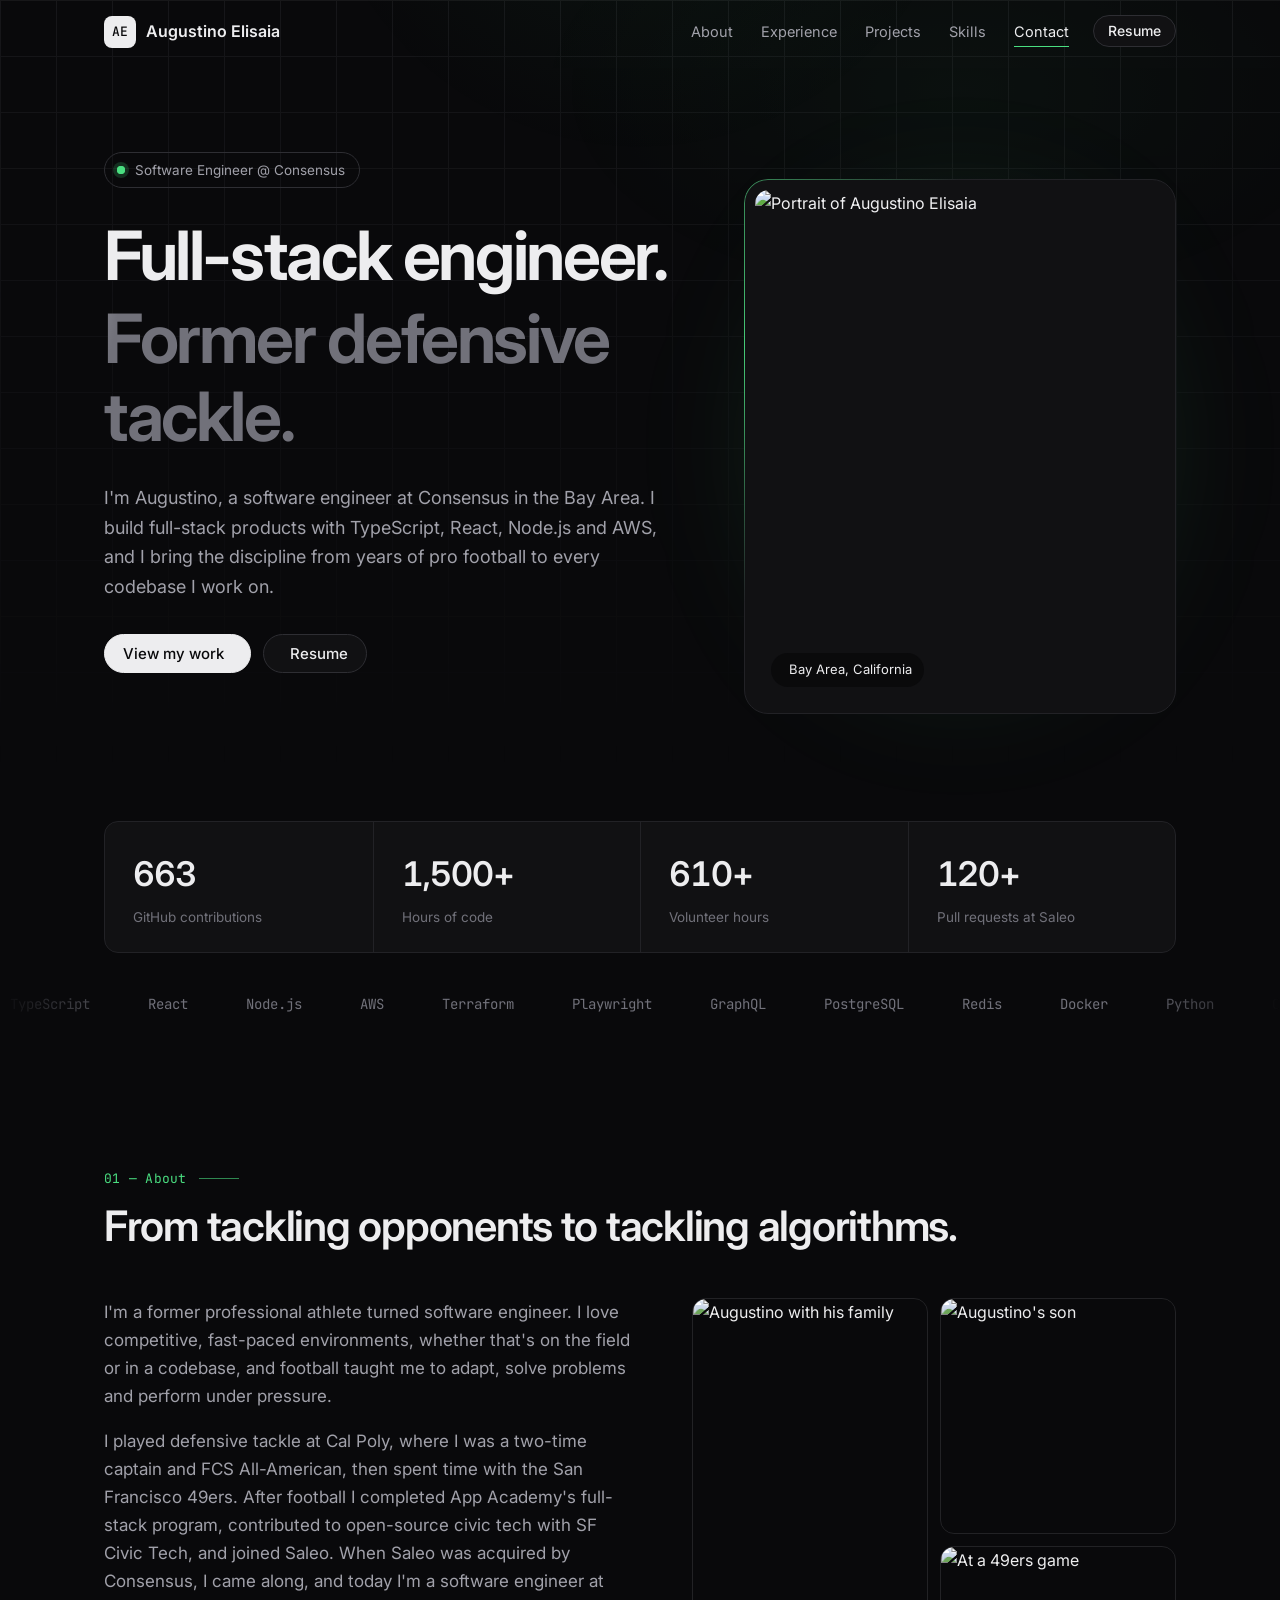
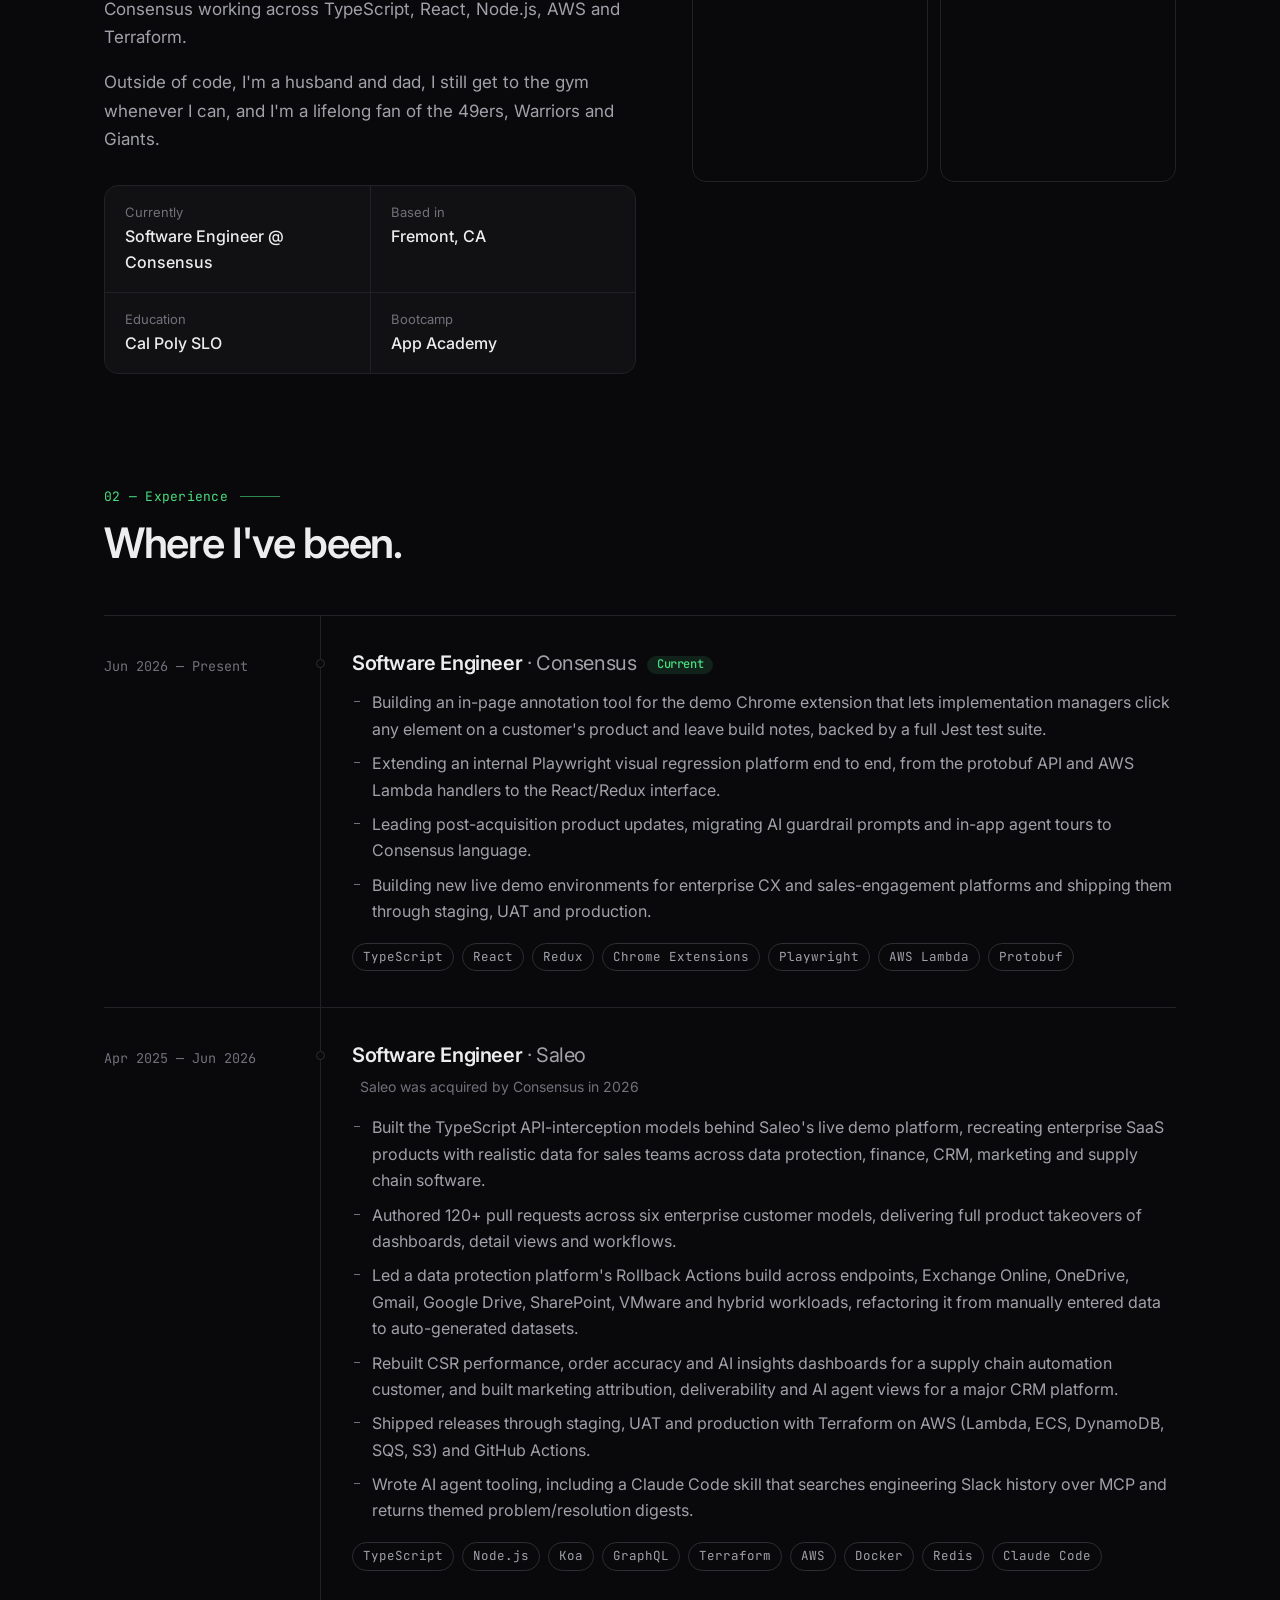
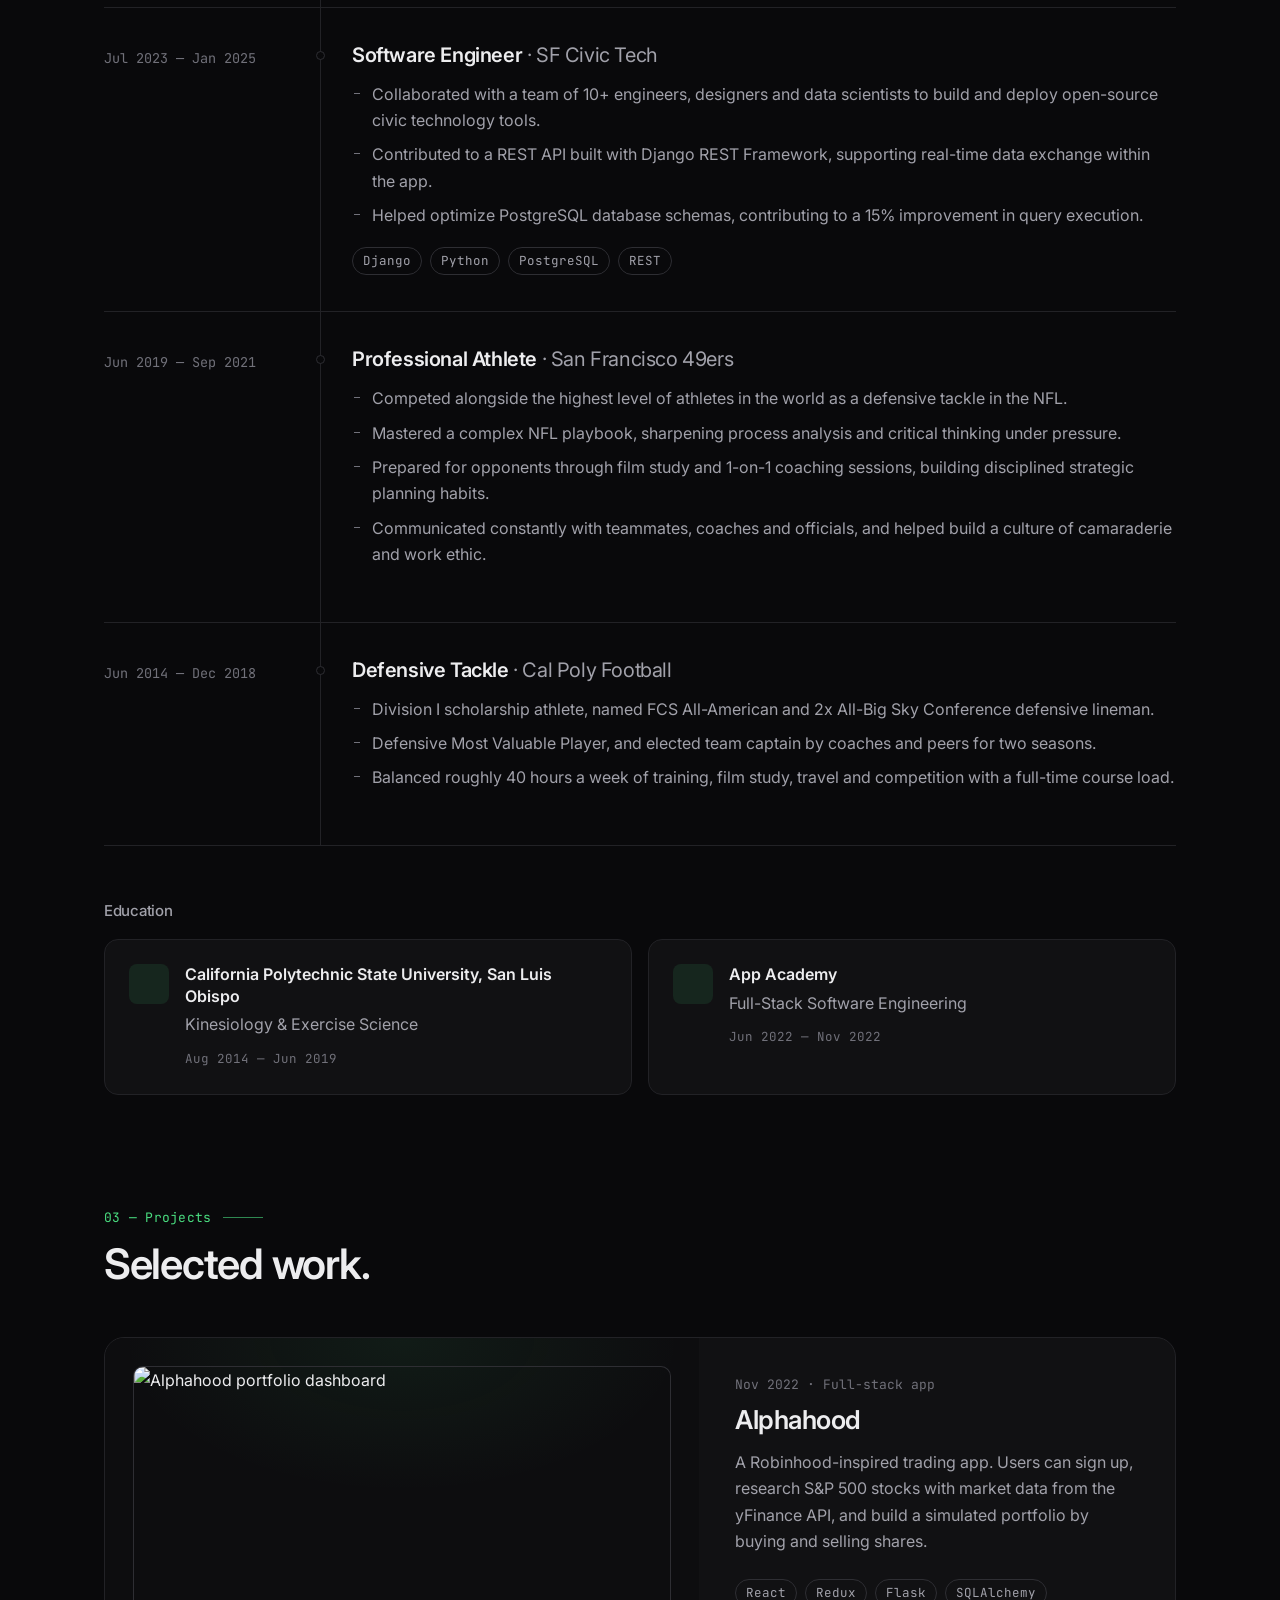
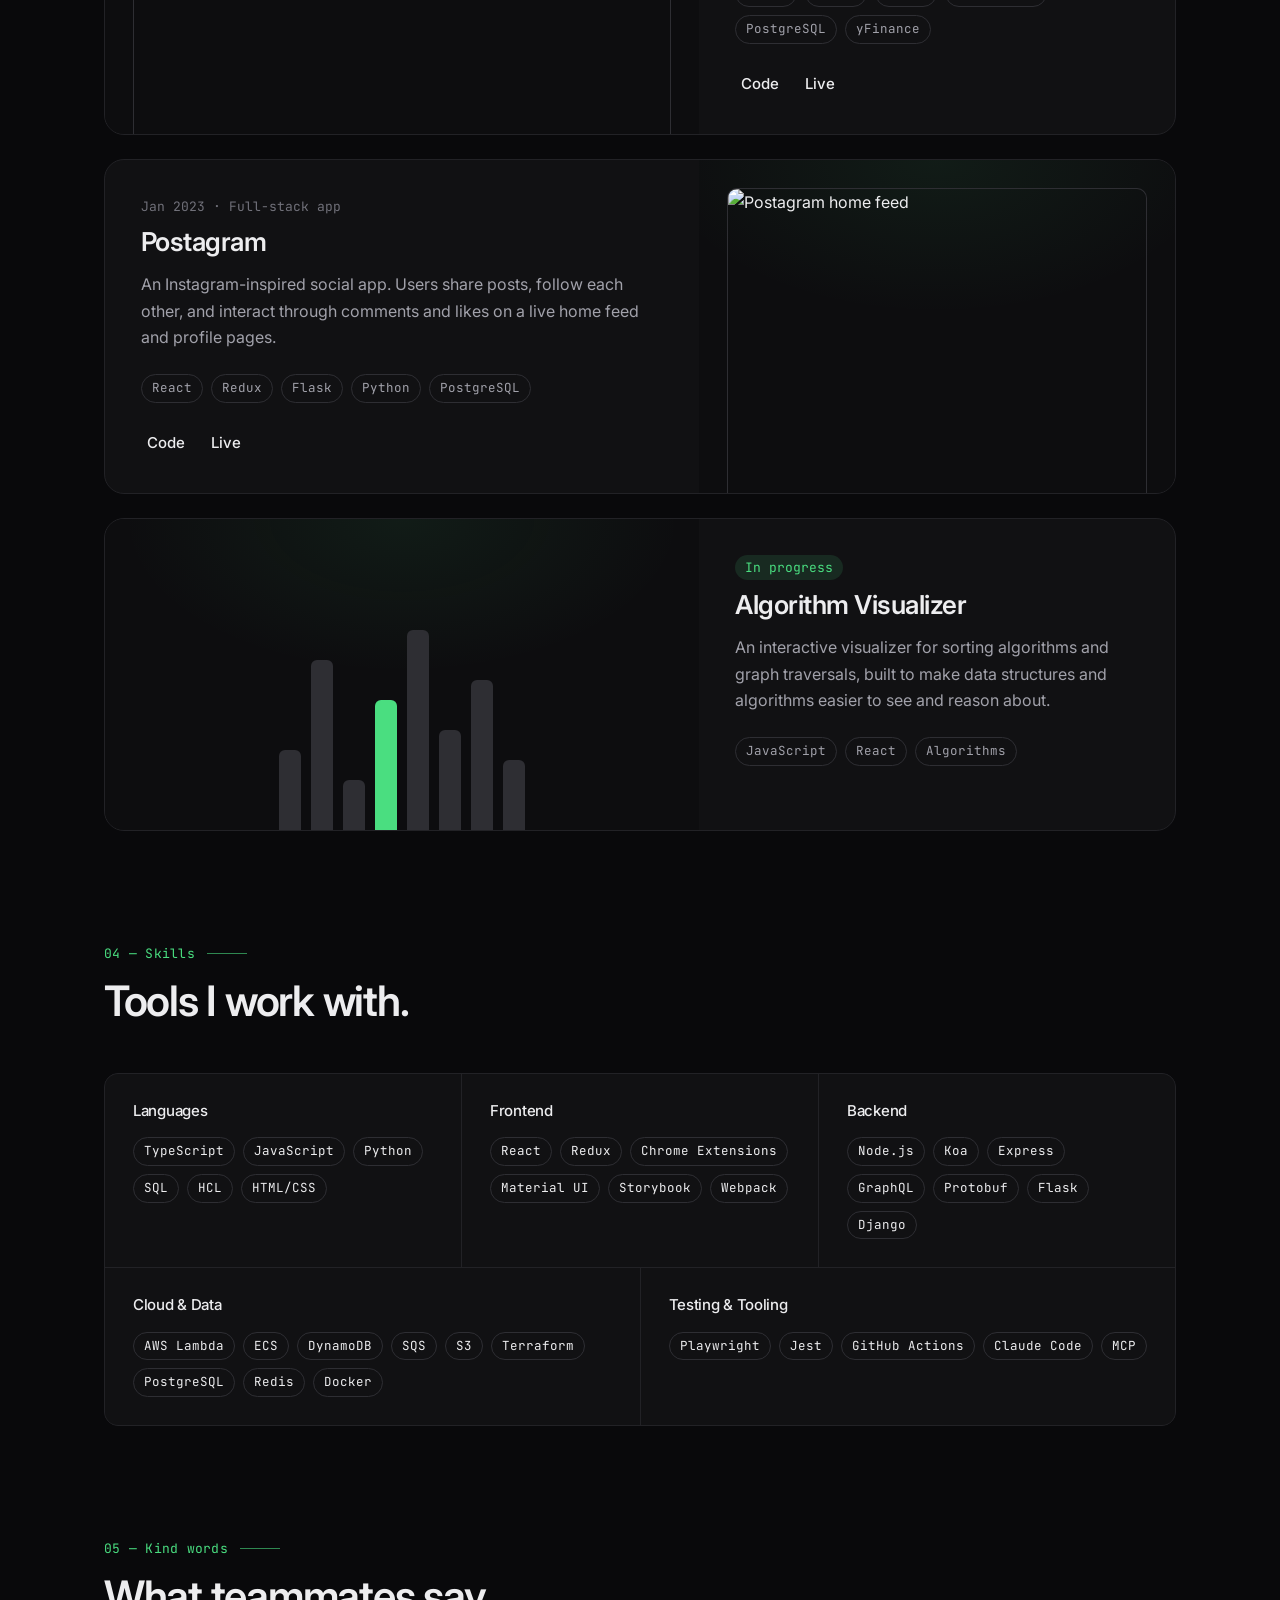
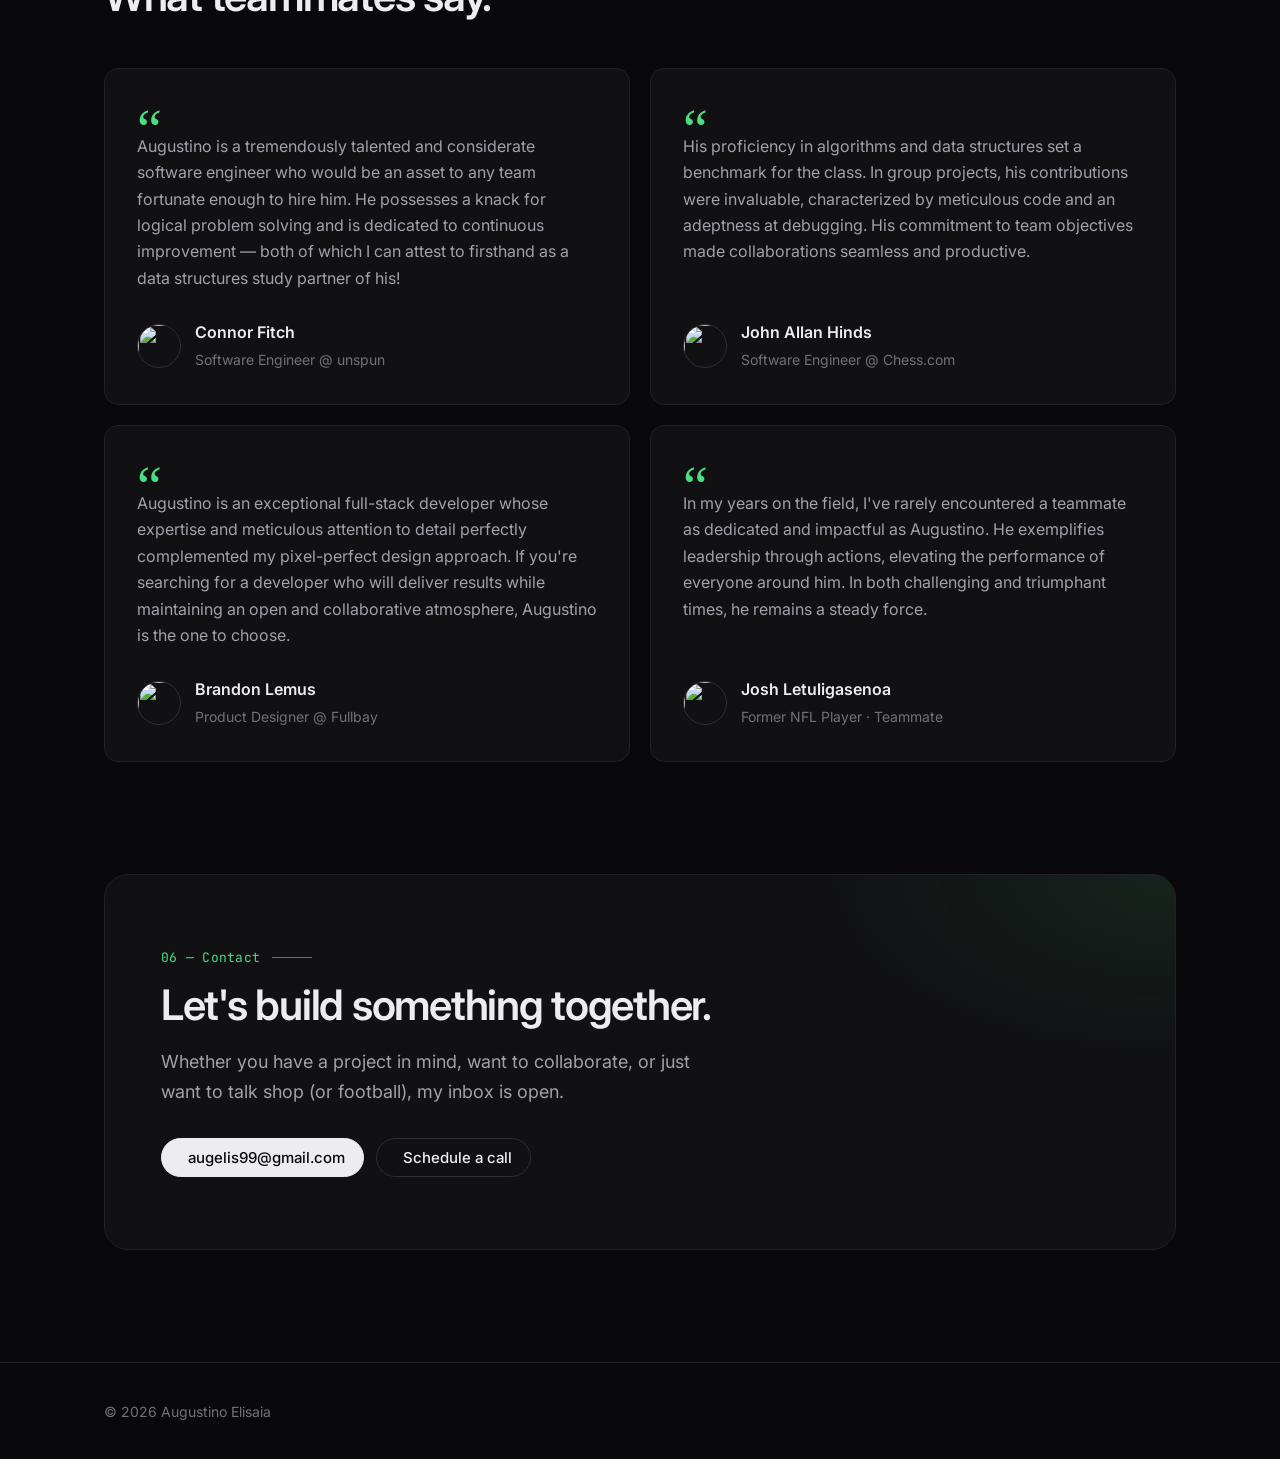
==== index.html @ f039f022 "Redesign portfolio with dark theme, animations and updated experience Rebuilds the single-page site " ====
<!DOCTYPE html>
<html lang="en">

<head>
  <meta charset="utf-8">
  <meta name="viewport" content="width=device-width, initial-scale=1.0">

  <title>Augustino Elisaia — Software Engineer</title>
  <meta name="description" content="Augustino Elisaia is a software engineer at Consensus in the San Francisco Bay Area and a former San Francisco 49ers defensive tackle, building with TypeScript, React, Node.js and AWS.">
  <meta name="theme-color" content="#09090b">

  <meta property="og:title" content="Augustino Elisaia — Software Engineer">
  <meta property="og:description" content="Full-stack software engineer from the Bay Area. Former pro athlete.">
  <meta property="og:image" content="assets/img/about/Headshot.png">
  <meta property="og:type" content="website">

  <!-- Favicons -->
  <link href="assets/img/favicon.png" rel="icon">
  <link href="assets/img/apple-touch-icon.png" rel="apple-touch-icon">

  <!-- Fonts -->
  <link rel="preconnect" href="https://fonts.googleapis.com">
  <link rel="preconnect" href="https://fonts.gstatic.com" crossorigin>
  <link href="https://fonts.googleapis.com/css2?family=Inter:wght@400;500;600;700&family=JetBrains+Mono:wght@400;500&display=swap" rel="stylesheet">

  <!-- Icons -->
  <link href="assets/vendor/bootstrap-icons/bootstrap-icons.min.css" rel="stylesheet">

  <link href="assets/css/site.css" rel="stylesheet">
  <script>document.documentElement.classList.add("js");</script>
</head>

<body>
  <a class="skip-link" href="#main">Skip to content</a>
  <div class="scroll-progress" aria-hidden="true"></div>
  <div class="spotlight" aria-hidden="true"></div>

  <!-- ======= Header ======= -->
  <header class="site-header" id="top">
    <div class="container nav">
      <a href="#top" class="brand" aria-label="Augustino Elisaia, back to top">
        <span class="brand-mark">AE</span>
        <span class="brand-name">Augustino Elisaia</span>
      </a>

      <button class="nav-toggle" aria-expanded="false" aria-controls="nav-links" aria-label="Open menu">
        <i class="bi bi-list"></i>
      </button>

      <nav id="nav-links" class="nav-links" aria-label="Primary">
        <a href="#about">About</a>
        <a href="#experience">Experience</a>
        <a href="#projects">Projects</a>
        <a href="#skills">Skills</a>
        <a href="#contact">Contact</a>
        <a class="btn btn-sm" target="_blank" rel="noopener" href="https://pdfhost.io/v/W.27~f4fs_Augustino_Elisaia_Resume">Resume</a>
      </nav>
    </div>
  </header>

  <main id="main">

    <!-- ======= Hero ======= -->
    <section class="hero">
      <div class="container hero-grid">
        <div class="hero-copy">
          <p class="eyebrow intro" style="--d: 0ms"><span class="status-dot"></span> Software Engineer @ Consensus</p>
          <h1>
            <span class="line"><span style="--d: 120ms">Full-stack engineer.</span></span>
            <span class="line"><span class="shimmer" style="--d: 240ms">Former defensive tackle.</span></span>
          </h1>
          <p class="lead intro" style="--d: 420ms">
            I'm Augustino, a software engineer at Consensus in the Bay Area. I build full-stack products with TypeScript,
            React, Node.js and AWS,
            and I bring the discipline from years of pro football to every codebase I work on.
          </p>
          <div class="hero-actions intro" style="--d: 540ms">
            <a class="btn btn-primary" href="#projects">View my work <i class="bi bi-arrow-down"></i></a>
            <a class="btn" target="_blank" rel="noopener" href="https://pdfhost.io/v/W.27~f4fs_Augustino_Elisaia_Resume">
              <i class="bi bi-file-earmark-text"></i> Resume
            </a>
          </div>
          <ul class="hero-social intro" style="--d: 660ms">
            <li><a target="_blank" rel="noopener" href="https://github.com/elisaia55" aria-label="GitHub"><i class="bi bi-github"></i></a></li>
            <li><a target="_blank" rel="noopener" href="https://www.linkedin.com/in/augustinoelisaia/" aria-label="LinkedIn"><i class="bi bi-linkedin"></i></a></li>
            <li><a href="mailto:augelis99@gmail.com" aria-label="Email"><i class="bi bi-envelope"></i></a></li>
          </ul>
        </div>

        <div class="hero-portrait-wrap intro" style="--d: 300ms">
          <figure class="hero-portrait">
            <img src="assets/img/about/Headshot.png" alt="Portrait of Augustino Elisaia" width="2131" height="1705">
            <figcaption>
              <i class="bi bi-geo-alt"></i> Bay Area, California
            </figcaption>
          </figure>
        </div>
      </div>

      <div class="container">
        <dl class="stats glow intro" style="--d: 780ms">
          <div class="stat">
            <dt>GitHub contributions</dt>
            <dd><span data-count="663">663</span></dd>
          </div>
          <div class="stat">
            <dt>Hours of code</dt>
            <dd><span data-count="1500">1500</span>+</dd>
          </div>
          <div class="stat">
            <dt>Volunteer hours</dt>
            <dd><span data-count="610">610</span>+</dd>
          </div>
          <div class="stat">
            <dt>Pull requests at Saleo</dt>
            <dd><span data-count="120">120</span>+</dd>
          </div>
        </dl>
      </div>

      <div class="marquee intro" style="--d: 900ms" aria-label="Technologies">
        <ul class="marquee-track">
          <li><i class="bi bi-braces"></i> TypeScript</li>
          <li><i class="bi bi-diagram-3"></i> React</li>
          <li><i class="bi bi-hexagon"></i> Node.js</li>
          <li><i class="bi bi-cloud"></i> AWS</li>
          <li><i class="bi bi-boxes"></i> Terraform</li>
          <li><i class="bi bi-play-circle"></i> Playwright</li>
          <li><i class="bi bi-share"></i> GraphQL</li>
          <li><i class="bi bi-database"></i> PostgreSQL</li>
          <li><i class="bi bi-lightning"></i> Redis</li>
          <li><i class="bi bi-box-seam"></i> Docker</li>
          <li><i class="bi bi-filetype-py"></i> Python</li>
          <li><i class="bi bi-stars"></i> Claude Code</li>
        </ul>
      </div>
    </section>

    <!-- ======= About ======= -->
    <section id="about" class="section">
      <div class="container">
        <header class="section-head reveal">
          <p class="kicker">01 — About</p>
          <h2>From tackling opponents to tackling algorithms.</h2>
        </header>

        <div class="about-grid">
          <div class="about-copy reveal">
            <p>
              I'm a former professional athlete turned software engineer. I love competitive, fast-paced environments,
              whether that's on the field or in a codebase, and football taught me to adapt, solve problems and perform
              under pressure.
            </p>
            <p>
              I played defensive tackle at Cal Poly, where I was a two-time captain and FCS All-American, then spent time
              with the San Francisco 49ers. After football I completed App Academy's full-stack program, contributed to
              open-source civic tech with SF Civic Tech, and joined Saleo. When Saleo was acquired by Consensus, I came along, and today I'm a software engineer
              at Consensus working across TypeScript, React, Node.js, AWS and Terraform.
            </p>
            <p>
              Outside of code, I'm a husband and dad, I still get to the gym whenever I can, and I'm a lifelong fan of
              the 49ers, Warriors and Giants.
            </p>

            <ul class="facts" data-stagger>
              <li><span>Currently</span>Software Engineer @ Consensus</li>
              <li><span>Based in</span>Fremont, CA</li>
              <li><span>Education</span>Cal Poly SLO</li>
              <li><span>Bootcamp</span>App Academy</li>
            </ul>
          </div>

          <div class="gallery" data-stagger aria-label="Personal photos">
            <img src="assets/img/about/Fam2.png" alt="Augustino with his family" loading="lazy">
            <img src="assets/img/about/zane.JPG" alt="Augustino's son" loading="lazy">
            <img src="assets/img/about/Niners.jpeg" alt="At a 49ers game" loading="lazy">
          </div>
        </div>
      </div>
    </section>

    <!-- ======= Experience ======= -->
    <section id="experience" class="section">
      <div class="container">
        <header class="section-head reveal">
          <p class="kicker">02 — Experience</p>
          <h2>Where I've been.</h2>
        </header>

        <div class="timeline">
          <div class="timeline-track" aria-hidden="true"><span></span></div>
          <article class="role reveal">
            <div class="role-meta">
              <span class="role-date">Jun 2026 — Present</span>
            </div>
            <div class="role-body">
              <h3>Software Engineer <span class="at">· Consensus</span> <span class="pill">Current</span></h3>
              <ul>
                <li>Building an in-page annotation tool for the demo Chrome extension that lets implementation managers click any element on a customer's product and leave build notes, backed by a full Jest test suite.</li>
                <li>Extending an internal Playwright visual regression platform end to end, from the protobuf API and AWS Lambda handlers to the React/Redux interface.</li>
                <li>Leading post-acquisition product updates, migrating AI guardrail prompts and in-app agent tours to Consensus language.</li>
                <li>Building new live demo environments for enterprise CX and sales-engagement platforms and shipping them through staging, UAT and production.</li>
              </ul>
              <ul class="tags" data-stagger><li>TypeScript</li><li>React</li><li>Redux</li><li>Chrome Extensions</li><li>Playwright</li><li>AWS Lambda</li><li>Protobuf</li></ul>
            </div>
          </article>

          <article class="role reveal">
            <div class="role-meta">
              <span class="role-date">Apr 2025 — Jun 2026</span>
            </div>
            <div class="role-body">
              <h3>Software Engineer <span class="at">· Saleo</span></h3>
              <p class="role-note"><i class="bi bi-arrow-return-right"></i> Saleo was acquired by Consensus in 2026</p>
              <ul>
                <li>Built the TypeScript API-interception models behind Saleo's live demo platform, recreating enterprise SaaS products with realistic data for sales teams across data protection, finance, CRM, marketing and supply chain software.</li>
                <li>Authored 120+ pull requests across six enterprise customer models, delivering full product takeovers of dashboards, detail views and workflows.</li>
                <li>Led a data protection platform's Rollback Actions build across endpoints, Exchange Online, OneDrive, Gmail, Google Drive, SharePoint, VMware and hybrid workloads, refactoring it from manually entered data to auto-generated datasets.</li>
                <li>Rebuilt CSR performance, order accuracy and AI insights dashboards for a supply chain automation customer, and built marketing attribution, deliverability and AI agent views for a major CRM platform.</li>
                <li>Shipped releases through staging, UAT and production with Terraform on AWS (Lambda, ECS, DynamoDB, SQS, S3) and GitHub Actions.</li>
                <li>Wrote AI agent tooling, including a Claude Code skill that searches engineering Slack history over MCP and returns themed problem/resolution digests.</li>
              </ul>
              <ul class="tags" data-stagger><li>TypeScript</li><li>Node.js</li><li>Koa</li><li>GraphQL</li><li>Terraform</li><li>AWS</li><li>Docker</li><li>Redis</li><li>Claude Code</li></ul>
            </div>
          </article>

          <article class="role reveal">
            <div class="role-meta">
              <span class="role-date">Jul 2023 — Jan 2025</span>
            </div>
            <div class="role-body">
              <h3>Software Engineer <span class="at">· SF Civic Tech</span></h3>
              <ul>
                <li>Collaborated with a team of 10+ engineers, designers and data scientists to build and deploy open-source civic technology tools.</li>
                <li>Contributed to a REST API built with Django REST Framework, supporting real-time data exchange within the app.</li>
                <li>Helped optimize PostgreSQL database schemas, contributing to a 15% improvement in query execution.</li>
              </ul>
              <ul class="tags" data-stagger><li>Django</li><li>Python</li><li>PostgreSQL</li><li>REST</li></ul>
            </div>
          </article>

          <article class="role reveal">
            <div class="role-meta">
              <span class="role-date">Jun 2019 — Sep 2021</span>
            </div>
            <div class="role-body">
              <h3>Professional Athlete <span class="at">· San Francisco 49ers</span></h3>
              <ul>
                <li>Competed alongside the highest level of athletes in the world as a defensive tackle in the NFL.</li>
                <li>Mastered a complex NFL playbook, sharpening process analysis and critical thinking under pressure.</li>
                <li>Prepared for opponents through film study and 1-on-1 coaching sessions, building disciplined strategic planning habits.</li>
                <li>Communicated constantly with teammates, coaches and officials, and helped build a culture of camaraderie and work ethic.</li>
              </ul>
            </div>
          </article>

          <article class="role reveal">
            <div class="role-meta">
              <span class="role-date">Jun 2014 — Dec 2018</span>
            </div>
            <div class="role-body">
              <h3>Defensive Tackle <span class="at">· Cal Poly Football</span></h3>
              <ul>
                <li>Division I scholarship athlete, named FCS All-American and 2x All-Big Sky Conference defensive lineman.</li>
                <li>Defensive Most Valuable Player, and elected team captain by coaches and peers for two seasons.</li>
                <li>Balanced roughly 40 hours a week of training, film study, travel and competition with a full-time course load.</li>
              </ul>
            </div>
          </article>
        </div>

        <div class="edu">
          <h3 class="edu-title reveal">Education</h3>
          <div class="edu-grid" data-stagger>
            <div class="edu-item glow">
              <i class="bi bi-mortarboard"></i>
              <div>
                <h4>California Polytechnic State University, San Luis Obispo</h4>
                <p>Kinesiology &amp; Exercise Science</p>
                <span>Aug 2014 — Jun 2019</span>
              </div>
            </div>
            <div class="edu-item glow">
              <i class="bi bi-code-slash"></i>
              <div>
                <h4>App Academy</h4>
                <p>Full-Stack Software Engineering</p>
                <span>Jun 2022 — Nov 2022</span>
              </div>
            </div>
          </div>
        </div>
      </div>
    </section>

    <!-- ======= Projects ======= -->
    <section id="projects" class="section">
      <div class="container">
        <header class="section-head reveal">
          <p class="kicker">03 — Projects</p>
          <h2>Selected work.</h2>
        </header>

        <div class="projects">
          <article class="project glow reveal">
            <a class="project-media" target="_blank" rel="noopener" href="https://github.com/elisaia55/Alphahood">
              <img src="assets/img/Portfolio_Details/Alphahood/AlphahoodSS2.png" alt="Alphahood portfolio dashboard" loading="lazy">
            </a>
            <div class="project-body">
              <p class="project-meta">Nov 2022 · Full-stack app</p>
              <h3>Alphahood</h3>
              <p>
                A Robinhood-inspired trading app. Users can sign up, research S&amp;P 500 stocks with market data from the
                yFinance API, and build a simulated portfolio by buying and selling shares.
              </p>
              <ul class="tags" data-stagger><li>React</li><li>Redux</li><li>Flask</li><li>SQLAlchemy</li><li>PostgreSQL</li><li>yFinance</li></ul>
              <div class="project-links">
                <a target="_blank" rel="noopener" href="https://github.com/elisaia55/Alphahood"><i class="bi bi-github"></i> Code</a>
                <a target="_blank" rel="noopener" href="https://alphahood.herokuapp.com/"><i class="bi bi-arrow-up-right"></i> Live</a>
              </div>
            </div>
          </article>

          <article class="project glow reveal">
            <a class="project-media" target="_blank" rel="noopener" href="https://github.com/elisaia55/capstone_Postagram">
              <img src="assets/img/portfolio/PostagramSS.png" alt="Postagram home feed" loading="lazy">
            </a>
            <div class="project-body">
              <p class="project-meta">Jan 2023 · Full-stack app</p>
              <h3>Postagram</h3>
              <p>
                An Instagram-inspired social app. Users share posts, follow each other, and interact through comments
                and likes on a live home feed and profile pages.
              </p>
              <ul class="tags" data-stagger><li>React</li><li>Redux</li><li>Flask</li><li>Python</li><li>PostgreSQL</li></ul>
              <div class="project-links">
                <a target="_blank" rel="noopener" href="https://github.com/elisaia55/capstone_Postagram"><i class="bi bi-github"></i> Code</a>
                <a target="_blank" rel="noopener" href="https://post-agram.herokuapp.com/login"><i class="bi bi-arrow-up-right"></i> Live</a>
              </div>
            </div>
          </article>

          <article class="project project-wip glow reveal">
            <div class="project-media project-placeholder" aria-hidden="true">
              <div class="bars"><span></span><span></span><span></span><span></span><span></span><span></span><span></span><span></span></div>
            </div>
            <div class="project-body">
              <p class="project-meta"><span class="pill">In progress</span></p>
              <h3>Algorithm Visualizer</h3>
              <p>
                An interactive visualizer for sorting algorithms and graph traversals, built to make data structures and
                algorithms easier to see and reason about.
              </p>
              <ul class="tags" data-stagger><li>JavaScript</li><li>React</li><li>Algorithms</li></ul>
            </div>
          </article>
        </div>
      </div>
    </section>

    <!-- ======= Skills ======= -->
    <section id="skills" class="section">
      <div class="container">
        <header class="section-head reveal">
          <p class="kicker">04 — Skills</p>
          <h2>Tools I work with.</h2>
        </header>

        <div class="skills glow" data-stagger>
          <div class="skill-group">
            <h3>Languages</h3>
            <ul class="tags"><li>TypeScript</li><li>JavaScript</li><li>Python</li><li>SQL</li><li>HCL</li><li>HTML/CSS</li></ul>
          </div>
          <div class="skill-group">
            <h3>Frontend</h3>
            <ul class="tags"><li>React</li><li>Redux</li><li>Chrome Extensions</li><li>Material UI</li><li>Storybook</li><li>Webpack</li></ul>
          </div>
          <div class="skill-group">
            <h3>Backend</h3>
            <ul class="tags"><li>Node.js</li><li>Koa</li><li>Express</li><li>GraphQL</li><li>Protobuf</li><li>Flask</li><li>Django</li></ul>
          </div>
          <div class="skill-group">
            <h3>Cloud &amp; Data</h3>
            <ul class="tags"><li>AWS Lambda</li><li>ECS</li><li>DynamoDB</li><li>SQS</li><li>S3</li><li>Terraform</li><li>PostgreSQL</li><li>Redis</li><li>Docker</li></ul>
          </div>
          <div class="skill-group">
            <h3>Testing &amp; Tooling</h3>
            <ul class="tags"><li>Playwright</li><li>Jest</li><li>GitHub Actions</li><li>Claude Code</li><li>MCP</li></ul>
          </div>
        </div>
      </div>
    </section>

    <!-- ======= Testimonials ======= -->
    <section id="testimonials" class="section">
      <div class="container">
        <header class="section-head reveal">
          <p class="kicker">05 — Kind words</p>
          <h2>What teammates say.</h2>
        </header>

        <div class="quotes">
          <figure class="quote glow reveal">
            <blockquote>
              Augustino is a tremendously talented and considerate software engineer who would be an asset to any team
              fortunate enough to hire him. He possesses a knack for logical problem solving and is dedicated to
              continuous improvement — both of which I can attest to firsthand as a data structures study partner of his!
            </blockquote>
            <figcaption>
              <img src="assets/img/testimonials/Cfitch.jpeg" alt="" loading="lazy">
              <div>
                <a target="_blank" rel="noopener" href="https://www.linkedin.com/in/connor-w-fitch-241678159/">Connor Fitch</a>
                <span>Software Engineer @ unspun</span>
              </div>
            </figcaption>
          </figure>

          <figure class="quote glow reveal">
            <blockquote>
              His proficiency in algorithms and data structures set a benchmark for the class. In group projects, his
              contributions were invaluable, characterized by meticulous code and an adeptness at debugging. His
              commitment to team objectives made collaborations seamless and productive.
            </blockquote>
            <figcaption>
              <img src="assets/img/testimonials/JohnAllan.png" alt="" loading="lazy">
              <div>
                <a target="_blank" rel="noopener" href="https://www.linkedin.com/in/john-allan-hinds-2aba11237/">John Allan Hinds</a>
                <span>Software Engineer @ Chess.com</span>
              </div>
            </figcaption>
          </figure>

          <figure class="quote glow reveal">
            <blockquote>
              Augustino is an exceptional full-stack developer whose expertise and meticulous attention to detail
              perfectly complemented my pixel-perfect design approach. If you're searching for a developer who will
              deliver results while maintaining an open and collaborative atmosphere, Augustino is the one to choose.
            </blockquote>
            <figcaption>
              <img src="assets/img/testimonials/BrandonLemus.png" alt="" loading="lazy">
              <div>
                <a target="_blank" rel="noopener" href="https://www.linkedin.com/in/brandonlemuscd/">Brandon Lemus</a>
                <span>Product Designer @ Fullbay</span>
              </div>
            </figcaption>
          </figure>

          <figure class="quote glow reveal">
            <blockquote>
              In my years on the field, I've rarely encountered a teammate as dedicated and impactful as Augustino. He
              exemplifies leadership through actions, elevating the performance of everyone around him. In both
              challenging and triumphant times, he remains a steady force.
            </blockquote>
            <figcaption>
              <img src="assets/img/testimonials/JoshL.png" alt="" loading="lazy">
              <div>
                <a target="_blank" rel="noopener" href="https://www.espn.com/nfl/player/_/id/2967751/josh-letuligasenoa">Josh Letuligasenoa</a>
                <span>Former NFL Player · Teammate</span>
              </div>
            </figcaption>
          </figure>
        </div>
      </div>
    </section>

    <!-- ======= Contact ======= -->
    <section id="contact" class="section">
      <div class="container">
        <div class="contact-card glow reveal">
          <p class="kicker">06 — Contact</p>
          <h2>Let's build something together.</h2>
          <p class="lead">
            Whether you have a project in mind, want to collaborate, or just want to
            talk shop (or football), my inbox is open.
          </p>
          <div class="hero-actions">
            <a class="btn btn-primary" href="mailto:augelis99@gmail.com"><i class="bi bi-envelope"></i> augelis99@gmail.com</a>
            <a class="btn" target="_blank" rel="noopener" href="https://calendly.com/aelisaia99"><i class="bi bi-calendar-event"></i> Schedule a call</a>
          </div>
        </div>
      </div>
    </section>

  </main>

  <footer class="site-footer">
    <div class="container footer-row">
      <p>© <span id="year">2026</span> Augustino Elisaia</p>
      <ul class="hero-social">
        <li><a target="_blank" rel="noopener" href="https://github.com/elisaia55" aria-label="GitHub"><i class="bi bi-github"></i></a></li>
        <li><a target="_blank" rel="noopener" href="https://www.linkedin.com/in/augustinoelisaia/" aria-label="LinkedIn"><i class="bi bi-linkedin"></i></a></li>
        <li><a href="mailto:augelis99@gmail.com" aria-label="Email"><i class="bi bi-envelope"></i></a></li>
      </ul>
    </div>
  </footer>

  <script src="assets/js/site.js"></script>
</body>

</html>
---- assets/css/site.css ----
/*--------------------------------------------------------------
# Tokens
--------------------------------------------------------------*/
:root {
  --bg: #09090b;
  --bg-raised: #111113;
  --bg-hover: #17171a;
  --line: #222226;
  --line-strong: #2e2e33;
  --text: #ededef;
  --text-muted: #a1a1aa;
  --text-faint: #71717a;
  --accent: #4ade80;
  --accent-ink: #052e16;

  --font-sans: "Inter", system-ui, -apple-system, "Segoe UI", sans-serif;
  --font-mono: "JetBrains Mono", ui-monospace, SFMono-Regular, Menlo, monospace;

  --radius: 14px;
  --radius-sm: 8px;
  --container: 1120px;
  --header-h: 64px;
}

/*--------------------------------------------------------------
# Base
--------------------------------------------------------------*/
*,
*::before,
*::after {
  box-sizing: border-box;
}

html {
  scroll-behavior: smooth;
  scroll-padding-top: calc(var(--header-h) + 16px);
  -webkit-text-size-adjust: 100%;
}

body {
  margin: 0;
  background: var(--bg);
  color: var(--text);
  font-family: var(--font-sans);
  font-size: 16px;
  line-height: 1.65;
  -webkit-font-smoothing: antialiased;
  overflow-x: hidden;
}

/* Faint grid + glow behind the hero */
body::before {
  content: "";
  position: absolute;
  inset: 0 0 auto 0;
  height: 900px;
  background:
    radial-gradient(600px 320px at 75% 10%, rgba(74, 222, 128, 0.08), transparent 70%),
    linear-gradient(var(--line) 1px, transparent 1px) 0 0 / 56px 56px,
    linear-gradient(90deg, var(--line) 1px, transparent 1px) 0 0 / 56px 56px;
  mask-image: linear-gradient(to bottom, rgba(0, 0, 0, 0.55), transparent 85%);
  -webkit-mask-image: linear-gradient(to bottom, rgba(0, 0, 0, 0.55), transparent 85%);
  pointer-events: none;
  z-index: -1;
}

img {
  max-width: 100%;
  display: block;
}

a {
  color: inherit;
  text-decoration: none;
}

h1, h2, h3 {
  margin: 0;
  line-height: 1.15;
  letter-spacing: -0.02em;
  font-weight: 600;
}

p {
  margin: 0 0 1em;
}

ul {
  margin: 0;
  padding: 0;
  list-style: none;
}

::selection {
  background: var(--accent);
  color: var(--accent-ink);
}

:focus-visible {
  outline: 2px solid var(--accent);
  outline-offset: 3px;
  border-radius: 4px;
}

.container {
  width: 100%;
  max-width: var(--container);
  margin: 0 auto;
  padding: 0 24px;
}

.skip-link {
  position: absolute;
  left: 16px;
  top: -48px;
  padding: 8px 14px;
  background: var(--accent);
  color: var(--accent-ink);
  border-radius: var(--radius-sm);
  z-index: 100;
}

.skip-link:focus {
  top: 12px;
}

.muted {
  color: var(--text-faint);
}

/*--------------------------------------------------------------
# Buttons, tags
--------------------------------------------------------------*/
.btn {
  display: inline-flex;
  align-items: center;
  gap: 8px;
  padding: 11px 18px;
  border: 1px solid var(--line-strong);
  border-radius: 999px;
  background: var(--bg-raised);
  color: var(--text);
  font-size: 15px;
  font-weight: 500;
  line-height: 1;
  transition: background 0.2s, border-color 0.2s, transform 0.2s;
}

.btn:hover {
  background: var(--bg-hover);
  border-color: var(--text-faint);
}

.btn-primary {
  background: var(--text);
  border-color: var(--text);
  color: var(--bg);
}

.btn-primary:hover {
  background: #fff;
  border-color: #fff;
  transform: translateY(-1px);
}

.btn-sm {
  padding: 8px 14px;
  font-size: 14px;
}

.tags {
  display: flex;
  flex-wrap: wrap;
  gap: 8px;
}

.tags li {
  padding: 4px 10px;
  border: 1px solid var(--line-strong);
  border-radius: 999px;
  color: var(--text-muted);
  font-family: var(--font-mono);
  font-size: 12.5px;
  line-height: 1.5;
}

.pill {
  display: inline-block;
  padding: 2px 10px;
  border-radius: 999px;
  background: rgba(74, 222, 128, 0.12);
  color: var(--accent);
}

/*--------------------------------------------------------------
# Header
--------------------------------------------------------------*/
.site-header {
  position: sticky;
  top: 0;
  z-index: 50;
  height: var(--header-h);
  border-bottom: 1px solid transparent;
  transition: background 0.25s, border-color 0.25s;
}

.site-header.scrolled {
  background: rgba(9, 9, 11, 0.75);
  backdrop-filter: blur(12px);
  -webkit-backdrop-filter: blur(12px);
  border-bottom-color: var(--line);
}

.nav {
  height: 100%;
  display: flex;
  align-items: center;
  justify-content: space-between;
}

.brand {
  display: flex;
  align-items: center;
  gap: 10px;
  font-weight: 600;
}

.brand-mark {
  display: grid;
  place-items: center;
  width: 32px;
  height: 32px;
  border-radius: var(--radius-sm);
  background: var(--text);
  color: var(--bg);
  font-family: var(--font-mono);
  font-size: 13px;
  font-weight: 500;
}

.nav-links {
  display: flex;
  align-items: center;
  gap: 4px;
}

.nav-links a:not(.btn) {
  padding: 8px 12px;
  border-radius: var(--radius-sm);
  color: var(--text-muted);
  font-size: 14.5px;
  transition: color 0.2s;
}

.nav-links a:not(.btn):hover,
.nav-links a.active {
  color: var(--text);
}

.nav-links .btn {
  margin-left: 8px;
}

.nav-toggle {
  display: none;
  background: none;
  border: 0;
  color: var(--text);
  font-size: 26px;
  cursor: pointer;
  padding: 4px;
}

@media (max-width: 760px) {
  .nav-toggle {
    display: block;
  }

  .nav-links {
    position: absolute;
    top: var(--header-h);
    left: 0;
    right: 0;
    flex-direction: column;
    align-items: stretch;
    gap: 0;
    padding: 8px 16px 20px;
    background: rgba(9, 9, 11, 0.97);
    border-bottom: 1px solid var(--line);
    display: none;
  }

  .nav-links.open {
    display: flex;
  }

  .nav-links a:not(.btn) {
    padding: 14px 4px;
    font-size: 16px;
    border-bottom: 1px solid var(--line);
    border-radius: 0;
  }

  .nav-links .btn {
    margin: 16px 0 0;
    justify-content: center;
  }

  .site-header:has(.nav-links.open) {
    background: rgba(9, 9, 11, 0.97);
  }
}

/*--------------------------------------------------------------
# Hero
--------------------------------------------------------------*/
.hero {
  padding: 88px 0 40px;
}

.hero-grid {
  display: grid;
  grid-template-columns: minmax(0, 1.35fr) minmax(0, 1fr);
  gap: 56px;
  align-items: center;
}

.eyebrow {
  display: inline-flex;
  align-items: center;
  gap: 10px;
  padding: 6px 14px 6px 12px;
  border: 1px solid var(--line-strong);
  border-radius: 999px;
  color: var(--text-muted);
  font-size: 13.5px;
  margin-bottom: 28px;
}

.status-dot {
  width: 8px;
  height: 8px;
  border-radius: 50%;
  background: var(--accent);
  box-shadow: 0 0 0 4px rgba(74, 222, 128, 0.18);
}

.hero h1 {
  font-size: clamp(40px, 6.2vw, 68px);
  font-weight: 650;
  letter-spacing: -0.035em;
  margin-bottom: 24px;
}

.lead {
  max-width: 560px;
  color: var(--text-muted);
  font-size: 18px;
}

.hero-actions {
  display: flex;
  flex-wrap: wrap;
  gap: 12px;
  margin-top: 32px;
}

.hero-social {
  display: flex;
  gap: 6px;
  margin-top: 28px;
}

.hero-social a {
  display: grid;
  place-items: center;
  width: 40px;
  height: 40px;
  border-radius: 50%;
  color: var(--text-muted);
  font-size: 18px;
  transition: color 0.2s, background 0.2s;
}

.hero-social a:hover {
  color: var(--text);
  background: var(--bg-raised);
}

.hero-portrait {
  position: relative;
  margin: 0;
  padding: 10px;
  border: 1px solid var(--line);
  border-radius: calc(var(--radius) + 10px);
  background: var(--bg-raised);
}

.hero-portrait img {
  width: 100%;
  height: auto;
  aspect-ratio: 4 / 5;
  object-fit: cover;
  object-position: center 30%;
  border-radius: var(--radius);
  filter: grayscale(0.15) contrast(1.03);
}

.hero-portrait figcaption {
  position: absolute;
  left: 26px;
  bottom: 26px;
  display: flex;
  align-items: center;
  gap: 6px;
  padding: 6px 12px;
  border-radius: 999px;
  background: rgba(9, 9, 11, 0.8);
  backdrop-filter: blur(8px);
  -webkit-backdrop-filter: blur(8px);
  font-size: 13px;
  color: var(--text);
}

.stats {
  display: grid;
  grid-template-columns: repeat(4, 1fr);
  margin: 80px 0 0;
  border: 1px solid var(--line);
  border-radius: var(--radius);
  background: var(--bg-raised);
}

.stat {
  padding: 24px 28px;
  display: flex;
  flex-direction: column-reverse;
}

.stat + .stat {
  border-left: 1px solid var(--line);
}

.stat dt {
  color: var(--text-faint);
  font-size: 13.5px;
}

.stat dd {
  margin: 0 0 4px;
  font-size: 34px;
  font-weight: 600;
  letter-spacing: -0.03em;
  font-variant-numeric: tabular-nums;
}

@media (max-width: 900px) {
  .hero {
    padding-top: 48px;
  }

  .hero-grid {
    grid-template-columns: minmax(0, 1fr);
    gap: 40px;
  }

  .hero-portrait {
    max-width: 380px;
  }

  .stats {
    grid-template-columns: repeat(2, 1fr);
    margin-top: 56px;
  }

  .stat:nth-child(3) {
    border-left: 0;
  }

  .stat:nth-child(n + 3) {
    border-top: 1px solid var(--line);
  }
}

/*--------------------------------------------------------------
# Sections
--------------------------------------------------------------*/
.section {
  padding: 112px 0 0;
}

.section-head {
  margin-bottom: 48px;
}

.kicker {
  margin-bottom: 12px;
  color: var(--accent);
  font-family: var(--font-mono);
  font-size: 13px;
  letter-spacing: 0.02em;
}

.section-head h2,
.contact-card h2 {
  font-size: clamp(30px, 4vw, 42px);
  letter-spacing: -0.03em;
}

@media (max-width: 760px) {
  .container {
    padding: 0 16px;
  }

  .section {
    padding-top: 88px;
  }
}

/*--------------------------------------------------------------
# About
--------------------------------------------------------------*/
.about-grid {
  display: grid;
  grid-template-columns: 1.1fr 1fr;
  gap: 56px;
  align-items: start;
}

.about-copy p {
  color: var(--text-muted);
  font-size: 17px;
}

.facts {
  display: grid;
  grid-template-columns: repeat(2, 1fr);
  gap: 1px;
  margin-top: 32px;
  border: 1px solid var(--line);
  border-radius: var(--radius);
  background: var(--line);
  overflow: hidden;
}

.facts li {
  padding: 16px 20px;
  background: var(--bg-raised);
  font-weight: 500;
}

.facts span {
  display: block;
  color: var(--text-faint);
  font-size: 13px;
  font-weight: 400;
}

.gallery {
  display: grid;
  grid-template-columns: 1fr 1fr;
  gap: 12px;
}

.gallery img {
  width: 100%;
  aspect-ratio: 1;
  object-fit: cover;
  border-radius: var(--radius);
  border: 1px solid var(--line);
  filter: grayscale(0.35);
  transition: filter 0.4s;
}

.gallery img:hover {
  filter: none;
}

.gallery img:first-child {
  grid-row: span 2;
  aspect-ratio: auto;
  height: 100%;
}

@media (max-width: 900px) {
  .about-grid {
    grid-template-columns: 1fr;
    gap: 40px;
  }
}

/*--------------------------------------------------------------
# Experience
--------------------------------------------------------------*/
.timeline {
  border-top: 1px solid var(--line);
}

.role {
  display: grid;
  grid-template-columns: 200px 1fr;
  gap: 32px;
  padding: 36px 0;
  border-bottom: 1px solid var(--line);
}

.role-date {
  color: var(--text-faint);
  font-family: var(--font-mono);
  font-size: 13.5px;
}

.role h3 {
  font-size: 20px;
  margin-bottom: 14px;
}

.role .at {
  color: var(--text-muted);
  font-weight: 400;
}

.role-body > ul:not(.tags) {
  margin-bottom: 18px;
}

.role-body > ul:not(.tags) li {
  position: relative;
  padding-left: 20px;
  margin-bottom: 8px;
  color: var(--text-muted);
}

.role-body > ul:not(.tags) li::before {
  content: "";
  position: absolute;
  left: 2px;
  top: 0.75em;
  width: 6px;
  height: 1px;
  background: var(--text-faint);
}

@media (max-width: 760px) {
  .role {
    grid-template-columns: 1fr;
    gap: 8px;
    padding: 28px 0;
  }
}

.role h3 .pill {
  margin-left: 6px;
  font-family: var(--font-mono);
  font-size: 12px;
  font-weight: 500;
  vertical-align: middle;
}

.role-note {
  display: flex;
  align-items: center;
  gap: 8px;
  margin: -6px 0 16px;
  color: var(--text-faint);
  font-size: 14px;
}

.edu {
  margin-top: 56px;
}

.edu-title {
  margin-bottom: 20px;
  font-size: 15px;
  font-weight: 500;
  color: var(--text-muted);
}

.edu-grid {
  display: grid;
  grid-template-columns: repeat(2, 1fr);
  gap: 16px;
}

.edu-item {
  display: flex;
  gap: 16px;
  padding: 24px;
  border: 1px solid var(--line);
  border-radius: var(--radius);
  background: var(--bg-raised);
}

.edu-item > i {
  display: grid;
  place-items: center;
  flex: none;
  width: 40px;
  height: 40px;
  border-radius: var(--radius-sm);
  background: rgba(74, 222, 128, 0.1);
  color: var(--accent);
  font-size: 18px;
}

.edu-item h4 {
  margin: 0 0 4px;
  font-size: 16px;
  font-weight: 600;
  line-height: 1.35;
}

.edu-item p {
  margin: 0 0 6px;
  color: var(--text-muted);
}

.edu-item span {
  color: var(--text-faint);
  font-family: var(--font-mono);
  font-size: 12.5px;
}

@media (max-width: 760px) {
  .edu-grid {
    grid-template-columns: 1fr;
  }
}

/*--------------------------------------------------------------
# Projects
--------------------------------------------------------------*/
.projects {
  display: grid;
  gap: 24px;
}

.project {
  display: grid;
  grid-template-columns: 1.25fr 1fr;
  border: 1px solid var(--line);
  border-radius: calc(var(--radius) + 6px);
  background: var(--bg-raised);
  overflow: hidden;
  transition: border-color 0.25s;
}

.project:hover {
  border-color: var(--line-strong);
}

.project:nth-child(even) .project-media {
  order: 2;
}

.project-media {
  display: block;
  position: relative;
  min-height: 300px;
  padding: 28px 28px 0;
  background:
    radial-gradient(400px 220px at 50% 0%, rgba(74, 222, 128, 0.07), transparent 70%),
    #0d0d0f;
  overflow: hidden;
}

.project-media img {
  width: 100%;
  height: 100%;
  object-fit: cover;
  object-position: top left;
  border-radius: 10px 10px 0 0;
  border: 1px solid var(--line-strong);
  border-bottom: 0;
  transition: transform 0.5s ease;
}

.project:hover .project-media img {
  transform: translateY(-6px);
}

.project-body {
  padding: 36px;
  display: flex;
  flex-direction: column;
}

.project-meta {
  margin-bottom: 10px;
  color: var(--text-faint);
  font-family: var(--font-mono);
  font-size: 13px;
}

.project h3 {
  font-size: 26px;
  margin-bottom: 14px;
}

.project-body > p:not(.project-meta) {
  color: var(--text-muted);
}

.project-body .tags {
  margin: 8px 0 28px;
}

.project-links {
  display: flex;
  gap: 20px;
  margin-top: auto;
}

.project-links a {
  display: inline-flex;
  align-items: center;
  gap: 6px;
  font-size: 15px;
  font-weight: 500;
  border-bottom: 1px solid transparent;
  transition: border-color 0.2s;
}

.project-links a:hover {
  border-bottom-color: var(--text);
}

.project-placeholder {
  display: grid;
  place-items: end center;
  padding-bottom: 0;
}

.bars {
  display: flex;
  align-items: flex-end;
  gap: 10px;
  height: 200px;
}

.bars span {
  width: 22px;
  border-radius: 6px 6px 0 0;
  background: var(--line-strong);
  animation: sort 3.2s ease-in-out infinite alternate;
}

.bars span:nth-child(1) { height: 40%; animation-delay: -0.2s; }
.bars span:nth-child(2) { height: 85%; animation-delay: -0.8s; }
.bars span:nth-child(3) { height: 25%; animation-delay: -1.4s; }
.bars span:nth-child(4) { height: 65%; animation-delay: -0.5s; background: var(--accent); }
.bars span:nth-child(5) { height: 100%; animation-delay: -1.1s; }
.bars span:nth-child(6) { height: 50%; animation-delay: -1.7s; }
.bars span:nth-child(7) { height: 75%; animation-delay: -0.3s; }
.bars span:nth-child(8) { height: 35%; animation-delay: -0.9s; }

@keyframes sort {
  to { transform: scaleY(0.55); }
}

.bars span {
  transform-origin: bottom;
}

@media (max-width: 900px) {
  .project {
    grid-template-columns: 1fr;
  }

  .project:nth-child(even) .project-media {
    order: 0;
  }

  .project-media {
    min-height: 0;
    aspect-ratio: 16 / 10;
    padding: 20px 20px 0;
  }

  .project-body {
    padding: 28px 24px;
  }
}

/*--------------------------------------------------------------
# Skills
--------------------------------------------------------------*/
.skills {
  display: grid;
  grid-template-columns: repeat(6, 1fr);
  gap: 1px;
  border: 1px solid var(--line);
  border-radius: var(--radius);
  background: var(--line);
  overflow: hidden;
}

.skill-group {
  grid-column: span 2;
  padding: 28px;
  background: var(--bg-raised);
}

.skill-group:nth-child(n + 4) {
  grid-column: span 3;
}

.skill-group h3 {
  margin-bottom: 18px;
  font-size: 15px;
  font-weight: 500;
  color: var(--text);
}

.skill-group .tags li {
  color: var(--text);
}

@media (max-width: 900px) {
  .skills {
    grid-template-columns: 1fr 1fr;
  }

  .skill-group,
  .skill-group:nth-child(n + 4) {
    grid-column: span 1;
  }

  .skill-group:last-child {
    grid-column: span 2;
  }
}

@media (max-width: 560px) {
  .skills {
    grid-template-columns: 1fr;
  }

  .skill-group:last-child {
    grid-column: span 1;
  }
}

/*--------------------------------------------------------------
# Testimonials
--------------------------------------------------------------*/
.quotes {
  display: grid;
  grid-template-columns: repeat(2, 1fr);
  gap: 20px;
}

.quote {
  margin: 0;
  padding: 32px;
  display: flex;
  flex-direction: column;
  border: 1px solid var(--line);
  border-radius: var(--radius);
  background: var(--bg-raised);
}

.quote blockquote {
  position: relative;
  margin: 0 0 28px;
  color: var(--text-muted);
  font-size: 16px;
}

.quote blockquote::before {
  content: "“";
  display: block;
  height: 32px;
  color: var(--accent);
  font-size: 56px;
  line-height: 1;
  font-family: Georgia, serif;
}

.quote figcaption {
  display: flex;
  align-items: center;
  gap: 14px;
  margin-top: auto;
}

.quote img {
  width: 44px;
  height: 44px;
  border-radius: 50%;
  object-fit: cover;
  border: 1px solid var(--line-strong);
}

.quote figcaption a {
  display: block;
  font-weight: 600;
}

.quote figcaption a:hover {
  text-decoration: underline;
  text-underline-offset: 3px;
}

.quote figcaption span {
  color: var(--text-faint);
  font-size: 14px;
}

@media (max-width: 760px) {
  .quotes {
    grid-template-columns: 1fr;
  }

  .quote {
    padding: 24px;
  }
}

/*--------------------------------------------------------------
# Contact
--------------------------------------------------------------*/
.contact-card {
  padding: 72px 56px;
  border: 1px solid var(--line);
  border-radius: calc(var(--radius) + 10px);
  background:
    radial-gradient(500px 260px at 100% 0%, rgba(74, 222, 128, 0.09), transparent 70%),
    var(--bg-raised);
}

.contact-card h2 {
  margin-bottom: 18px;
}

@media (max-width: 760px) {
  .contact-card {
    padding: 44px 24px;
  }

  .contact-card .btn {
    width: 100%;
    justify-content: center;
  }
}

/*--------------------------------------------------------------
# Footer
--------------------------------------------------------------*/
.site-footer {
  margin-top: 112px;
  padding: 28px 0;
  border-top: 1px solid var(--line);
  color: var(--text-faint);
  font-size: 14px;
}

.footer-row {
  display: flex;
  align-items: center;
  justify-content: space-between;
}

.footer-row p {
  margin: 0;
}

.site-footer .hero-social {
  margin: 0;
}

/*--------------------------------------------------------------
# Motion
--------------------------------------------------------------*/
@property --angle {
  syntax: "<angle>";
  initial-value: 0deg;
  inherits: false;
}

:root {
  --ease-out: cubic-bezier(0.16, 1, 0.3, 1);
}

/* Scroll progress */
.scroll-progress {
  position: fixed;
  top: 0;
  left: 0;
  right: 0;
  height: 2px;
  z-index: 60;
  background: linear-gradient(90deg, transparent, var(--accent));
  transform: scaleX(var(--progress, 0));
  transform-origin: left;
}

/* Soft light that follows the cursor */
.spotlight {
  position: fixed;
  inset: 0;
  z-index: -1;
  pointer-events: none;
  background: radial-gradient(520px circle at var(--x, 50%) var(--y, -20%), rgba(74, 222, 128, 0.06), transparent 65%);
  transition: opacity 0.4s;
}

/* Hero entrance */
.hero h1 .line {
  display: block;
  overflow: hidden;
  padding-bottom: 0.06em;
}

.hero h1 .line > span {
  display: inline-block;
}

.js .hero h1 .line > span {
  transform: translateY(105%);
  animation: rise 1.1s var(--ease-out) forwards;
  animation-delay: var(--d);
}

.js .intro {
  opacity: 0;
  filter: blur(8px);
  transform: translateY(18px);
  animation: intro 1s var(--ease-out) forwards;
  animation-delay: var(--d);
}

@keyframes rise {
  to { transform: none; }
}

@keyframes intro {
  to {
    opacity: 1;
    filter: none;
    transform: none;
  }
}

/* A slow light sweep across the second headline line */
.shimmer {
  color: var(--text-faint);
  background: linear-gradient(100deg, var(--text-faint) 40%, var(--text) 50%, var(--text-faint) 60%) 0 0 / 250% 100%;
  -webkit-background-clip: text;
  background-clip: text;
  -webkit-text-fill-color: transparent;
}

.js .hero h1 .line > .shimmer {
  background-position: 100% 0;
  animation: rise 1.1s var(--ease-out) forwards, sweep 7s ease-in-out 1.6s infinite;
  animation-delay: var(--d), 1.6s;
}

@keyframes sweep {
  0% { background-position: 100% 0; }
  35%, 100% { background-position: -50% 0; }
}

/* Breathing status dot */
.status-dot {
  position: relative;
}

.status-dot::after {
  content: "";
  position: absolute;
  inset: 0;
  border-radius: 50%;
  background: var(--accent);
  animation: ping 2.4s var(--ease-out) infinite;
}

@keyframes ping {
  0% { transform: scale(1); opacity: 0.6; }
  80%, 100% { transform: scale(3); opacity: 0; }
}

/* Portrait: rotating light on the frame + tilt (set in JS) */
.hero-portrait-wrap {
  perspective: 1000px;
}

.hero-portrait {
  transform: rotateX(var(--rx, 0deg)) rotateY(var(--ry, 0deg));
  transition: transform 0.6s var(--ease-out);
  will-change: transform;
}

.hero-portrait::before {
  content: "";
  position: absolute;
  inset: -1px;
  border-radius: inherit;
  padding: 1px;
  background: conic-gradient(from var(--angle), transparent 0 65%, rgba(74, 222, 128, 0.9) 82%, transparent 100%);
  -webkit-mask: linear-gradient(#000 0 0) content-box, linear-gradient(#000 0 0);
  -webkit-mask-composite: xor;
  mask-composite: exclude;
  animation: spin 6s linear infinite;
  pointer-events: none;
}

.hero-portrait-wrap {
  position: relative;
}

.hero-portrait-wrap::before {
  content: "";
  position: absolute;
  inset: 10%;
  z-index: -1;
  border-radius: 50%;
  background: rgba(74, 222, 128, 0.18);
  filter: blur(70px);
}

@keyframes spin {
  to { --angle: 360deg; }
}

/* Tech marquee */
.marquee {
  margin-top: 40px;
  overflow: hidden;
  -webkit-mask-image: linear-gradient(90deg, transparent, #000 12%, #000 88%, transparent);
  mask-image: linear-gradient(90deg, transparent, #000 12%, #000 88%, transparent);
}

.marquee-track {
  display: flex;
  gap: 48px;
  width: max-content;
  padding-right: 48px;
  animation: marquee 38s linear infinite;
}

.marquee:hover .marquee-track {
  animation-play-state: paused;
}

.marquee-track li {
  display: flex;
  align-items: center;
  gap: 10px;
  color: var(--text-faint);
  font-family: var(--font-mono);
  font-size: 14px;
  white-space: nowrap;
  transition: color 0.2s;
}

.marquee-track li:hover {
  color: var(--text);
}

@keyframes marquee {
  to { transform: translateX(-50%); }
}

/* Cards light up where the cursor is */
.glow {
  position: relative;
  isolation: isolate;
}

.glow::before,
.glow::after {
  content: "";
  position: absolute;
  inset: 0;
  border-radius: inherit;
  pointer-events: none;
  opacity: 0;
  transition: opacity 0.4s;
}

.glow::before {
  inset: -1px;
  padding: 1px;
  background: radial-gradient(320px circle at var(--mx, 50%) var(--my, 50%), rgba(74, 222, 128, 0.55), transparent 60%);
  -webkit-mask: linear-gradient(#000 0 0) content-box, linear-gradient(#000 0 0);
  -webkit-mask-composite: xor;
  mask-composite: exclude;
  z-index: 2;
}

.glow::after {
  background: radial-gradient(480px circle at var(--mx, 50%) var(--my, 50%), rgba(255, 255, 255, 0.035), transparent 60%);
  z-index: 1;
}

.glow:hover::before,
.glow:hover::after {
  opacity: 1;
}

/* Section reveals */
.js .reveal {
  opacity: 0;
  filter: blur(6px);
  transform: translateY(24px);
  transition: opacity 0.9s var(--ease-out), transform 0.9s var(--ease-out), filter 0.9s var(--ease-out);
}

.js .reveal.visible {
  opacity: 1;
  filter: none;
  transform: none;
}

.js [data-stagger] > * {
  opacity: 0;
  transform: translateY(12px);
  transition: opacity 0.7s var(--ease-out), transform 0.7s var(--ease-out), filter 0.4s;
  transition-delay: calc(var(--i, 0) * 60ms + 150ms);
}

.js [data-stagger].visible > * {
  opacity: 1;
  transform: none;
}

/* Kicker line draws in */
.kicker {
  display: flex;
  align-items: center;
  gap: 12px;
}

.kicker::after {
  content: "";
  width: 40px;
  height: 1px;
  background: var(--accent);
  opacity: 0.6;
  transform-origin: left;
}

.js .reveal .kicker::after {
  transform: scaleX(0);
  transition: transform 1.2s var(--ease-out) 0.3s;
}

.js .reveal.visible .kicker::after {
  transform: none;
}

/* Timeline progress line */
.timeline {
  position: relative;
}

.timeline-track {
  position: absolute;
  top: 0;
  bottom: 0;
  left: 216px;
  width: 1px;
  background: var(--line);
}

.timeline-track span {
  position: absolute;
  inset: 0;
  background: linear-gradient(to bottom, transparent, var(--accent));
  transform: scaleY(var(--fill, 0));
  transform-origin: top;
}

.role {
  position: relative;
}

.role::before {
  content: "";
  position: absolute;
  top: 43px;
  left: 212px;
  width: 9px;
  height: 9px;
  border-radius: 50%;
  background: var(--bg);
  border: 1px solid var(--line-strong);
  transition: background 0.5s, border-color 0.5s, box-shadow 0.5s;
}

.role.lit::before {
  background: var(--accent);
  border-color: var(--accent);
  box-shadow: 0 0 0 5px rgba(74, 222, 128, 0.15);
}

.role .role-body {
  padding-left: 16px;
}

@media (max-width: 760px) {
  .timeline-track,
  .role::before {
    display: none;
  }

  .role .role-body {
    padding-left: 0;
  }
}

/* Small hover details */
.btn-primary i {
  transition: transform 0.3s var(--ease-out);
}

.btn-primary:hover i {
  transform: translateY(2px);
}

.project-links a i,
.gallery img {
  transition: transform 0.4s var(--ease-out), filter 0.4s;
}

.project-links a:hover i.bi-arrow-up-right {
  transform: translate(2px, -2px);
}

.gallery img:hover {
  transform: scale(1.02);
}

.tags li {
  transition: border-color 0.2s, color 0.2s, opacity 0.7s var(--ease-out), transform 0.7s var(--ease-out);
}

.tags li:hover {
  border-color: var(--accent);
  color: var(--text);
}

.nav-links a:not(.btn) {
  position: relative;
}

.nav-links a:not(.btn)::after {
  content: "";
  position: absolute;
  left: 12px;
  right: 12px;
  bottom: 4px;
  height: 1px;
  background: var(--accent);
  transform: scaleX(0);
  transition: transform 0.35s var(--ease-out);
}

.nav-links a.active::after {
  transform: scaleX(1);
}

@media (max-width: 760px) {
  .nav-links a:not(.btn)::after {
    display: none;
  }
}

@media (hover: none) {
  .spotlight {
    display: none;
  }
}

@media (prefers-reduced-motion: reduce) {
  html {
    scroll-behavior: auto;
  }

  *,
  *::before,
  *::after {
    animation-duration: 0.01ms !important;
    animation-iteration-count: 1 !important;
    animation-delay: 0ms !important;
    transition-duration: 0.01ms !important;
    transition-delay: 0ms !important;
  }

  .marquee-track {
    animation: none;
  }
}
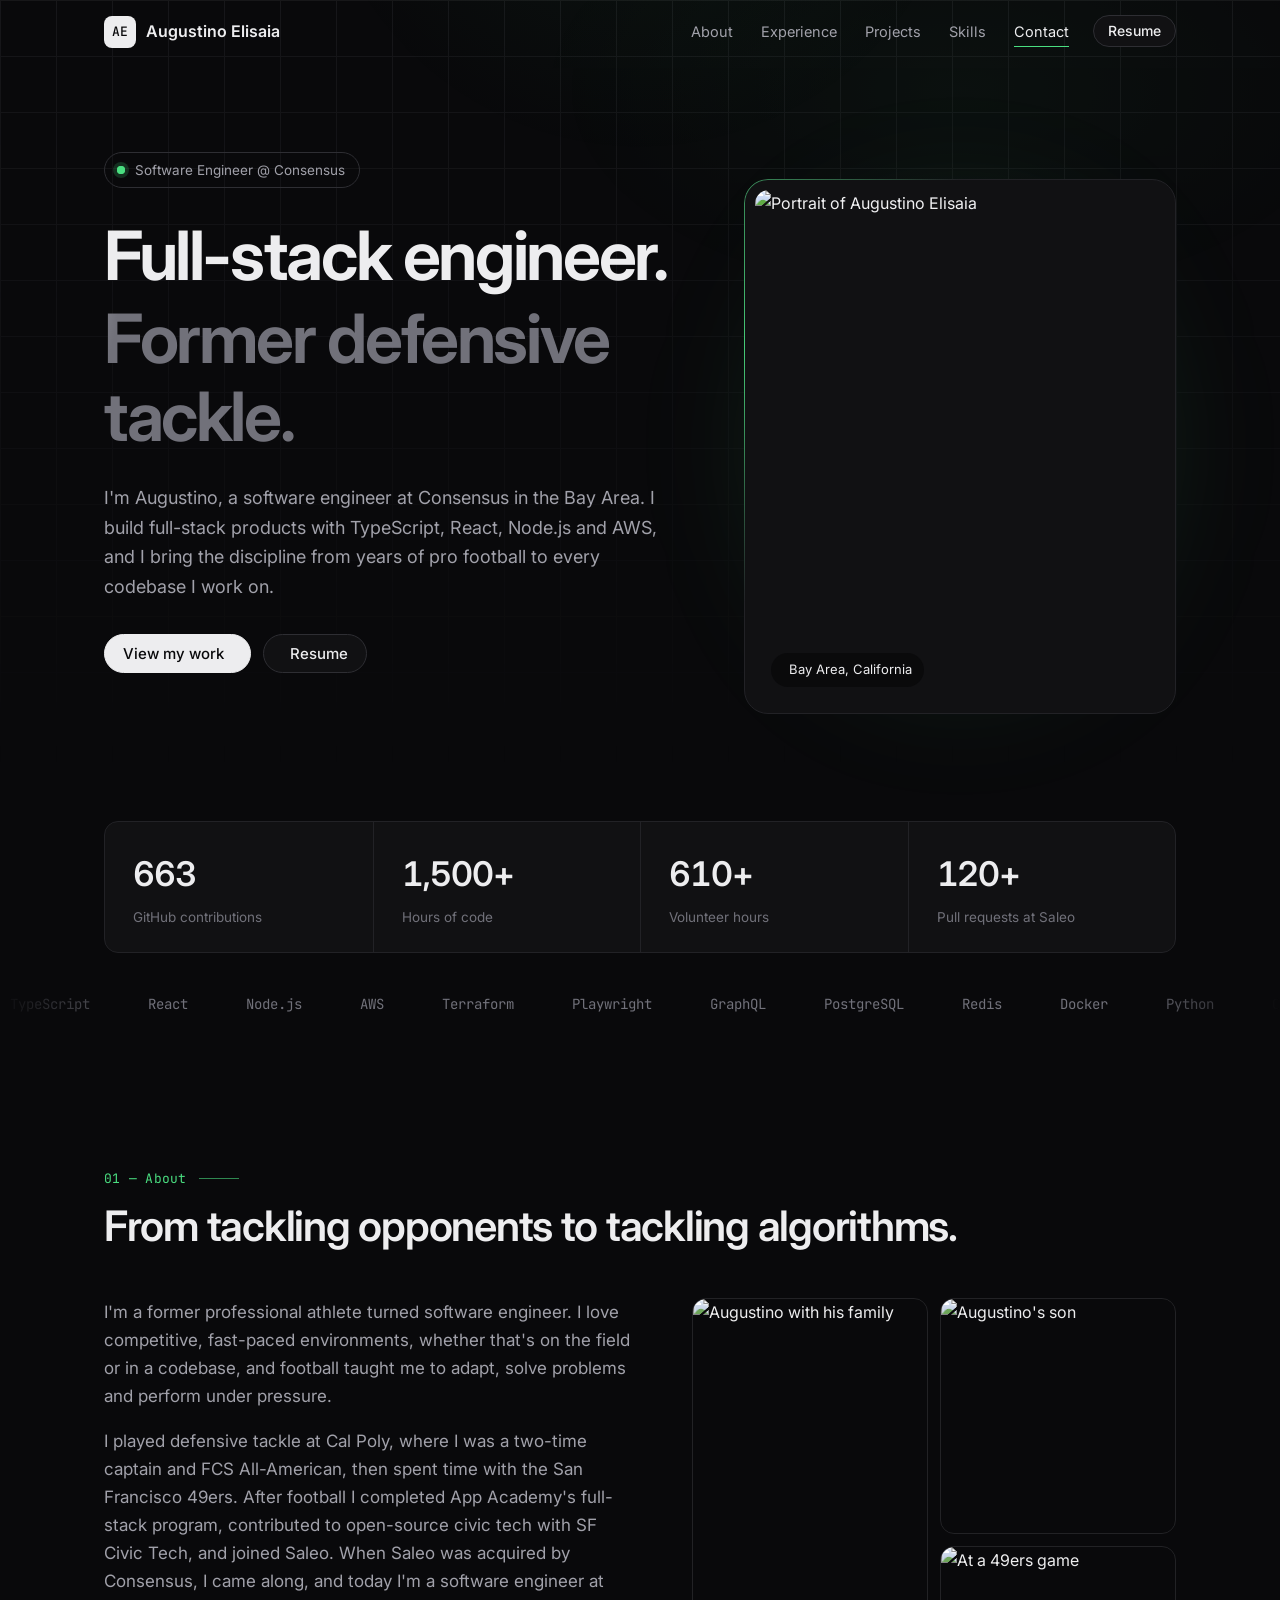
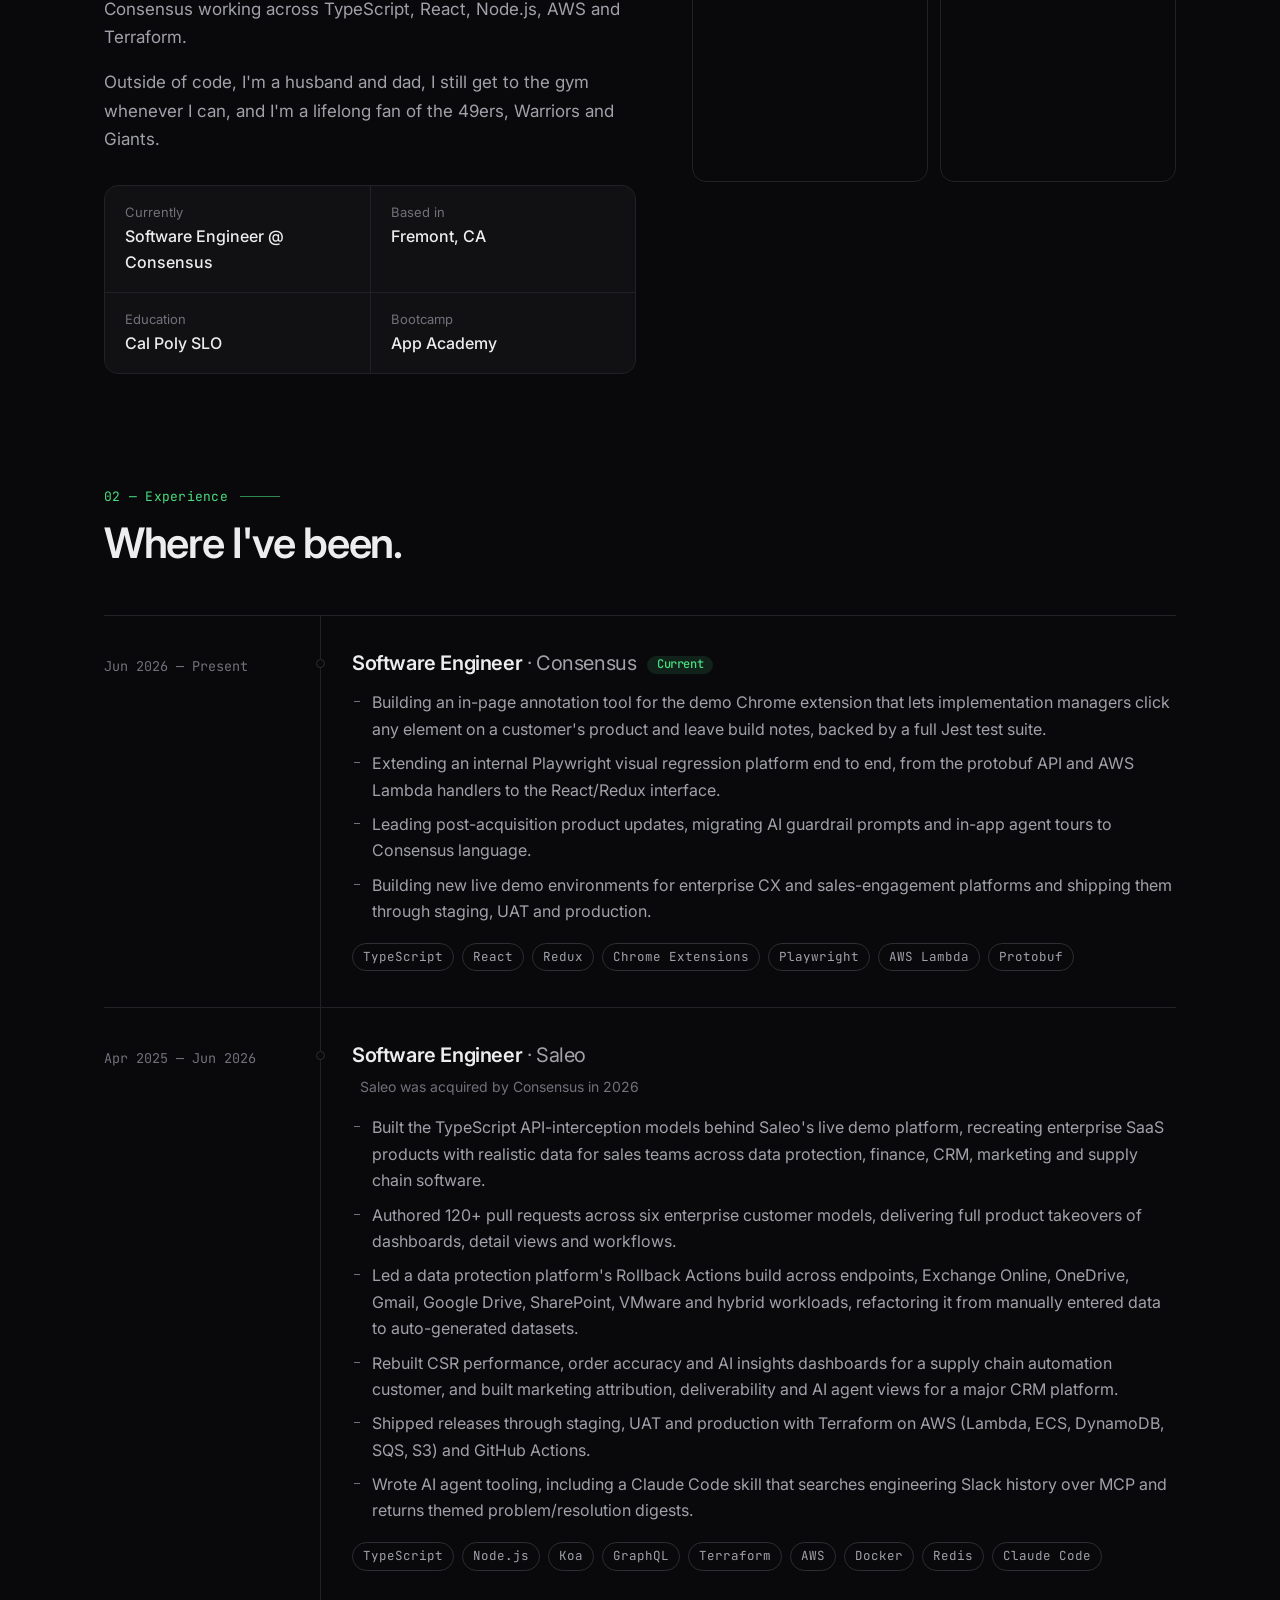
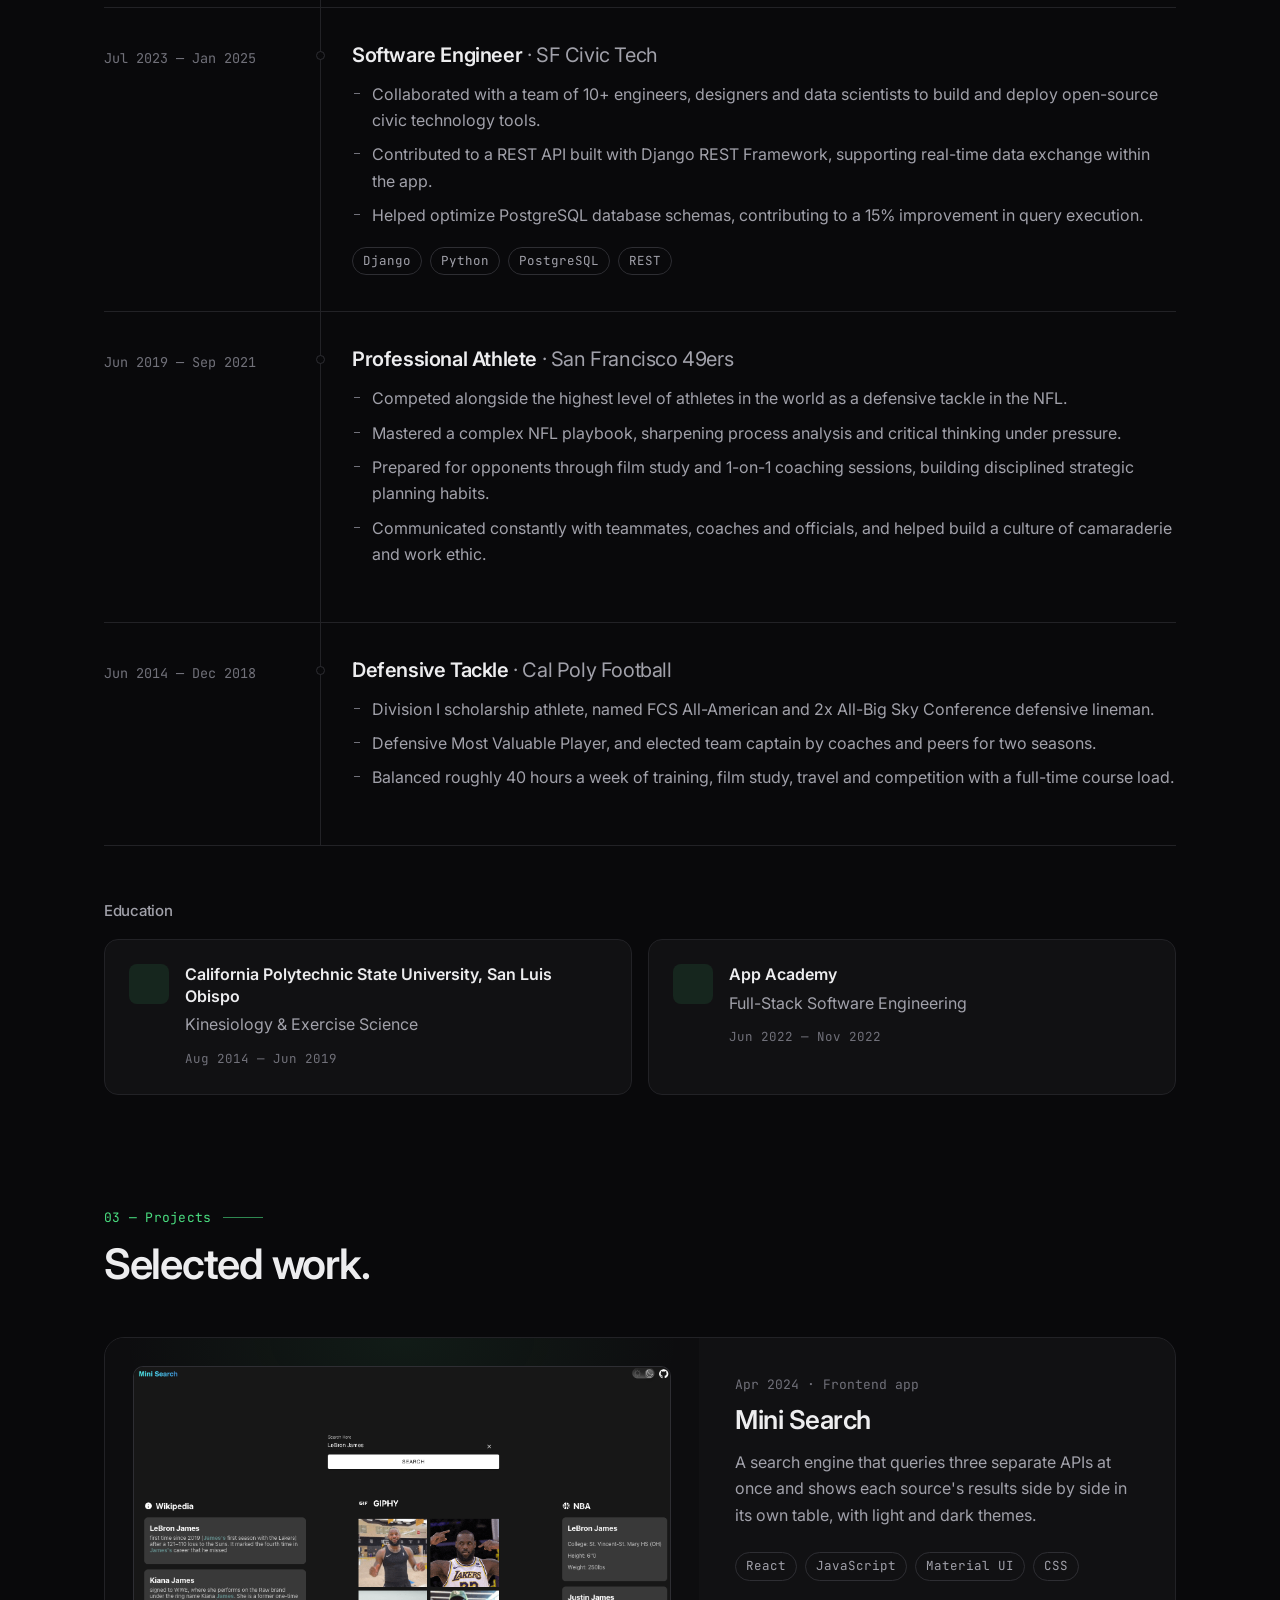
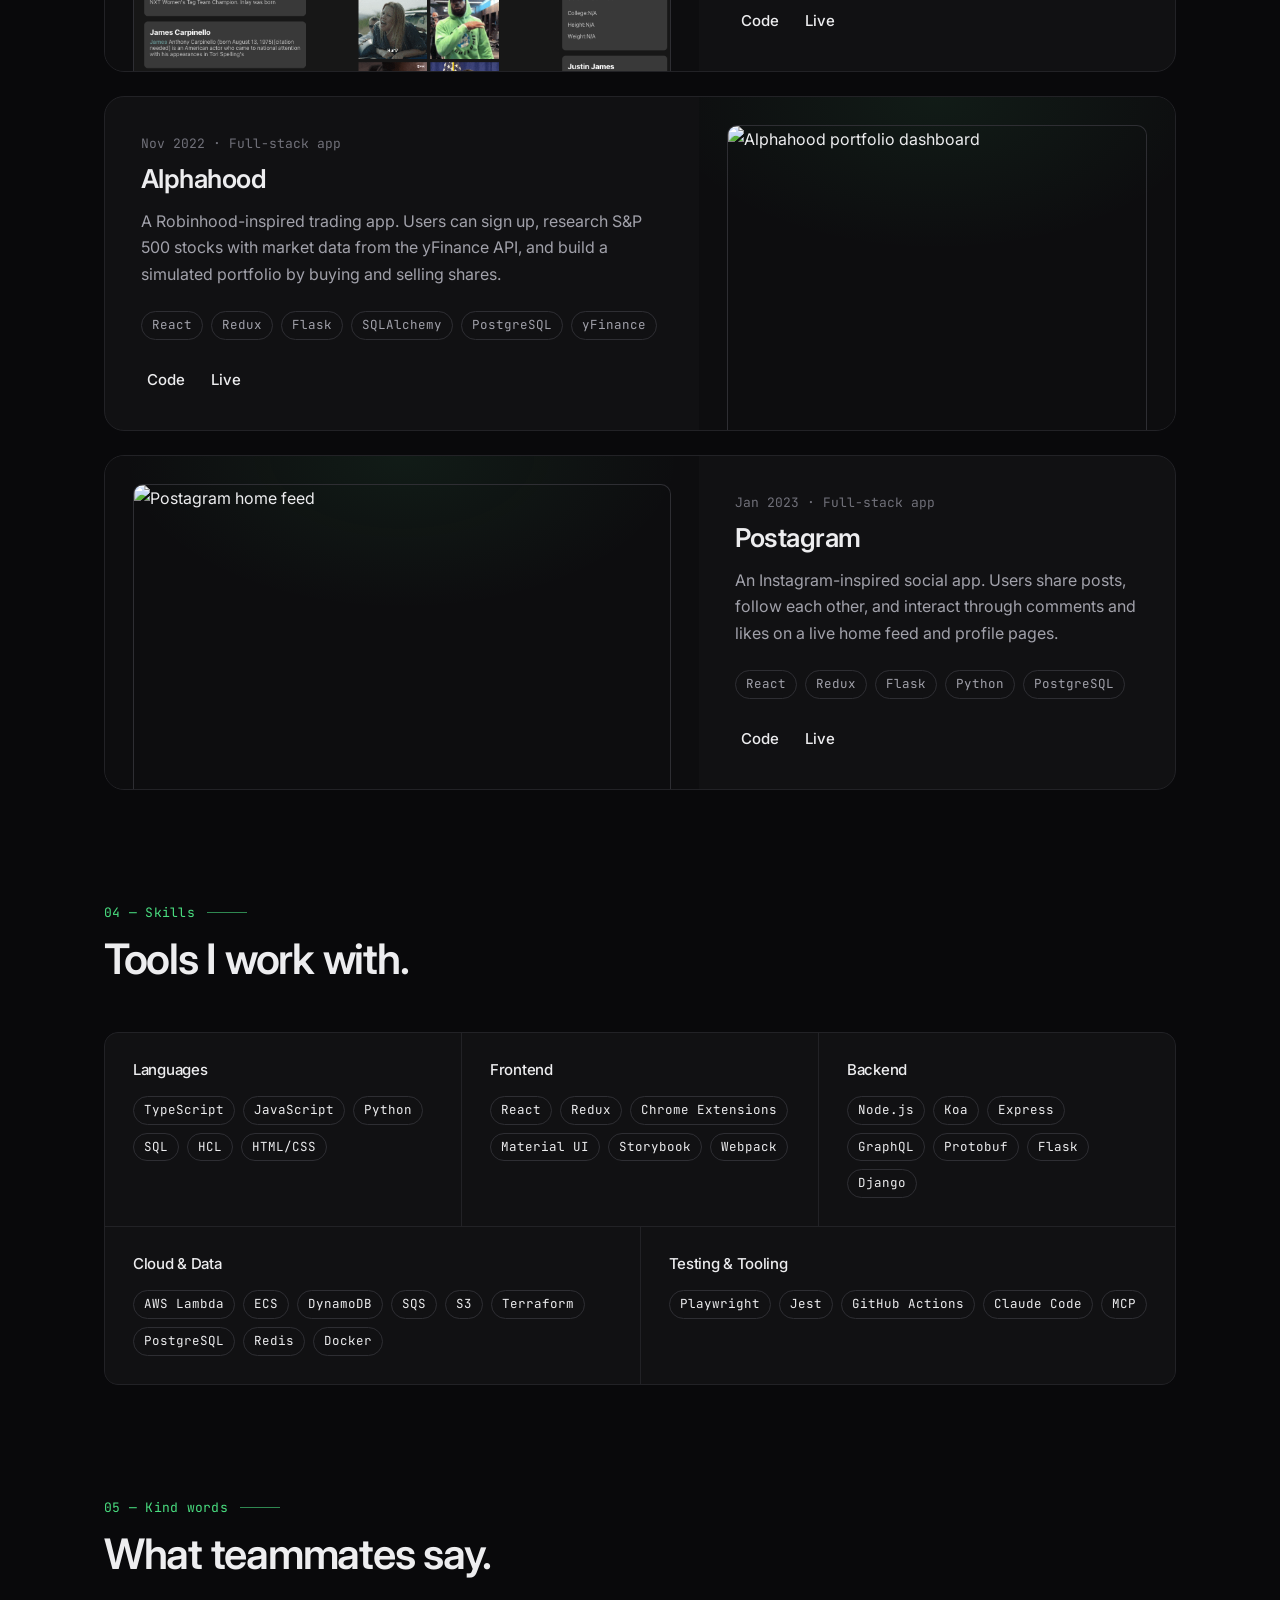
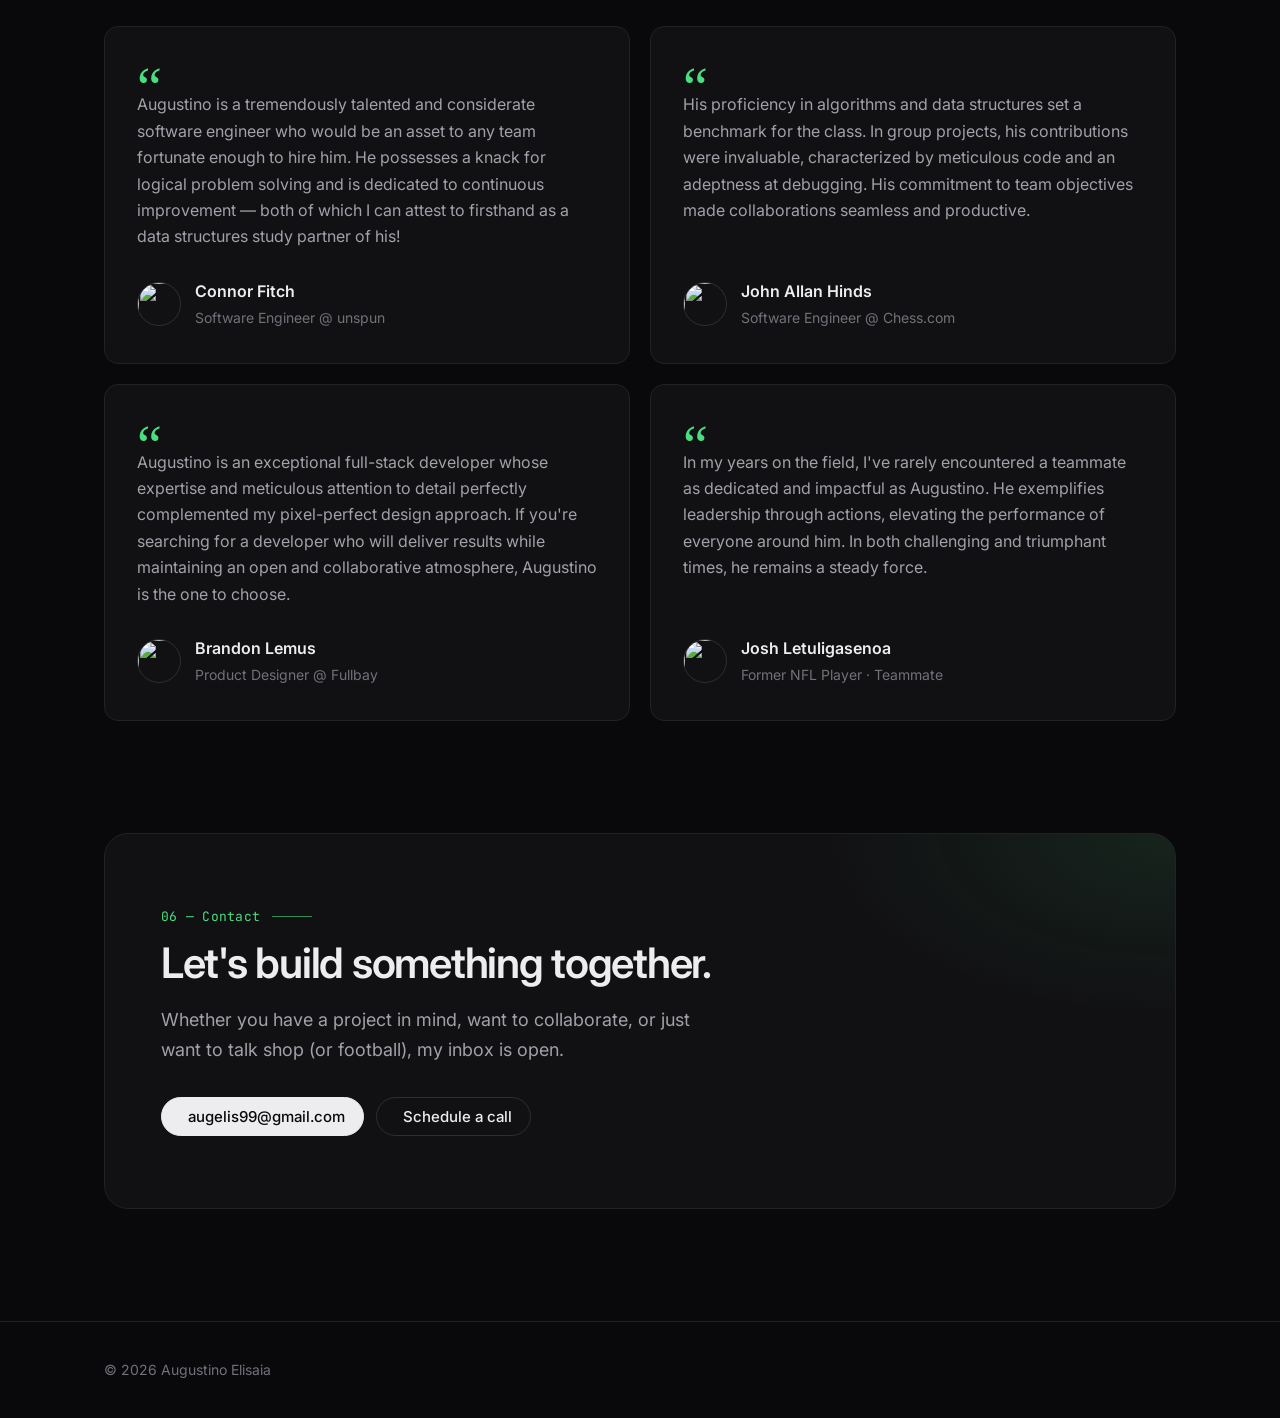
==== commit 48be3765: "Merge gh-pages into main and add Mini Search project Brings in the Mini Search project from the live" ====
--- a/index.html
+++ b/index.html
@@ -303,6 +303,25 @@
 
         <div class="projects">
           <article class="project glow reveal">
+            <a class="project-media" target="_blank" rel="noopener" href="https://search-mini.vercel.app/">
+              <img src="assets/img/Portfolio_Details/MiniSearch/MiniSearch.png" alt="Mini Search results across three APIs" loading="lazy">
+            </a>
+            <div class="project-body">
+              <p class="project-meta">Apr 2024 · Frontend app</p>
+              <h3>Mini Search</h3>
+              <p>
+                A search engine that queries three separate APIs at once and shows each source's results side by side
+                in its own table, with light and dark themes.
+              </p>
+              <ul class="tags" data-stagger><li>React</li><li>JavaScript</li><li>Material UI</li><li>CSS</li></ul>
+              <div class="project-links">
+                <a target="_blank" rel="noopener" href="https://github.com/elisaia55/Mini-Search"><i class="bi bi-github"></i> Code</a>
+                <a target="_blank" rel="noopener" href="https://search-mini.vercel.app/"><i class="bi bi-arrow-up-right"></i> Live</a>
+              </div>
+            </div>
+          </article>
+
+          <article class="project glow reveal">
             <a class="project-media" target="_blank" rel="noopener" href="https://github.com/elisaia55/Alphahood">
               <img src="assets/img/Portfolio_Details/Alphahood/AlphahoodSS2.png" alt="Alphahood portfolio dashboard" loading="lazy">
             </a>
@@ -340,20 +359,7 @@
             </div>
           </article>
 
-          <article class="project project-wip glow reveal">
-            <div class="project-media project-placeholder" aria-hidden="true">
-              <div class="bars"><span></span><span></span><span></span><span></span><span></span><span></span><span></span><span></span></div>
-            </div>
-            <div class="project-body">
-              <p class="project-meta"><span class="pill">In progress</span></p>
-              <h3>Algorithm Visualizer</h3>
-              <p>
-                An interactive visualizer for sorting algorithms and graph traversals, built to make data structures and
-                algorithms easier to see and reason about.
-              </p>
-              <ul class="tags" data-stagger><li>JavaScript</li><li>React</li><li>Algorithms</li></ul>
-            </div>
-          </article>
+
         </div>
       </div>
     </section>
--- a/assets/css/site.css
+++ b/assets/css/site.css
@@ -766,8 +766,11 @@
 }
 
 .project-media img {
-  width: 100%;
-  height: 100%;
+  position: absolute;
+  top: var(--media-pad, 28px);
+  left: var(--media-pad, 28px);
+  width: calc(100% - 2 * var(--media-pad, 28px));
+  height: calc(100% - var(--media-pad, 28px));
   object-fit: cover;
   object-position: top left;
   border-radius: 10px 10px 0 0;
@@ -875,7 +878,7 @@
   .project-media {
     min-height: 0;
     aspect-ratio: 16 / 10;
-    padding: 20px 20px 0;
+    --media-pad: 20px;
   }
 
   .project-body {
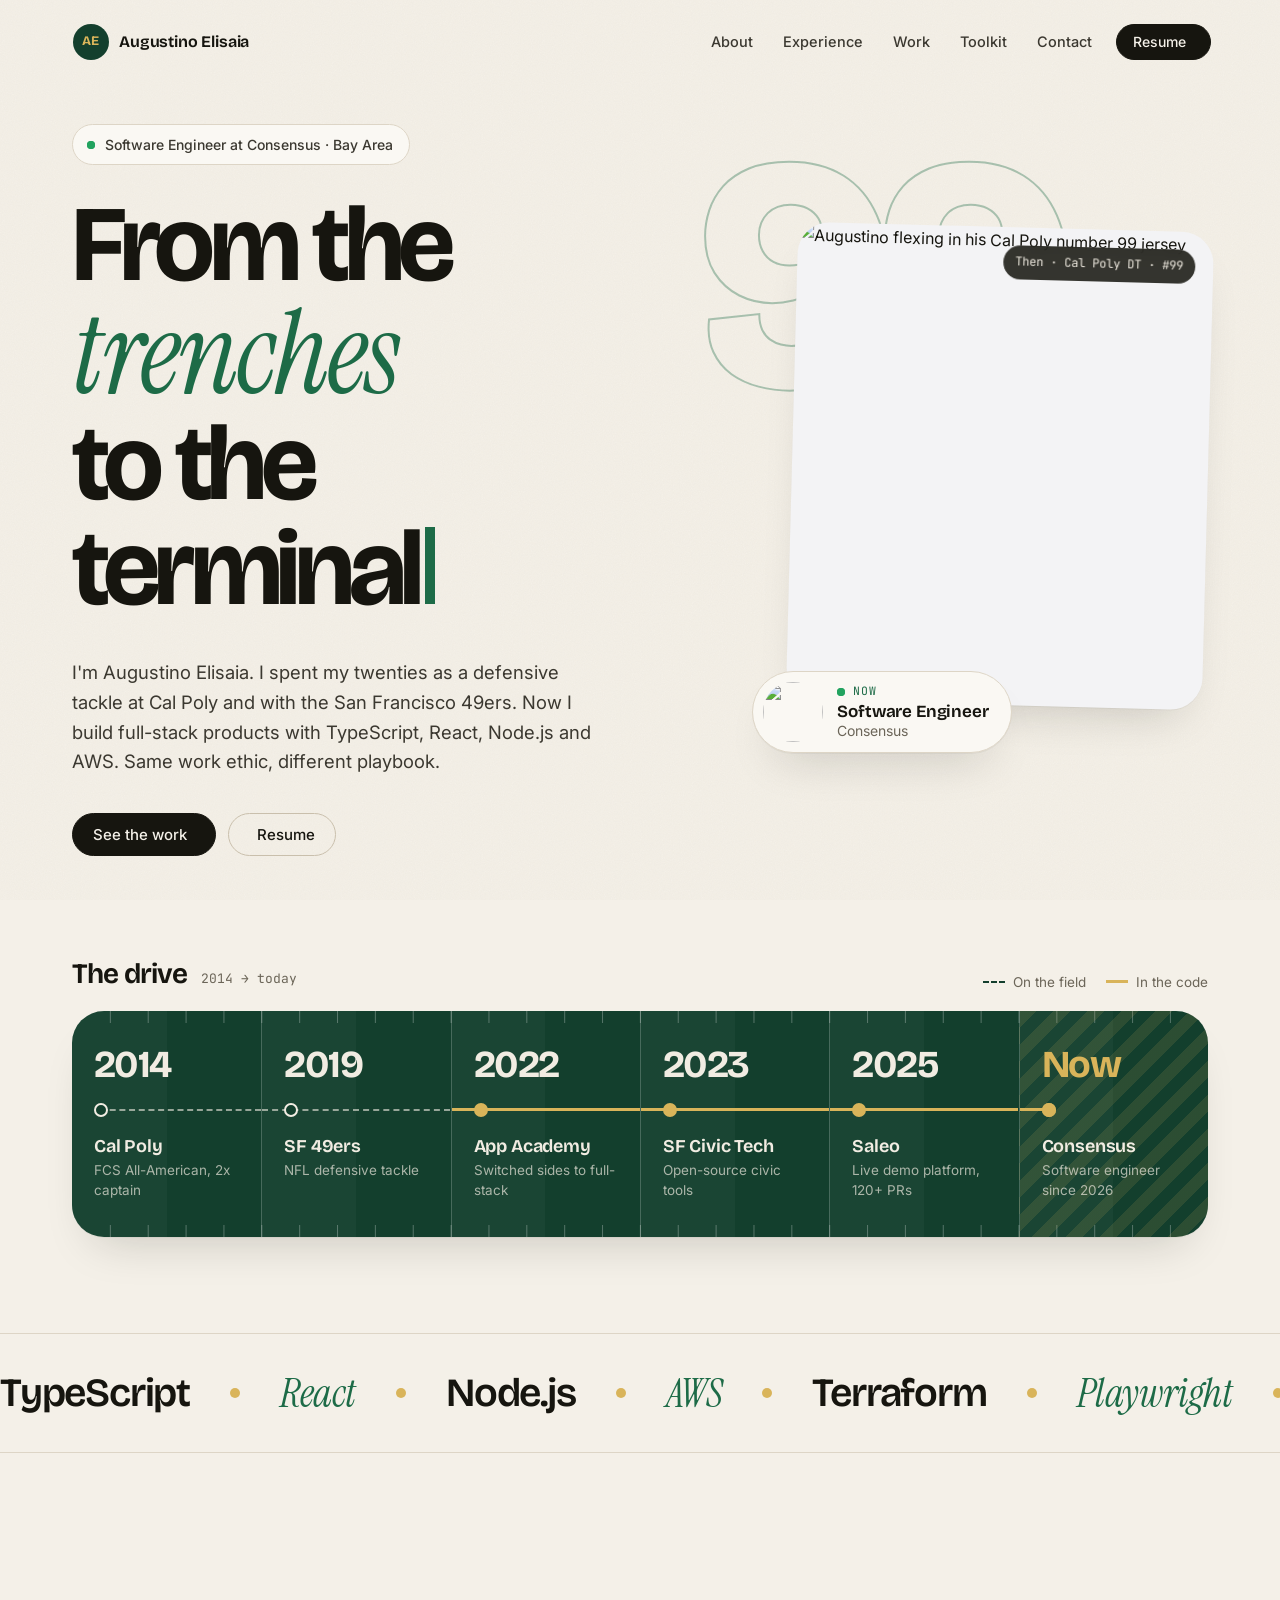
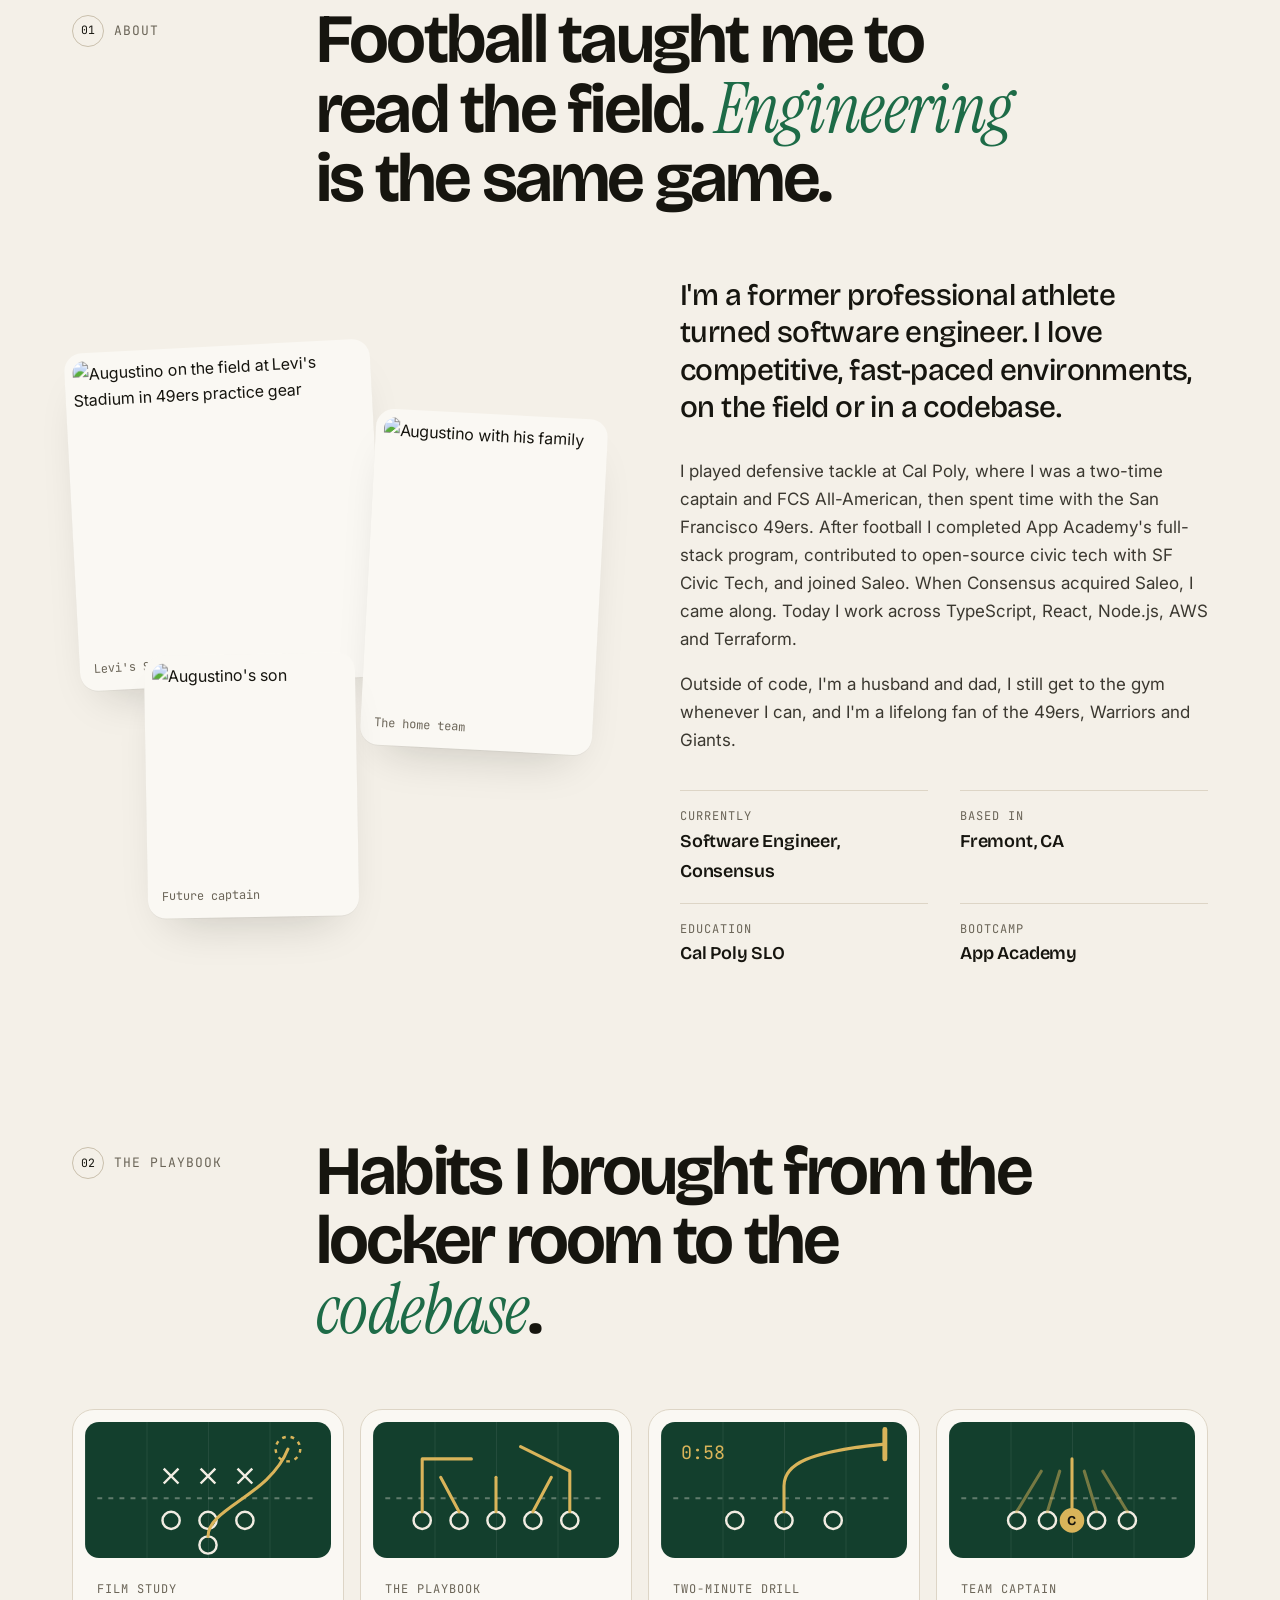
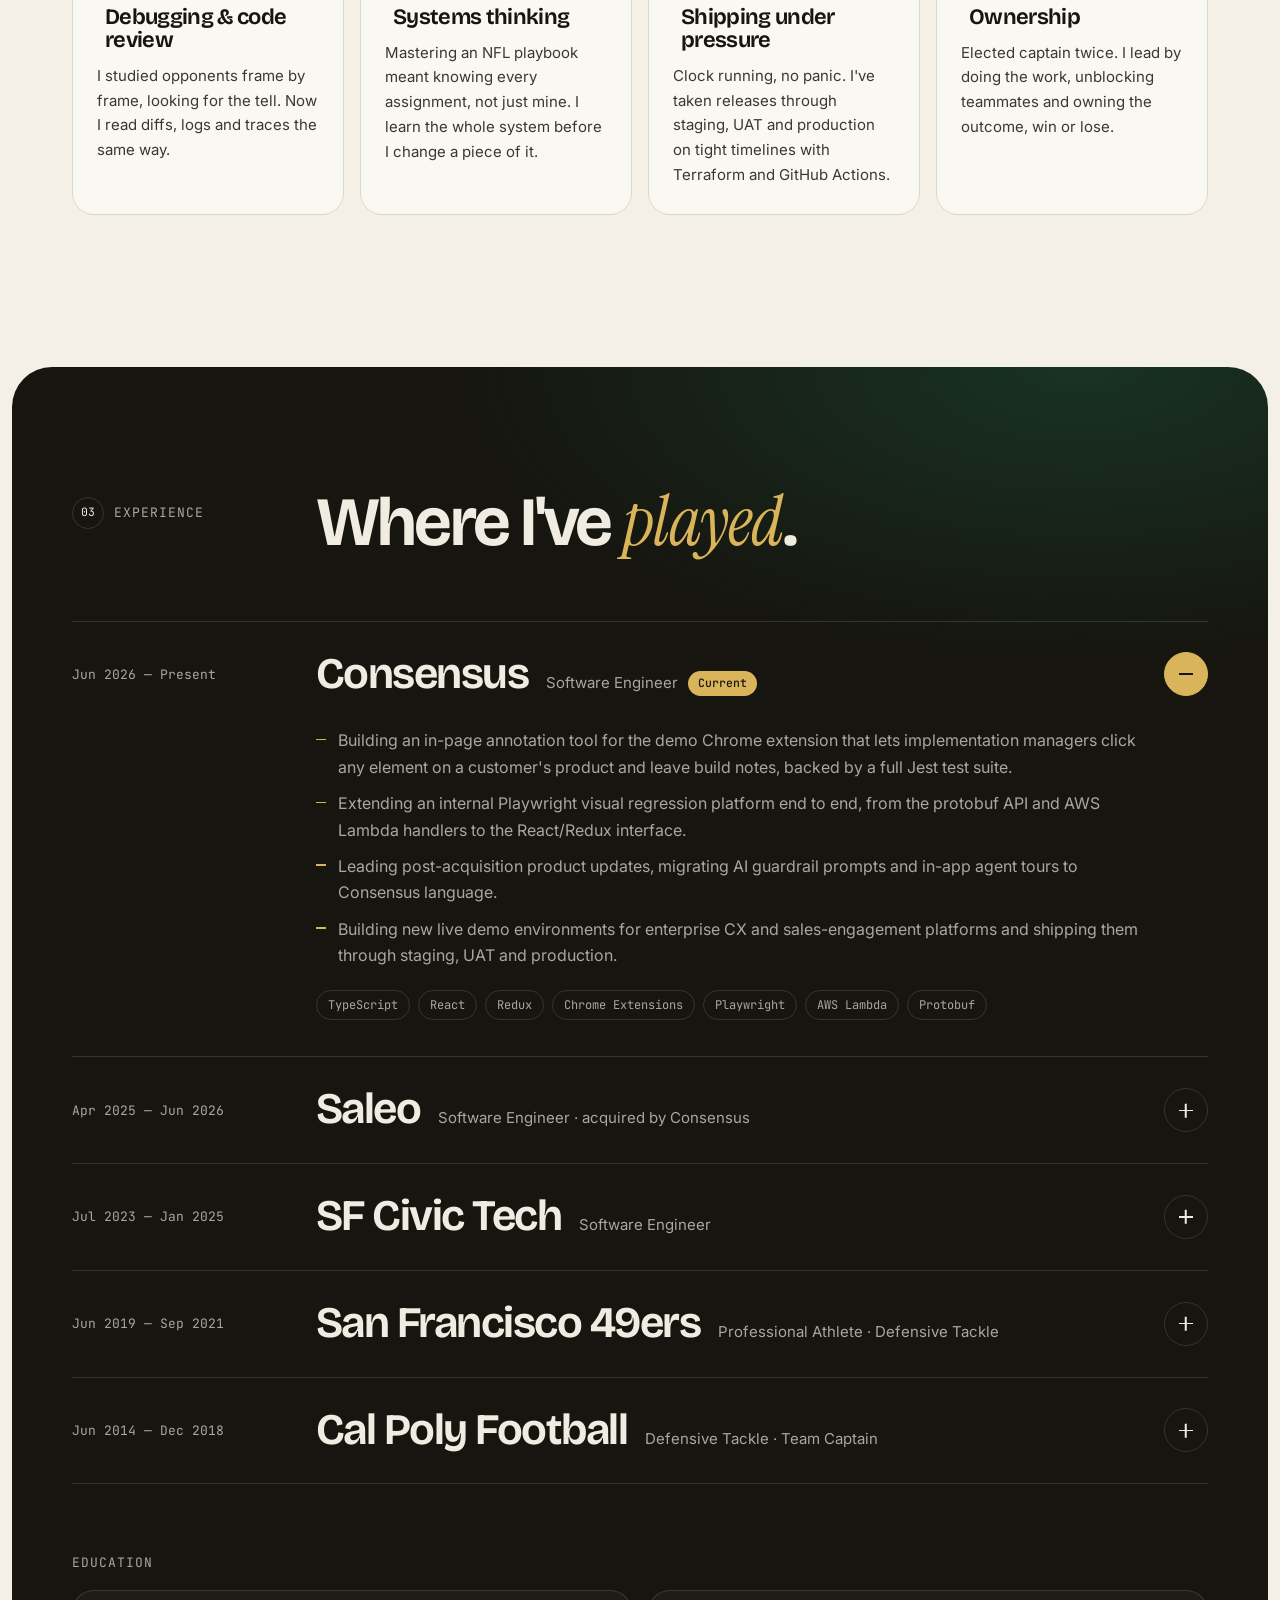
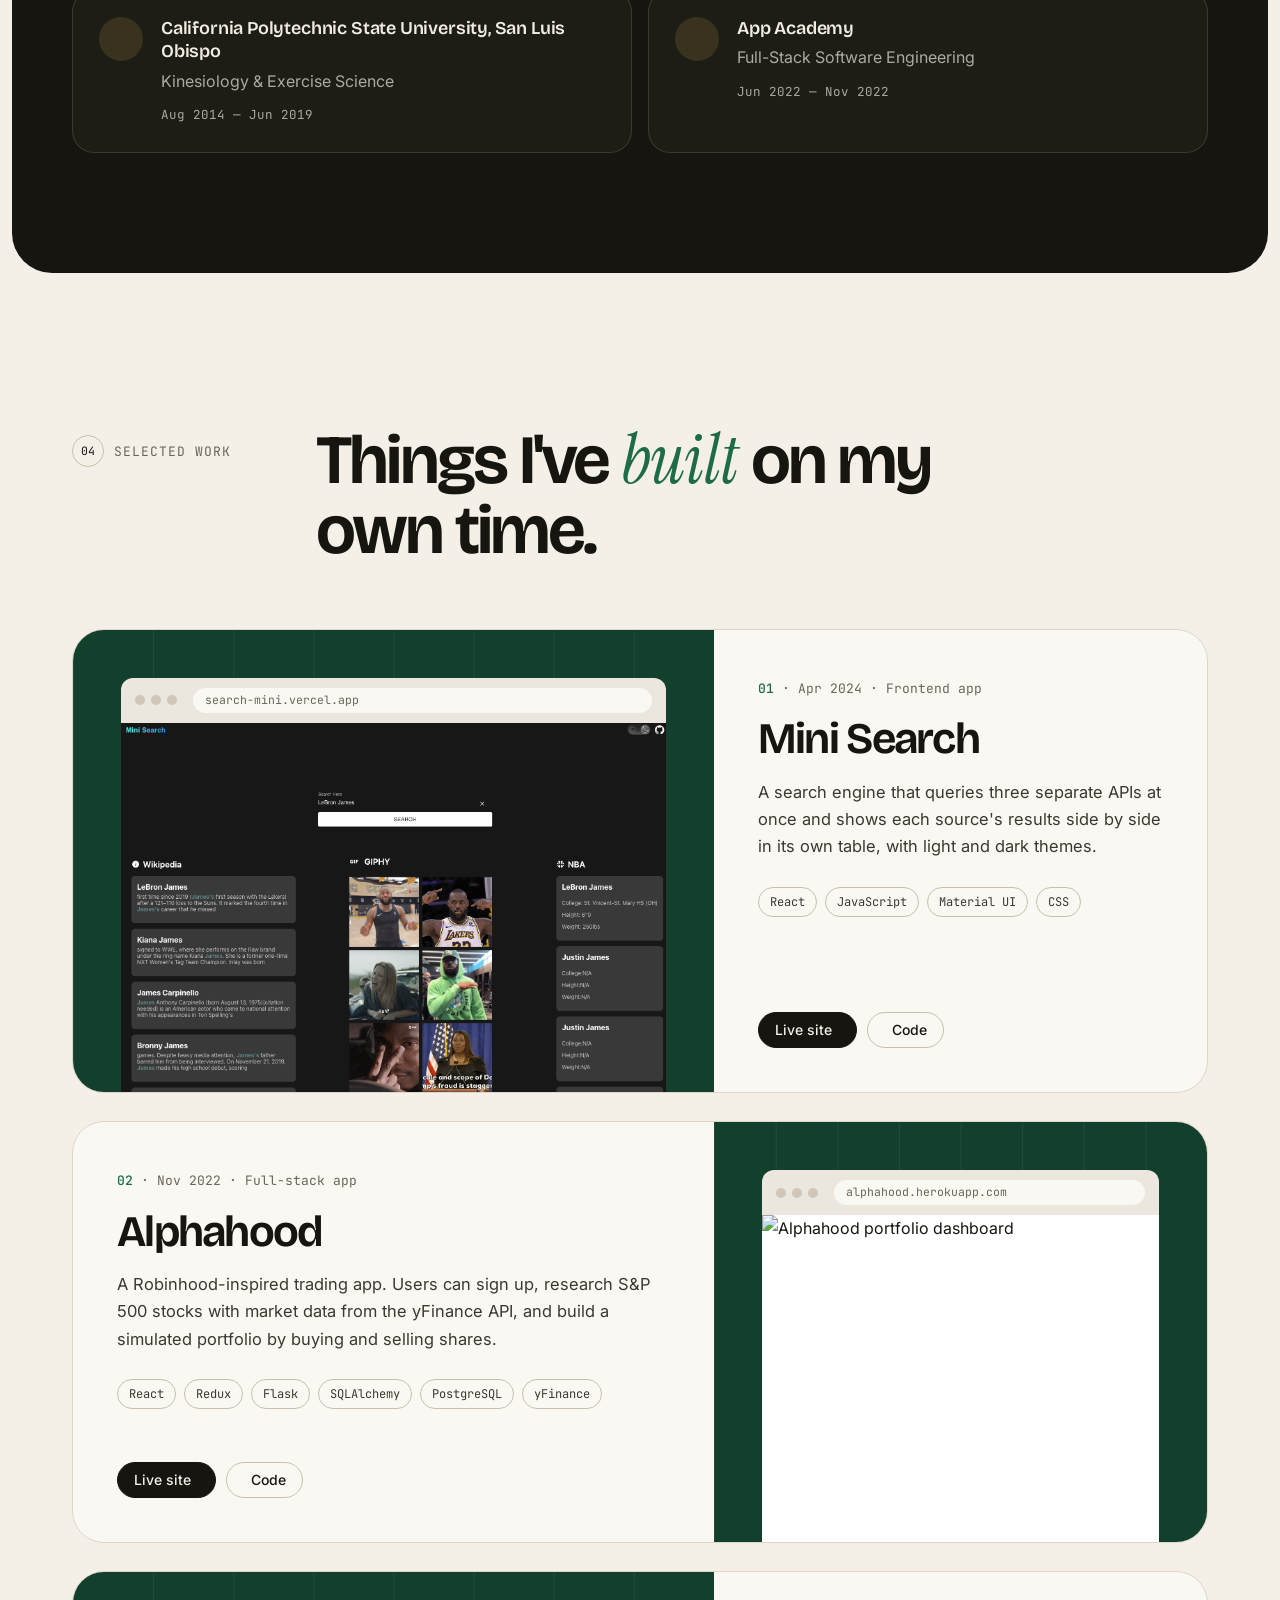
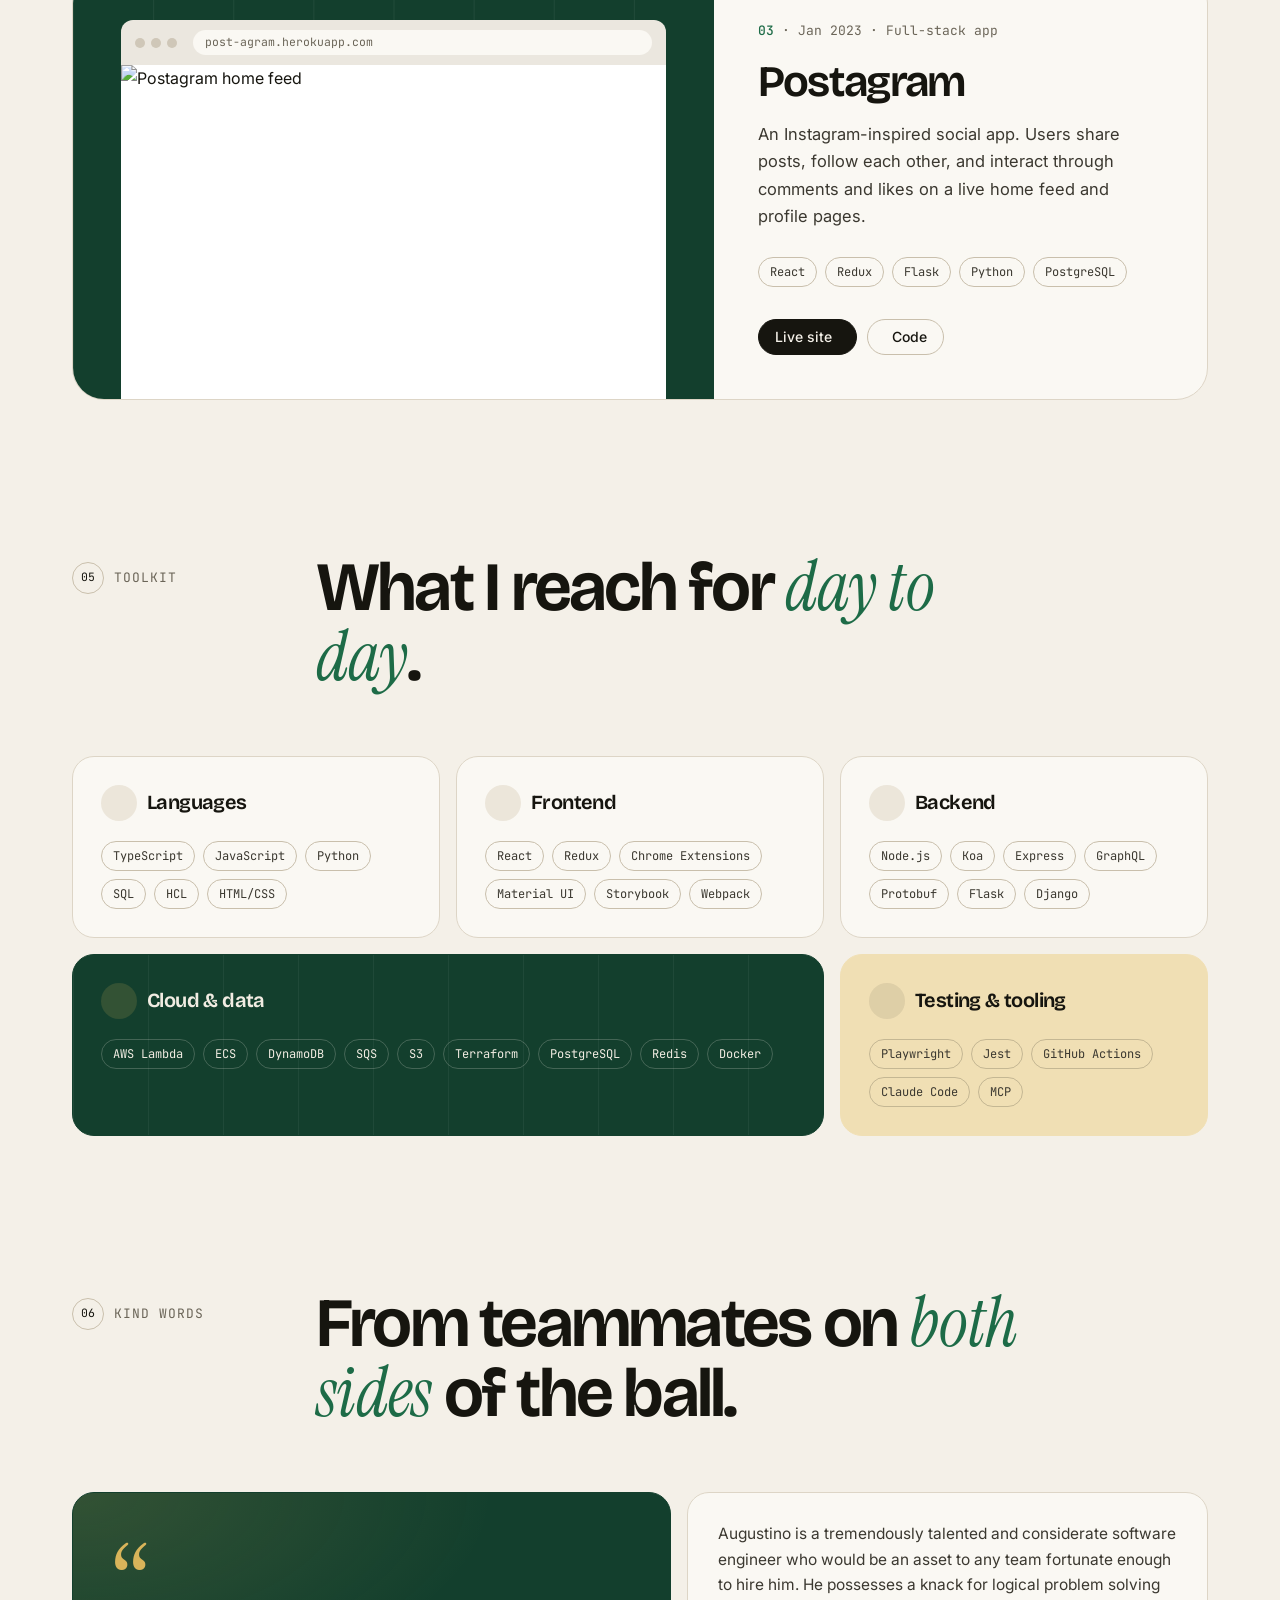
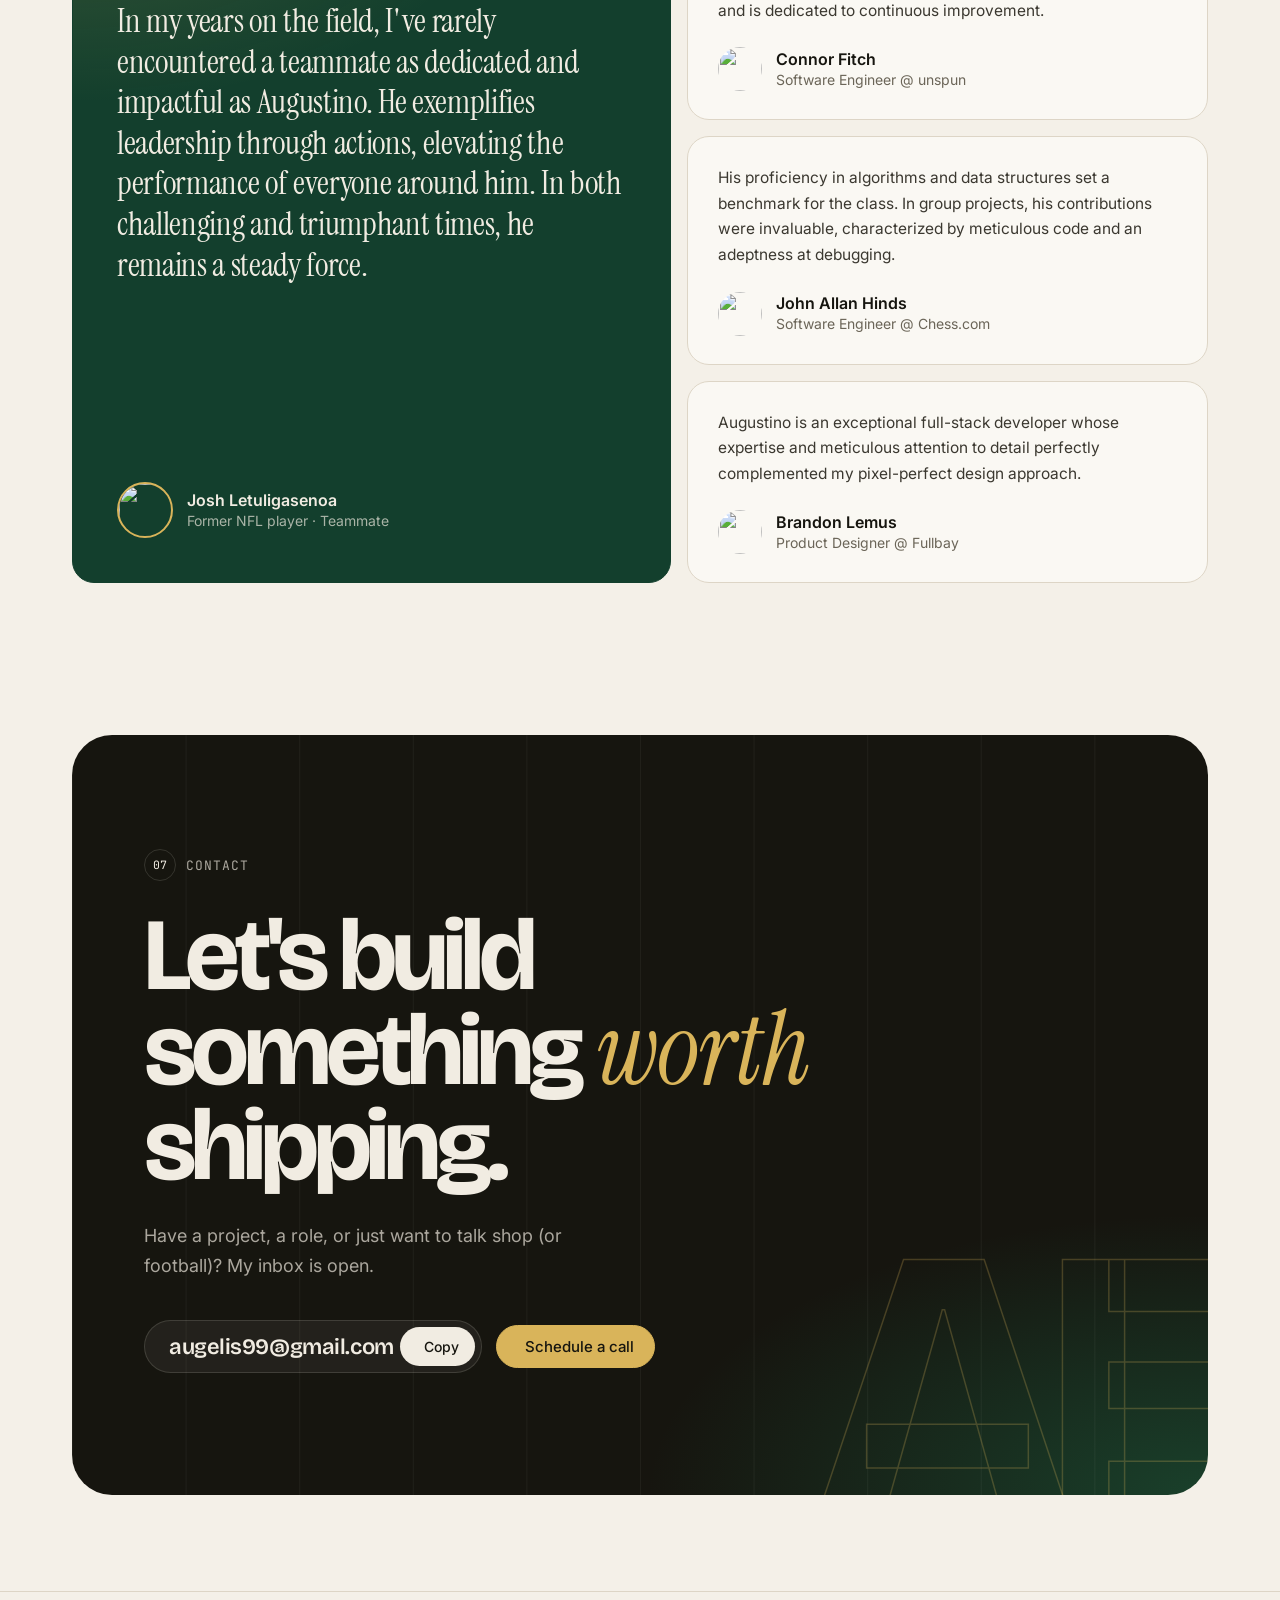
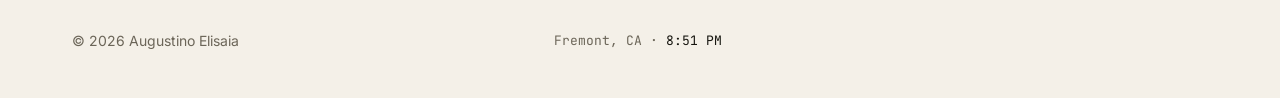
==== commit 80e6bd67: "Redesign portfolio: "From the trenches to the terminal" - New light editorial theme in Cal Poly gree" ====
--- a/index.html
+++ b/index.html
@@ -7,10 +7,10 @@
 
   <title>Augustino Elisaia — Software Engineer</title>
   <meta name="description" content="Augustino Elisaia is a software engineer at Consensus in the San Francisco Bay Area and a former San Francisco 49ers defensive tackle, building with TypeScript, React, Node.js and AWS.">
-  <meta name="theme-color" content="#09090b">
+  <meta name="theme-color" content="#f4f0e8">
 
   <meta property="og:title" content="Augustino Elisaia — Software Engineer">
-  <meta property="og:description" content="Full-stack software engineer from the Bay Area. Former pro athlete.">
+  <meta property="og:description" content="From the trenches to the terminal. Full-stack software engineer from the Bay Area, former NFL defensive tackle.">
   <meta property="og:image" content="assets/img/about/Headshot.png">
   <meta property="og:type" content="website">
 
@@ -21,7 +21,7 @@
   <!-- Fonts -->
   <link rel="preconnect" href="https://fonts.googleapis.com">
   <link rel="preconnect" href="https://fonts.gstatic.com" crossorigin>
-  <link href="https://fonts.googleapis.com/css2?family=Inter:wght@400;500;600;700&family=JetBrains+Mono:wght@400;500&display=swap" rel="stylesheet">
+  <link href="https://fonts.googleapis.com/css2?family=Bricolage+Grotesque:opsz,wght@12..96,400..800&family=Instrument+Serif:ital@0;1&family=Inter:wght@400;500;600&family=JetBrains+Mono:wght@400;500&display=swap" rel="stylesheet">
 
   <!-- Icons -->
   <link href="assets/vendor/bootstrap-icons/bootstrap-icons.min.css" rel="stylesheet">
@@ -33,11 +33,10 @@
 <body>
   <a class="skip-link" href="#main">Skip to content</a>
   <div class="scroll-progress" aria-hidden="true"></div>
-  <div class="spotlight" aria-hidden="true"></div>
 
   <!-- ======= Header ======= -->
-  <header class="site-header" id="top">
-    <div class="container nav">
+  <header class="site-header">
+    <div class="nav">
       <a href="#top" class="brand" aria-label="Augustino Elisaia, back to top">
         <span class="brand-mark">AE</span>
         <span class="brand-name">Augustino Elisaia</span>
@@ -50,10 +49,10 @@
       <nav id="nav-links" class="nav-links" aria-label="Primary">
         <a href="#about">About</a>
         <a href="#experience">Experience</a>
-        <a href="#projects">Projects</a>
-        <a href="#skills">Skills</a>
+        <a href="#projects">Work</a>
+        <a href="#skills">Toolkit</a>
         <a href="#contact">Contact</a>
-        <a class="btn btn-sm" target="_blank" rel="noopener" href="https://pdfhost.io/v/W.27~f4fs_Augustino_Elisaia_Resume">Resume</a>
+        <a class="btn btn-ink btn-sm" target="_blank" rel="noopener" href="https://pdfhost.io/v/W.27~f4fs_Augustino_Elisaia_Resume">Resume <i class="bi bi-arrow-up-right"></i></a>
       </nav>
     </div>
   </header>
@@ -61,77 +60,122 @@
   <main id="main">
 
     <!-- ======= Hero ======= -->
-    <section class="hero">
+    <section class="hero" id="top">
       <div class="container hero-grid">
         <div class="hero-copy">
-          <p class="eyebrow intro" style="--d: 0ms"><span class="status-dot"></span> Software Engineer @ Consensus</p>
-          <h1>
-            <span class="line"><span style="--d: 120ms">Full-stack engineer.</span></span>
-            <span class="line"><span class="shimmer" style="--d: 240ms">Former defensive tackle.</span></span>
+          <p class="status intro" style="--d: 0ms">
+            <span class="status-dot"></span> Software Engineer at Consensus · Bay Area
+          </p>
+
+          <h1 class="hero-title">
+            <span class="line"><span style="--d: 100ms">From the</span></span>
+            <span class="line"><span style="--d: 180ms"><em>trenches</em></span></span>
+            <span class="line"><span style="--d: 260ms">to the</span></span>
+            <span class="line"><span style="--d: 340ms">terminal<span class="caret" aria-hidden="true"></span></span></span>
           </h1>
+
           <p class="lead intro" style="--d: 420ms">
-            I'm Augustino, a software engineer at Consensus in the Bay Area. I build full-stack products with TypeScript,
-            React, Node.js and AWS,
-            and I bring the discipline from years of pro football to every codebase I work on.
+            I'm Augustino Elisaia. I spent my twenties as a defensive tackle at Cal Poly and with the
+            San Francisco 49ers. Now I build full-stack products with TypeScript, React, Node.js and AWS.
+            Same work ethic, different playbook.
           </p>
+
           <div class="hero-actions intro" style="--d: 540ms">
-            <a class="btn btn-primary" href="#projects">View my work <i class="bi bi-arrow-down"></i></a>
+            <a class="btn btn-ink" href="#projects">See the work <i class="bi bi-arrow-down"></i></a>
             <a class="btn" target="_blank" rel="noopener" href="https://pdfhost.io/v/W.27~f4fs_Augustino_Elisaia_Resume">
               <i class="bi bi-file-earmark-text"></i> Resume
             </a>
-          </div>
-          <ul class="hero-social intro" style="--d: 660ms">
-            <li><a target="_blank" rel="noopener" href="https://github.com/elisaia55" aria-label="GitHub"><i class="bi bi-github"></i></a></li>
-            <li><a target="_blank" rel="noopener" href="https://www.linkedin.com/in/augustinoelisaia/" aria-label="LinkedIn"><i class="bi bi-linkedin"></i></a></li>
-            <li><a href="mailto:augelis99@gmail.com" aria-label="Email"><i class="bi bi-envelope"></i></a></li>
-          </ul>
-        </div>
-
-        <div class="hero-portrait-wrap intro" style="--d: 300ms">
-          <figure class="hero-portrait">
-            <img src="assets/img/about/Headshot.png" alt="Portrait of Augustino Elisaia" width="2131" height="1705">
-            <figcaption>
-              <i class="bi bi-geo-alt"></i> Bay Area, California
-            </figcaption>
+            <ul class="social" aria-label="Elsewhere">
+              <li><a target="_blank" rel="noopener" href="https://github.com/elisaia55" aria-label="GitHub"><i class="bi bi-github"></i></a></li>
+              <li><a target="_blank" rel="noopener" href="https://www.linkedin.com/in/augustinoelisaia/" aria-label="LinkedIn"><i class="bi bi-linkedin"></i></a></li>
+              <li><a href="mailto:augelis99@gmail.com" aria-label="Email"><i class="bi bi-envelope"></i></a></li>
+            </ul>
+          </div>
+        </div>
+
+        <div class="hero-visual intro" style="--d: 260ms">
+          <span class="jersey" aria-hidden="true">99</span>
+          <figure class="hero-photo">
+            <img src="assets/img/about/Splash-img.jpeg" alt="Augustino flexing in his Cal Poly number 99 jersey" width="1298" height="1594">
+            <figcaption class="chip chip-then">Then · Cal Poly DT · #99</figcaption>
           </figure>
-        </div>
-      </div>
-
-      <div class="container">
-        <dl class="stats glow intro" style="--d: 780ms">
-          <div class="stat">
-            <dt>GitHub contributions</dt>
-            <dd><span data-count="663">663</span></dd>
-          </div>
-          <div class="stat">
-            <dt>Hours of code</dt>
-            <dd><span data-count="1500">1500</span>+</dd>
-          </div>
-          <div class="stat">
-            <dt>Volunteer hours</dt>
-            <dd><span data-count="610">610</span>+</dd>
-          </div>
-          <div class="stat">
-            <dt>Pull requests at Saleo</dt>
-            <dd><span data-count="120">120</span>+</dd>
-          </div>
-        </dl>
-      </div>
-
-      <div class="marquee intro" style="--d: 900ms" aria-label="Technologies">
+          <div class="now-card">
+            <img src="assets/img/about/Headshot.png" alt="" width="2131" height="1705">
+            <div>
+              <span class="now-label"><span class="status-dot"></span> Now</span>
+              <strong>Software Engineer</strong>
+              <span>Consensus</span>
+            </div>
+          </div>
+        </div>
+      </div>
+
+      <!-- The drive: career at a glance -->
+      <div class="container">
+        <section class="drive intro" style="--d: 760ms" aria-labelledby="drive-title">
+          <div class="drive-head">
+            <h2 class="drive-title" id="drive-title">The drive <span>2014 → today</span></h2>
+            <p class="drive-legend">
+              <span><i class="key key-field"></i>On the field</span>
+              <span><i class="key key-code"></i>In the code</span>
+            </p>
+          </div>
+
+          <ol class="field" data-stagger>
+            <li class="stop is-field">
+              <span class="stop-year">2014</span>
+              <span class="stop-node" aria-hidden="true"></span>
+              <strong>Cal Poly</strong>
+              <span class="stop-role">FCS All-American, 2x captain</span>
+            </li>
+            <li class="stop is-field">
+              <span class="stop-year">2019</span>
+              <span class="stop-node" aria-hidden="true"></span>
+              <strong>SF 49ers</strong>
+              <span class="stop-role">NFL defensive tackle</span>
+            </li>
+            <li class="stop is-code">
+              <span class="stop-year">2022</span>
+              <span class="stop-node" aria-hidden="true"></span>
+              <strong>App Academy</strong>
+              <span class="stop-role">Switched sides to full-stack</span>
+            </li>
+            <li class="stop is-code">
+              <span class="stop-year">2023</span>
+              <span class="stop-node" aria-hidden="true"></span>
+              <strong>SF Civic Tech</strong>
+              <span class="stop-role">Open-source civic tools</span>
+            </li>
+            <li class="stop is-code">
+              <span class="stop-year">2025</span>
+              <span class="stop-node" aria-hidden="true"></span>
+              <strong>Saleo</strong>
+              <span class="stop-role">Live demo platform, 120+ PRs</span>
+            </li>
+            <li class="stop is-code is-now">
+              <span class="stop-year">Now</span>
+              <span class="stop-node" aria-hidden="true"></span>
+              <strong>Consensus</strong>
+              <span class="stop-role">Software engineer since 2026</span>
+            </li>
+          </ol>
+        </section>
+      </div>
+
+      <div class="marquee" aria-label="Technologies I use">
         <ul class="marquee-track">
-          <li><i class="bi bi-braces"></i> TypeScript</li>
-          <li><i class="bi bi-diagram-3"></i> React</li>
-          <li><i class="bi bi-hexagon"></i> Node.js</li>
-          <li><i class="bi bi-cloud"></i> AWS</li>
-          <li><i class="bi bi-boxes"></i> Terraform</li>
-          <li><i class="bi bi-play-circle"></i> Playwright</li>
-          <li><i class="bi bi-share"></i> GraphQL</li>
-          <li><i class="bi bi-database"></i> PostgreSQL</li>
-          <li><i class="bi bi-lightning"></i> Redis</li>
-          <li><i class="bi bi-box-seam"></i> Docker</li>
-          <li><i class="bi bi-filetype-py"></i> Python</li>
-          <li><i class="bi bi-stars"></i> Claude Code</li>
+          <li>TypeScript</li>
+          <li>React</li>
+          <li>Node.js</li>
+          <li>AWS</li>
+          <li>Terraform</li>
+          <li>Playwright</li>
+          <li>GraphQL</li>
+          <li>PostgreSQL</li>
+          <li>Redis</li>
+          <li>Docker</li>
+          <li>Python</li>
+          <li>Claude Code</li>
         </ul>
       </div>
     </section>
@@ -140,79 +184,161 @@
     <section id="about" class="section">
       <div class="container">
         <header class="section-head reveal">
-          <p class="kicker">01 — About</p>
-          <h2>From tackling opponents to tackling algorithms.</h2>
+          <p class="kicker"><span>01</span> About</p>
+          <h2>Football taught me to read the field. <em>Engineering</em> is the same game.</h2>
         </header>
 
         <div class="about-grid">
+          <div class="about-photos" data-stagger aria-label="Personal photos">
+            <figure class="photo photo-a">
+              <img src="assets/img/about/Niners.jpeg" alt="Augustino on the field at Levi's Stadium in 49ers practice gear" loading="lazy">
+              <figcaption>Levi's Stadium, 2019</figcaption>
+            </figure>
+            <figure class="photo photo-b">
+              <img src="assets/img/about/Fam2.png" alt="Augustino with his family" loading="lazy">
+              <figcaption>The home team</figcaption>
+            </figure>
+            <figure class="photo photo-c">
+              <img src="assets/img/about/zane.JPG" alt="Augustino's son" loading="lazy">
+              <figcaption>Future captain</figcaption>
+            </figure>
+          </div>
+
           <div class="about-copy reveal">
-            <p>
+            <p class="about-lede">
               I'm a former professional athlete turned software engineer. I love competitive, fast-paced environments,
-              whether that's on the field or in a codebase, and football taught me to adapt, solve problems and perform
-              under pressure.
+              on the field or in a codebase.
             </p>
             <p>
               I played defensive tackle at Cal Poly, where I was a two-time captain and FCS All-American, then spent time
               with the San Francisco 49ers. After football I completed App Academy's full-stack program, contributed to
-              open-source civic tech with SF Civic Tech, and joined Saleo. When Saleo was acquired by Consensus, I came along, and today I'm a software engineer
-              at Consensus working across TypeScript, React, Node.js, AWS and Terraform.
+              open-source civic tech with SF Civic Tech, and joined Saleo. When Consensus acquired Saleo, I came along.
+              Today I work across TypeScript, React, Node.js, AWS and Terraform.
             </p>
             <p>
               Outside of code, I'm a husband and dad, I still get to the gym whenever I can, and I'm a lifelong fan of
               the 49ers, Warriors and Giants.
             </p>
 
-            <ul class="facts" data-stagger>
-              <li><span>Currently</span>Software Engineer @ Consensus</li>
-              <li><span>Based in</span>Fremont, CA</li>
-              <li><span>Education</span>Cal Poly SLO</li>
-              <li><span>Bootcamp</span>App Academy</li>
-            </ul>
-          </div>
-
-          <div class="gallery" data-stagger aria-label="Personal photos">
-            <img src="assets/img/about/Fam2.png" alt="Augustino with his family" loading="lazy">
-            <img src="assets/img/about/zane.JPG" alt="Augustino's son" loading="lazy">
-            <img src="assets/img/about/Niners.jpeg" alt="At a 49ers game" loading="lazy">
-          </div>
+            <dl class="facts">
+              <div><dt>Currently</dt><dd>Software Engineer, Consensus</dd></div>
+              <div><dt>Based in</dt><dd>Fremont, CA</dd></div>
+              <div><dt>Education</dt><dd>Cal Poly SLO</dd></div>
+              <div><dt>Bootcamp</dt><dd>App Academy</dd></div>
+            </dl>
+          </div>
+        </div>
+      </div>
+    </section>
+
+    <!-- ======= Playbook ======= -->
+    <section id="playbook" class="section">
+      <div class="container">
+        <header class="section-head reveal">
+          <p class="kicker"><span>02</span> The playbook</p>
+          <h2>Habits I brought from the locker room to the <em>codebase</em>.</h2>
+        </header>
+
+        <div class="plays" data-stagger>
+          <article class="play">
+            <svg class="play-diagram" viewBox="0 0 200 110" aria-hidden="true">
+              <line class="los" x1="10" y1="62" x2="190" y2="62" />
+              <circle cx="70" cy="80" r="7" /><circle cx="100" cy="80" r="7" /><circle cx="130" cy="80" r="7" />
+              <circle cx="100" cy="100" r="7" />
+              <path class="x" d="M64 38l12 12M76 38l-12 12M94 38l12 12M106 38l-12 12M124 38l12 12M136 38l-12 12" />
+              <path class="route" d="M100 93 C 100 70, 150 60, 165 22" />
+              <circle class="focus" cx="165" cy="22" r="10" />
+            </svg>
+            <p class="play-from">Film study</p>
+            <h3><i class="bi bi-arrow-right"></i> Debugging &amp; code review</h3>
+            <p>I studied opponents frame by frame, looking for the tell. Now I read diffs, logs and traces the same way.</p>
+          </article>
+
+          <article class="play">
+            <svg class="play-diagram" viewBox="0 0 200 110" aria-hidden="true">
+              <line class="los" x1="10" y1="62" x2="190" y2="62" />
+              <circle cx="40" cy="80" r="7" /><circle cx="70" cy="80" r="7" /><circle cx="100" cy="80" r="7" /><circle cx="130" cy="80" r="7" /><circle cx="160" cy="80" r="7" />
+              <path class="route" d="M40 73 V 30 H 80" />
+              <path class="route" d="M160 73 V 40 L 120 20" />
+              <path class="route" d="M100 73 V 45" />
+              <path class="route" d="M70 73 L 55 45" />
+              <path class="route" d="M130 73 L 145 45" />
+            </svg>
+            <p class="play-from">The playbook</p>
+            <h3><i class="bi bi-arrow-right"></i> Systems thinking</h3>
+            <p>Mastering an NFL playbook meant knowing every assignment, not just mine. I learn the whole system before I change a piece of it.</p>
+          </article>
+
+          <article class="play">
+            <svg class="play-diagram" viewBox="0 0 200 110" aria-hidden="true">
+              <line class="los" x1="10" y1="62" x2="190" y2="62" />
+              <circle cx="60" cy="80" r="7" /><circle cx="100" cy="80" r="7" /><circle cx="140" cy="80" r="7" />
+              <path class="route" d="M100 73 V 52 C 100 34, 120 24, 182 18" />
+              <path class="goal" d="M182 6 V 30" />
+              <text class="clock" x="16" y="30">0:58</text>
+            </svg>
+            <p class="play-from">Two-minute drill</p>
+            <h3><i class="bi bi-arrow-right"></i> Shipping under pressure</h3>
+            <p>Clock running, no panic. I've taken releases through staging, UAT and production on tight timelines with Terraform and GitHub Actions.</p>
+          </article>
+
+          <article class="play">
+            <svg class="play-diagram" viewBox="0 0 200 110" aria-hidden="true">
+              <line class="los" x1="10" y1="62" x2="190" y2="62" />
+              <circle cx="55" cy="80" r="7" /><circle cx="80" cy="80" r="7" /><circle cx="120" cy="80" r="7" /><circle cx="145" cy="80" r="7" />
+              <circle class="captain" cx="100" cy="80" r="9" />
+              <text class="c" x="100" y="84">C</text>
+              <path class="route" d="M100 71 V 30" />
+              <path class="route faint" d="M55 73 L 75 40 M80 73 L 90 40 M120 73 L 110 40 M145 73 L 125 40" />
+            </svg>
+            <p class="play-from">Team captain</p>
+            <h3><i class="bi bi-arrow-right"></i> Ownership</h3>
+            <p>Elected captain twice. I lead by doing the work, unblocking teammates and owning the outcome, win or lose.</p>
+          </article>
         </div>
       </div>
     </section>
 
     <!-- ======= Experience ======= -->
-    <section id="experience" class="section">
+    <section id="experience" class="section section-dark">
       <div class="container">
         <header class="section-head reveal">
-          <p class="kicker">02 — Experience</p>
-          <h2>Where I've been.</h2>
+          <p class="kicker"><span>03</span> Experience</p>
+          <h2>Where I've <em>played</em>.</h2>
         </header>
 
-        <div class="timeline">
-          <div class="timeline-track" aria-hidden="true"><span></span></div>
-          <article class="role reveal">
-            <div class="role-meta">
-              <span class="role-date">Jun 2026 — Present</span>
-            </div>
-            <div class="role-body">
-              <h3>Software Engineer <span class="at">· Consensus</span> <span class="pill">Current</span></h3>
-              <ul>
+        <div class="jobs">
+          <details class="job reveal" open>
+            <summary>
+              <span class="job-date">Jun 2026 — Present</span>
+              <span class="job-title">
+                <strong>Consensus</strong>
+                <span>Software Engineer <span class="pill">Current</span></span>
+              </span>
+              <span class="job-toggle" aria-hidden="true"></span>
+            </summary>
+            <div class="job-body">
+              <ul class="bullets">
                 <li>Building an in-page annotation tool for the demo Chrome extension that lets implementation managers click any element on a customer's product and leave build notes, backed by a full Jest test suite.</li>
                 <li>Extending an internal Playwright visual regression platform end to end, from the protobuf API and AWS Lambda handlers to the React/Redux interface.</li>
                 <li>Leading post-acquisition product updates, migrating AI guardrail prompts and in-app agent tours to Consensus language.</li>
                 <li>Building new live demo environments for enterprise CX and sales-engagement platforms and shipping them through staging, UAT and production.</li>
               </ul>
-              <ul class="tags" data-stagger><li>TypeScript</li><li>React</li><li>Redux</li><li>Chrome Extensions</li><li>Playwright</li><li>AWS Lambda</li><li>Protobuf</li></ul>
-            </div>
-          </article>
-
-          <article class="role reveal">
-            <div class="role-meta">
-              <span class="role-date">Apr 2025 — Jun 2026</span>
-            </div>
-            <div class="role-body">
-              <h3>Software Engineer <span class="at">· Saleo</span></h3>
-              <p class="role-note"><i class="bi bi-arrow-return-right"></i> Saleo was acquired by Consensus in 2026</p>
-              <ul>
+              <ul class="tags"><li>TypeScript</li><li>React</li><li>Redux</li><li>Chrome Extensions</li><li>Playwright</li><li>AWS Lambda</li><li>Protobuf</li></ul>
+            </div>
+          </details>
+
+          <details class="job reveal">
+            <summary>
+              <span class="job-date">Apr 2025 — Jun 2026</span>
+              <span class="job-title">
+                <strong>Saleo</strong>
+                <span>Software Engineer · acquired by Consensus</span>
+              </span>
+              <span class="job-toggle" aria-hidden="true"></span>
+            </summary>
+            <div class="job-body">
+              <ul class="bullets">
                 <li>Built the TypeScript API-interception models behind Saleo's live demo platform, recreating enterprise SaaS products with realistic data for sales teams across data protection, finance, CRM, marketing and supply chain software.</li>
                 <li>Authored 120+ pull requests across six enterprise customer models, delivering full product takeovers of dashboards, detail views and workflows.</li>
                 <li>Led a data protection platform's Rollback Actions build across endpoints, Exchange Online, OneDrive, Gmail, Google Drive, SharePoint, VMware and hybrid workloads, refactoring it from manually entered data to auto-generated datasets.</li>
@@ -220,68 +346,80 @@
                 <li>Shipped releases through staging, UAT and production with Terraform on AWS (Lambda, ECS, DynamoDB, SQS, S3) and GitHub Actions.</li>
                 <li>Wrote AI agent tooling, including a Claude Code skill that searches engineering Slack history over MCP and returns themed problem/resolution digests.</li>
               </ul>
-              <ul class="tags" data-stagger><li>TypeScript</li><li>Node.js</li><li>Koa</li><li>GraphQL</li><li>Terraform</li><li>AWS</li><li>Docker</li><li>Redis</li><li>Claude Code</li></ul>
-            </div>
-          </article>
-
-          <article class="role reveal">
-            <div class="role-meta">
-              <span class="role-date">Jul 2023 — Jan 2025</span>
-            </div>
-            <div class="role-body">
-              <h3>Software Engineer <span class="at">· SF Civic Tech</span></h3>
-              <ul>
+              <ul class="tags"><li>TypeScript</li><li>Node.js</li><li>Koa</li><li>GraphQL</li><li>Terraform</li><li>AWS</li><li>Docker</li><li>Redis</li><li>Claude Code</li></ul>
+            </div>
+          </details>
+
+          <details class="job reveal">
+            <summary>
+              <span class="job-date">Jul 2023 — Jan 2025</span>
+              <span class="job-title">
+                <strong>SF Civic Tech</strong>
+                <span>Software Engineer</span>
+              </span>
+              <span class="job-toggle" aria-hidden="true"></span>
+            </summary>
+            <div class="job-body">
+              <ul class="bullets">
                 <li>Collaborated with a team of 10+ engineers, designers and data scientists to build and deploy open-source civic technology tools.</li>
                 <li>Contributed to a REST API built with Django REST Framework, supporting real-time data exchange within the app.</li>
                 <li>Helped optimize PostgreSQL database schemas, contributing to a 15% improvement in query execution.</li>
               </ul>
-              <ul class="tags" data-stagger><li>Django</li><li>Python</li><li>PostgreSQL</li><li>REST</li></ul>
-            </div>
-          </article>
-
-          <article class="role reveal">
-            <div class="role-meta">
-              <span class="role-date">Jun 2019 — Sep 2021</span>
-            </div>
-            <div class="role-body">
-              <h3>Professional Athlete <span class="at">· San Francisco 49ers</span></h3>
-              <ul>
+              <ul class="tags"><li>Django</li><li>Python</li><li>PostgreSQL</li><li>REST</li></ul>
+            </div>
+          </details>
+
+          <details class="job reveal">
+            <summary>
+              <span class="job-date">Jun 2019 — Sep 2021</span>
+              <span class="job-title">
+                <strong>San Francisco 49ers</strong>
+                <span>Professional Athlete · Defensive Tackle</span>
+              </span>
+              <span class="job-toggle" aria-hidden="true"></span>
+            </summary>
+            <div class="job-body">
+              <ul class="bullets">
                 <li>Competed alongside the highest level of athletes in the world as a defensive tackle in the NFL.</li>
                 <li>Mastered a complex NFL playbook, sharpening process analysis and critical thinking under pressure.</li>
                 <li>Prepared for opponents through film study and 1-on-1 coaching sessions, building disciplined strategic planning habits.</li>
                 <li>Communicated constantly with teammates, coaches and officials, and helped build a culture of camaraderie and work ethic.</li>
               </ul>
             </div>
-          </article>
-
-          <article class="role reveal">
-            <div class="role-meta">
-              <span class="role-date">Jun 2014 — Dec 2018</span>
-            </div>
-            <div class="role-body">
-              <h3>Defensive Tackle <span class="at">· Cal Poly Football</span></h3>
-              <ul>
+          </details>
+
+          <details class="job reveal">
+            <summary>
+              <span class="job-date">Jun 2014 — Dec 2018</span>
+              <span class="job-title">
+                <strong>Cal Poly Football</strong>
+                <span>Defensive Tackle · Team Captain</span>
+              </span>
+              <span class="job-toggle" aria-hidden="true"></span>
+            </summary>
+            <div class="job-body">
+              <ul class="bullets">
                 <li>Division I scholarship athlete, named FCS All-American and 2x All-Big Sky Conference defensive lineman.</li>
                 <li>Defensive Most Valuable Player, and elected team captain by coaches and peers for two seasons.</li>
                 <li>Balanced roughly 40 hours a week of training, film study, travel and competition with a full-time course load.</li>
               </ul>
             </div>
-          </article>
-        </div>
-
-        <div class="edu">
-          <h3 class="edu-title reveal">Education</h3>
-          <div class="edu-grid" data-stagger>
-            <div class="edu-item glow">
-              <i class="bi bi-mortarboard"></i>
+          </details>
+        </div>
+
+        <div class="edu reveal">
+          <h3 class="edu-title">Education</h3>
+          <div class="edu-grid">
+            <div class="edu-item">
+              <span class="edu-icon"><i class="bi bi-mortarboard"></i></span>
               <div>
                 <h4>California Polytechnic State University, San Luis Obispo</h4>
                 <p>Kinesiology &amp; Exercise Science</p>
                 <span>Aug 2014 — Jun 2019</span>
               </div>
             </div>
-            <div class="edu-item glow">
-              <i class="bi bi-code-slash"></i>
+            <div class="edu-item">
+              <span class="edu-icon"><i class="bi bi-code-slash"></i></span>
               <div>
                 <h4>App Academy</h4>
                 <p>Full-Stack Software Engineering</p>
@@ -297,69 +435,70 @@
     <section id="projects" class="section">
       <div class="container">
         <header class="section-head reveal">
-          <p class="kicker">03 — Projects</p>
-          <h2>Selected work.</h2>
+          <p class="kicker"><span>04</span> Selected work</p>
+          <h2>Things I've <em>built</em> on my own time.</h2>
         </header>
 
         <div class="projects">
-          <article class="project glow reveal">
-            <a class="project-media" target="_blank" rel="noopener" href="https://search-mini.vercel.app/">
+          <article class="project reveal">
+            <a class="project-media" target="_blank" rel="noopener" href="https://search-mini.vercel.app/" aria-label="Open Mini Search live">
+              <span class="browser" aria-hidden="true"><i></i><i></i><i></i><span>search-mini.vercel.app</span></span>
               <img src="assets/img/Portfolio_Details/MiniSearch/MiniSearch.png" alt="Mini Search results across three APIs" loading="lazy">
             </a>
             <div class="project-body">
-              <p class="project-meta">Apr 2024 · Frontend app</p>
+              <p class="project-num">01 <span>· Apr 2024 · Frontend app</span></p>
               <h3>Mini Search</h3>
               <p>
                 A search engine that queries three separate APIs at once and shows each source's results side by side
                 in its own table, with light and dark themes.
               </p>
-              <ul class="tags" data-stagger><li>React</li><li>JavaScript</li><li>Material UI</li><li>CSS</li></ul>
+              <ul class="tags"><li>React</li><li>JavaScript</li><li>Material UI</li><li>CSS</li></ul>
               <div class="project-links">
-                <a target="_blank" rel="noopener" href="https://github.com/elisaia55/Mini-Search"><i class="bi bi-github"></i> Code</a>
-                <a target="_blank" rel="noopener" href="https://search-mini.vercel.app/"><i class="bi bi-arrow-up-right"></i> Live</a>
+                <a class="btn btn-ink btn-sm" target="_blank" rel="noopener" href="https://search-mini.vercel.app/">Live site <i class="bi bi-arrow-up-right"></i></a>
+                <a class="btn btn-sm" target="_blank" rel="noopener" href="https://github.com/elisaia55/Mini-Search"><i class="bi bi-github"></i> Code</a>
               </div>
             </div>
           </article>
 
-          <article class="project glow reveal">
-            <a class="project-media" target="_blank" rel="noopener" href="https://github.com/elisaia55/Alphahood">
+          <article class="project reveal">
+            <a class="project-media" target="_blank" rel="noopener" href="https://github.com/elisaia55/Alphahood" aria-label="Open Alphahood on GitHub">
+              <span class="browser" aria-hidden="true"><i></i><i></i><i></i><span>alphahood.herokuapp.com</span></span>
               <img src="assets/img/Portfolio_Details/Alphahood/AlphahoodSS2.png" alt="Alphahood portfolio dashboard" loading="lazy">
             </a>
             <div class="project-body">
-              <p class="project-meta">Nov 2022 · Full-stack app</p>
+              <p class="project-num">02 <span>· Nov 2022 · Full-stack app</span></p>
               <h3>Alphahood</h3>
               <p>
                 A Robinhood-inspired trading app. Users can sign up, research S&amp;P 500 stocks with market data from the
                 yFinance API, and build a simulated portfolio by buying and selling shares.
               </p>
-              <ul class="tags" data-stagger><li>React</li><li>Redux</li><li>Flask</li><li>SQLAlchemy</li><li>PostgreSQL</li><li>yFinance</li></ul>
+              <ul class="tags"><li>React</li><li>Redux</li><li>Flask</li><li>SQLAlchemy</li><li>PostgreSQL</li><li>yFinance</li></ul>
               <div class="project-links">
-                <a target="_blank" rel="noopener" href="https://github.com/elisaia55/Alphahood"><i class="bi bi-github"></i> Code</a>
-                <a target="_blank" rel="noopener" href="https://alphahood.herokuapp.com/"><i class="bi bi-arrow-up-right"></i> Live</a>
+                <a class="btn btn-ink btn-sm" target="_blank" rel="noopener" href="https://alphahood.herokuapp.com/">Live site <i class="bi bi-arrow-up-right"></i></a>
+                <a class="btn btn-sm" target="_blank" rel="noopener" href="https://github.com/elisaia55/Alphahood"><i class="bi bi-github"></i> Code</a>
               </div>
             </div>
           </article>
 
-          <article class="project glow reveal">
-            <a class="project-media" target="_blank" rel="noopener" href="https://github.com/elisaia55/capstone_Postagram">
+          <article class="project reveal">
+            <a class="project-media" target="_blank" rel="noopener" href="https://github.com/elisaia55/capstone_Postagram" aria-label="Open Postagram on GitHub">
+              <span class="browser" aria-hidden="true"><i></i><i></i><i></i><span>post-agram.herokuapp.com</span></span>
               <img src="assets/img/portfolio/PostagramSS.png" alt="Postagram home feed" loading="lazy">
             </a>
             <div class="project-body">
-              <p class="project-meta">Jan 2023 · Full-stack app</p>
+              <p class="project-num">03 <span>· Jan 2023 · Full-stack app</span></p>
               <h3>Postagram</h3>
               <p>
                 An Instagram-inspired social app. Users share posts, follow each other, and interact through comments
                 and likes on a live home feed and profile pages.
               </p>
-              <ul class="tags" data-stagger><li>React</li><li>Redux</li><li>Flask</li><li>Python</li><li>PostgreSQL</li></ul>
+              <ul class="tags"><li>React</li><li>Redux</li><li>Flask</li><li>Python</li><li>PostgreSQL</li></ul>
               <div class="project-links">
-                <a target="_blank" rel="noopener" href="https://github.com/elisaia55/capstone_Postagram"><i class="bi bi-github"></i> Code</a>
-                <a target="_blank" rel="noopener" href="https://post-agram.herokuapp.com/login"><i class="bi bi-arrow-up-right"></i> Live</a>
+                <a class="btn btn-ink btn-sm" target="_blank" rel="noopener" href="https://post-agram.herokuapp.com/login">Live site <i class="bi bi-arrow-up-right"></i></a>
+                <a class="btn btn-sm" target="_blank" rel="noopener" href="https://github.com/elisaia55/capstone_Postagram"><i class="bi bi-github"></i> Code</a>
               </div>
             </div>
           </article>
-
-
         </div>
       </div>
     </section>
@@ -368,29 +507,29 @@
     <section id="skills" class="section">
       <div class="container">
         <header class="section-head reveal">
-          <p class="kicker">04 — Skills</p>
-          <h2>Tools I work with.</h2>
+          <p class="kicker"><span>05</span> Toolkit</p>
+          <h2>What I reach for <em>day to day</em>.</h2>
         </header>
 
-        <div class="skills glow" data-stagger>
-          <div class="skill-group">
-            <h3>Languages</h3>
+        <div class="bento" data-stagger>
+          <div class="bento-card bento-lang">
+            <h3><i class="bi bi-braces"></i> Languages</h3>
             <ul class="tags"><li>TypeScript</li><li>JavaScript</li><li>Python</li><li>SQL</li><li>HCL</li><li>HTML/CSS</li></ul>
           </div>
-          <div class="skill-group">
-            <h3>Frontend</h3>
+          <div class="bento-card bento-front">
+            <h3><i class="bi bi-window"></i> Frontend</h3>
             <ul class="tags"><li>React</li><li>Redux</li><li>Chrome Extensions</li><li>Material UI</li><li>Storybook</li><li>Webpack</li></ul>
           </div>
-          <div class="skill-group">
-            <h3>Backend</h3>
+          <div class="bento-card bento-back">
+            <h3><i class="bi bi-hdd-network"></i> Backend</h3>
             <ul class="tags"><li>Node.js</li><li>Koa</li><li>Express</li><li>GraphQL</li><li>Protobuf</li><li>Flask</li><li>Django</li></ul>
           </div>
-          <div class="skill-group">
-            <h3>Cloud &amp; Data</h3>
+          <div class="bento-card bento-cloud">
+            <h3><i class="bi bi-cloud"></i> Cloud &amp; data</h3>
             <ul class="tags"><li>AWS Lambda</li><li>ECS</li><li>DynamoDB</li><li>SQS</li><li>S3</li><li>Terraform</li><li>PostgreSQL</li><li>Redis</li><li>Docker</li></ul>
           </div>
-          <div class="skill-group">
-            <h3>Testing &amp; Tooling</h3>
+          <div class="bento-card bento-test">
+            <h3><i class="bi bi-check2-circle"></i> Testing &amp; tooling</h3>
             <ul class="tags"><li>Playwright</li><li>Jest</li><li>GitHub Actions</li><li>Claude Code</li><li>MCP</li></ul>
           </div>
         </div>
@@ -401,57 +540,12 @@
     <section id="testimonials" class="section">
       <div class="container">
         <header class="section-head reveal">
-          <p class="kicker">05 — Kind words</p>
-          <h2>What teammates say.</h2>
+          <p class="kicker"><span>06</span> Kind words</p>
+          <h2>From teammates on <em>both sides</em> of the ball.</h2>
         </header>
 
         <div class="quotes">
-          <figure class="quote glow reveal">
-            <blockquote>
-              Augustino is a tremendously talented and considerate software engineer who would be an asset to any team
-              fortunate enough to hire him. He possesses a knack for logical problem solving and is dedicated to
-              continuous improvement — both of which I can attest to firsthand as a data structures study partner of his!
-            </blockquote>
-            <figcaption>
-              <img src="assets/img/testimonials/Cfitch.jpeg" alt="" loading="lazy">
-              <div>
-                <a target="_blank" rel="noopener" href="https://www.linkedin.com/in/connor-w-fitch-241678159/">Connor Fitch</a>
-                <span>Software Engineer @ unspun</span>
-              </div>
-            </figcaption>
-          </figure>
-
-          <figure class="quote glow reveal">
-            <blockquote>
-              His proficiency in algorithms and data structures set a benchmark for the class. In group projects, his
-              contributions were invaluable, characterized by meticulous code and an adeptness at debugging. His
-              commitment to team objectives made collaborations seamless and productive.
-            </blockquote>
-            <figcaption>
-              <img src="assets/img/testimonials/JohnAllan.png" alt="" loading="lazy">
-              <div>
-                <a target="_blank" rel="noopener" href="https://www.linkedin.com/in/john-allan-hinds-2aba11237/">John Allan Hinds</a>
-                <span>Software Engineer @ Chess.com</span>
-              </div>
-            </figcaption>
-          </figure>
-
-          <figure class="quote glow reveal">
-            <blockquote>
-              Augustino is an exceptional full-stack developer whose expertise and meticulous attention to detail
-              perfectly complemented my pixel-perfect design approach. If you're searching for a developer who will
-              deliver results while maintaining an open and collaborative atmosphere, Augustino is the one to choose.
-            </blockquote>
-            <figcaption>
-              <img src="assets/img/testimonials/BrandonLemus.png" alt="" loading="lazy">
-              <div>
-                <a target="_blank" rel="noopener" href="https://www.linkedin.com/in/brandonlemuscd/">Brandon Lemus</a>
-                <span>Product Designer @ Fullbay</span>
-              </div>
-            </figcaption>
-          </figure>
-
-          <figure class="quote glow reveal">
+          <figure class="quote quote-feature reveal">
             <blockquote>
               In my years on the field, I've rarely encountered a teammate as dedicated and impactful as Augustino. He
               exemplifies leadership through actions, elevating the performance of everyone around him. In both
@@ -461,10 +555,53 @@
               <img src="assets/img/testimonials/JoshL.png" alt="" loading="lazy">
               <div>
                 <a target="_blank" rel="noopener" href="https://www.espn.com/nfl/player/_/id/2967751/josh-letuligasenoa">Josh Letuligasenoa</a>
-                <span>Former NFL Player · Teammate</span>
+                <span>Former NFL player · Teammate</span>
               </div>
             </figcaption>
           </figure>
+
+          <figure class="quote reveal">
+            <blockquote>
+              Augustino is a tremendously talented and considerate software engineer who would be an asset to any team
+              fortunate enough to hire him. He possesses a knack for logical problem solving and is dedicated to
+              continuous improvement.
+            </blockquote>
+            <figcaption>
+              <img src="assets/img/testimonials/Cfitch.jpeg" alt="" loading="lazy">
+              <div>
+                <a target="_blank" rel="noopener" href="https://www.linkedin.com/in/connor-w-fitch-241678159/">Connor Fitch</a>
+                <span>Software Engineer @ unspun</span>
+              </div>
+            </figcaption>
+          </figure>
+
+          <figure class="quote reveal">
+            <blockquote>
+              His proficiency in algorithms and data structures set a benchmark for the class. In group projects, his
+              contributions were invaluable, characterized by meticulous code and an adeptness at debugging.
+            </blockquote>
+            <figcaption>
+              <img src="assets/img/testimonials/JohnAllan.png" alt="" loading="lazy">
+              <div>
+                <a target="_blank" rel="noopener" href="https://www.linkedin.com/in/john-allan-hinds-2aba11237/">John Allan Hinds</a>
+                <span>Software Engineer @ Chess.com</span>
+              </div>
+            </figcaption>
+          </figure>
+
+          <figure class="quote reveal">
+            <blockquote>
+              Augustino is an exceptional full-stack developer whose expertise and meticulous attention to detail
+              perfectly complemented my pixel-perfect design approach.
+            </blockquote>
+            <figcaption>
+              <img src="assets/img/testimonials/BrandonLemus.png" alt="" loading="lazy">
+              <div>
+                <a target="_blank" rel="noopener" href="https://www.linkedin.com/in/brandonlemuscd/">Brandon Lemus</a>
+                <span>Product Designer @ Fullbay</span>
+              </div>
+            </figcaption>
+          </figure>
         </div>
       </div>
     </section>
@@ -472,17 +609,23 @@
     <!-- ======= Contact ======= -->
     <section id="contact" class="section">
       <div class="container">
-        <div class="contact-card glow reveal">
-          <p class="kicker">06 — Contact</p>
-          <h2>Let's build something together.</h2>
-          <p class="lead">
-            Whether you have a project in mind, want to collaborate, or just want to
-            talk shop (or football), my inbox is open.
+        <div class="contact reveal">
+          <p class="kicker"><span>07</span> Contact</p>
+          <h2>Let's build something <em>worth</em> shipping.</h2>
+          <p class="contact-lead">
+            Have a project, a role, or just want to talk shop (or football)? My inbox is open.
           </p>
-          <div class="hero-actions">
-            <a class="btn btn-primary" href="mailto:augelis99@gmail.com"><i class="bi bi-envelope"></i> augelis99@gmail.com</a>
-            <a class="btn" target="_blank" rel="noopener" href="https://calendly.com/aelisaia99"><i class="bi bi-calendar-event"></i> Schedule a call</a>
-          </div>
+
+          <div class="contact-actions">
+            <div class="email-copy">
+              <a class="email-link" href="mailto:augelis99@gmail.com">augelis99@gmail.com</a>
+              <button class="copy-btn" type="button" data-copy="augelis99@gmail.com" aria-label="Copy email address">
+                <i class="bi bi-clipboard"></i><span>Copy</span>
+              </button>
+            </div>
+            <a class="btn btn-gold" target="_blank" rel="noopener" href="https://calendly.com/aelisaia99"><i class="bi bi-calendar-event"></i> Schedule a call</a>
+          </div>
+          <p class="copy-status" role="status" aria-live="polite"></p>
         </div>
       </div>
     </section>
@@ -492,10 +635,12 @@
   <footer class="site-footer">
     <div class="container footer-row">
       <p>© <span id="year">2026</span> Augustino Elisaia</p>
-      <ul class="hero-social">
+      <p class="clock"><i class="bi bi-geo-alt"></i> Fremont, CA · <time id="local-time">--:--</time></p>
+      <ul class="social">
         <li><a target="_blank" rel="noopener" href="https://github.com/elisaia55" aria-label="GitHub"><i class="bi bi-github"></i></a></li>
         <li><a target="_blank" rel="noopener" href="https://www.linkedin.com/in/augustinoelisaia/" aria-label="LinkedIn"><i class="bi bi-linkedin"></i></a></li>
         <li><a href="mailto:augelis99@gmail.com" aria-label="Email"><i class="bi bi-envelope"></i></a></li>
+        <li><a href="#top" aria-label="Back to top"><i class="bi bi-arrow-up"></i></a></li>
       </ul>
     </div>
   </footer>
--- a/assets/css/site.css
+++ b/assets/css/site.css
@@ -2,24 +2,39 @@
 # Tokens
 --------------------------------------------------------------*/
 :root {
-  --bg: #09090b;
-  --bg-raised: #111113;
-  --bg-hover: #17171a;
-  --line: #222226;
-  --line-strong: #2e2e33;
-  --text: #ededef;
-  --text-muted: #a1a1aa;
-  --text-faint: #71717a;
-  --accent: #4ade80;
-  --accent-ink: #052e16;
-
+  --paper: #f4f0e8;
+  --paper-2: #ece6da;
+  --card: #faf8f3;
+  --ink: #16150f;
+  --ink-2: #3b3830;
+  --muted: #6b6558;
+  --line: #ddd5c6;
+  --line-strong: #c9bfac;
+
+  --turf: #133f2d;
+  --turf-2: #1b5139;
+  --green: #1d6b47;
+  --gold: #d9b45a;
+  --gold-soft: #f0dfb4;
+
+  --on-dark: #f1ece2;
+  --on-dark-muted: rgba(241, 236, 226, 0.68);
+  --on-dark-line: rgba(241, 236, 226, 0.14);
+
+  --font-display: "Bricolage Grotesque", "Inter", system-ui, sans-serif;
+  --font-serif: "Instrument Serif", Georgia, serif;
   --font-sans: "Inter", system-ui, -apple-system, "Segoe UI", sans-serif;
   --font-mono: "JetBrains Mono", ui-monospace, SFMono-Regular, Menlo, monospace;
 
-  --radius: 14px;
-  --radius-sm: 8px;
-  --container: 1120px;
-  --header-h: 64px;
+  --radius: 22px;
+  --radius-lg: 32px;
+  --radius-sm: 12px;
+  --container: 1200px;
+  --gutter: 32px;
+  --header-h: 84px;
+
+  --ease-out: cubic-bezier(0.16, 1, 0.3, 1);
+  --shadow: 0 1px 0 rgba(22, 21, 15, 0.04), 0 24px 48px -24px rgba(22, 21, 15, 0.22);
 }
 
 /*--------------------------------------------------------------
@@ -33,14 +48,14 @@
 
 html {
   scroll-behavior: smooth;
-  scroll-padding-top: calc(var(--header-h) + 16px);
+  scroll-padding-top: var(--header-h);
   -webkit-text-size-adjust: 100%;
 }
 
 body {
   margin: 0;
-  background: var(--bg);
-  color: var(--text);
+  background: var(--paper);
+  color: var(--ink);
   font-family: var(--font-sans);
   font-size: 16px;
   line-height: 1.65;
@@ -48,20 +63,15 @@
   overflow-x: hidden;
 }
 
-/* Faint grid + glow behind the hero */
+/* Paper grain */
 body::before {
   content: "";
-  position: absolute;
-  inset: 0 0 auto 0;
-  height: 900px;
-  background:
-    radial-gradient(600px 320px at 75% 10%, rgba(74, 222, 128, 0.08), transparent 70%),
-    linear-gradient(var(--line) 1px, transparent 1px) 0 0 / 56px 56px,
-    linear-gradient(90deg, var(--line) 1px, transparent 1px) 0 0 / 56px 56px;
-  mask-image: linear-gradient(to bottom, rgba(0, 0, 0, 0.55), transparent 85%);
-  -webkit-mask-image: linear-gradient(to bottom, rgba(0, 0, 0, 0.55), transparent 85%);
+  position: fixed;
+  inset: 0;
+  z-index: -1;
   pointer-events: none;
-  z-index: -1;
+  opacity: 0.5;
+  background-image: url("data:image/svg+xml,%3Csvg xmlns='http://www.w3.org/2000/svg' width='180' height='180'%3E%3Cfilter id='n'%3E%3CfeTurbulence type='fractalNoise' baseFrequency='0.9' numOctaves='2' stitchTiles='stitch'/%3E%3CfeColorMatrix values='0 0 0 0 0.35 0 0 0 0 0.3 0 0 0 0 0.2 0 0 0 0.09 0'/%3E%3C/filter%3E%3Crect width='100%25' height='100%25' filter='url(%23n)'/%3E%3C/svg%3E");
 }
 
 img {
@@ -74,98 +84,131 @@
   text-decoration: none;
 }
 
-h1, h2, h3 {
+h1, h2, h3, h4 {
   margin: 0;
-  line-height: 1.15;
-  letter-spacing: -0.02em;
-  font-weight: 600;
+  font-family: var(--font-display);
+  font-weight: 650;
+  line-height: 1.05;
+  letter-spacing: -0.03em;
+}
+
+h1 em, h2 em {
+  font-family: var(--font-serif);
+  font-style: italic;
+  font-weight: 400;
+  letter-spacing: -0.01em;
+  color: var(--green);
 }
 
 p {
   margin: 0 0 1em;
 }
 
-ul {
+ul, ol, dl, dd, figure {
   margin: 0;
   padding: 0;
+}
+
+ul, ol {
   list-style: none;
 }
 
 ::selection {
-  background: var(--accent);
-  color: var(--accent-ink);
+  background: var(--turf);
+  color: var(--on-dark);
 }
 
 :focus-visible {
-  outline: 2px solid var(--accent);
+  outline: 2px solid var(--green);
   outline-offset: 3px;
-  border-radius: 4px;
+  border-radius: 6px;
 }
 
 .container {
   width: 100%;
   max-width: var(--container);
   margin: 0 auto;
-  padding: 0 24px;
+  padding: 0 var(--gutter);
 }
 
 .skip-link {
   position: absolute;
   left: 16px;
-  top: -48px;
-  padding: 8px 14px;
-  background: var(--accent);
-  color: var(--accent-ink);
-  border-radius: var(--radius-sm);
+  top: -60px;
   z-index: 100;
+  padding: 10px 16px;
+  border-radius: 999px;
+  background: var(--ink);
+  color: var(--paper);
 }
 
 .skip-link:focus {
   top: 12px;
 }
 
-.muted {
-  color: var(--text-faint);
-}
-
 /*--------------------------------------------------------------
-# Buttons, tags
+# Buttons, chips, tags
 --------------------------------------------------------------*/
 .btn {
   display: inline-flex;
   align-items: center;
   gap: 8px;
-  padding: 11px 18px;
+  padding: 13px 20px;
   border: 1px solid var(--line-strong);
   border-radius: 999px;
-  background: var(--bg-raised);
-  color: var(--text);
+  background: transparent;
+  color: var(--ink);
+  font-family: var(--font-sans);
   font-size: 15px;
   font-weight: 500;
   line-height: 1;
-  transition: background 0.2s, border-color 0.2s, transform 0.2s;
+  white-space: nowrap;
+  cursor: pointer;
+  transition: background 0.25s, border-color 0.25s, color 0.25s, transform 0.35s var(--ease-out);
 }
 
 .btn:hover {
-  background: var(--bg-hover);
-  border-color: var(--text-faint);
-}
-
-.btn-primary {
-  background: var(--text);
-  border-color: var(--text);
-  color: var(--bg);
-}
-
-.btn-primary:hover {
-  background: #fff;
-  border-color: #fff;
+  border-color: var(--ink);
   transform: translateY(-1px);
 }
 
+.btn-ink {
+  background: var(--ink);
+  border-color: var(--ink);
+  color: var(--paper);
+}
+
+.btn-ink:hover {
+  background: var(--turf);
+  border-color: var(--turf);
+}
+
+.btn-gold {
+  background: var(--gold);
+  border-color: var(--gold);
+  color: var(--ink);
+}
+
+.btn-gold:hover {
+  background: var(--gold-soft);
+  border-color: var(--gold-soft);
+}
+
 .btn-sm {
-  padding: 8px 14px;
+  padding: 10px 16px;
   font-size: 14px;
+}
+
+.btn i {
+  transition: transform 0.35s var(--ease-out);
+}
+
+.btn:hover .bi-arrow-up-right {
+  transform: translate(2px, -2px);
+}
+
+.btn:hover .bi-arrow-down {
+  transform: translateY(2px);
 }
 
 .tags {
@@ -175,345 +218,839 @@
 }
 
 .tags li {
-  padding: 4px 10px;
+  padding: 5px 11px;
   border: 1px solid var(--line-strong);
   border-radius: 999px;
-  color: var(--text-muted);
+  color: var(--ink-2);
   font-family: var(--font-mono);
-  font-size: 12.5px;
+  font-size: 12px;
   line-height: 1.5;
 }
 
-.pill {
-  display: inline-block;
-  padding: 2px 10px;
-  border-radius: 999px;
-  background: rgba(74, 222, 128, 0.12);
-  color: var(--accent);
+.status-dot {
+  position: relative;
+  flex: none;
+  width: 8px;
+  height: 8px;
+  border-radius: 50%;
+  background: #22a35f;
+}
+
+.status-dot::after {
+  content: "";
+  position: absolute;
+  inset: 0;
+  border-radius: 50%;
+  background: inherit;
+  animation: ping 2.4s var(--ease-out) infinite;
+}
+
+@keyframes ping {
+  0% { transform: scale(1); opacity: 0.6; }
+  80%, 100% { transform: scale(3); opacity: 0; }
+}
+
+.social {
+  display: flex;
+  gap: 4px;
+}
+
+.social a {
+  display: grid;
+  place-items: center;
+  width: 42px;
+  height: 42px;
+  border-radius: 50%;
+  color: var(--ink-2);
+  font-size: 18px;
+  transition: background 0.25s, color 0.25s;
+}
+
+.social a:hover {
+  background: var(--paper-2);
+  color: var(--ink);
 }
 
 /*--------------------------------------------------------------
 # Header
 --------------------------------------------------------------*/
+.scroll-progress {
+  position: fixed;
+  top: 0;
+  left: 0;
+  right: 0;
+  z-index: 60;
+  height: 3px;
+  background: linear-gradient(90deg, var(--turf), var(--gold));
+  transform: scaleX(var(--progress, 0));
+  transform-origin: left;
+}
+
 .site-header {
   position: sticky;
   top: 0;
   z-index: 50;
-  height: var(--header-h);
-  border-bottom: 1px solid transparent;
-  transition: background 0.25s, border-color 0.25s;
-}
-
-.site-header.scrolled {
-  background: rgba(9, 9, 11, 0.75);
-  backdrop-filter: blur(12px);
-  -webkit-backdrop-filter: blur(12px);
-  border-bottom-color: var(--line);
+  padding: 14px 16px;
 }
 
 .nav {
-  height: 100%;
+  position: relative;
   display: flex;
   align-items: center;
   justify-content: space-between;
+  max-width: calc(var(--container) - 2 * var(--gutter) + 24px);
+  height: 56px;
+  margin: 0 auto;
+  padding: 0 8px 0 12px;
+  border: 1px solid transparent;
+  border-radius: 999px;
+  transition: max-width 0.6s var(--ease-out), background 0.4s, border-color 0.4s, box-shadow 0.4s;
+}
+
+.site-header.scrolled .nav {
+  max-width: 880px;
+  background: rgba(250, 248, 243, 0.82);
+  border-color: var(--line);
+  box-shadow: 0 12px 32px -16px rgba(22, 21, 15, 0.25);
+  backdrop-filter: blur(14px) saturate(1.4);
+  -webkit-backdrop-filter: blur(14px) saturate(1.4);
 }
 
 .brand {
   display: flex;
   align-items: center;
   gap: 10px;
+  font-family: var(--font-display);
+  font-size: 16px;
+  font-weight: 650;
+  letter-spacing: -0.01em;
+}
+
+.brand-mark {
+  display: grid;
+  place-items: center;
+  width: 36px;
+  height: 36px;
+  border-radius: 50%;
+  background: var(--turf);
+  color: var(--gold);
+  font-size: 13px;
+  font-weight: 700;
+  letter-spacing: 0.02em;
+}
+
+.nav-links {
+  display: flex;
+  align-items: center;
+  gap: 2px;
+}
+
+.nav-links a:not(.btn) {
+  position: relative;
+  padding: 8px 14px;
+  border-radius: 999px;
+  color: var(--ink-2);
+  font-size: 14.5px;
+  font-weight: 500;
+  transition: color 0.2s, background 0.2s;
+}
+
+.nav-links a:not(.btn):hover {
+  color: var(--ink);
+  background: var(--paper-2);
+}
+
+.nav-links a.active {
+  color: var(--ink);
+  background: var(--paper-2);
+}
+
+.nav-links .btn {
+  margin-left: 8px;
+}
+
+.nav-toggle {
+  display: none;
+  width: 44px;
+  height: 44px;
+  border: 0;
+  border-radius: 50%;
+  background: var(--ink);
+  color: var(--paper);
+  font-size: 20px;
+  cursor: pointer;
+}
+
+@media (max-width: 820px) {
+  .brand-name {
+    display: none;
+  }
+
+  .nav-toggle {
+    display: grid;
+    place-items: center;
+  }
+
+  .site-header.scrolled .nav {
+    max-width: 100%;
+  }
+
+  .nav-links {
+    position: absolute;
+    top: calc(100% + 8px);
+    left: 0;
+    right: 0;
+    display: none;
+    flex-direction: column;
+    align-items: stretch;
+    gap: 0;
+    padding: 10px;
+    border: 1px solid var(--line);
+    border-radius: var(--radius);
+    background: var(--card);
+    box-shadow: var(--shadow);
+  }
+
+  .nav-links.open {
+    display: flex;
+  }
+
+  .nav-links a:not(.btn) {
+    padding: 14px 16px;
+    border-radius: var(--radius-sm);
+    font-size: 17px;
+  }
+
+  .nav-links .btn {
+    justify-content: center;
+    margin: 8px 0 0;
+    padding: 15px;
+  }
+}
+
+/*--------------------------------------------------------------
+# Hero
+--------------------------------------------------------------*/
+.hero {
+  padding: 40px 0 0;
+  overflow-x: clip;
+}
+
+.hero-grid {
+  display: grid;
+  grid-template-columns: minmax(0, 1.15fr) minmax(0, 0.85fr);
+  gap: 64px;
+  align-items: center;
+}
+
+.status {
+  display: inline-flex;
+  align-items: center;
+  gap: 10px;
+  margin-bottom: 32px;
+  padding: 8px 16px 8px 14px;
+  border: 1px solid var(--line);
+  border-radius: 999px;
+  background: var(--card);
+  color: var(--ink-2);
+  font-size: 14px;
+  font-weight: 500;
+}
+
+.hero-title {
+  margin-bottom: 32px;
+  font-size: clamp(56px, 8.4vw, 116px);
+  font-weight: 700;
+  line-height: 0.9;
+  letter-spacing: -0.05em;
+}
+
+.hero-title em {
+  padding-right: 0.06em;
+  font-size: 1.08em;
+  letter-spacing: -0.02em;
+}
+
+.hero-title .line {
+  display: block;
+  overflow: hidden;
+  padding-bottom: 0.08em;
+}
+
+.hero-title .line > span {
+  display: inline-block;
+}
+
+.caret {
+  display: inline-block;
+  width: 0.09em;
+  height: 0.72em;
+  margin-left: 0.06em;
+  background: var(--green);
+  vertical-align: baseline;
+  animation: blink 1.1s steps(1) infinite;
+}
+
+@keyframes blink {
+  50% { opacity: 0; }
+}
+
+.lead {
+  max-width: 520px;
+  color: var(--ink-2);
+  font-size: 18.5px;
+  line-height: 1.6;
+}
+
+.hero-actions {
+  display: flex;
+  flex-wrap: wrap;
+  align-items: center;
+  gap: 12px;
+  margin-top: 36px;
+}
+
+.hero-actions .social {
+  margin-left: 6px;
+}
+
+/* Then / now composition */
+.hero-visual {
+  position: relative;
+  padding: 0 0 48px 40px;
+}
+
+.jersey {
+  position: absolute;
+  top: -84px;
+  left: -56px;
+  z-index: 0;
+  color: transparent;
+  -webkit-text-stroke: 2px var(--green);
+  font-family: var(--font-display);
+  font-size: clamp(200px, 26vw, 360px);
+  font-weight: 800;
+  line-height: 0.8;
+  letter-spacing: -0.06em;
+  opacity: 0.35;
+  user-select: none;
+}
+
+.hero-photo {
+  position: relative;
+  z-index: 1;
+  overflow: hidden;
+  border-radius: var(--radius-lg);
+  background: #f3f3f5;
+  box-shadow: var(--shadow);
+  transform: rotate(1.5deg);
+}
+
+.hero-photo img {
+  width: 100%;
+  height: auto;
+  aspect-ratio: 4 / 4.6;
+  object-fit: cover;
+  object-position: center 18%;
+}
+
+.chip {
+  position: absolute;
+  padding: 7px 12px;
+  border-radius: 999px;
+  background: rgba(22, 21, 15, 0.86);
+  color: var(--on-dark);
+  font-family: var(--font-mono);
+  font-size: 12px;
+  backdrop-filter: blur(8px);
+  -webkit-backdrop-filter: blur(8px);
+}
+
+.chip-then {
+  top: 18px;
+  right: 18px;
+}
+
+.now-card {
+  position: absolute;
+  left: 0;
+  bottom: 0;
+  z-index: 2;
+  display: flex;
+  align-items: center;
+  gap: 14px;
+  padding: 10px 22px 10px 10px;
+  border: 1px solid var(--line);
+  border-radius: 999px;
+  background: var(--card);
+  box-shadow: var(--shadow);
+  animation: bob 6s ease-in-out infinite;
+}
+
+.now-card img {
+  width: 60px;
+  height: 60px;
+  border-radius: 50%;
+  object-fit: cover;
+  object-position: 50% 28%;
+}
+
+.now-card div {
+  display: flex;
+  flex-direction: column;
+  line-height: 1.25;
+}
+
+.now-label {
+  display: inline-flex;
+  align-items: center;
+  gap: 8px;
+  margin-bottom: 2px;
+  color: var(--green);
+  font-family: var(--font-mono);
+  font-size: 11.5px;
+  text-transform: uppercase;
+  letter-spacing: 0.08em;
+}
+
+.now-card strong {
+  font-family: var(--font-display);
+  font-size: 17px;
+  font-weight: 650;
+  letter-spacing: -0.01em;
+}
+
+.now-card div > span:last-child {
+  color: var(--muted);
+  font-size: 14px;
+}
+
+@keyframes bob {
+  0%, 100% { transform: translateY(0) rotate(-2deg); }
+  50% { transform: translateY(-8px) rotate(-2deg); }
+}
+
+@media (max-width: 960px) {
+  .hero-grid {
+    grid-template-columns: minmax(0, 1fr);
+    gap: 56px;
+  }
+
+  .hero-visual {
+    max-width: 460px;
+    margin-left: 24px;
+  }
+}
+
+/*--------------------------------------------------------------
+# The drive (career on a football field)
+--------------------------------------------------------------*/
+.drive {
+  margin-top: 104px;
+}
+
+.drive-head {
+  display: flex;
+  flex-wrap: wrap;
+  align-items: baseline;
+  justify-content: space-between;
+  gap: 12px 24px;
+  margin-bottom: 18px;
+}
+
+.drive-title {
+  font-size: 28px;
+  font-weight: 650;
+}
+
+.drive-title span {
+  margin-left: 8px;
+  color: var(--muted);
+  font-family: var(--font-mono);
+  font-size: 13px;
+  font-weight: 400;
+  letter-spacing: 0;
+}
+
+.drive-legend {
+  display: flex;
+  gap: 20px;
+  margin: 0;
+  color: var(--muted);
+  font-size: 13.5px;
+}
+
+.drive-legend span {
+  display: inline-flex;
+  align-items: center;
+  gap: 8px;
+}
+
+.key {
+  width: 22px;
+  height: 0;
+  border-top: 2px dashed var(--turf);
+}
+
+.key-code {
+  border-top: 3px solid var(--gold);
+}
+
+.field {
+  position: relative;
+  display: grid;
+  grid-template-columns: repeat(6, minmax(0, 1fr));
+  overflow: hidden;
+  border-radius: var(--radius-lg);
+  color: var(--on-dark);
+  background:
+    linear-gradient(90deg, rgba(255, 255, 255, 0.28) 1px, transparent 1px) 0 0 / calc(100% / 30) 12px repeat-x,
+    linear-gradient(90deg, rgba(255, 255, 255, 0.28) 1px, transparent 1px) 0 100% / calc(100% / 30) 12px repeat-x,
+    repeating-linear-gradient(90deg, rgba(255, 255, 255, 0.03) 0 calc(100% / 12), transparent calc(100% / 12) calc(100% / 6)),
+    var(--turf);
+  box-shadow: var(--shadow);
+}
+
+.stop {
+  position: relative;
+  display: flex;
+  flex-direction: column;
+  padding: 34px 22px 36px;
+}
+
+/* Yard lines */
+.stop + .stop {
+  border-left: 1px solid rgba(255, 255, 255, 0.2);
+}
+
+/* End zone */
+.stop.is-now {
+  background: repeating-linear-gradient(135deg, rgba(217, 180, 90, 0.13) 0 12px, transparent 12px 24px);
+}
+
+.stop-year {
+  margin-bottom: 18px;
+  font-family: var(--font-display);
+  font-size: 38px;
+  font-weight: 700;
+  line-height: 40px;
+  letter-spacing: -0.04em;
+}
+
+.is-now .stop-year {
+  color: var(--gold);
+}
+
+.stop-node {
+  position: relative;
+  z-index: 1;
+  width: 14px;
+  height: 14px;
+  margin-bottom: 18px;
+  border: 2px solid var(--on-dark);
+  border-radius: 50%;
+  background: var(--turf);
+}
+
+.is-code .stop-node {
+  border-color: var(--gold);
+  background: var(--gold);
+}
+
+.is-now .stop-node::after {
+  content: "";
+  position: absolute;
+  inset: -2px;
+  border-radius: 50%;
+  background: var(--gold);
+  animation: ping 2.4s var(--ease-out) infinite;
+}
+
+/* The line of the drive, from this stop's node toward the next */
+.stop::after {
+  content: "";
+  position: absolute;
+  top: 98px;
+  left: 0;
+  right: 0;
+  height: 0;
+  border-top: 2px dashed rgba(241, 236, 226, 0.6);
+  transform-origin: left;
+}
+
+.stop:first-child::after {
+  left: 28px;
+}
+
+.stop.is-code::after {
+  border-top: 3px solid var(--gold);
+  top: 97px;
+}
+
+.stop:last-child::after {
+  right: auto;
+  width: 28px;
+}
+
+.stop strong {
+  font-family: var(--font-display);
+  font-size: 18px;
+  font-weight: 650;
+  line-height: 1.25;
+  letter-spacing: -0.01em;
+}
+
+.stop-role {
+  margin-top: 4px;
+  color: var(--on-dark-muted);
+  font-size: 13.5px;
+  line-height: 1.45;
+}
+
+.js .stop::after {
+  transform: scaleX(0);
+  animation: draw 0.7s var(--ease-out) forwards;
+  animation-delay: calc(1100ms + var(--i, 0) * 160ms);
+}
+
+@keyframes draw {
+  to { transform: none; }
+}
+
+@media (max-width: 1000px) {
+  .field {
+    grid-template-columns: repeat(3, minmax(0, 1fr));
+  }
+
+  .stop:nth-child(4) {
+    border-left: 0;
+  }
+
+  .stop:nth-child(n + 4) {
+    border-top: 1px solid rgba(255, 255, 255, 0.2);
+  }
+}
+
+@media (max-width: 640px) {
+  .field {
+    grid-template-columns: minmax(0, 1fr);
+    background:
+      repeating-linear-gradient(180deg, rgba(255, 255, 255, 0.03) 0 60px, transparent 60px 120px),
+      var(--turf);
+  }
+
+  .stop {
+    display: grid;
+    grid-template-columns: 14px minmax(0, 1fr);
+    column-gap: 18px;
+    padding: 20px 22px;
+  }
+
+  .stop + .stop,
+  .stop:nth-child(n + 4) {
+    border-left: 0;
+    border-top: 1px solid rgba(255, 255, 255, 0.16);
+  }
+
+  .stop > :not(.stop-node) {
+    grid-column: 2;
+  }
+
+  .stop-node {
+    grid-column: 1;
+    grid-row: 1;
+    align-self: center;
+    margin: 0;
+  }
+
+  .stop-year {
+    margin-bottom: 2px;
+    font-size: 24px;
+    line-height: 32px;
+  }
+
+  .stop::after,
+  .stop.is-code::after,
+  .stop:first-child::after,
+  .stop:last-child::after {
+    top: 0;
+    bottom: 0;
+    left: 28px;
+    right: auto;
+    width: 0;
+    height: auto;
+    border-top: 0;
+    border-left: 2px dashed rgba(241, 236, 226, 0.6);
+    transform-origin: top;
+  }
+
+  .stop.is-code::after,
+  .stop.is-code:first-child::after,
+  .stop.is-code:last-child::after {
+    border-left: 3px solid var(--gold);
+    left: 27.5px;
+  }
+
+  .stop:first-child::after {
+    top: 36px;
+  }
+
+  .stop:last-child::after {
+    bottom: auto;
+    height: 36px;
+  }
+
+  .js .stop::after {
+    transform: scaleY(0);
+  }
+}
+
+/* Tech marquee */
+.marquee {
+  margin-top: 96px;
+  padding: 26px 0;
+  overflow: hidden;
+  border-block: 1px solid var(--line);
+}
+
+.marquee-track {
+  display: flex;
+  width: max-content;
+  animation: marquee 50s linear infinite;
+}
+
+.marquee-track li {
+  display: flex;
+  align-items: center;
+  gap: 40px;
+  padding-right: 40px;
+  font-family: var(--font-display);
+  font-size: clamp(26px, 3.4vw, 40px);
   font-weight: 600;
-}
-
-.brand-mark {
+  letter-spacing: -0.03em;
+  white-space: nowrap;
+}
+
+.marquee-track li:nth-child(even) {
+  font-family: var(--font-serif);
+  font-style: italic;
+  font-weight: 400;
+  letter-spacing: -0.01em;
+  color: var(--green);
+}
+
+.marquee-track li::after {
+  content: "";
+  width: 10px;
+  height: 10px;
+  border-radius: 50%;
+  background: var(--gold);
+}
+
+@keyframes marquee {
+  to { transform: translateX(-50%); }
+}
+
+/*--------------------------------------------------------------
+# Sections
+--------------------------------------------------------------*/
+.section {
+  padding: 152px 0 0;
+}
+
+.section-head {
+  display: grid;
+  grid-template-columns: 220px minmax(0, 1fr);
+  gap: 24px;
+  align-items: start;
+  margin-bottom: 64px;
+}
+
+.section-head h2 {
+  max-width: 17ch;
+  font-size: clamp(38px, 5.4vw, 72px);
+  line-height: 1;
+  letter-spacing: -0.04em;
+}
+
+.kicker {
+  display: flex;
+  align-items: center;
+  gap: 10px;
+  margin: 10px 0 0;
+  color: var(--muted);
+  font-family: var(--font-mono);
+  font-size: 13px;
+  text-transform: uppercase;
+  letter-spacing: 0.08em;
+}
+
+.kicker span {
   display: grid;
   place-items: center;
   width: 32px;
   height: 32px;
-  border-radius: var(--radius-sm);
-  background: var(--text);
-  color: var(--bg);
-  font-family: var(--font-mono);
-  font-size: 13px;
-  font-weight: 500;
-}
-
-.nav-links {
-  display: flex;
-  align-items: center;
-  gap: 4px;
-}
-
-.nav-links a:not(.btn) {
-  padding: 8px 12px;
-  border-radius: var(--radius-sm);
-  color: var(--text-muted);
-  font-size: 14.5px;
-  transition: color 0.2s;
-}
-
-.nav-links a:not(.btn):hover,
-.nav-links a.active {
-  color: var(--text);
-}
-
-.nav-links .btn {
-  margin-left: 8px;
-}
-
-.nav-toggle {
-  display: none;
-  background: none;
-  border: 0;
-  color: var(--text);
-  font-size: 26px;
-  cursor: pointer;
-  padding: 4px;
+  border: 1px solid var(--line-strong);
+  border-radius: 50%;
+  color: var(--ink);
+  font-size: 11.5px;
+  letter-spacing: 0;
 }
 
 @media (max-width: 760px) {
-  .nav-toggle {
-    display: block;
-  }
-
-  .nav-links {
-    position: absolute;
-    top: var(--header-h);
-    left: 0;
-    right: 0;
-    flex-direction: column;
-    align-items: stretch;
-    gap: 0;
-    padding: 8px 16px 20px;
-    background: rgba(9, 9, 11, 0.97);
-    border-bottom: 1px solid var(--line);
-    display: none;
-  }
-
-  .nav-links.open {
-    display: flex;
-  }
-
-  .nav-links a:not(.btn) {
-    padding: 14px 4px;
-    font-size: 16px;
-    border-bottom: 1px solid var(--line);
-    border-radius: 0;
-  }
-
-  .nav-links .btn {
-    margin: 16px 0 0;
-    justify-content: center;
-  }
-
-  .site-header:has(.nav-links.open) {
-    background: rgba(9, 9, 11, 0.97);
-  }
-}
-
-/*--------------------------------------------------------------
-# Hero
---------------------------------------------------------------*/
-.hero {
-  padding: 88px 0 40px;
-}
-
-.hero-grid {
-  display: grid;
-  grid-template-columns: minmax(0, 1.35fr) minmax(0, 1fr);
-  gap: 56px;
-  align-items: center;
-}
-
-.eyebrow {
-  display: inline-flex;
-  align-items: center;
-  gap: 10px;
-  padding: 6px 14px 6px 12px;
-  border: 1px solid var(--line-strong);
-  border-radius: 999px;
-  color: var(--text-muted);
-  font-size: 13.5px;
-  margin-bottom: 28px;
-}
-
-.status-dot {
-  width: 8px;
-  height: 8px;
-  border-radius: 50%;
-  background: var(--accent);
-  box-shadow: 0 0 0 4px rgba(74, 222, 128, 0.18);
-}
-
-.hero h1 {
-  font-size: clamp(40px, 6.2vw, 68px);
-  font-weight: 650;
-  letter-spacing: -0.035em;
-  margin-bottom: 24px;
-}
-
-.lead {
-  max-width: 560px;
-  color: var(--text-muted);
-  font-size: 18px;
-}
-
-.hero-actions {
-  display: flex;
-  flex-wrap: wrap;
-  gap: 12px;
-  margin-top: 32px;
-}
-
-.hero-social {
-  display: flex;
-  gap: 6px;
-  margin-top: 28px;
-}
-
-.hero-social a {
-  display: grid;
-  place-items: center;
-  width: 40px;
-  height: 40px;
-  border-radius: 50%;
-  color: var(--text-muted);
-  font-size: 18px;
-  transition: color 0.2s, background 0.2s;
-}
-
-.hero-social a:hover {
-  color: var(--text);
-  background: var(--bg-raised);
-}
-
-.hero-portrait {
-  position: relative;
-  margin: 0;
-  padding: 10px;
-  border: 1px solid var(--line);
-  border-radius: calc(var(--radius) + 10px);
-  background: var(--bg-raised);
-}
-
-.hero-portrait img {
-  width: 100%;
-  height: auto;
-  aspect-ratio: 4 / 5;
-  object-fit: cover;
-  object-position: center 30%;
-  border-radius: var(--radius);
-  filter: grayscale(0.15) contrast(1.03);
-}
-
-.hero-portrait figcaption {
-  position: absolute;
-  left: 26px;
-  bottom: 26px;
-  display: flex;
-  align-items: center;
-  gap: 6px;
-  padding: 6px 12px;
-  border-radius: 999px;
-  background: rgba(9, 9, 11, 0.8);
-  backdrop-filter: blur(8px);
-  -webkit-backdrop-filter: blur(8px);
-  font-size: 13px;
-  color: var(--text);
-}
-
-.stats {
-  display: grid;
-  grid-template-columns: repeat(4, 1fr);
-  margin: 80px 0 0;
-  border: 1px solid var(--line);
-  border-radius: var(--radius);
-  background: var(--bg-raised);
-}
-
-.stat {
-  padding: 24px 28px;
-  display: flex;
-  flex-direction: column-reverse;
-}
-
-.stat + .stat {
-  border-left: 1px solid var(--line);
-}
-
-.stat dt {
-  color: var(--text-faint);
-  font-size: 13.5px;
-}
-
-.stat dd {
-  margin: 0 0 4px;
-  font-size: 34px;
-  font-weight: 600;
-  letter-spacing: -0.03em;
-  font-variant-numeric: tabular-nums;
-}
-
-@media (max-width: 900px) {
-  .hero {
-    padding-top: 48px;
-  }
-
-  .hero-grid {
+  :root {
+    --gutter: 16px;
+  }
+
+  .section {
+    padding-top: 112px;
+  }
+
+  .section-head {
     grid-template-columns: minmax(0, 1fr);
-    gap: 40px;
-  }
-
-  .hero-portrait {
-    max-width: 380px;
-  }
-
-  .stats {
-    grid-template-columns: repeat(2, 1fr);
-    margin-top: 56px;
-  }
-
-  .stat:nth-child(3) {
-    border-left: 0;
-  }
-
-  .stat:nth-child(n + 3) {
-    border-top: 1px solid var(--line);
-  }
-}
-
-/*--------------------------------------------------------------
-# Sections
---------------------------------------------------------------*/
-.section {
-  padding: 112px 0 0;
-}
-
-.section-head {
-  margin-bottom: 48px;
-}
-
-.kicker {
-  margin-bottom: 12px;
-  color: var(--accent);
-  font-family: var(--font-mono);
-  font-size: 13px;
-  letter-spacing: 0.02em;
-}
-
-.section-head h2,
-.contact-card h2 {
-  font-size: clamp(30px, 4vw, 42px);
-  letter-spacing: -0.03em;
+    gap: 18px;
+    margin-bottom: 44px;
+  }
+
+  .kicker {
+    margin: 0;
+  }
+}
+
+/* Dark "night game" section */
+.section-dark {
+  margin: 152px 12px 0;
+  padding: 120px 0;
+  border-radius: 40px;
+  background:
+    radial-gradient(900px 420px at 85% 0%, rgba(29, 107, 71, 0.35), transparent 70%),
+    var(--ink);
+  color: var(--on-dark);
+}
+
+.section-dark h2 em {
+  color: var(--gold);
+}
+
+.section-dark .kicker {
+  color: var(--on-dark-muted);
+}
+
+.section-dark .kicker span {
+  border-color: var(--on-dark-line);
+  color: var(--on-dark);
+}
+
+.section-dark .tags li {
+  border-color: var(--on-dark-line);
+  color: var(--on-dark-muted);
 }
 
 @media (max-width: 760px) {
-  .container {
-    padding: 0 16px;
-  }
-
-  .section {
-    padding-top: 88px;
+  .section-dark {
+    margin: 112px 6px 0;
+    padding: 88px 0;
+    border-radius: 28px;
   }
 }
 
@@ -522,209 +1059,517 @@
 --------------------------------------------------------------*/
 .about-grid {
   display: grid;
-  grid-template-columns: 1.1fr 1fr;
-  gap: 56px;
-  align-items: start;
-}
-
-.about-copy p {
-  color: var(--text-muted);
+  grid-template-columns: minmax(0, 1fr) minmax(0, 1fr);
+  gap: 80px;
+  align-items: center;
+}
+
+.about-photos {
+  position: relative;
+  aspect-ratio: 1 / 1.08;
+}
+
+.photo {
+  position: absolute;
+  padding: 8px 8px 0;
+  border-radius: 18px;
+  background: var(--card);
+  box-shadow: var(--shadow);
+  transition: transform 0.6s var(--ease-out), opacity 0.7s var(--ease-out);
+}
+
+.photo img {
+  width: 100%;
+  border-radius: 12px;
+  object-fit: cover;
+}
+
+.photo figcaption {
+  padding: 9px 6px 11px;
+  color: var(--muted);
+  font-family: var(--font-mono);
+  font-size: 12px;
+}
+
+.photo-a {
+  top: 0;
+  left: 0;
+  width: 58%;
+  transform: rotate(-3deg);
+}
+
+.photo-a img {
+  aspect-ratio: 1;
+}
+
+.photo-b {
+  top: 12%;
+  right: 0;
+  width: 44%;
+  transform: rotate(3deg);
+}
+
+.photo-b img {
+  aspect-ratio: 3 / 4;
+}
+
+.photo-c {
+  bottom: 0;
+  left: 14%;
+  width: 40%;
+  z-index: 2;
+  transform: rotate(-1deg);
+}
+
+.photo-c img {
+  aspect-ratio: 4 / 4.4;
+}
+
+.photo:hover {
+  z-index: 3;
+  transform: rotate(0deg) scale(1.03);
+}
+
+.about-lede {
+  font-family: var(--font-display);
+  font-size: clamp(24px, 2.4vw, 30px);
+  font-weight: 500;
+  line-height: 1.25;
+  letter-spacing: -0.02em;
+}
+
+.about-copy p:not(.about-lede) {
+  color: var(--ink-2);
   font-size: 17px;
 }
 
 .facts {
   display: grid;
-  grid-template-columns: repeat(2, 1fr);
-  gap: 1px;
-  margin-top: 32px;
+  grid-template-columns: repeat(2, minmax(0, 1fr));
+  gap: 0 32px;
+  margin-top: 36px;
+}
+
+.facts div {
+  padding: 16px 0;
+  border-top: 1px solid var(--line);
+}
+
+.facts dt {
+  color: var(--muted);
+  font-family: var(--font-mono);
+  font-size: 12px;
+  text-transform: uppercase;
+  letter-spacing: 0.08em;
+}
+
+.facts dd {
+  font-family: var(--font-display);
+  font-size: 18px;
+  font-weight: 600;
+  letter-spacing: -0.01em;
+}
+
+@media (max-width: 900px) {
+  .about-grid {
+    grid-template-columns: minmax(0, 1fr);
+    gap: 56px;
+  }
+
+  .about-photos {
+    max-width: 560px;
+    width: 100%;
+    margin: 0 auto;
+  }
+}
+
+/*--------------------------------------------------------------
+# Playbook
+--------------------------------------------------------------*/
+.plays {
+  display: grid;
+  grid-template-columns: repeat(4, minmax(0, 1fr));
+  gap: 16px;
+}
+
+.play {
+  padding: 12px 12px 26px;
   border: 1px solid var(--line);
   border-radius: var(--radius);
-  background: var(--line);
-  overflow: hidden;
-}
-
-.facts li {
-  padding: 16px 20px;
-  background: var(--bg-raised);
-  font-weight: 500;
-}
-
-.facts span {
+  background: var(--card);
+  transition: transform 0.5s var(--ease-out), box-shadow 0.5s var(--ease-out), opacity 0.7s var(--ease-out);
+}
+
+.play:hover {
+  transform: translateY(-4px);
+  box-shadow: var(--shadow);
+}
+
+.play > :not(svg) {
+  padding: 0 12px;
+}
+
+.play-diagram {
   display: block;
-  color: var(--text-faint);
-  font-size: 13px;
-  font-weight: 400;
-}
-
-.gallery {
-  display: grid;
-  grid-template-columns: 1fr 1fr;
-  gap: 12px;
-}
-
-.gallery img {
   width: 100%;
-  aspect-ratio: 1;
-  object-fit: cover;
-  border-radius: var(--radius);
-  border: 1px solid var(--line);
-  filter: grayscale(0.35);
-  transition: filter 0.4s;
-}
-
-.gallery img:hover {
-  filter: none;
-}
-
-.gallery img:first-child {
-  grid-row: span 2;
-  aspect-ratio: auto;
-  height: 100%;
-}
-
-@media (max-width: 900px) {
-  .about-grid {
-    grid-template-columns: 1fr;
-    gap: 40px;
+  height: auto;
+  margin-bottom: 22px;
+  border-radius: 14px;
+  background:
+    linear-gradient(90deg, rgba(255, 255, 255, 0.07) 1px, transparent 1px) 0 0 / 25% 100%,
+    var(--turf);
+}
+
+.play-diagram circle,
+.play-diagram .x {
+  fill: none;
+  stroke: var(--on-dark);
+  stroke-width: 2;
+}
+
+.play-diagram .los {
+  stroke: rgba(241, 236, 226, 0.35);
+  stroke-width: 1.5;
+  stroke-dasharray: 4 5;
+}
+
+.play-diagram .route {
+  fill: none;
+  stroke: var(--gold);
+  stroke-width: 2.5;
+  stroke-linecap: round;
+  stroke-linejoin: round;
+  stroke-dasharray: 260;
+  stroke-dashoffset: 260;
+}
+
+.play-diagram .route.faint {
+  opacity: 0.5;
+}
+
+.play-diagram .focus {
+  stroke: var(--gold);
+  stroke-dasharray: 3 4;
+}
+
+.play-diagram .goal {
+  stroke: var(--gold);
+  stroke-width: 4;
+  stroke-linecap: round;
+}
+
+.play-diagram .clock {
+  fill: var(--gold);
+  font-family: var(--font-mono);
+  font-size: 15px;
+}
+
+.play-diagram .captain {
+  fill: var(--gold);
+  stroke: var(--gold);
+}
+
+.play-diagram .c {
+  fill: var(--ink);
+  font-family: var(--font-display);
+  font-size: 11px;
+  font-weight: 700;
+  text-anchor: middle;
+}
+
+.plays.visible .route {
+  animation: route 1.6s var(--ease-out) forwards;
+  animation-delay: calc(var(--i, 0) * 120ms + 400ms);
+}
+
+.play:nth-child(1) { --i: 0; }
+.play:nth-child(2) { --i: 1; }
+.play:nth-child(3) { --i: 2; }
+.play:nth-child(4) { --i: 3; }
+
+@keyframes route {
+  to { stroke-dashoffset: 0; }
+}
+
+.play-from {
+  margin-bottom: 6px;
+  color: var(--muted);
+  font-family: var(--font-mono);
+  font-size: 12px;
+  text-transform: uppercase;
+  letter-spacing: 0.08em;
+}
+
+.play h3 {
+  display: flex;
+  align-items: baseline;
+  gap: 8px;
+  margin-bottom: 12px;
+  font-size: 22px;
+}
+
+.play h3 i {
+  color: var(--green);
+  font-size: 17px;
+}
+
+.play p:last-child {
+  margin: 0;
+  color: var(--ink-2);
+  font-size: 15px;
+}
+
+@media (max-width: 1040px) {
+  .plays {
+    grid-template-columns: repeat(2, minmax(0, 1fr));
+  }
+}
+
+@media (max-width: 560px) {
+  .plays {
+    grid-template-columns: minmax(0, 1fr);
   }
 }
 
 /*--------------------------------------------------------------
 # Experience
 --------------------------------------------------------------*/
-.timeline {
-  border-top: 1px solid var(--line);
-}
-
-.role {
+.jobs {
+  border-bottom: 1px solid var(--on-dark-line);
+}
+
+.job {
+  border-top: 1px solid var(--on-dark-line);
+}
+
+.job summary {
   display: grid;
-  grid-template-columns: 200px 1fr;
-  gap: 32px;
-  padding: 36px 0;
-  border-bottom: 1px solid var(--line);
-}
-
-.role-date {
-  color: var(--text-faint);
+  grid-template-columns: 220px minmax(0, 1fr) 44px;
+  gap: 24px;
+  align-items: center;
+  padding: 30px 0;
+  cursor: pointer;
+  list-style: none;
+}
+
+.job summary::-webkit-details-marker {
+  display: none;
+}
+
+.job-date {
+  color: var(--on-dark-muted);
   font-family: var(--font-mono);
-  font-size: 13.5px;
-}
-
-.role h3 {
-  font-size: 20px;
-  margin-bottom: 14px;
-}
-
-.role .at {
-  color: var(--text-muted);
-  font-weight: 400;
-}
-
-.role-body > ul:not(.tags) {
-  margin-bottom: 18px;
-}
-
-.role-body > ul:not(.tags) li {
+  font-size: 13px;
+}
+
+.job-title {
+  display: flex;
+  flex-wrap: wrap;
+  align-items: baseline;
+  gap: 4px 18px;
+}
+
+.job-title strong {
+  font-family: var(--font-display);
+  font-size: clamp(28px, 3.4vw, 44px);
+  font-weight: 650;
+  line-height: 1.05;
+  letter-spacing: -0.035em;
+  transition: color 0.3s;
+}
+
+.job-title > span {
+  display: inline-flex;
+  align-items: center;
+  gap: 10px;
+  color: var(--on-dark-muted);
+  font-size: 15px;
+}
+
+.job summary:hover strong {
+  color: var(--gold);
+}
+
+.pill {
+  padding: 3px 10px;
+  border-radius: 999px;
+  background: var(--gold);
+  color: var(--ink);
+  font-family: var(--font-mono);
+  font-size: 11.5px;
+  font-weight: 500;
+}
+
+.job-toggle {
   position: relative;
-  padding-left: 20px;
-  margin-bottom: 8px;
-  color: var(--text-muted);
-}
-
-.role-body > ul:not(.tags) li::before {
+  width: 44px;
+  height: 44px;
+  border: 1px solid var(--on-dark-line);
+  border-radius: 50%;
+  transition: background 0.3s, border-color 0.3s, transform 0.5s var(--ease-out);
+}
+
+.job-toggle::before,
+.job-toggle::after {
   content: "";
   position: absolute;
-  left: 2px;
-  top: 0.75em;
-  width: 6px;
-  height: 1px;
-  background: var(--text-faint);
-}
-
-@media (max-width: 760px) {
-  .role {
-    grid-template-columns: 1fr;
-    gap: 8px;
-    padding: 28px 0;
-  }
-}
-
-.role h3 .pill {
-  margin-left: 6px;
-  font-family: var(--font-mono);
-  font-size: 12px;
-  font-weight: 500;
-  vertical-align: middle;
-}
-
-.role-note {
-  display: flex;
-  align-items: center;
-  gap: 8px;
-  margin: -6px 0 16px;
-  color: var(--text-faint);
-  font-size: 14px;
+  top: 50%;
+  left: 50%;
+  width: 14px;
+  height: 1.5px;
+  margin: -0.75px 0 0 -7px;
+  background: var(--on-dark);
+  transition: transform 0.5s var(--ease-out);
+}
+
+.job-toggle::after {
+  transform: rotate(90deg);
+}
+
+.job[open] .job-toggle {
+  background: var(--gold);
+  border-color: var(--gold);
+  transform: rotate(180deg);
+}
+
+.job[open] .job-toggle::before,
+.job[open] .job-toggle::after {
+  background: var(--ink);
+}
+
+.job[open] .job-toggle::after {
+  transform: rotate(0deg);
+}
+
+.job summary:hover .job-toggle {
+  border-color: var(--on-dark-muted);
+}
+
+.job-body {
+  padding: 0 68px 36px 244px;
+}
+
+.job[open] .job-body {
+  animation: open 0.6s var(--ease-out);
+}
+
+@keyframes open {
+  from { opacity: 0; transform: translateY(-8px); }
+}
+
+.bullets {
+  margin-bottom: 22px;
+}
+
+.bullets li {
+  position: relative;
+  margin-bottom: 10px;
+  padding-left: 22px;
+  color: var(--on-dark-muted);
+  font-size: 16px;
+}
+
+.bullets li::before {
+  content: "";
+  position: absolute;
+  left: 0;
+  top: 0.72em;
+  width: 10px;
+  height: 1.5px;
+  background: var(--gold);
 }
 
 .edu {
-  margin-top: 56px;
+  margin-top: 72px;
 }
 
 .edu-title {
   margin-bottom: 20px;
-  font-size: 15px;
-  font-weight: 500;
-  color: var(--text-muted);
+  color: var(--on-dark-muted);
+  font-family: var(--font-mono);
+  font-size: 13px;
+  font-weight: 400;
+  text-transform: uppercase;
+  letter-spacing: 0.08em;
 }
 
 .edu-grid {
   display: grid;
-  grid-template-columns: repeat(2, 1fr);
+  grid-template-columns: repeat(2, minmax(0, 1fr));
   gap: 16px;
 }
 
 .edu-item {
   display: flex;
-  gap: 16px;
-  padding: 24px;
-  border: 1px solid var(--line);
+  gap: 18px;
+  padding: 26px;
+  border: 1px solid var(--on-dark-line);
   border-radius: var(--radius);
-  background: var(--bg-raised);
-}
-
-.edu-item > i {
+  background: rgba(241, 236, 226, 0.03);
+}
+
+.edu-icon {
   display: grid;
   place-items: center;
   flex: none;
-  width: 40px;
-  height: 40px;
-  border-radius: var(--radius-sm);
-  background: rgba(74, 222, 128, 0.1);
-  color: var(--accent);
+  width: 44px;
+  height: 44px;
+  border-radius: 50%;
+  background: rgba(217, 180, 90, 0.14);
+  color: var(--gold);
   font-size: 18px;
 }
 
 .edu-item h4 {
-  margin: 0 0 4px;
-  font-size: 16px;
+  margin-bottom: 4px;
+  font-size: 18px;
   font-weight: 600;
-  line-height: 1.35;
+  line-height: 1.3;
+  letter-spacing: -0.01em;
 }
 
 .edu-item p {
   margin: 0 0 6px;
-  color: var(--text-muted);
+  color: var(--on-dark-muted);
 }
 
 .edu-item span {
-  color: var(--text-faint);
+  color: var(--on-dark-muted);
   font-family: var(--font-mono);
   font-size: 12.5px;
 }
 
 @media (max-width: 760px) {
+  .job summary {
+    grid-template-columns: minmax(0, 1fr) 40px;
+    gap: 6px 16px;
+    padding: 24px 0;
+  }
+
+  .job-date {
+    grid-column: 1;
+    grid-row: 1;
+  }
+
+  .job-title {
+    grid-column: 1;
+    grid-row: 2;
+    flex-direction: column;
+  }
+
+  .job-toggle {
+    grid-column: 2;
+    grid-row: 1 / 3;
+    width: 40px;
+    height: 40px;
+  }
+
+  .job-body {
+    padding: 0 0 28px;
+  }
+
   .edu-grid {
-    grid-template-columns: 1fr;
+    grid-template-columns: minmax(0, 1fr);
   }
 }
 
@@ -733,21 +1578,16 @@
 --------------------------------------------------------------*/
 .projects {
   display: grid;
-  gap: 24px;
+  gap: 28px;
 }
 
 .project {
   display: grid;
-  grid-template-columns: 1.25fr 1fr;
+  grid-template-columns: minmax(0, 1.3fr) minmax(0, 1fr);
+  overflow: hidden;
   border: 1px solid var(--line);
-  border-radius: calc(var(--radius) + 6px);
-  background: var(--bg-raised);
-  overflow: hidden;
-  transition: border-color 0.25s;
-}
-
-.project:hover {
-  border-color: var(--line-strong);
+  border-radius: var(--radius-lg);
+  background: var(--card);
 }
 
 .project:nth-child(even) .project-media {
@@ -755,120 +1595,110 @@
 }
 
 .project-media {
-  display: block;
   position: relative;
-  min-height: 300px;
-  padding: 28px 28px 0;
+  display: flex;
+  flex-direction: column;
+  min-height: 420px;
+  padding: 48px 48px 0;
+  overflow: hidden;
   background:
-    radial-gradient(400px 220px at 50% 0%, rgba(74, 222, 128, 0.07), transparent 70%),
-    #0d0d0f;
+    linear-gradient(90deg, rgba(255, 255, 255, 0.06) 1px, transparent 1px) 0 0 / 12.5% 100%,
+    var(--turf);
+}
+
+.browser,
+.project-media img {
+  transition: transform 0.7s var(--ease-out);
+}
+
+.browser {
+  display: flex;
+  align-items: center;
+  gap: 6px;
+  padding: 10px 14px;
+  border-radius: 12px 12px 0 0;
+  background: #ebe7df;
+}
+
+.browser i {
+  width: 10px;
+  height: 10px;
+  border-radius: 50%;
+  background: #cfc7b8;
+}
+
+.browser span {
+  flex: 1;
+  margin-left: 10px;
+  padding: 3px 12px;
+  border-radius: 999px;
+  background: var(--card);
+  color: var(--muted);
+  font-family: var(--font-mono);
+  font-size: 11.5px;
   overflow: hidden;
+  text-overflow: ellipsis;
+  white-space: nowrap;
 }
 
 .project-media img {
-  position: absolute;
-  top: var(--media-pad, 28px);
-  left: var(--media-pad, 28px);
-  width: calc(100% - 2 * var(--media-pad, 28px));
-  height: calc(100% - var(--media-pad, 28px));
+  flex: 1;
+  width: 100%;
+  min-height: 0;
   object-fit: cover;
   object-position: top left;
-  border-radius: 10px 10px 0 0;
-  border: 1px solid var(--line-strong);
-  border-bottom: 0;
-  transition: transform 0.5s ease;
-}
-
+  background: #fff;
+}
+
+.project:hover .browser,
 .project:hover .project-media img {
-  transform: translateY(-6px);
+  transform: translateY(-10px);
 }
 
 .project-body {
-  padding: 36px;
   display: flex;
   flex-direction: column;
-}
-
-.project-meta {
-  margin-bottom: 10px;
-  color: var(--text-faint);
+  padding: 48px 44px 44px;
+}
+
+.project-num {
+  margin-bottom: 18px;
+  color: var(--green);
   font-family: var(--font-mono);
   font-size: 13px;
+  font-weight: 500;
+}
+
+.project-num span {
+  color: var(--muted);
+  font-weight: 400;
 }
 
 .project h3 {
-  font-size: 26px;
-  margin-bottom: 14px;
-}
-
-.project-body > p:not(.project-meta) {
-  color: var(--text-muted);
+  margin-bottom: 16px;
+  font-size: clamp(32px, 3.4vw, 44px);
+  letter-spacing: -0.04em;
+}
+
+.project-body > p:not(.project-num) {
+  color: var(--ink-2);
+  font-size: 16.5px;
 }
 
 .project-body .tags {
-  margin: 8px 0 28px;
+  margin: 10px 0 32px;
 }
 
 .project-links {
   display: flex;
-  gap: 20px;
+  flex-wrap: wrap;
+  gap: 10px;
   margin-top: auto;
-}
-
-.project-links a {
-  display: inline-flex;
-  align-items: center;
-  gap: 6px;
-  font-size: 15px;
-  font-weight: 500;
-  border-bottom: 1px solid transparent;
-  transition: border-color 0.2s;
-}
-
-.project-links a:hover {
-  border-bottom-color: var(--text);
-}
-
-.project-placeholder {
-  display: grid;
-  place-items: end center;
-  padding-bottom: 0;
-}
-
-.bars {
-  display: flex;
-  align-items: flex-end;
-  gap: 10px;
-  height: 200px;
-}
-
-.bars span {
-  width: 22px;
-  border-radius: 6px 6px 0 0;
-  background: var(--line-strong);
-  animation: sort 3.2s ease-in-out infinite alternate;
-}
-
-.bars span:nth-child(1) { height: 40%; animation-delay: -0.2s; }
-.bars span:nth-child(2) { height: 85%; animation-delay: -0.8s; }
-.bars span:nth-child(3) { height: 25%; animation-delay: -1.4s; }
-.bars span:nth-child(4) { height: 65%; animation-delay: -0.5s; background: var(--accent); }
-.bars span:nth-child(5) { height: 100%; animation-delay: -1.1s; }
-.bars span:nth-child(6) { height: 50%; animation-delay: -1.7s; }
-.bars span:nth-child(7) { height: 75%; animation-delay: -0.3s; }
-.bars span:nth-child(8) { height: 35%; animation-delay: -0.9s; }
-
-@keyframes sort {
-  to { transform: scaleY(0.55); }
-}
-
-.bars span {
-  transform-origin: bottom;
 }
 
 @media (max-width: 900px) {
   .project {
-    grid-template-columns: 1fr;
+    grid-template-columns: minmax(0, 1fr);
   }
 
   .project:nth-child(even) .project-media {
@@ -877,70 +1707,105 @@
 
   .project-media {
     min-height: 0;
-    aspect-ratio: 16 / 10;
-    --media-pad: 20px;
+    aspect-ratio: 16 / 11;
+    padding: 28px 24px 0;
   }
 
   .project-body {
-    padding: 28px 24px;
+    padding: 32px 24px 28px;
   }
 }
 
 /*--------------------------------------------------------------
-# Skills
+# Toolkit
 --------------------------------------------------------------*/
-.skills {
+.bento {
   display: grid;
-  grid-template-columns: repeat(6, 1fr);
-  gap: 1px;
+  grid-template-columns: repeat(6, minmax(0, 1fr));
+  gap: 16px;
+}
+
+.bento-card {
+  grid-column: span 2;
+  padding: 28px;
   border: 1px solid var(--line);
   border-radius: var(--radius);
-  background: var(--line);
-  overflow: hidden;
-}
-
-.skill-group {
-  grid-column: span 2;
-  padding: 28px;
-  background: var(--bg-raised);
-}
-
-.skill-group:nth-child(n + 4) {
-  grid-column: span 3;
-}
-
-.skill-group h3 {
-  margin-bottom: 18px;
-  font-size: 15px;
-  font-weight: 500;
-  color: var(--text);
-}
-
-.skill-group .tags li {
-  color: var(--text);
-}
-
-@media (max-width: 900px) {
-  .skills {
-    grid-template-columns: 1fr 1fr;
-  }
-
-  .skill-group,
-  .skill-group:nth-child(n + 4) {
+  background: var(--card);
+}
+
+.bento-card h3 {
+  display: flex;
+  align-items: center;
+  gap: 10px;
+  margin-bottom: 20px;
+  font-size: 20px;
+}
+
+.bento-card h3 i {
+  display: grid;
+  place-items: center;
+  width: 36px;
+  height: 36px;
+  border-radius: 50%;
+  background: var(--paper-2);
+  color: var(--green);
+  font-size: 16px;
+}
+
+.bento-cloud {
+  grid-column: span 4;
+  border-color: var(--turf);
+  background:
+    linear-gradient(90deg, rgba(255, 255, 255, 0.05) 1px, transparent 1px) 0 0 / 10% 100%,
+    var(--turf);
+  color: var(--on-dark);
+}
+
+.bento-cloud h3 i {
+  background: rgba(217, 180, 90, 0.16);
+  color: var(--gold);
+}
+
+.bento-cloud .tags li {
+  border-color: rgba(241, 236, 226, 0.22);
+  color: var(--on-dark);
+}
+
+.bento-test {
+  border-color: var(--gold-soft);
+  background: var(--gold-soft);
+}
+
+.bento-test h3 i {
+  background: rgba(22, 21, 15, 0.08);
+  color: var(--ink);
+}
+
+.bento-test .tags li {
+  border-color: rgba(22, 21, 15, 0.2);
+}
+
+@media (max-width: 960px) {
+  .bento {
+    grid-template-columns: repeat(2, minmax(0, 1fr));
+  }
+
+  .bento-card,
+  .bento-cloud {
     grid-column: span 1;
   }
 
-  .skill-group:last-child {
+  .bento-cloud {
     grid-column: span 2;
   }
 }
 
 @media (max-width: 560px) {
-  .skills {
-    grid-template-columns: 1fr;
-  }
-
-  .skill-group:last-child {
+  .bento {
+    grid-template-columns: minmax(0, 1fr);
+  }
+
+  .bento-cloud {
     grid-column: span 1;
   }
 }
@@ -950,35 +1815,24 @@
 --------------------------------------------------------------*/
 .quotes {
   display: grid;
-  grid-template-columns: repeat(2, 1fr);
-  gap: 20px;
+  grid-template-columns: minmax(0, 1.15fr) minmax(0, 1fr);
+  grid-template-rows: repeat(3, auto);
+  gap: 16px;
 }
 
 .quote {
-  margin: 0;
-  padding: 32px;
   display: flex;
   flex-direction: column;
+  padding: 28px 30px;
   border: 1px solid var(--line);
   border-radius: var(--radius);
-  background: var(--bg-raised);
+  background: var(--card);
 }
 
 .quote blockquote {
-  position: relative;
-  margin: 0 0 28px;
-  color: var(--text-muted);
-  font-size: 16px;
-}
-
-.quote blockquote::before {
-  content: "“";
-  display: block;
-  height: 32px;
-  color: var(--accent);
-  font-size: 56px;
-  line-height: 1;
-  font-family: Georgia, serif;
+  margin: 0 0 24px;
+  color: var(--ink-2);
+  font-size: 15.5px;
 }
 
 .quote figcaption {
@@ -993,56 +1847,237 @@
   height: 44px;
   border-radius: 50%;
   object-fit: cover;
-  border: 1px solid var(--line-strong);
+}
+
+.quote figcaption div {
+  display: flex;
+  flex-direction: column;
+  line-height: 1.35;
 }
 
 .quote figcaption a {
+  font-weight: 600;
+  text-decoration: underline;
+  text-decoration-color: transparent;
+  text-underline-offset: 3px;
+  transition: text-decoration-color 0.25s;
+}
+
+.quote figcaption a:hover {
+  text-decoration-color: currentColor;
+}
+
+.quote figcaption span {
+  color: var(--muted);
+  font-size: 14px;
+}
+
+.quote-feature {
+  grid-row: 1 / -1;
+  justify-content: space-between;
+  padding: 44px;
+  border-color: var(--turf);
+  background:
+    radial-gradient(600px 300px at 0% 0%, rgba(217, 180, 90, 0.16), transparent 70%),
+    var(--turf);
+  color: var(--on-dark);
+}
+
+.quote-feature blockquote {
+  position: relative;
+  color: var(--on-dark);
+  font-family: var(--font-serif);
+  font-size: clamp(26px, 2.6vw, 34px);
+  line-height: 1.22;
+  letter-spacing: -0.01em;
+}
+
+.quote-feature blockquote::before {
+  content: "“";
   display: block;
-  font-weight: 600;
-}
-
-.quote figcaption a:hover {
-  text-decoration: underline;
-  text-underline-offset: 3px;
-}
-
-.quote figcaption span {
-  color: var(--text-faint);
-  font-size: 14px;
-}
-
-@media (max-width: 760px) {
+  height: 64px;
+  color: var(--gold);
+  font-size: 120px;
+  line-height: 1;
+}
+
+.quote-feature img {
+  width: 56px;
+  height: 56px;
+  border: 2px solid var(--gold);
+}
+
+.quote-feature figcaption span {
+  color: var(--on-dark-muted);
+}
+
+@media (max-width: 900px) {
   .quotes {
-    grid-template-columns: 1fr;
-  }
-
-  .quote {
-    padding: 24px;
+    grid-template-columns: minmax(0, 1fr);
+    grid-template-rows: none;
+  }
+
+  .quote-feature {
+    grid-row: auto;
+    padding: 32px 26px;
   }
 }
 
 /*--------------------------------------------------------------
 # Contact
 --------------------------------------------------------------*/
-.contact-card {
-  padding: 72px 56px;
-  border: 1px solid var(--line);
-  border-radius: calc(var(--radius) + 10px);
+.contact {
+  position: relative;
+  overflow: hidden;
+  padding: 104px 72px 88px;
+  border-radius: 40px;
   background:
-    radial-gradient(500px 260px at 100% 0%, rgba(74, 222, 128, 0.09), transparent 70%),
-    var(--bg-raised);
-}
-
-.contact-card h2 {
-  margin-bottom: 18px;
+    linear-gradient(90deg, rgba(241, 236, 226, 0.05) 1px, transparent 1px) 0 0 / 10% 100%,
+    radial-gradient(800px 400px at 100% 100%, rgba(29, 107, 71, 0.5), transparent 70%),
+    var(--ink);
+  color: var(--on-dark);
+}
+
+.contact::after {
+  content: "AE";
+  position: absolute;
+  right: -0.06em;
+  bottom: -0.22em;
+  color: transparent;
+  -webkit-text-stroke: 1.5px rgba(217, 180, 90, 0.25);
+  font-family: var(--font-display);
+  font-size: clamp(200px, 30vw, 420px);
+  font-weight: 800;
+  line-height: 1;
+  letter-spacing: -0.06em;
+  pointer-events: none;
+}
+
+.contact .kicker {
+  margin-bottom: 28px;
+  color: var(--on-dark-muted);
+}
+
+.contact .kicker span {
+  border-color: var(--on-dark-line);
+  color: var(--on-dark);
+}
+
+.contact h2 {
+  position: relative;
+  z-index: 1;
+  max-width: 12ch;
+  margin-bottom: 28px;
+  font-size: clamp(48px, 8vw, 112px);
+  font-weight: 700;
+  line-height: 0.92;
+  letter-spacing: -0.05em;
+}
+
+.contact h2 em {
+  color: var(--gold);
+}
+
+.contact-lead {
+  position: relative;
+  z-index: 1;
+  max-width: 480px;
+  color: var(--on-dark-muted);
+  font-size: 18px;
+}
+
+.contact-actions {
+  position: relative;
+  z-index: 1;
+  display: flex;
+  flex-wrap: wrap;
+  align-items: center;
+  gap: 14px;
+  margin-top: 40px;
+}
+
+.email-copy {
+  display: flex;
+  align-items: center;
+  gap: 6px;
+  padding: 6px 6px 6px 24px;
+  border: 1px solid var(--on-dark-line);
+  border-radius: 999px;
+  background: rgba(241, 236, 226, 0.06);
+}
+
+.email-link {
+  font-family: var(--font-display);
+  font-size: clamp(17px, 2vw, 22px);
+  font-weight: 600;
+  letter-spacing: -0.02em;
+  text-decoration: underline;
+  text-decoration-color: transparent;
+  text-underline-offset: 4px;
+  transition: text-decoration-color 0.25s;
+}
+
+.email-link:hover {
+  text-decoration-color: var(--gold);
+}
+
+.copy-btn {
+  display: inline-flex;
+  align-items: center;
+  gap: 8px;
+  padding: 11px 16px;
+  border: 0;
+  border-radius: 999px;
+  background: var(--on-dark);
+  color: var(--ink);
+  font-family: var(--font-sans);
+  font-size: 14px;
+  font-weight: 500;
+  cursor: pointer;
+  transition: background 0.25s;
+}
+
+.copy-btn:hover {
+  background: #fff;
+}
+
+.copy-btn.copied {
+  background: var(--gold);
+}
+
+.copy-status {
+  position: relative;
+  z-index: 1;
+  min-height: 1.5em;
+  margin: 14px 0 0 24px;
+  color: var(--gold);
+  font-family: var(--font-mono);
+  font-size: 13px;
 }
 
 @media (max-width: 760px) {
-  .contact-card {
-    padding: 44px 24px;
-  }
-
-  .contact-card .btn {
+  .contact {
+    padding: 64px 24px 56px;
+    border-radius: 28px;
+  }
+
+  .contact-actions,
+  .email-copy {
+    width: 100%;
+  }
+
+  .email-copy {
+    justify-content: space-between;
+    padding-left: 18px;
+  }
+
+  .email-link {
+    min-width: 0;
+    overflow: hidden;
+    text-overflow: ellipsis;
+  }
+
+  .contact-actions .btn {
     width: 100%;
     justify-content: center;
   }
@@ -1052,75 +2087,42 @@
 # Footer
 --------------------------------------------------------------*/
 .site-footer {
-  margin-top: 112px;
-  padding: 28px 0;
+  margin-top: 96px;
+  padding: 28px 0 36px;
   border-top: 1px solid var(--line);
-  color: var(--text-faint);
+  color: var(--muted);
   font-size: 14px;
 }
 
 .footer-row {
   display: flex;
+  flex-wrap: wrap;
   align-items: center;
   justify-content: space-between;
+  gap: 12px 24px;
 }
 
 .footer-row p {
   margin: 0;
 }
 
-.site-footer .hero-social {
-  margin: 0;
+.clock {
+  display: inline-flex;
+  align-items: center;
+  gap: 8px;
+  font-family: var(--font-mono);
+  font-size: 13px;
+}
+
+.clock time {
+  color: var(--ink);
+  font-variant-numeric: tabular-nums;
 }
 
 /*--------------------------------------------------------------
 # Motion
 --------------------------------------------------------------*/
-@property --angle {
-  syntax: "<angle>";
-  initial-value: 0deg;
-  inherits: false;
-}
-
-:root {
-  --ease-out: cubic-bezier(0.16, 1, 0.3, 1);
-}
-
-/* Scroll progress */
-.scroll-progress {
-  position: fixed;
-  top: 0;
-  left: 0;
-  right: 0;
-  height: 2px;
-  z-index: 60;
-  background: linear-gradient(90deg, transparent, var(--accent));
-  transform: scaleX(var(--progress, 0));
-  transform-origin: left;
-}
-
-/* Soft light that follows the cursor */
-.spotlight {
-  position: fixed;
-  inset: 0;
-  z-index: -1;
-  pointer-events: none;
-  background: radial-gradient(520px circle at var(--x, 50%) var(--y, -20%), rgba(74, 222, 128, 0.06), transparent 65%);
-  transition: opacity 0.4s;
-}
-
-/* Hero entrance */
-.hero h1 .line {
-  display: block;
-  overflow: hidden;
-  padding-bottom: 0.06em;
-}
-
-.hero h1 .line > span {
-  display: inline-block;
-}
-
-.js .hero h1 .line > span {
+.js .hero-title .line > span {
   transform: translateY(105%);
   animation: rise 1.1s var(--ease-out) forwards;
   animation-delay: var(--d);
@@ -1128,9 +2130,8 @@
 
 .js .intro {
   opacity: 0;
-  filter: blur(8px);
-  transform: translateY(18px);
-  animation: intro 1s var(--ease-out) forwards;
+  transform: translateY(20px);
+  animation: intro 1.1s var(--ease-out) forwards;
   animation-delay: var(--d);
 }
 
@@ -1141,341 +2142,31 @@
 @keyframes intro {
   to {
     opacity: 1;
-    filter: none;
     transform: none;
   }
 }
 
-/* A slow light sweep across the second headline line */
-.shimmer {
-  color: var(--text-faint);
-  background: linear-gradient(100deg, var(--text-faint) 40%, var(--text) 50%, var(--text-faint) 60%) 0 0 / 250% 100%;
-  -webkit-background-clip: text;
-  background-clip: text;
-  -webkit-text-fill-color: transparent;
-}
-
-.js .hero h1 .line > .shimmer {
-  background-position: 100% 0;
-  animation: rise 1.1s var(--ease-out) forwards, sweep 7s ease-in-out 1.6s infinite;
-  animation-delay: var(--d), 1.6s;
-}
-
-@keyframes sweep {
-  0% { background-position: 100% 0; }
-  35%, 100% { background-position: -50% 0; }
-}
-
-/* Breathing status dot */
-.status-dot {
-  position: relative;
-}
-
-.status-dot::after {
-  content: "";
-  position: absolute;
-  inset: 0;
-  border-radius: 50%;
-  background: var(--accent);
-  animation: ping 2.4s var(--ease-out) infinite;
-}
-
-@keyframes ping {
-  0% { transform: scale(1); opacity: 0.6; }
-  80%, 100% { transform: scale(3); opacity: 0; }
-}
-
-/* Portrait: rotating light on the frame + tilt (set in JS) */
-.hero-portrait-wrap {
-  perspective: 1000px;
-}
-
-.hero-portrait {
-  transform: rotateX(var(--rx, 0deg)) rotateY(var(--ry, 0deg));
-  transition: transform 0.6s var(--ease-out);
-  will-change: transform;
-}
-
-.hero-portrait::before {
-  content: "";
-  position: absolute;
-  inset: -1px;
-  border-radius: inherit;
-  padding: 1px;
-  background: conic-gradient(from var(--angle), transparent 0 65%, rgba(74, 222, 128, 0.9) 82%, transparent 100%);
-  -webkit-mask: linear-gradient(#000 0 0) content-box, linear-gradient(#000 0 0);
-  -webkit-mask-composite: xor;
-  mask-composite: exclude;
-  animation: spin 6s linear infinite;
-  pointer-events: none;
-}
-
-.hero-portrait-wrap {
-  position: relative;
-}
-
-.hero-portrait-wrap::before {
-  content: "";
-  position: absolute;
-  inset: 10%;
-  z-index: -1;
-  border-radius: 50%;
-  background: rgba(74, 222, 128, 0.18);
-  filter: blur(70px);
-}
-
-@keyframes spin {
-  to { --angle: 360deg; }
-}
-
-/* Tech marquee */
-.marquee {
-  margin-top: 40px;
-  overflow: hidden;
-  -webkit-mask-image: linear-gradient(90deg, transparent, #000 12%, #000 88%, transparent);
-  mask-image: linear-gradient(90deg, transparent, #000 12%, #000 88%, transparent);
-}
-
-.marquee-track {
-  display: flex;
-  gap: 48px;
-  width: max-content;
-  padding-right: 48px;
-  animation: marquee 38s linear infinite;
-}
-
-.marquee:hover .marquee-track {
-  animation-play-state: paused;
-}
-
-.marquee-track li {
-  display: flex;
-  align-items: center;
-  gap: 10px;
-  color: var(--text-faint);
-  font-family: var(--font-mono);
-  font-size: 14px;
-  white-space: nowrap;
-  transition: color 0.2s;
-}
-
-.marquee-track li:hover {
-  color: var(--text);
-}
-
-@keyframes marquee {
-  to { transform: translateX(-50%); }
-}
-
-/* Cards light up where the cursor is */
-.glow {
-  position: relative;
-  isolation: isolate;
-}
-
-.glow::before,
-.glow::after {
-  content: "";
-  position: absolute;
-  inset: 0;
-  border-radius: inherit;
-  pointer-events: none;
-  opacity: 0;
-  transition: opacity 0.4s;
-}
-
-.glow::before {
-  inset: -1px;
-  padding: 1px;
-  background: radial-gradient(320px circle at var(--mx, 50%) var(--my, 50%), rgba(74, 222, 128, 0.55), transparent 60%);
-  -webkit-mask: linear-gradient(#000 0 0) content-box, linear-gradient(#000 0 0);
-  -webkit-mask-composite: xor;
-  mask-composite: exclude;
-  z-index: 2;
-}
-
-.glow::after {
-  background: radial-gradient(480px circle at var(--mx, 50%) var(--my, 50%), rgba(255, 255, 255, 0.035), transparent 60%);
-  z-index: 1;
-}
-
-.glow:hover::before,
-.glow:hover::after {
-  opacity: 1;
-}
-
-/* Section reveals */
 .js .reveal {
   opacity: 0;
-  filter: blur(6px);
-  transform: translateY(24px);
-  transition: opacity 0.9s var(--ease-out), transform 0.9s var(--ease-out), filter 0.9s var(--ease-out);
+  transform: translateY(32px);
+  transition: opacity 1s var(--ease-out), transform 1s var(--ease-out);
 }
 
 .js .reveal.visible {
   opacity: 1;
-  filter: none;
   transform: none;
 }
 
 .js [data-stagger] > * {
   opacity: 0;
-  transform: translateY(12px);
-  transition: opacity 0.7s var(--ease-out), transform 0.7s var(--ease-out), filter 0.4s;
-  transition-delay: calc(var(--i, 0) * 60ms + 150ms);
+  translate: 0 18px;
+  transition: opacity 0.8s var(--ease-out), translate 0.8s var(--ease-out), transform 0.6s var(--ease-out), box-shadow 0.5s var(--ease-out);
+  transition-delay: calc(var(--i, 0) * 90ms + 150ms), calc(var(--i, 0) * 90ms + 150ms), 0s, 0s;
 }
 
 .js [data-stagger].visible > * {
   opacity: 1;
-  transform: none;
-}
-
-/* Kicker line draws in */
-.kicker {
-  display: flex;
-  align-items: center;
-  gap: 12px;
-}
-
-.kicker::after {
-  content: "";
-  width: 40px;
-  height: 1px;
-  background: var(--accent);
-  opacity: 0.6;
-  transform-origin: left;
-}
-
-.js .reveal .kicker::after {
-  transform: scaleX(0);
-  transition: transform 1.2s var(--ease-out) 0.3s;
-}
-
-.js .reveal.visible .kicker::after {
-  transform: none;
-}
-
-/* Timeline progress line */
-.timeline {
-  position: relative;
-}
-
-.timeline-track {
-  position: absolute;
-  top: 0;
-  bottom: 0;
-  left: 216px;
-  width: 1px;
-  background: var(--line);
-}
-
-.timeline-track span {
-  position: absolute;
-  inset: 0;
-  background: linear-gradient(to bottom, transparent, var(--accent));
-  transform: scaleY(var(--fill, 0));
-  transform-origin: top;
-}
-
-.role {
-  position: relative;
-}
-
-.role::before {
-  content: "";
-  position: absolute;
-  top: 43px;
-  left: 212px;
-  width: 9px;
-  height: 9px;
-  border-radius: 50%;
-  background: var(--bg);
-  border: 1px solid var(--line-strong);
-  transition: background 0.5s, border-color 0.5s, box-shadow 0.5s;
-}
-
-.role.lit::before {
-  background: var(--accent);
-  border-color: var(--accent);
-  box-shadow: 0 0 0 5px rgba(74, 222, 128, 0.15);
-}
-
-.role .role-body {
-  padding-left: 16px;
-}
-
-@media (max-width: 760px) {
-  .timeline-track,
-  .role::before {
-    display: none;
-  }
-
-  .role .role-body {
-    padding-left: 0;
-  }
-}
-
-/* Small hover details */
-.btn-primary i {
-  transition: transform 0.3s var(--ease-out);
-}
-
-.btn-primary:hover i {
-  transform: translateY(2px);
-}
-
-.project-links a i,
-.gallery img {
-  transition: transform 0.4s var(--ease-out), filter 0.4s;
-}
-
-.project-links a:hover i.bi-arrow-up-right {
-  transform: translate(2px, -2px);
-}
-
-.gallery img:hover {
-  transform: scale(1.02);
-}
-
-.tags li {
-  transition: border-color 0.2s, color 0.2s, opacity 0.7s var(--ease-out), transform 0.7s var(--ease-out);
-}
-
-.tags li:hover {
-  border-color: var(--accent);
-  color: var(--text);
-}
-
-.nav-links a:not(.btn) {
-  position: relative;
-}
-
-.nav-links a:not(.btn)::after {
-  content: "";
-  position: absolute;
-  left: 12px;
-  right: 12px;
-  bottom: 4px;
-  height: 1px;
-  background: var(--accent);
-  transform: scaleX(0);
-  transition: transform 0.35s var(--ease-out);
-}
-
-.nav-links a.active::after {
-  transform: scaleX(1);
-}
-
-@media (max-width: 760px) {
-  .nav-links a:not(.btn)::after {
-    display: none;
-  }
-}
-
-@media (hover: none) {
-  .spotlight {
-    display: none;
-  }
+  translate: none;
 }
 
 @media (prefers-reduced-motion: reduce) {
@@ -1493,7 +2184,9 @@
     transition-delay: 0ms !important;
   }
 
-  .marquee-track {
-    animation: none;
-  }
-}
+  .marquee-track,
+  .caret,
+  .now-card {
+    animation: none !important;
+  }
+}
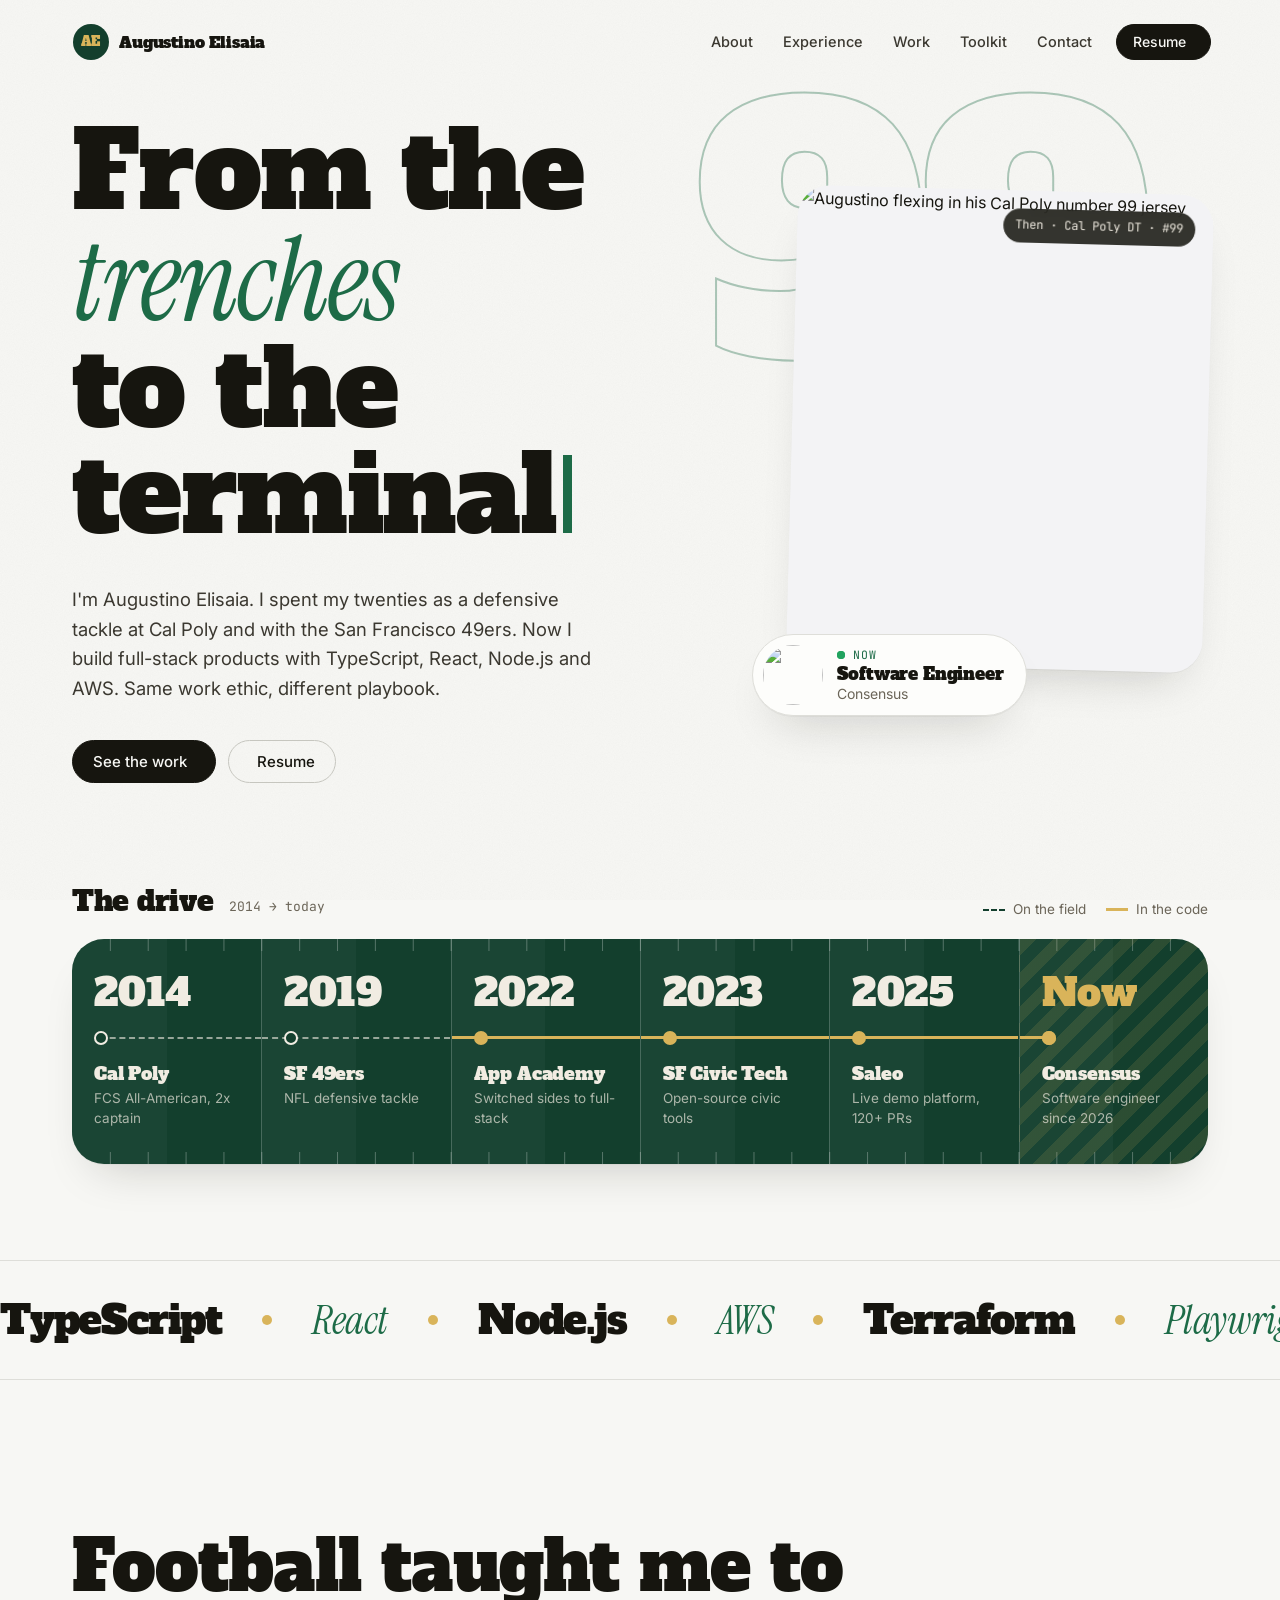
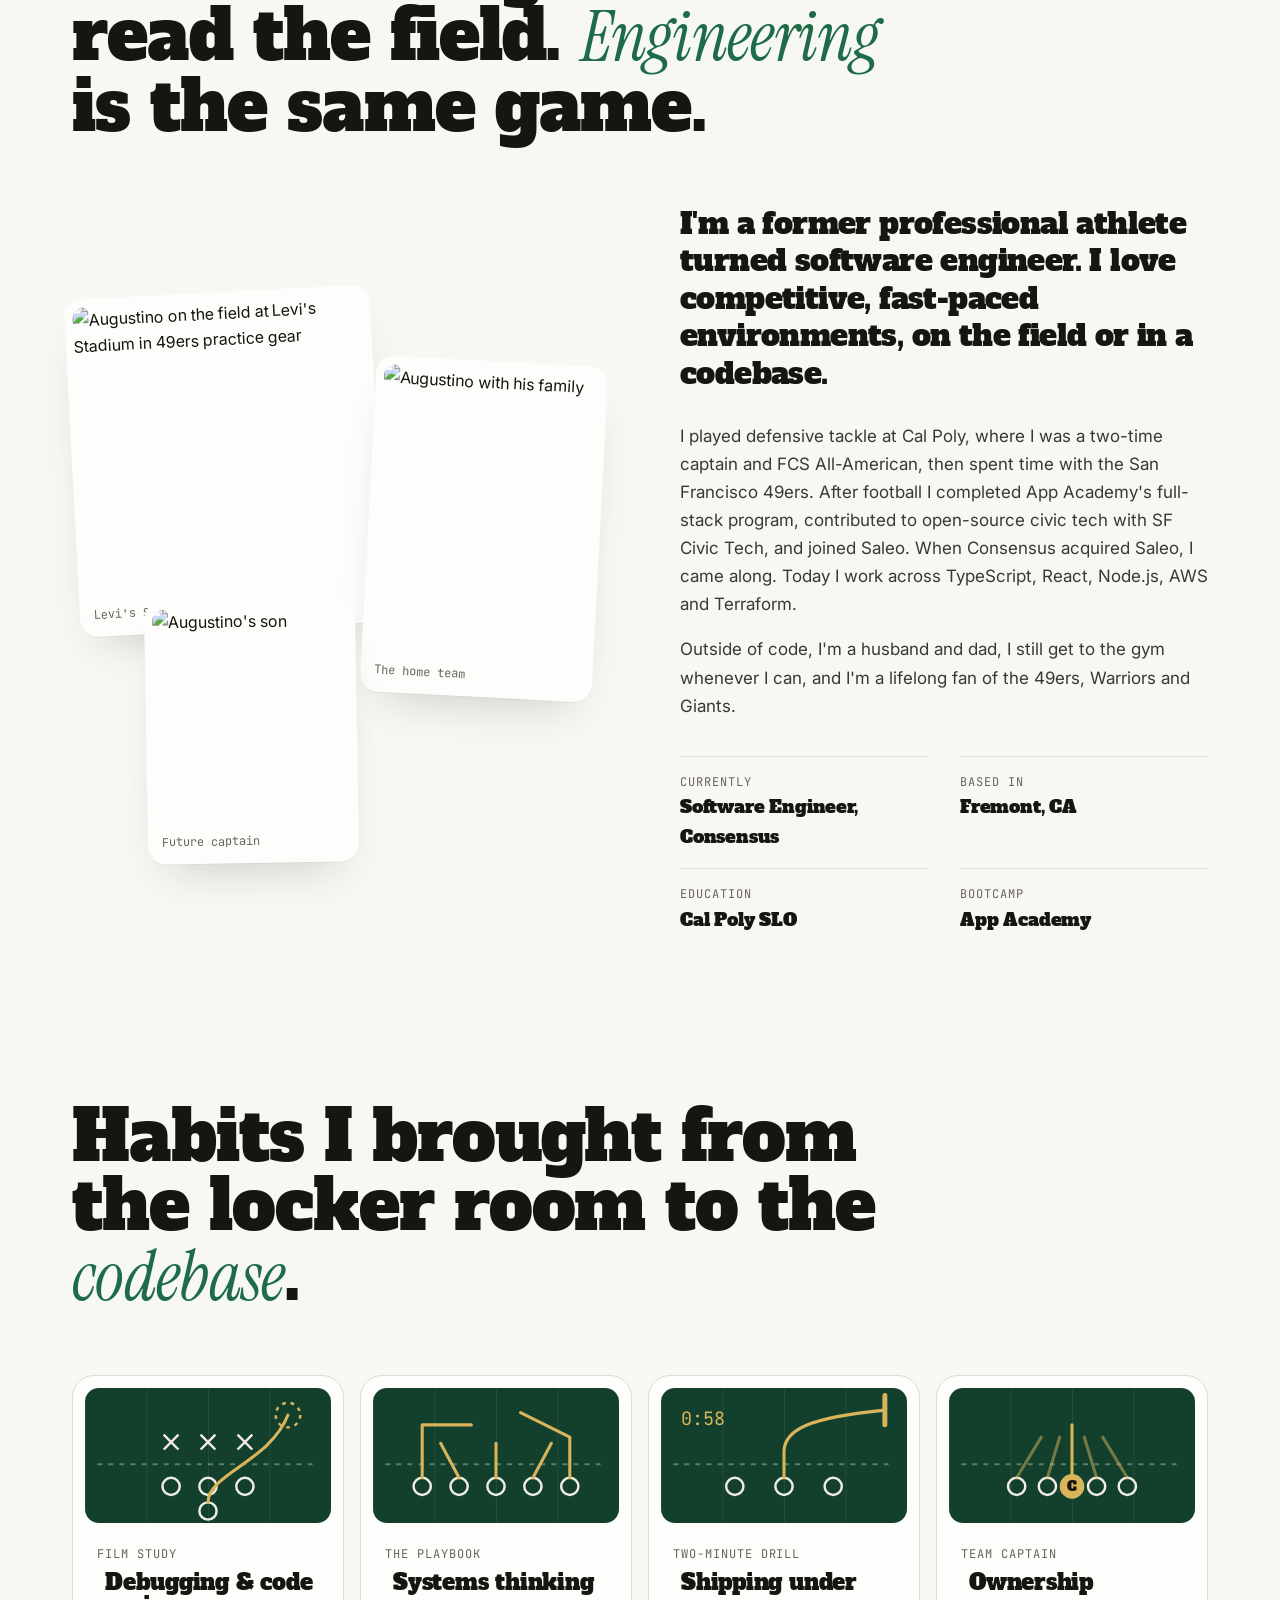
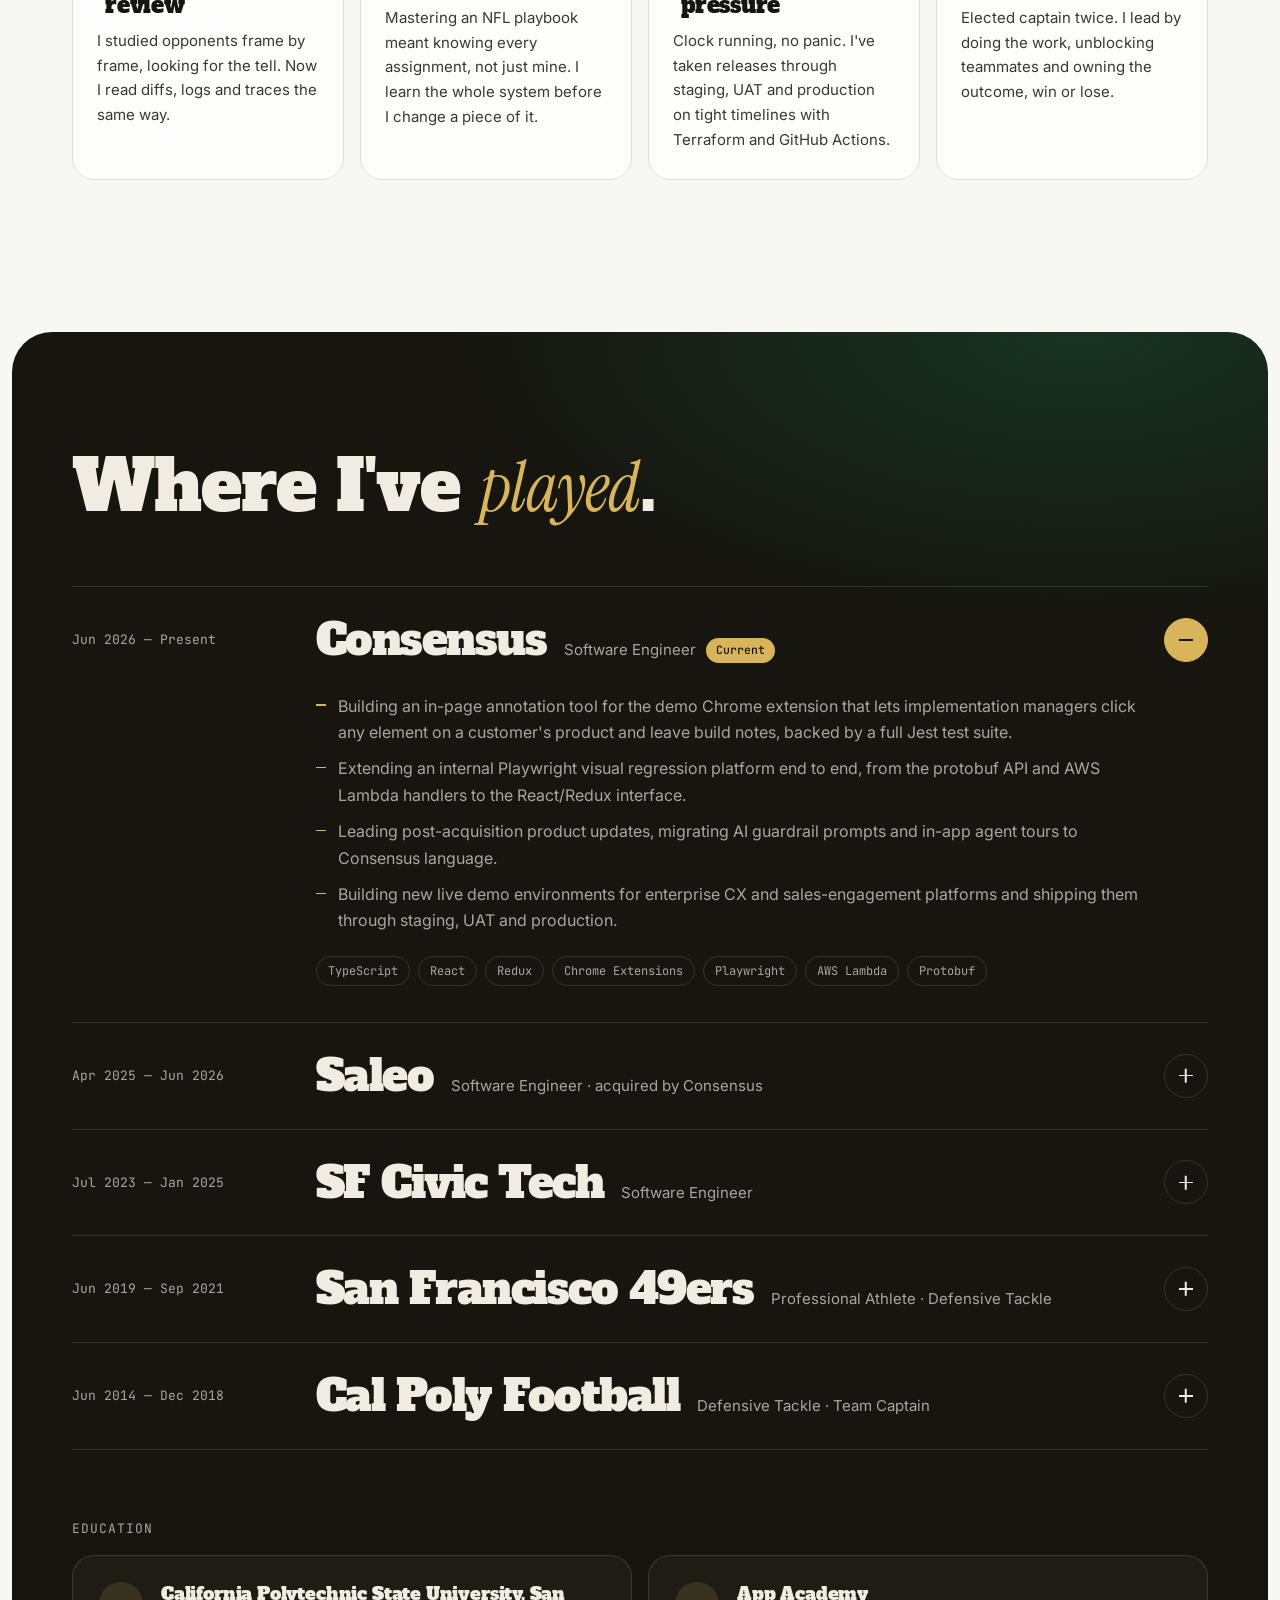
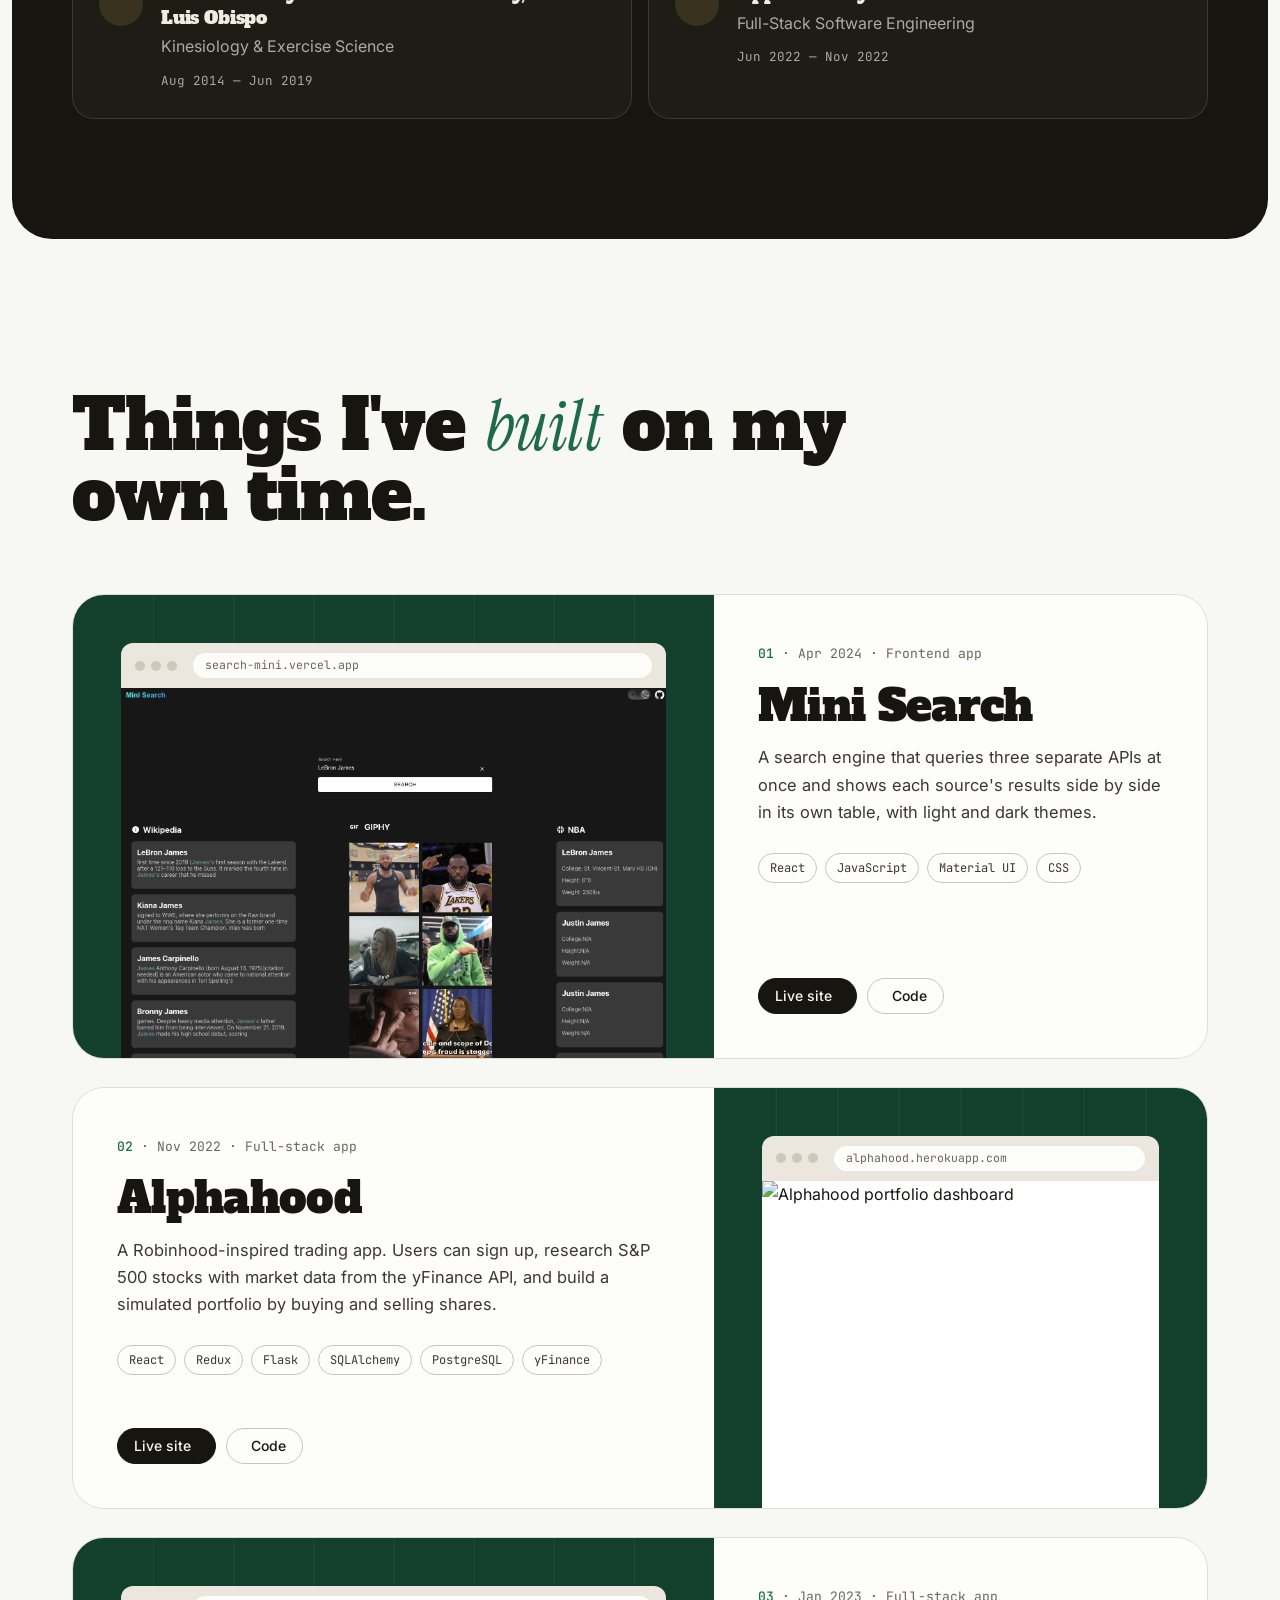
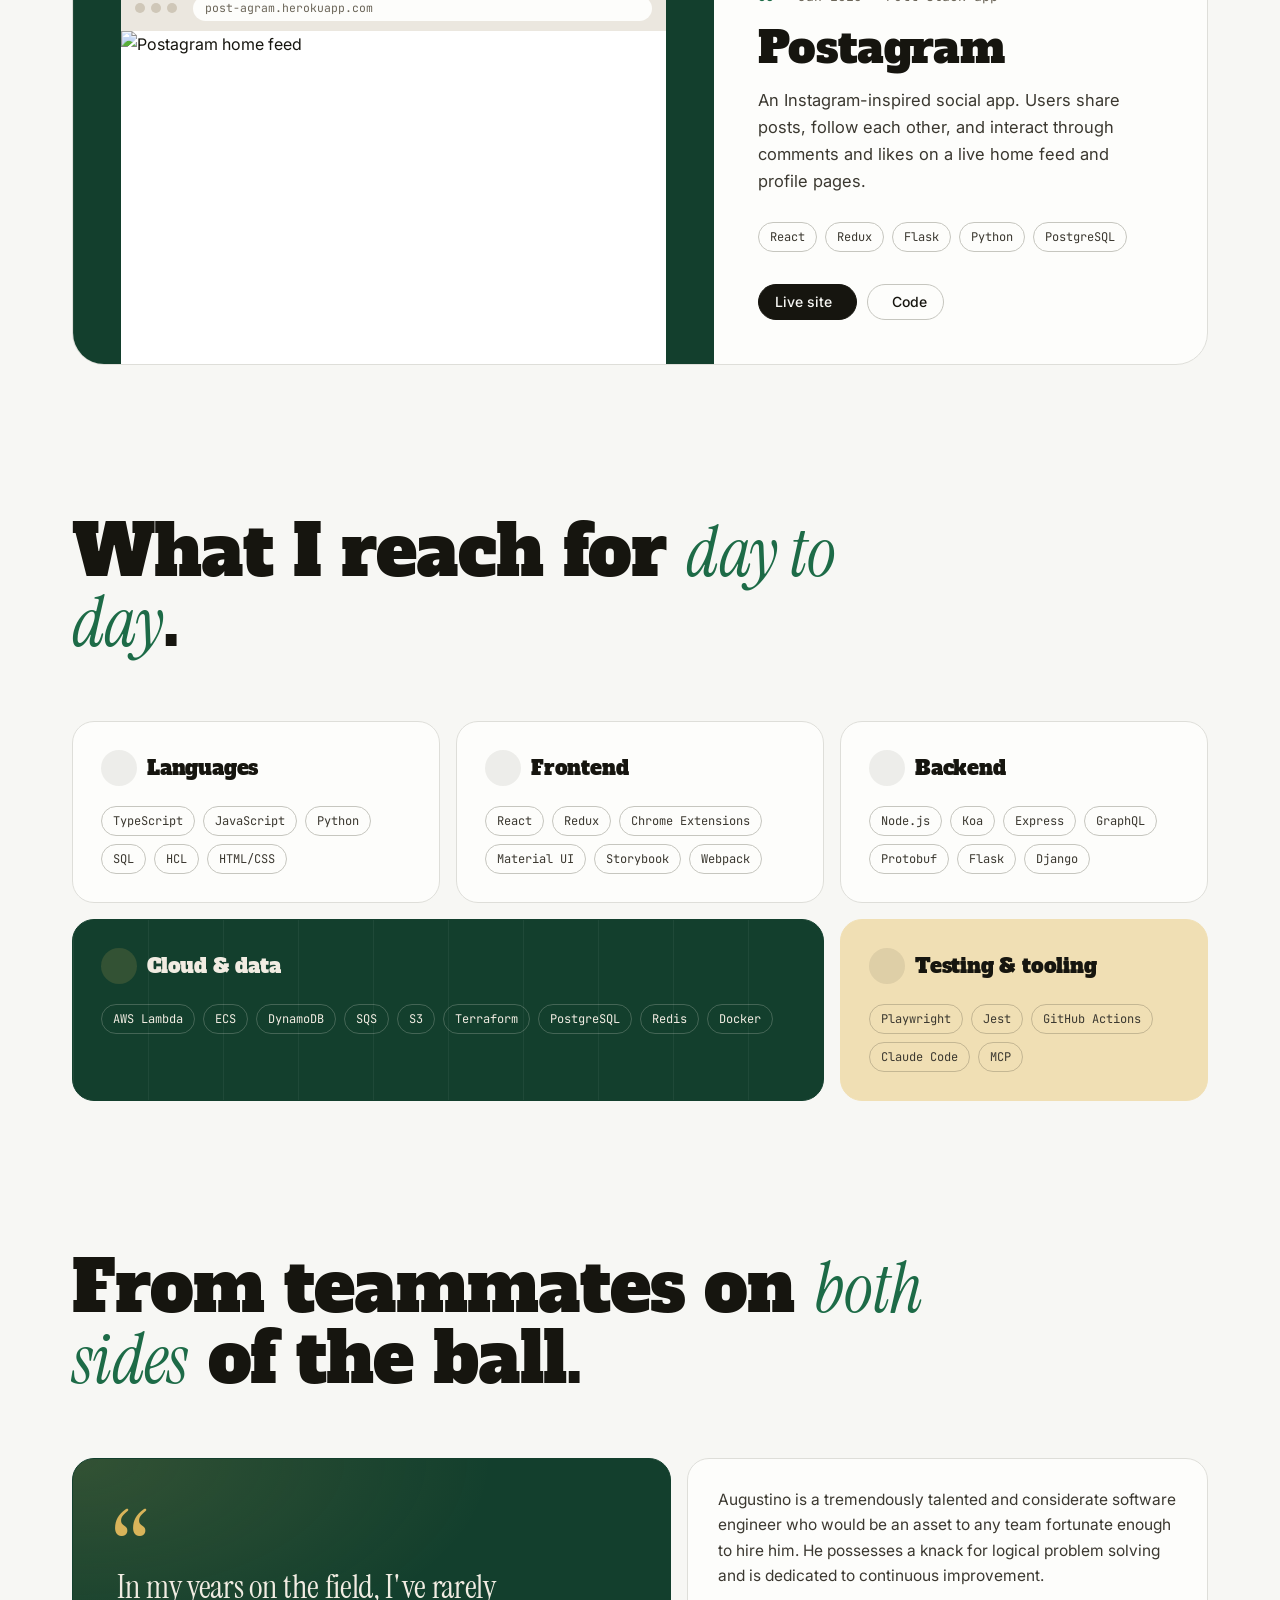
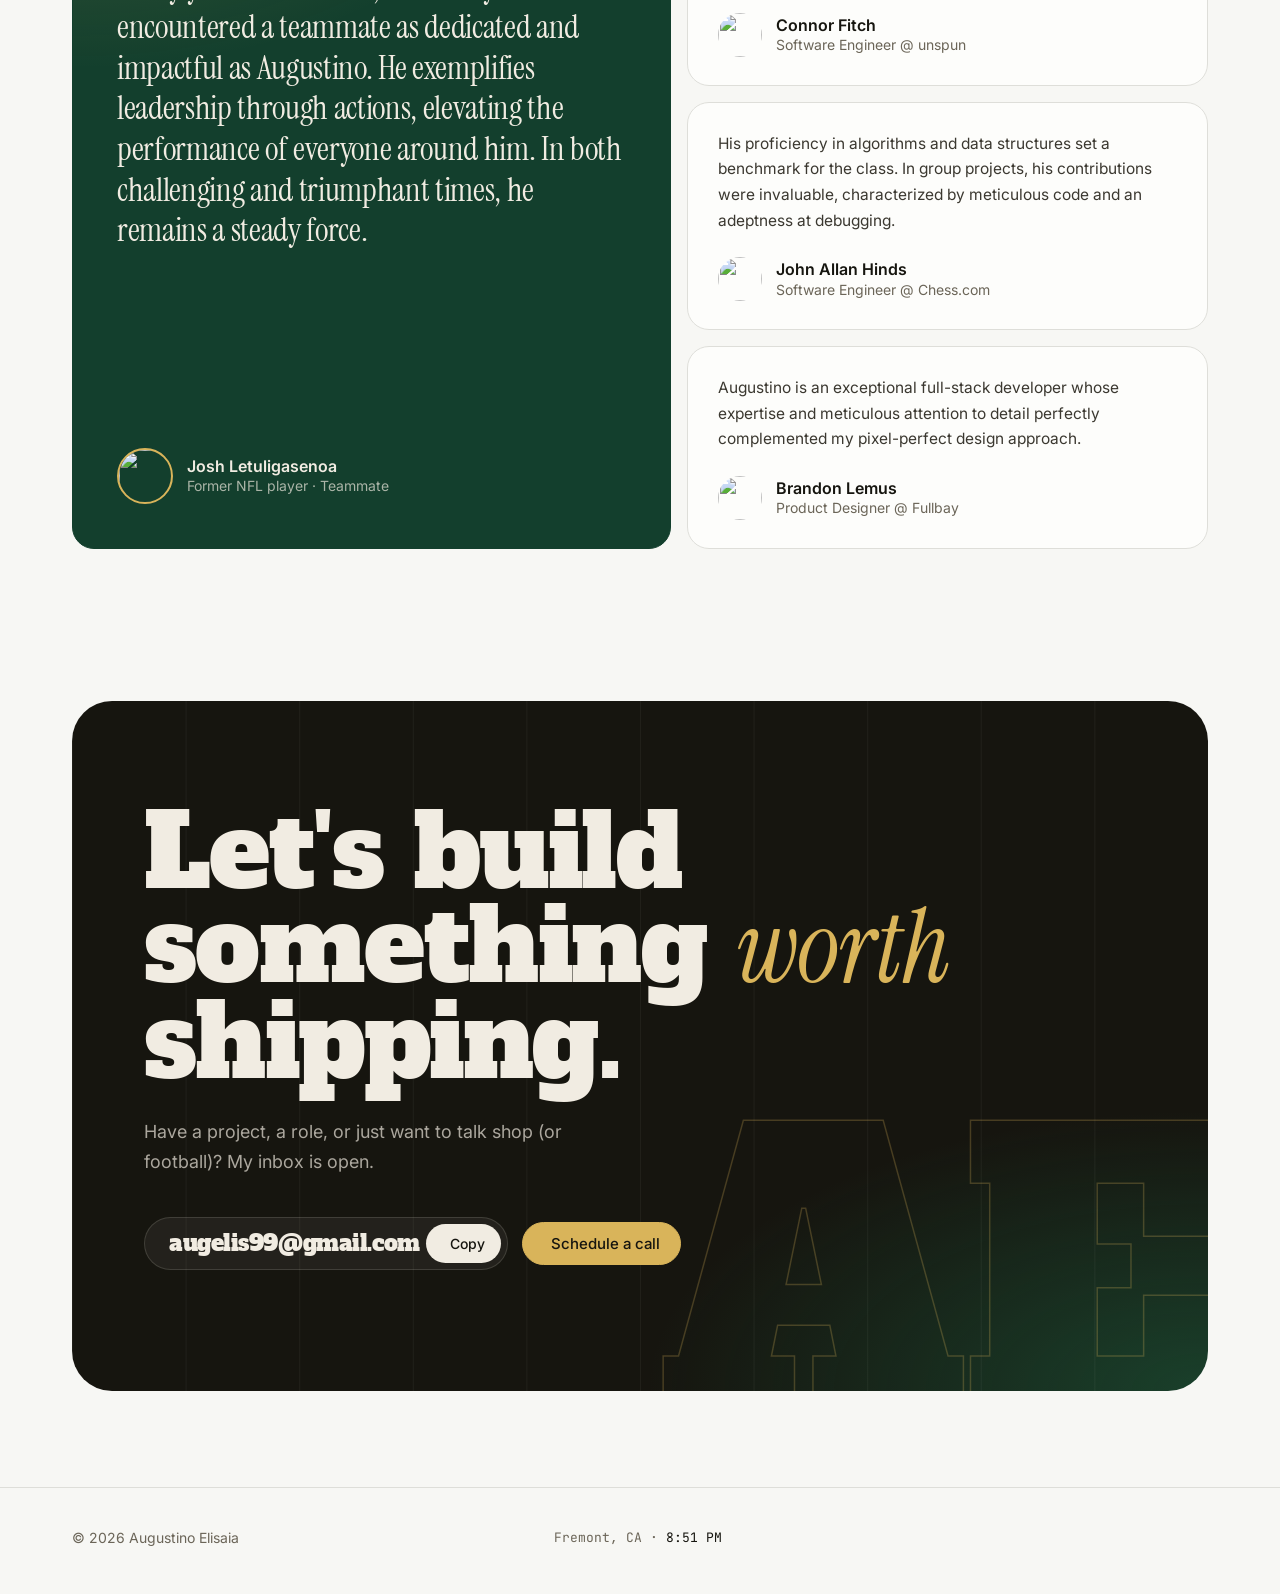
==== commit 1a0c434a: "Simplify hero and section headers, switch to Alfa Slab One Remove the status badge and numbered sect" ====
--- a/index.html
+++ b/index.html
@@ -7,7 +7,7 @@
 
   <title>Augustino Elisaia — Software Engineer</title>
   <meta name="description" content="Augustino Elisaia is a software engineer at Consensus in the San Francisco Bay Area and a former San Francisco 49ers defensive tackle, building with TypeScript, React, Node.js and AWS.">
-  <meta name="theme-color" content="#f4f0e8">
+  <meta name="theme-color" content="#f7f7f4">
 
   <meta property="og:title" content="Augustino Elisaia — Software Engineer">
   <meta property="og:description" content="From the trenches to the terminal. Full-stack software engineer from the Bay Area, former NFL defensive tackle.">
@@ -21,7 +21,7 @@
   <!-- Fonts -->
   <link rel="preconnect" href="https://fonts.googleapis.com">
   <link rel="preconnect" href="https://fonts.gstatic.com" crossorigin>
-  <link href="https://fonts.googleapis.com/css2?family=Bricolage+Grotesque:opsz,wght@12..96,400..800&family=Instrument+Serif:ital@0;1&family=Inter:wght@400;500;600&family=JetBrains+Mono:wght@400;500&display=swap" rel="stylesheet">
+  <link href="https://fonts.googleapis.com/css2?family=Alfa+Slab+One&family=Instrument+Serif:ital@0;1&family=Inter:wght@400;500;600&family=JetBrains+Mono:wght@400;500&display=swap" rel="stylesheet">
 
   <!-- Icons -->
   <link href="assets/vendor/bootstrap-icons/bootstrap-icons.min.css" rel="stylesheet">
@@ -63,10 +63,6 @@
     <section class="hero" id="top">
       <div class="container hero-grid">
         <div class="hero-copy">
-          <p class="status intro" style="--d: 0ms">
-            <span class="status-dot"></span> Software Engineer at Consensus · Bay Area
-          </p>
-
           <h1 class="hero-title">
             <span class="line"><span style="--d: 100ms">From the</span></span>
             <span class="line"><span style="--d: 180ms"><em>trenches</em></span></span>
@@ -184,7 +180,6 @@
     <section id="about" class="section">
       <div class="container">
         <header class="section-head reveal">
-          <p class="kicker"><span>01</span> About</p>
           <h2>Football taught me to read the field. <em>Engineering</em> is the same game.</h2>
         </header>
 
@@ -235,7 +230,6 @@
     <section id="playbook" class="section">
       <div class="container">
         <header class="section-head reveal">
-          <p class="kicker"><span>02</span> The playbook</p>
           <h2>Habits I brought from the locker room to the <em>codebase</em>.</h2>
         </header>
 
@@ -303,7 +297,6 @@
     <section id="experience" class="section section-dark">
       <div class="container">
         <header class="section-head reveal">
-          <p class="kicker"><span>03</span> Experience</p>
           <h2>Where I've <em>played</em>.</h2>
         </header>
 
@@ -435,7 +428,6 @@
     <section id="projects" class="section">
       <div class="container">
         <header class="section-head reveal">
-          <p class="kicker"><span>04</span> Selected work</p>
           <h2>Things I've <em>built</em> on my own time.</h2>
         </header>
 
@@ -507,7 +499,6 @@
     <section id="skills" class="section">
       <div class="container">
         <header class="section-head reveal">
-          <p class="kicker"><span>05</span> Toolkit</p>
           <h2>What I reach for <em>day to day</em>.</h2>
         </header>
 
@@ -540,7 +531,6 @@
     <section id="testimonials" class="section">
       <div class="container">
         <header class="section-head reveal">
-          <p class="kicker"><span>06</span> Kind words</p>
           <h2>From teammates on <em>both sides</em> of the ball.</h2>
         </header>
 
@@ -610,7 +600,6 @@
     <section id="contact" class="section">
       <div class="container">
         <div class="contact reveal">
-          <p class="kicker"><span>07</span> Contact</p>
           <h2>Let's build something <em>worth</em> shipping.</h2>
           <p class="contact-lead">
             Have a project, a role, or just want to talk shop (or football)? My inbox is open.
--- a/assets/css/site.css
+++ b/assets/css/site.css
@@ -2,14 +2,14 @@
 # Tokens
 --------------------------------------------------------------*/
 :root {
-  --paper: #f4f0e8;
-  --paper-2: #ece6da;
-  --card: #faf8f3;
+  --paper: #f7f7f4;
+  --paper-2: #ededea;
+  --card: #fdfdfb;
   --ink: #16150f;
   --ink-2: #3b3830;
   --muted: #6b6558;
-  --line: #ddd5c6;
-  --line-strong: #c9bfac;
+  --line: #deded9;
+  --line-strong: #c6c6bf;
 
   --turf: #133f2d;
   --turf-2: #1b5139;
@@ -21,7 +21,7 @@
   --on-dark-muted: rgba(241, 236, 226, 0.68);
   --on-dark-line: rgba(241, 236, 226, 0.14);
 
-  --font-display: "Bricolage Grotesque", "Inter", system-ui, sans-serif;
+  --font-display: "Alfa Slab One", "Rockwell", Georgia, serif;
   --font-serif: "Instrument Serif", Georgia, serif;
   --font-sans: "Inter", system-ui, -apple-system, "Segoe UI", sans-serif;
   --font-mono: "JetBrains Mono", ui-monospace, SFMono-Regular, Menlo, monospace;
@@ -54,6 +54,7 @@
 
 body {
   margin: 0;
+  font-synthesis: none;
   background: var(--paper);
   color: var(--ink);
   font-family: var(--font-sans);
@@ -71,7 +72,7 @@
   z-index: -1;
   pointer-events: none;
   opacity: 0.5;
-  background-image: url("data:image/svg+xml,%3Csvg xmlns='http://www.w3.org/2000/svg' width='180' height='180'%3E%3Cfilter id='n'%3E%3CfeTurbulence type='fractalNoise' baseFrequency='0.9' numOctaves='2' stitchTiles='stitch'/%3E%3CfeColorMatrix values='0 0 0 0 0.35 0 0 0 0 0.3 0 0 0 0 0.2 0 0 0 0.09 0'/%3E%3C/filter%3E%3Crect width='100%25' height='100%25' filter='url(%23n)'/%3E%3C/svg%3E");
+  background-image: url("data:image/svg+xml,%3Csvg xmlns='http://www.w3.org/2000/svg' width='180' height='180'%3E%3Cfilter id='n'%3E%3CfeTurbulence type='fractalNoise' baseFrequency='0.9' numOctaves='2' stitchTiles='stitch'/%3E%3CfeColorMatrix values='0 0 0 0 0.3 0 0 0 0 0.3 0 0 0 0 0.3 0 0 0 0.09 0'/%3E%3C/filter%3E%3Crect width='100%25' height='100%25' filter='url(%23n)'/%3E%3C/svg%3E");
 }
 
 img {
@@ -87,9 +88,9 @@
 h1, h2, h3, h4 {
   margin: 0;
   font-family: var(--font-display);
-  font-weight: 650;
+  font-weight: 400;
   line-height: 1.05;
-  letter-spacing: -0.03em;
+  letter-spacing: -0.01em;
 }
 
 h1 em, h2 em {
@@ -309,7 +310,7 @@
 
 .site-header.scrolled .nav {
   max-width: 880px;
-  background: rgba(250, 248, 243, 0.82);
+  background: rgba(253, 253, 251, 0.82);
   border-color: var(--line);
   box-shadow: 0 12px 32px -16px rgba(22, 21, 15, 0.25);
   backdrop-filter: blur(14px) saturate(1.4);
@@ -443,26 +444,13 @@
   align-items: center;
 }
 
-.status {
-  display: inline-flex;
-  align-items: center;
-  gap: 10px;
-  margin-bottom: 32px;
-  padding: 8px 16px 8px 14px;
-  border: 1px solid var(--line);
-  border-radius: 999px;
-  background: var(--card);
-  color: var(--ink-2);
-  font-size: 14px;
-  font-weight: 500;
-}
 
 .hero-title {
   margin-bottom: 32px;
   font-size: clamp(56px, 8.4vw, 116px);
   font-weight: 700;
   line-height: 0.9;
-  letter-spacing: -0.05em;
+  letter-spacing: -0.015em;
 }
 
 .hero-title em {
@@ -531,7 +519,7 @@
   font-size: clamp(200px, 26vw, 360px);
   font-weight: 800;
   line-height: 0.8;
-  letter-spacing: -0.06em;
+  letter-spacing: -0.015em;
   opacity: 0.35;
   user-select: none;
 }
@@ -734,7 +722,7 @@
   font-size: 38px;
   font-weight: 700;
   line-height: 40px;
-  letter-spacing: -0.04em;
+  letter-spacing: -0.015em;
 }
 
 .is-now .stop-year {
@@ -960,9 +948,6 @@
 
 .section-head {
   display: grid;
-  grid-template-columns: 220px minmax(0, 1fr);
-  gap: 24px;
-  align-items: start;
   margin-bottom: 64px;
 }
 
@@ -970,32 +955,10 @@
   max-width: 17ch;
   font-size: clamp(38px, 5.4vw, 72px);
   line-height: 1;
-  letter-spacing: -0.04em;
-}
-
-.kicker {
-  display: flex;
-  align-items: center;
-  gap: 10px;
-  margin: 10px 0 0;
-  color: var(--muted);
-  font-family: var(--font-mono);
-  font-size: 13px;
-  text-transform: uppercase;
-  letter-spacing: 0.08em;
-}
-
-.kicker span {
-  display: grid;
-  place-items: center;
-  width: 32px;
-  height: 32px;
-  border: 1px solid var(--line-strong);
-  border-radius: 50%;
-  color: var(--ink);
-  font-size: 11.5px;
-  letter-spacing: 0;
-}
+  letter-spacing: -0.015em;
+}
+
+
 
 @media (max-width: 760px) {
   :root {
@@ -1007,14 +970,9 @@
   }
 
   .section-head {
-    grid-template-columns: minmax(0, 1fr);
-    gap: 18px;
     margin-bottom: 44px;
   }
 
-  .kicker {
-    margin: 0;
-  }
 }
 
 /* Dark "night game" section */
@@ -1032,14 +990,7 @@
   color: var(--gold);
 }
 
-.section-dark .kicker {
-  color: var(--on-dark-muted);
-}
-
-.section-dark .kicker span {
-  border-color: var(--on-dark-line);
-  color: var(--on-dark);
-}
+
 
 .section-dark .tags li {
   border-color: var(--on-dark-line);
@@ -1677,7 +1628,7 @@
 .project h3 {
   margin-bottom: 16px;
   font-size: clamp(32px, 3.4vw, 44px);
-  letter-spacing: -0.04em;
+  letter-spacing: -0.015em;
 }
 
 .project-body > p:not(.project-num) {
@@ -1949,19 +1900,11 @@
   font-size: clamp(200px, 30vw, 420px);
   font-weight: 800;
   line-height: 1;
-  letter-spacing: -0.06em;
+  letter-spacing: -0.015em;
   pointer-events: none;
 }
 
-.contact .kicker {
-  margin-bottom: 28px;
-  color: var(--on-dark-muted);
-}
-
-.contact .kicker span {
-  border-color: var(--on-dark-line);
-  color: var(--on-dark);
-}
+
 
 .contact h2 {
   position: relative;
@@ -1971,7 +1914,7 @@
   font-size: clamp(48px, 8vw, 112px);
   font-weight: 700;
   line-height: 0.92;
-  letter-spacing: -0.05em;
+  letter-spacing: -0.015em;
 }
 
 .contact h2 em {
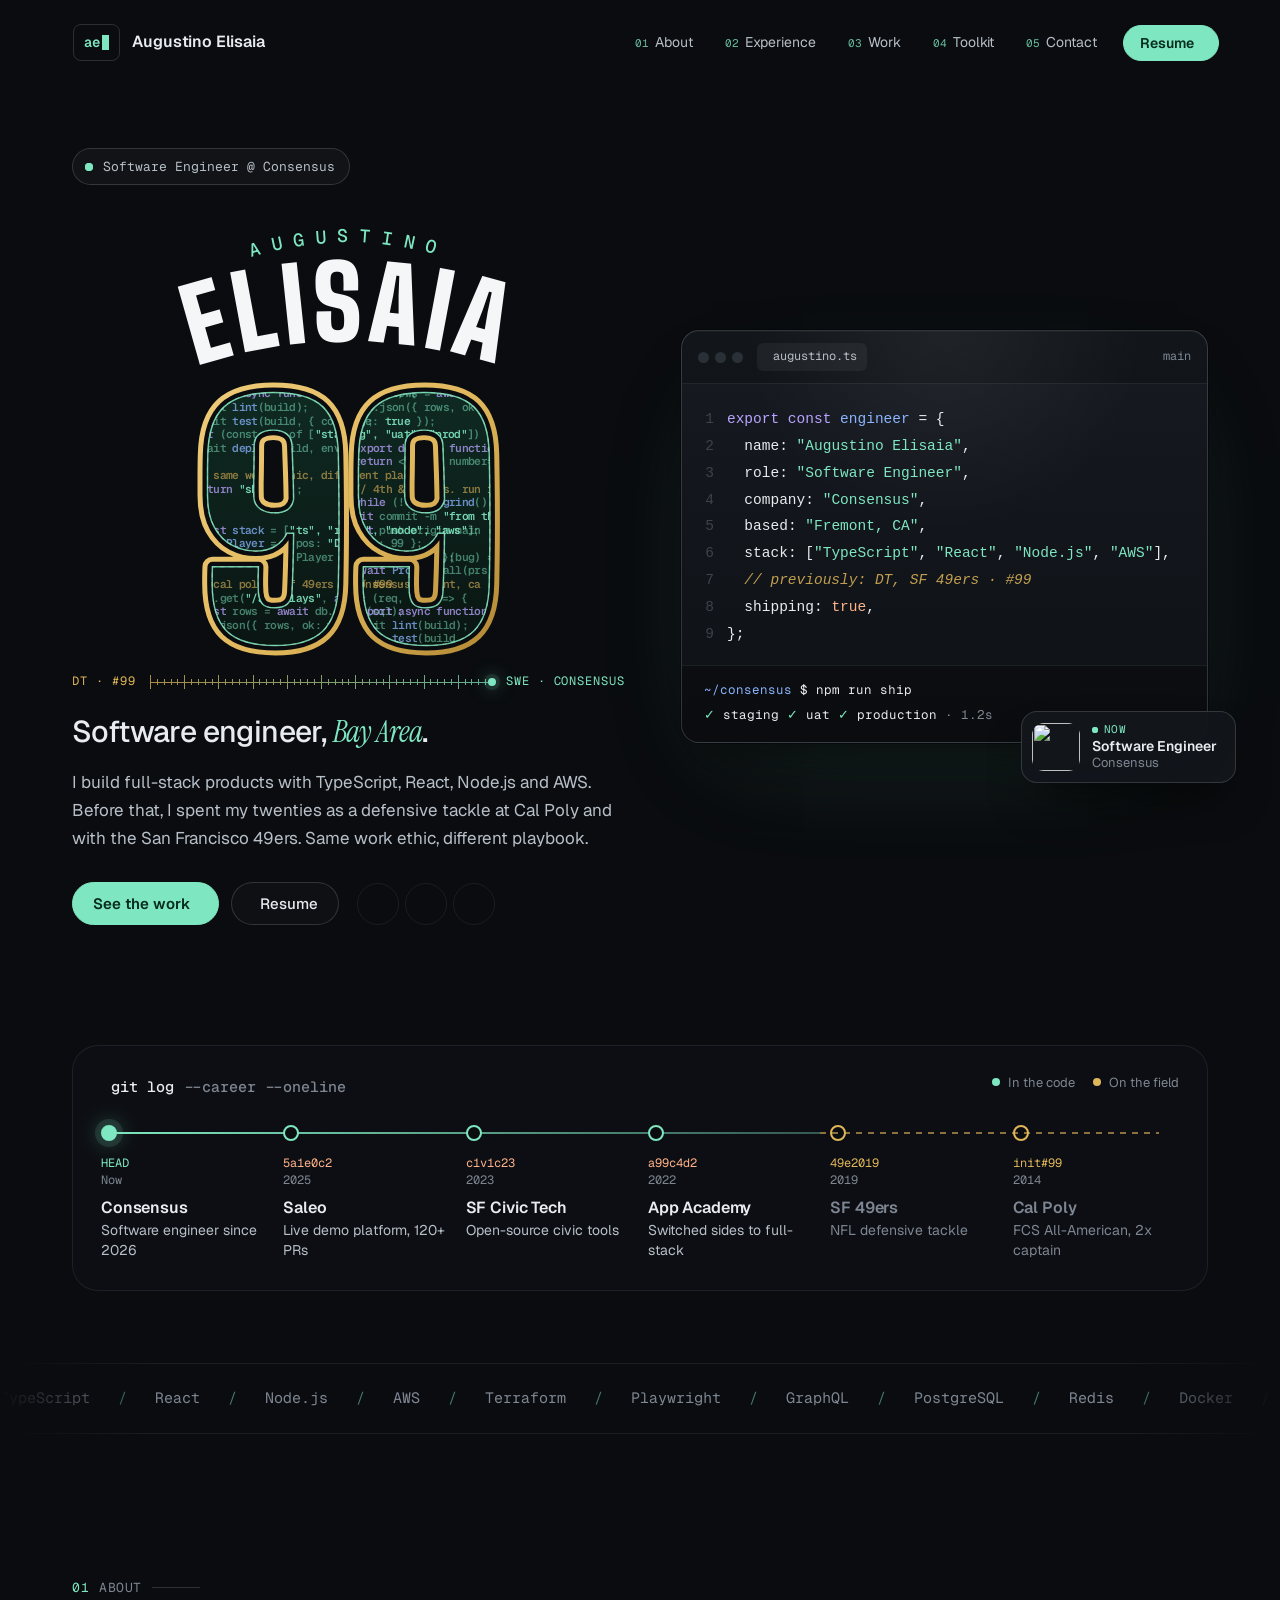
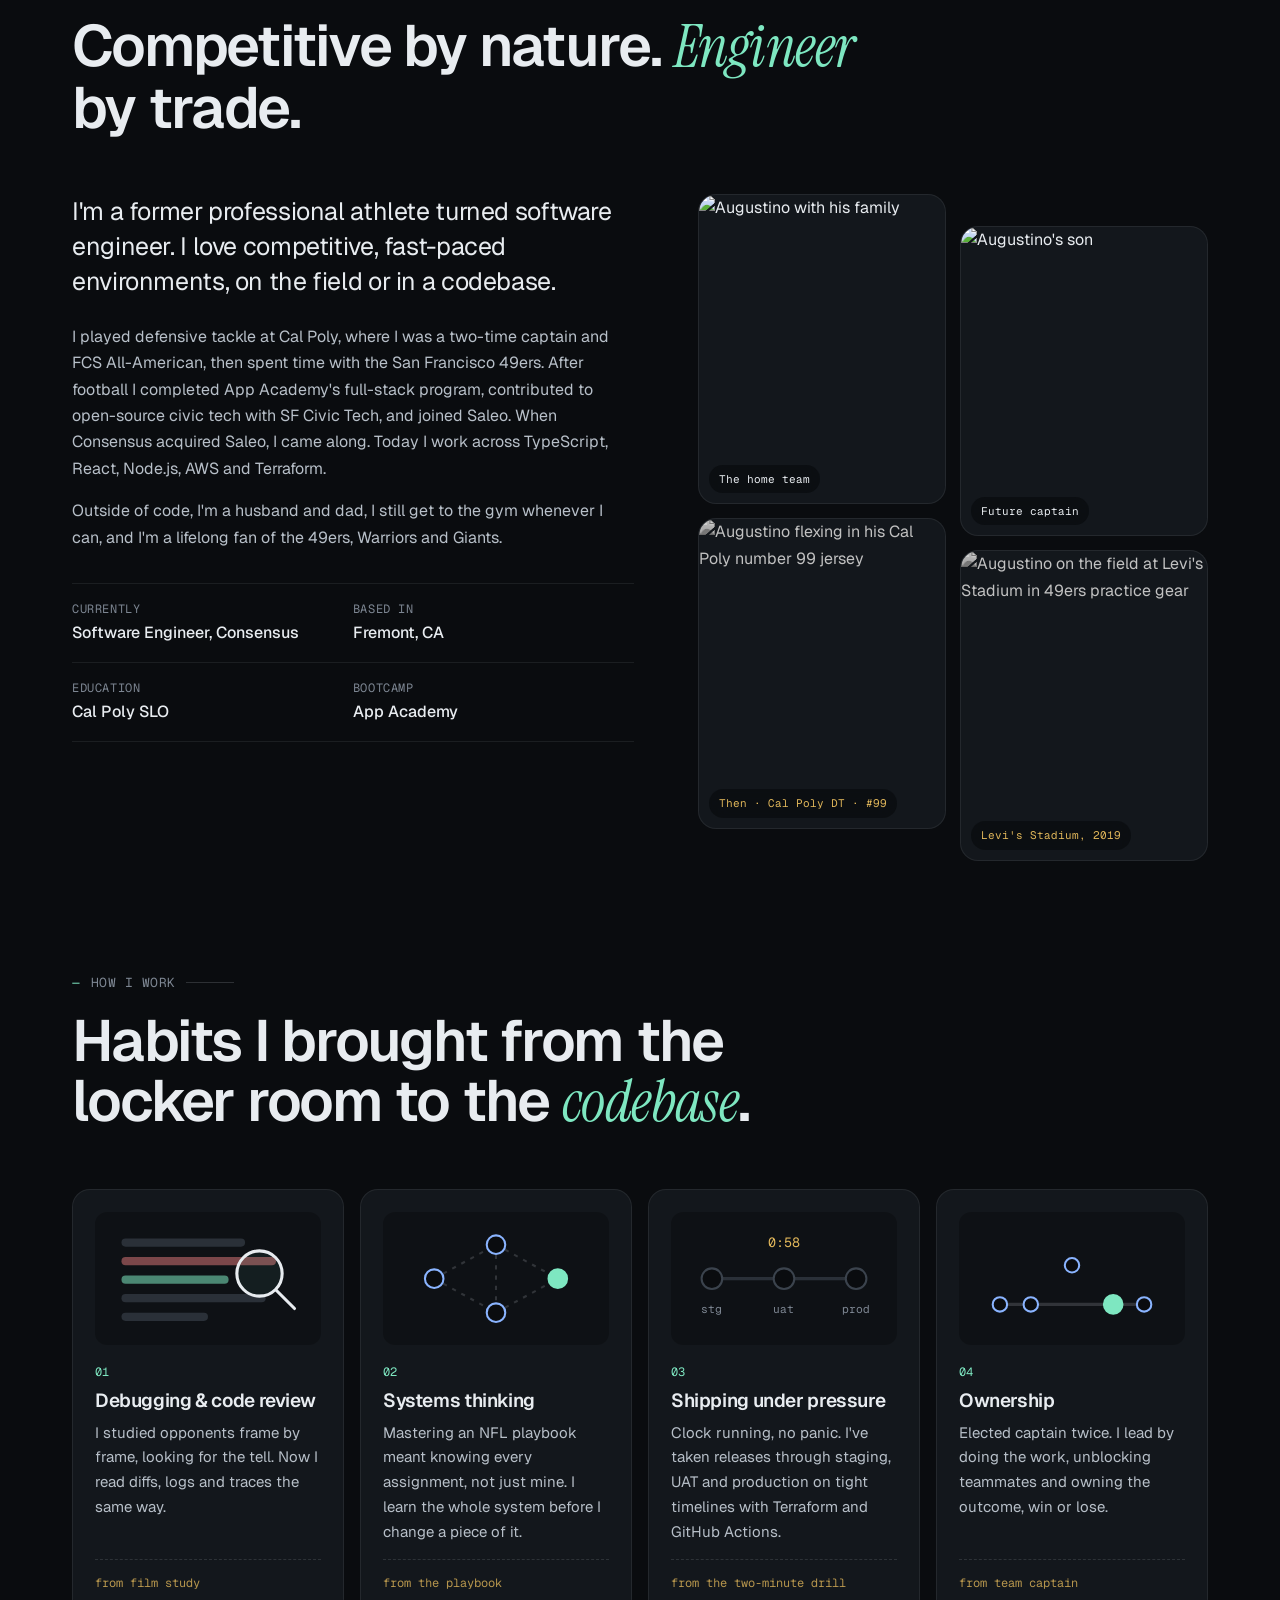
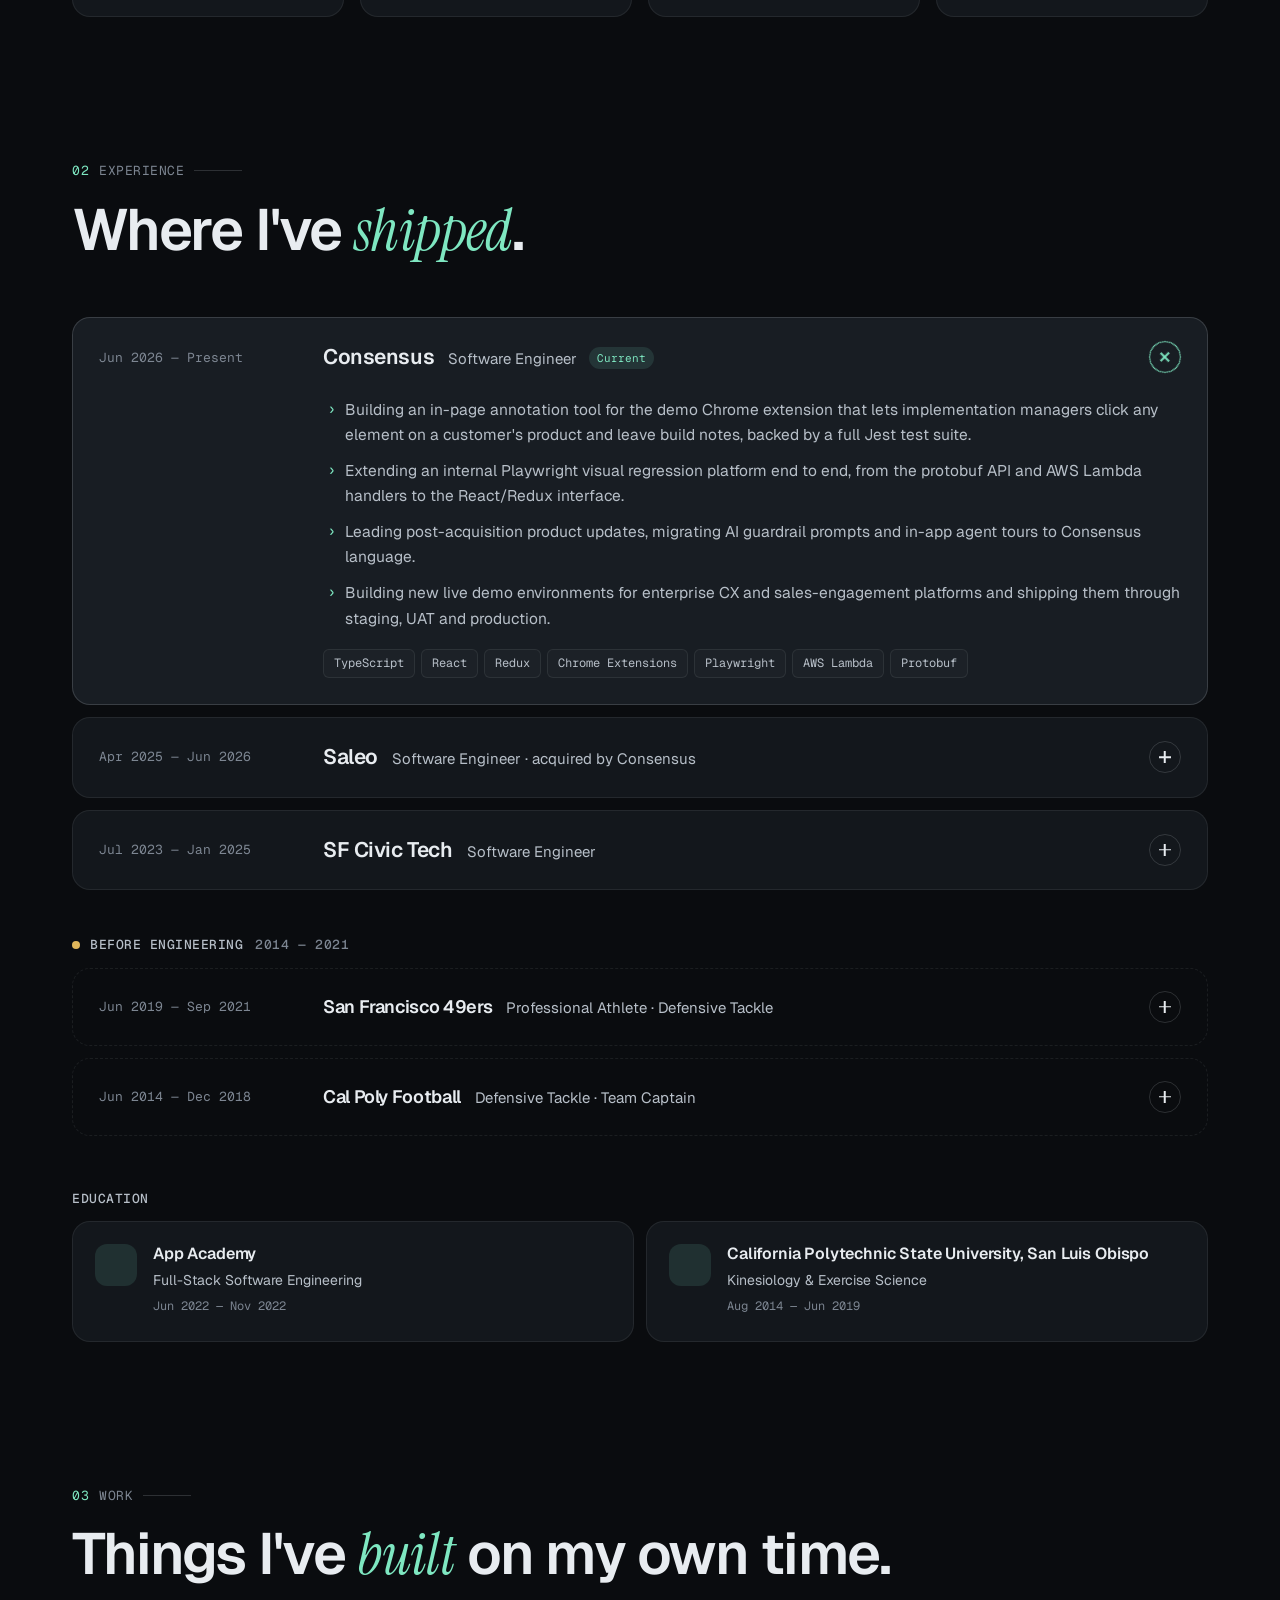
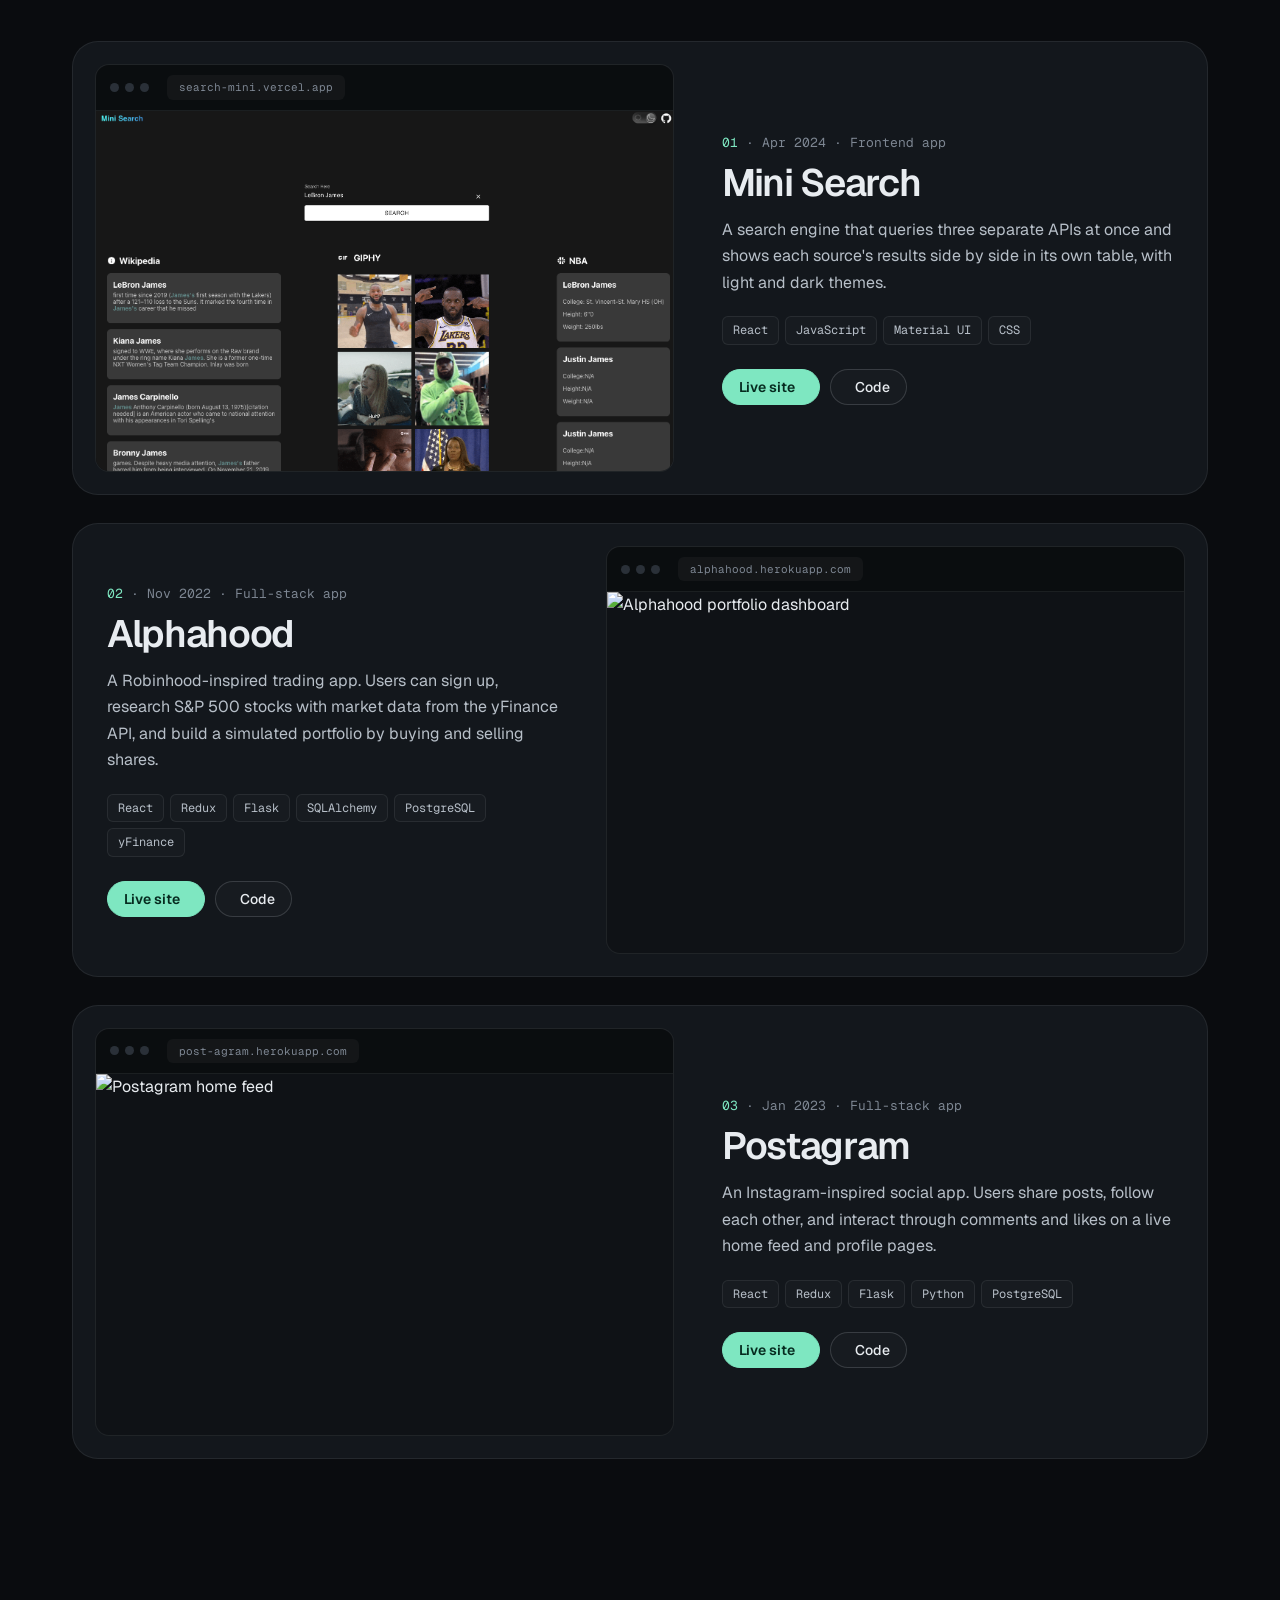
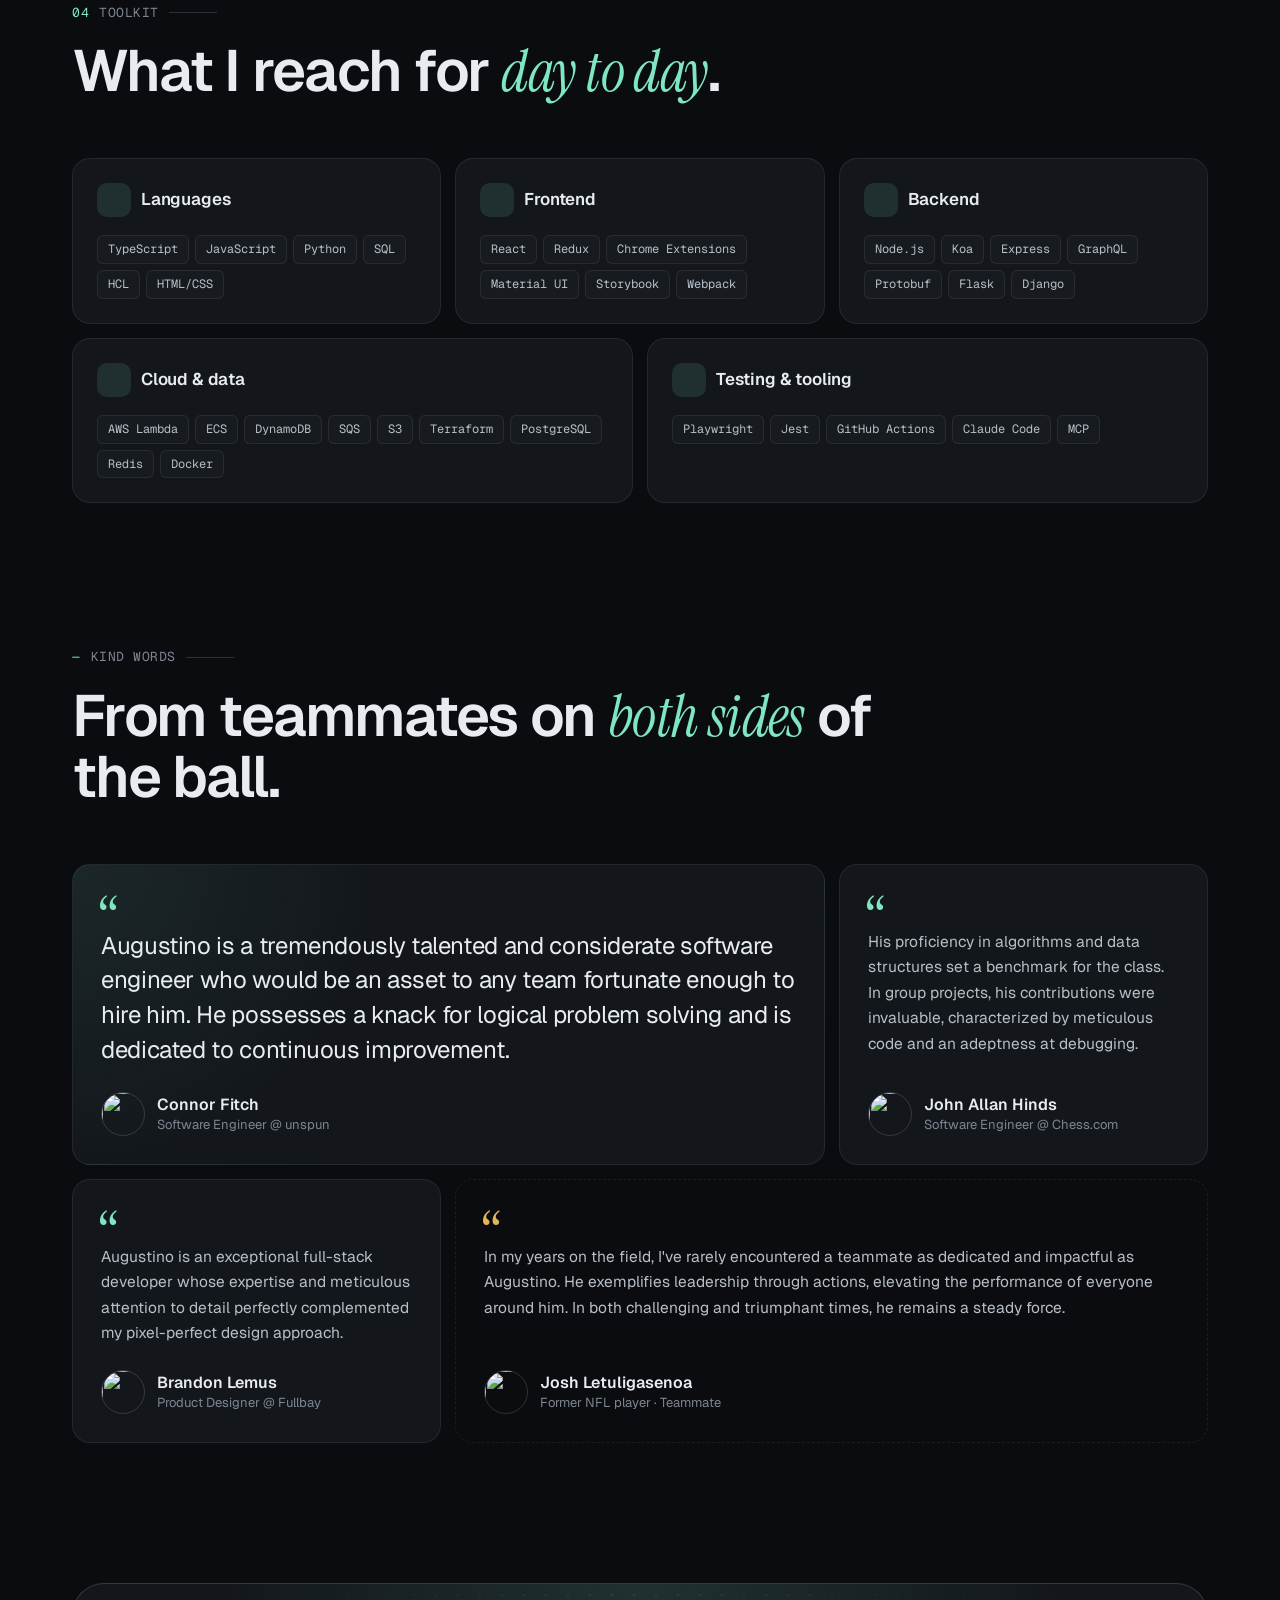
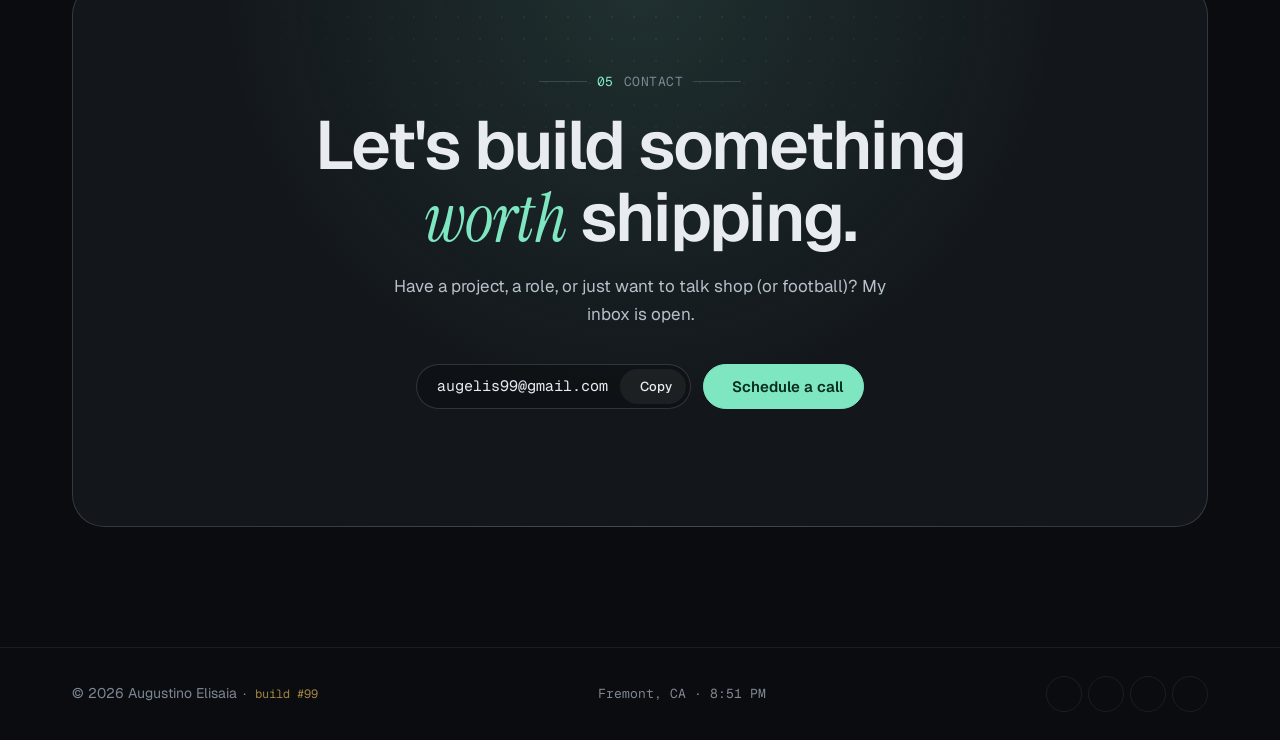
==== commit 152351c6: "Redesign hero name as a jersey nameplate Arched "ELISAIA" nameplate over a twill-stitched "99" whose" ====
--- a/index.html
+++ b/index.html
@@ -7,10 +7,10 @@
 
   <title>Augustino Elisaia — Software Engineer</title>
   <meta name="description" content="Augustino Elisaia is a software engineer at Consensus in the San Francisco Bay Area and a former San Francisco 49ers defensive tackle, building with TypeScript, React, Node.js and AWS.">
-  <meta name="theme-color" content="#f7f7f4">
+  <meta name="theme-color" content="#0a0c0f">
 
   <meta property="og:title" content="Augustino Elisaia — Software Engineer">
-  <meta property="og:description" content="From the trenches to the terminal. Full-stack software engineer from the Bay Area, former NFL defensive tackle.">
+  <meta property="og:description" content="Full-stack software engineer from the Bay Area building with TypeScript, React, Node.js and AWS. Former NFL defensive tackle.">
   <meta property="og:image" content="assets/img/about/Headshot.png">
   <meta property="og:type" content="website">
 
@@ -21,7 +21,7 @@
   <!-- Fonts -->
   <link rel="preconnect" href="https://fonts.googleapis.com">
   <link rel="preconnect" href="https://fonts.gstatic.com" crossorigin>
-  <link href="https://fonts.googleapis.com/css2?family=Alfa+Slab+One&family=Instrument+Serif:ital@0;1&family=Inter:wght@400;500;600&family=JetBrains+Mono:wght@400;500&display=swap" rel="stylesheet">
+  <link href="https://fonts.googleapis.com/css2?family=Big+Shoulders+Display:wght@800;900&family=Geist:wght@400;500;600;700&family=Geist+Mono:wght@400;500&family=Instrument+Serif:ital@1&display=swap" rel="stylesheet">
 
   <!-- Icons -->
   <link href="assets/vendor/bootstrap-icons/bootstrap-icons.min.css" rel="stylesheet">
@@ -33,12 +33,13 @@
 <body>
   <a class="skip-link" href="#main">Skip to content</a>
   <div class="scroll-progress" aria-hidden="true"></div>
+  <div class="backdrop" aria-hidden="true"></div>
 
   <!-- ======= Header ======= -->
   <header class="site-header">
     <div class="nav">
       <a href="#top" class="brand" aria-label="Augustino Elisaia, back to top">
-        <span class="brand-mark">AE</span>
+        <span class="brand-mark">ae<span class="caret"></span></span>
         <span class="brand-name">Augustino Elisaia</span>
       </a>
 
@@ -47,12 +48,12 @@
       </button>
 
       <nav id="nav-links" class="nav-links" aria-label="Primary">
-        <a href="#about">About</a>
-        <a href="#experience">Experience</a>
-        <a href="#projects">Work</a>
-        <a href="#skills">Toolkit</a>
-        <a href="#contact">Contact</a>
-        <a class="btn btn-ink btn-sm" target="_blank" rel="noopener" href="https://pdfhost.io/v/W.27~f4fs_Augustino_Elisaia_Resume">Resume <i class="bi bi-arrow-up-right"></i></a>
+        <a href="#about"><span class="nav-num">01</span>About</a>
+        <a href="#experience"><span class="nav-num">02</span>Experience</a>
+        <a href="#projects"><span class="nav-num">03</span>Work</a>
+        <a href="#skills"><span class="nav-num">04</span>Toolkit</a>
+        <a href="#contact"><span class="nav-num">05</span>Contact</a>
+        <a class="btn btn-primary btn-sm" target="_blank" rel="noopener" href="https://pdfhost.io/v/W.27~f4fs_Augustino_Elisaia_Resume">Resume <i class="bi bi-arrow-up-right"></i></a>
       </nav>
     </div>
   </header>
@@ -63,21 +64,70 @@
     <section class="hero" id="top">
       <div class="container hero-grid">
         <div class="hero-copy">
-          <h1 class="hero-title">
-            <span class="line"><span style="--d: 100ms">From the</span></span>
-            <span class="line"><span style="--d: 180ms"><em>trenches</em></span></span>
-            <span class="line"><span style="--d: 260ms">to the</span></span>
-            <span class="line"><span style="--d: 340ms">terminal<span class="caret" aria-hidden="true"></span></span></span>
+          <p class="status-pill intro" style="--d: 0ms">
+            <span class="status-dot"></span> Software Engineer @ Consensus
+          </p>
+
+          <h1 class="jersey-title">
+            <span class="sr-only">Augustino Elisaia</span>
+            <span class="jersey" data-jersey aria-hidden="true">
+              <svg class="jersey-svg" viewBox="0 0 640 490" focusable="false">
+                <defs>
+                  <path id="arcFirst" d="M150 84 Q320 -2 490 84" />
+                  <path id="arcLast" d="M50 222 Q320 78 590 222" />
+                  <clipPath id="nineClip">
+                    <text class="nine-glyph" x="320" y="482">99</text>
+                  </clipPath>
+                  <linearGradient id="nineBase" x1="0" y1="0" x2="0" y2="1">
+                    <stop offset="0" stop-color="#0f2a22" />
+                    <stop offset="1" stop-color="#0a1512" />
+                  </linearGradient>
+                  <linearGradient id="twill" x1="0" y1="0" x2="1" y2="1">
+                    <stop offset="0" stop-color="#f1cf7e" />
+                    <stop offset="0.55" stop-color="#e0b65a" />
+                    <stop offset="1" stop-color="#a77d2b" />
+                  </linearGradient>
+                </defs>
+
+                <text class="arch arch-first">
+                  <textPath href="#arcFirst" startOffset="50%"><tspan style="--i:0">A</tspan><tspan style="--i:1">U</tspan><tspan style="--i:2">G</tspan><tspan style="--i:3">U</tspan><tspan style="--i:4">S</tspan><tspan style="--i:5">T</tspan><tspan style="--i:6">I</tspan><tspan style="--i:7">N</tspan><tspan style="--i:8">O</tspan></textPath>
+                </text>
+                <text class="arch arch-last">
+                  <textPath href="#arcLast" startOffset="50%"><tspan style="--i:3">E</tspan><tspan style="--i:4">L</tspan><tspan style="--i:5">I</tspan><tspan style="--i:6">S</tspan><tspan style="--i:7">A</tspan><tspan style="--i:8">I</tspan><tspan style="--i:9">A</tspan></textPath>
+                </text>
+
+                <g class="nine">
+                  <text class="nine-glyph nine-twill" x="320" y="482">99</text>
+                  <text class="nine-glyph nine-gap" x="320" y="482">99</text>
+                  <g clip-path="url(#nineClip)">
+                    <rect x="0" y="200" width="640" height="290" fill="url(#nineBase)" />
+                    <g class="nine-code" data-nine-code></g>
+                    <rect class="nine-sheen" x="-200" y="200" width="160" height="290" />
+                  </g>
+                  <text class="nine-glyph nine-stitch" x="320" y="482">99</text>
+                  <text class="nine-glyph nine-edge" x="320" y="482">99</text>
+                </g>
+              </svg>
+            </span>
           </h1>
 
-          <p class="lead intro" style="--d: 420ms">
-            I'm Augustino Elisaia. I spent my twenties as a defensive tackle at Cal Poly and with the
-            San Francisco 49ers. Now I build full-stack products with TypeScript, React, Node.js and AWS.
-            Same work ethic, different playbook.
+          <div class="name-ruler intro" style="--d: 420ms" aria-hidden="true">
+            <span class="ruler-label ruler-field">DT · #99</span>
+            <span class="ruler-track"><span class="ruler-ball"></span></span>
+            <span class="ruler-label ruler-code">SWE · Consensus</span>
+          </div>
+
+          <p class="hero-tagline intro" style="--d: 300ms">
+            Software engineer, <em>Bay Area</em>.
           </p>
 
-          <div class="hero-actions intro" style="--d: 540ms">
-            <a class="btn btn-ink" href="#projects">See the work <i class="bi bi-arrow-down"></i></a>
+          <p class="lead intro" style="--d: 400ms">
+            I build full-stack products with TypeScript, React, Node.js and AWS. Before that, I spent my twenties
+            as a defensive tackle at Cal Poly and with the San Francisco 49ers. Same work ethic, different playbook.
+          </p>
+
+          <div class="hero-actions intro" style="--d: 520ms">
+            <a class="btn btn-primary" href="#projects">See the work <i class="bi bi-arrow-down"></i></a>
             <a class="btn" target="_blank" rel="noopener" href="https://pdfhost.io/v/W.27~f4fs_Augustino_Elisaia_Resume">
               <i class="bi bi-file-earmark-text"></i> Resume
             </a>
@@ -89,12 +139,33 @@
           </div>
         </div>
 
+        <!-- Editor: animated "about me" source file -->
         <div class="hero-visual intro" style="--d: 260ms">
-          <span class="jersey" aria-hidden="true">99</span>
-          <figure class="hero-photo">
-            <img src="assets/img/about/Splash-img.jpeg" alt="Augustino flexing in his Cal Poly number 99 jersey" width="1298" height="1594">
-            <figcaption class="chip chip-then">Then · Cal Poly DT · #99</figcaption>
-          </figure>
+          <div class="editor" data-tilt>
+            <div class="editor-bar">
+              <span class="dots" aria-hidden="true"><i></i><i></i><i></i></span>
+              <span class="editor-tab"><i class="bi bi-filetype-tsx"></i> augustino.ts</span>
+              <span class="editor-branch"><i class="bi bi-git"></i> main</span>
+            </div>
+            <p class="sr-only">
+              Augustino Elisaia, software engineer at Consensus, based in Fremont, CA. Stack: TypeScript, React, Node.js, AWS.
+              Previously a defensive tackle with the SF 49ers, number 99.
+            </p>
+            <pre class="code" aria-hidden="true"><code><span class="cl"><span class="k">export const</span> <span class="v">engineer</span> = {</span>
+<span class="cl">  <span class="p">name</span>: <span class="s">"Augustino Elisaia"</span>,</span>
+<span class="cl">  <span class="p">role</span>: <span class="s">"Software Engineer"</span>,</span>
+<span class="cl">  <span class="p">company</span>: <span class="s">"Consensus"</span>,</span>
+<span class="cl">  <span class="p">based</span>: <span class="s">"Fremont, CA"</span>,</span>
+<span class="cl">  <span class="p">stack</span>: [<span class="s">"TypeScript"</span>, <span class="s">"React"</span>, <span class="s">"Node.js"</span>, <span class="s">"AWS"</span>],</span>
+<span class="cl">  <span class="c">// previously: DT, SF 49ers · #99</span></span>
+<span class="cl">  <span class="p">shipping</span>: <span class="n">true</span>,</span>
+<span class="cl">};</span></code></pre>
+            <div class="terminal" aria-hidden="true">
+              <p class="term-line"><span class="prompt">~/consensus</span> <span class="t-cmd">$ npm run ship</span></p>
+              <p class="term-line term-out"><span class="ok">✓</span> staging <span class="ok">✓</span> uat <span class="ok">✓</span> production <span class="muted">· 1.2s</span></p>
+            </div>
+          </div>
+
           <div class="now-card">
             <img src="assets/img/about/Headshot.png" alt="" width="2131" height="1705">
             <div>
@@ -106,53 +177,59 @@
         </div>
       </div>
 
-      <!-- The drive: career at a glance -->
+      <!-- Career at a glance, as a commit history -->
       <div class="container">
-        <section class="drive intro" style="--d: 760ms" aria-labelledby="drive-title">
-          <div class="drive-head">
-            <h2 class="drive-title" id="drive-title">The drive <span>2014 → today</span></h2>
-            <p class="drive-legend">
+        <section class="gitlog intro" style="--d: 700ms" aria-labelledby="gitlog-title">
+          <div class="gitlog-head">
+            <h2 class="gitlog-title" id="gitlog-title"><i class="bi bi-git"></i> git log <span>--career --oneline</span></h2>
+            <p class="gitlog-legend">
+              <span><i class="key key-code"></i>In the code</span>
               <span><i class="key key-field"></i>On the field</span>
-              <span><i class="key key-code"></i>In the code</span>
             </p>
           </div>
 
-          <ol class="field" data-stagger>
-            <li class="stop is-field">
-              <span class="stop-year">2014</span>
-              <span class="stop-node" aria-hidden="true"></span>
+          <ol class="commits" data-stagger>
+            <li class="commit is-code is-now">
+              <span class="commit-node" aria-hidden="true"></span>
+              <span class="commit-hash">HEAD</span>
+              <span class="commit-year">Now</span>
+              <strong>Consensus</strong>
+              <span class="commit-msg">Software engineer since 2026</span>
+            </li>
+            <li class="commit is-code">
+              <span class="commit-node" aria-hidden="true"></span>
+              <span class="commit-hash">5a1e0c2</span>
+              <span class="commit-year">2025</span>
+              <strong>Saleo</strong>
+              <span class="commit-msg">Live demo platform, 120+ PRs</span>
+            </li>
+            <li class="commit is-code">
+              <span class="commit-node" aria-hidden="true"></span>
+              <span class="commit-hash">c1v1c23</span>
+              <span class="commit-year">2023</span>
+              <strong>SF Civic Tech</strong>
+              <span class="commit-msg">Open-source civic tools</span>
+            </li>
+            <li class="commit is-code">
+              <span class="commit-node" aria-hidden="true"></span>
+              <span class="commit-hash">a99c4d2</span>
+              <span class="commit-year">2022</span>
+              <strong>App Academy</strong>
+              <span class="commit-msg">Switched sides to full-stack</span>
+            </li>
+            <li class="commit is-field">
+              <span class="commit-node" aria-hidden="true"></span>
+              <span class="commit-hash">49e2019</span>
+              <span class="commit-year">2019</span>
+              <strong>SF 49ers</strong>
+              <span class="commit-msg">NFL defensive tackle</span>
+            </li>
+            <li class="commit is-field">
+              <span class="commit-node" aria-hidden="true"></span>
+              <span class="commit-hash">init#99</span>
+              <span class="commit-year">2014</span>
               <strong>Cal Poly</strong>
-              <span class="stop-role">FCS All-American, 2x captain</span>
-            </li>
-            <li class="stop is-field">
-              <span class="stop-year">2019</span>
-              <span class="stop-node" aria-hidden="true"></span>
-              <strong>SF 49ers</strong>
-              <span class="stop-role">NFL defensive tackle</span>
-            </li>
-            <li class="stop is-code">
-              <span class="stop-year">2022</span>
-              <span class="stop-node" aria-hidden="true"></span>
-              <strong>App Academy</strong>
-              <span class="stop-role">Switched sides to full-stack</span>
-            </li>
-            <li class="stop is-code">
-              <span class="stop-year">2023</span>
-              <span class="stop-node" aria-hidden="true"></span>
-              <strong>SF Civic Tech</strong>
-              <span class="stop-role">Open-source civic tools</span>
-            </li>
-            <li class="stop is-code">
-              <span class="stop-year">2025</span>
-              <span class="stop-node" aria-hidden="true"></span>
-              <strong>Saleo</strong>
-              <span class="stop-role">Live demo platform, 120+ PRs</span>
-            </li>
-            <li class="stop is-code is-now">
-              <span class="stop-year">Now</span>
-              <span class="stop-node" aria-hidden="true"></span>
-              <strong>Consensus</strong>
-              <span class="stop-role">Software engineer since 2026</span>
+              <span class="commit-msg">FCS All-American, 2x captain</span>
             </li>
           </ol>
         </section>
@@ -180,25 +257,11 @@
     <section id="about" class="section">
       <div class="container">
         <header class="section-head reveal">
-          <h2>Football taught me to read the field. <em>Engineering</em> is the same game.</h2>
+          <p class="eyebrow"><span>01</span> About</p>
+          <h2>Competitive by nature. <em>Engineer</em> by trade.</h2>
         </header>
 
         <div class="about-grid">
-          <div class="about-photos" data-stagger aria-label="Personal photos">
-            <figure class="photo photo-a">
-              <img src="assets/img/about/Niners.jpeg" alt="Augustino on the field at Levi's Stadium in 49ers practice gear" loading="lazy">
-              <figcaption>Levi's Stadium, 2019</figcaption>
-            </figure>
-            <figure class="photo photo-b">
-              <img src="assets/img/about/Fam2.png" alt="Augustino with his family" loading="lazy">
-              <figcaption>The home team</figcaption>
-            </figure>
-            <figure class="photo photo-c">
-              <img src="assets/img/about/zane.JPG" alt="Augustino's son" loading="lazy">
-              <figcaption>Future captain</figcaption>
-            </figure>
-          </div>
-
           <div class="about-copy reveal">
             <p class="about-lede">
               I'm a former professional athlete turned software engineer. I love competitive, fast-paced environments,
@@ -222,82 +285,108 @@
               <div><dt>Bootcamp</dt><dd>App Academy</dd></div>
             </dl>
           </div>
+
+          <div class="about-photos" data-stagger aria-label="Personal photos">
+            <figure class="photo photo-a">
+              <img src="assets/img/about/Fam2.png" alt="Augustino with his family" loading="lazy">
+              <figcaption>The home team</figcaption>
+            </figure>
+            <figure class="photo photo-b">
+              <img src="assets/img/about/zane.JPG" alt="Augustino's son" loading="lazy">
+              <figcaption>Future captain</figcaption>
+            </figure>
+            <figure class="photo photo-c is-then">
+              <img src="assets/img/about/Splash-img.jpeg" alt="Augustino flexing in his Cal Poly number 99 jersey" loading="lazy">
+              <figcaption>Then · Cal Poly DT · #99</figcaption>
+            </figure>
+            <figure class="photo photo-d is-then">
+              <img src="assets/img/about/Niners.jpeg" alt="Augustino on the field at Levi's Stadium in 49ers practice gear" loading="lazy">
+              <figcaption>Levi's Stadium, 2019</figcaption>
+            </figure>
+          </div>
         </div>
       </div>
     </section>
 
-    <!-- ======= Playbook ======= -->
-    <section id="playbook" class="section">
+    <!-- ======= Principles ======= -->
+    <section id="principles" class="section">
       <div class="container">
         <header class="section-head reveal">
+          <p class="eyebrow"><span>—</span> How I work</p>
           <h2>Habits I brought from the locker room to the <em>codebase</em>.</h2>
         </header>
 
-        <div class="plays" data-stagger>
-          <article class="play">
-            <svg class="play-diagram" viewBox="0 0 200 110" aria-hidden="true">
-              <line class="los" x1="10" y1="62" x2="190" y2="62" />
-              <circle cx="70" cy="80" r="7" /><circle cx="100" cy="80" r="7" /><circle cx="130" cy="80" r="7" />
-              <circle cx="100" cy="100" r="7" />
-              <path class="x" d="M64 38l12 12M76 38l-12 12M94 38l12 12M106 38l-12 12M124 38l12 12M136 38l-12 12" />
-              <path class="route" d="M100 93 C 100 70, 150 60, 165 22" />
-              <circle class="focus" cx="165" cy="22" r="10" />
+        <div class="principles" data-stagger>
+          <article class="principle">
+            <svg class="glyph glyph-diff" viewBox="0 0 200 110" aria-hidden="true">
+              <rect class="g-line" x="16" y="16" width="120" height="8" rx="4" />
+              <rect class="g-line del" x="16" y="34" width="150" height="8" rx="4" />
+              <rect class="g-line add" x="16" y="52" width="104" height="8" rx="4" />
+              <rect class="g-line" x="16" y="70" width="140" height="8" rx="4" />
+              <rect class="g-line" x="16" y="88" width="84" height="8" rx="4" />
+              <g class="lens"><circle cx="150" cy="50" r="22" /><path d="M166 66 L184 84" /></g>
             </svg>
-            <p class="play-from">Film study</p>
-            <h3><i class="bi bi-arrow-right"></i> Debugging &amp; code review</h3>
+            <p class="principle-num">01</p>
+            <h3>Debugging &amp; code review</h3>
             <p>I studied opponents frame by frame, looking for the tell. Now I read diffs, logs and traces the same way.</p>
+            <p class="origin"><i class="bi bi-arrow-return-right"></i> from film study</p>
           </article>
 
-          <article class="play">
-            <svg class="play-diagram" viewBox="0 0 200 110" aria-hidden="true">
-              <line class="los" x1="10" y1="62" x2="190" y2="62" />
-              <circle cx="40" cy="80" r="7" /><circle cx="70" cy="80" r="7" /><circle cx="100" cy="80" r="7" /><circle cx="130" cy="80" r="7" /><circle cx="160" cy="80" r="7" />
-              <path class="route" d="M40 73 V 30 H 80" />
-              <path class="route" d="M160 73 V 40 L 120 20" />
-              <path class="route" d="M100 73 V 45" />
-              <path class="route" d="M70 73 L 55 45" />
-              <path class="route" d="M130 73 L 145 45" />
+          <article class="principle">
+            <svg class="glyph glyph-graph" viewBox="0 0 200 110" aria-hidden="true">
+              <path class="edge" d="M40 55 L100 22 M40 55 L100 88 M100 22 L160 55 M100 88 L160 55 M100 22 L100 88" />
+              <circle class="node" cx="40" cy="55" r="9" />
+              <circle class="node" cx="100" cy="22" r="9" />
+              <circle class="node" cx="100" cy="88" r="9" />
+              <circle class="node hot" cx="160" cy="55" r="9" />
             </svg>
-            <p class="play-from">The playbook</p>
-            <h3><i class="bi bi-arrow-right"></i> Systems thinking</h3>
+            <p class="principle-num">02</p>
+            <h3>Systems thinking</h3>
             <p>Mastering an NFL playbook meant knowing every assignment, not just mine. I learn the whole system before I change a piece of it.</p>
+            <p class="origin"><i class="bi bi-arrow-return-right"></i> from the playbook</p>
           </article>
 
-          <article class="play">
-            <svg class="play-diagram" viewBox="0 0 200 110" aria-hidden="true">
-              <line class="los" x1="10" y1="62" x2="190" y2="62" />
-              <circle cx="60" cy="80" r="7" /><circle cx="100" cy="80" r="7" /><circle cx="140" cy="80" r="7" />
-              <path class="route" d="M100 73 V 52 C 100 34, 120 24, 182 18" />
-              <path class="goal" d="M182 6 V 30" />
-              <text class="clock" x="16" y="30">0:58</text>
+          <article class="principle">
+            <svg class="glyph glyph-pipe" viewBox="0 0 200 110" aria-hidden="true">
+              <path class="track" d="M30 55 H170" />
+              <path class="flow" d="M30 55 H170" />
+              <circle class="stage s1" cx="30" cy="55" r="10" />
+              <circle class="stage s2" cx="100" cy="55" r="10" />
+              <circle class="stage s3" cx="170" cy="55" r="10" />
+              <text x="30" y="88">stg</text><text x="100" y="88">uat</text><text x="170" y="88">prod</text>
+              <text class="clock" x="100" y="24">0:58</text>
             </svg>
-            <p class="play-from">Two-minute drill</p>
-            <h3><i class="bi bi-arrow-right"></i> Shipping under pressure</h3>
+            <p class="principle-num">03</p>
+            <h3>Shipping under pressure</h3>
             <p>Clock running, no panic. I've taken releases through staging, UAT and production on tight timelines with Terraform and GitHub Actions.</p>
+            <p class="origin"><i class="bi bi-arrow-return-right"></i> from the two-minute drill</p>
           </article>
 
-          <article class="play">
-            <svg class="play-diagram" viewBox="0 0 200 110" aria-hidden="true">
-              <line class="los" x1="10" y1="62" x2="190" y2="62" />
-              <circle cx="55" cy="80" r="7" /><circle cx="80" cy="80" r="7" /><circle cx="120" cy="80" r="7" /><circle cx="145" cy="80" r="7" />
-              <circle class="captain" cx="100" cy="80" r="9" />
-              <text class="c" x="100" y="84">C</text>
-              <path class="route" d="M100 71 V 30" />
-              <path class="route faint" d="M55 73 L 75 40 M80 73 L 90 40 M120 73 L 110 40 M145 73 L 125 40" />
+          <article class="principle">
+            <svg class="glyph glyph-merge" viewBox="0 0 200 110" aria-hidden="true">
+              <path class="branch" d="M30 80 H170" />
+              <path class="branch alt" d="M60 80 C 80 30, 120 30, 140 80" />
+              <circle class="node" cx="30" cy="80" r="7" />
+              <circle class="node" cx="60" cy="80" r="7" />
+              <circle class="node" cx="100" cy="42" r="7" />
+              <circle class="node hot" cx="140" cy="80" r="9" />
+              <circle class="node" cx="170" cy="80" r="7" />
             </svg>
-            <p class="play-from">Team captain</p>
-            <h3><i class="bi bi-arrow-right"></i> Ownership</h3>
+            <p class="principle-num">04</p>
+            <h3>Ownership</h3>
             <p>Elected captain twice. I lead by doing the work, unblocking teammates and owning the outcome, win or lose.</p>
+            <p class="origin"><i class="bi bi-arrow-return-right"></i> from team captain</p>
           </article>
         </div>
       </div>
     </section>
 
     <!-- ======= Experience ======= -->
-    <section id="experience" class="section section-dark">
+    <section id="experience" class="section">
       <div class="container">
         <header class="section-head reveal">
-          <h2>Where I've <em>played</em>.</h2>
+          <p class="eyebrow"><span>02</span> Experience</p>
+          <h2>Where I've <em>shipped</em>.</h2>
         </header>
 
         <div class="jobs">
@@ -361,48 +450,62 @@
               <ul class="tags"><li>Django</li><li>Python</li><li>PostgreSQL</li><li>REST</li></ul>
             </div>
           </details>
-
-          <details class="job reveal">
-            <summary>
-              <span class="job-date">Jun 2019 — Sep 2021</span>
-              <span class="job-title">
-                <strong>San Francisco 49ers</strong>
-                <span>Professional Athlete · Defensive Tackle</span>
-              </span>
-              <span class="job-toggle" aria-hidden="true"></span>
-            </summary>
-            <div class="job-body">
-              <ul class="bullets">
-                <li>Competed alongside the highest level of athletes in the world as a defensive tackle in the NFL.</li>
-                <li>Mastered a complex NFL playbook, sharpening process analysis and critical thinking under pressure.</li>
-                <li>Prepared for opponents through film study and 1-on-1 coaching sessions, building disciplined strategic planning habits.</li>
-                <li>Communicated constantly with teammates, coaches and officials, and helped build a culture of camaraderie and work ethic.</li>
-              </ul>
-            </div>
-          </details>
-
-          <details class="job reveal">
-            <summary>
-              <span class="job-date">Jun 2014 — Dec 2018</span>
-              <span class="job-title">
-                <strong>Cal Poly Football</strong>
-                <span>Defensive Tackle · Team Captain</span>
-              </span>
-              <span class="job-toggle" aria-hidden="true"></span>
-            </summary>
-            <div class="job-body">
-              <ul class="bullets">
-                <li>Division I scholarship athlete, named FCS All-American and 2x All-Big Sky Conference defensive lineman.</li>
-                <li>Defensive Most Valuable Player, and elected team captain by coaches and peers for two seasons.</li>
-                <li>Balanced roughly 40 hours a week of training, film study, travel and competition with a full-time course load.</li>
-              </ul>
-            </div>
-          </details>
+        </div>
+
+        <!-- Athletic career: kept, but as the prequel -->
+        <div class="prequel reveal">
+          <h3 class="prequel-title"><span class="key key-field"></span> Before engineering <span>2014 — 2021</span></h3>
+          <div class="jobs jobs-field">
+            <details class="job">
+              <summary>
+                <span class="job-date">Jun 2019 — Sep 2021</span>
+                <span class="job-title">
+                  <strong>San Francisco 49ers</strong>
+                  <span>Professional Athlete · Defensive Tackle</span>
+                </span>
+                <span class="job-toggle" aria-hidden="true"></span>
+              </summary>
+              <div class="job-body">
+                <ul class="bullets">
+                  <li>Competed alongside the highest level of athletes in the world as a defensive tackle in the NFL.</li>
+                  <li>Mastered a complex NFL playbook, sharpening process analysis and critical thinking under pressure.</li>
+                  <li>Prepared for opponents through film study and 1-on-1 coaching sessions, building disciplined strategic planning habits.</li>
+                  <li>Communicated constantly with teammates, coaches and officials, and helped build a culture of camaraderie and work ethic.</li>
+                </ul>
+              </div>
+            </details>
+
+            <details class="job">
+              <summary>
+                <span class="job-date">Jun 2014 — Dec 2018</span>
+                <span class="job-title">
+                  <strong>Cal Poly Football</strong>
+                  <span>Defensive Tackle · Team Captain</span>
+                </span>
+                <span class="job-toggle" aria-hidden="true"></span>
+              </summary>
+              <div class="job-body">
+                <ul class="bullets">
+                  <li>Division I scholarship athlete, named FCS All-American and 2x All-Big Sky Conference defensive lineman.</li>
+                  <li>Defensive Most Valuable Player, and elected team captain by coaches and peers for two seasons.</li>
+                  <li>Balanced roughly 40 hours a week of training, film study, travel and competition with a full-time course load.</li>
+                </ul>
+              </div>
+            </details>
+          </div>
         </div>
 
         <div class="edu reveal">
           <h3 class="edu-title">Education</h3>
           <div class="edu-grid">
+            <div class="edu-item">
+              <span class="edu-icon"><i class="bi bi-code-slash"></i></span>
+              <div>
+                <h4>App Academy</h4>
+                <p>Full-Stack Software Engineering</p>
+                <span>Jun 2022 — Nov 2022</span>
+              </div>
+            </div>
             <div class="edu-item">
               <span class="edu-icon"><i class="bi bi-mortarboard"></i></span>
               <div>
@@ -411,14 +514,6 @@
                 <span>Aug 2014 — Jun 2019</span>
               </div>
             </div>
-            <div class="edu-item">
-              <span class="edu-icon"><i class="bi bi-code-slash"></i></span>
-              <div>
-                <h4>App Academy</h4>
-                <p>Full-Stack Software Engineering</p>
-                <span>Jun 2022 — Nov 2022</span>
-              </div>
-            </div>
           </div>
         </div>
       </div>
@@ -428,6 +523,7 @@
     <section id="projects" class="section">
       <div class="container">
         <header class="section-head reveal">
+          <p class="eyebrow"><span>03</span> Work</p>
           <h2>Things I've <em>built</em> on my own time.</h2>
         </header>
 
@@ -446,7 +542,7 @@
               </p>
               <ul class="tags"><li>React</li><li>JavaScript</li><li>Material UI</li><li>CSS</li></ul>
               <div class="project-links">
-                <a class="btn btn-ink btn-sm" target="_blank" rel="noopener" href="https://search-mini.vercel.app/">Live site <i class="bi bi-arrow-up-right"></i></a>
+                <a class="btn btn-primary btn-sm" target="_blank" rel="noopener" href="https://search-mini.vercel.app/">Live site <i class="bi bi-arrow-up-right"></i></a>
                 <a class="btn btn-sm" target="_blank" rel="noopener" href="https://github.com/elisaia55/Mini-Search"><i class="bi bi-github"></i> Code</a>
               </div>
             </div>
@@ -466,7 +562,7 @@
               </p>
               <ul class="tags"><li>React</li><li>Redux</li><li>Flask</li><li>SQLAlchemy</li><li>PostgreSQL</li><li>yFinance</li></ul>
               <div class="project-links">
-                <a class="btn btn-ink btn-sm" target="_blank" rel="noopener" href="https://alphahood.herokuapp.com/">Live site <i class="bi bi-arrow-up-right"></i></a>
+                <a class="btn btn-primary btn-sm" target="_blank" rel="noopener" href="https://alphahood.herokuapp.com/">Live site <i class="bi bi-arrow-up-right"></i></a>
                 <a class="btn btn-sm" target="_blank" rel="noopener" href="https://github.com/elisaia55/Alphahood"><i class="bi bi-github"></i> Code</a>
               </div>
             </div>
@@ -486,7 +582,7 @@
               </p>
               <ul class="tags"><li>React</li><li>Redux</li><li>Flask</li><li>Python</li><li>PostgreSQL</li></ul>
               <div class="project-links">
-                <a class="btn btn-ink btn-sm" target="_blank" rel="noopener" href="https://post-agram.herokuapp.com/login">Live site <i class="bi bi-arrow-up-right"></i></a>
+                <a class="btn btn-primary btn-sm" target="_blank" rel="noopener" href="https://post-agram.herokuapp.com/login">Live site <i class="bi bi-arrow-up-right"></i></a>
                 <a class="btn btn-sm" target="_blank" rel="noopener" href="https://github.com/elisaia55/capstone_Postagram"><i class="bi bi-github"></i> Code</a>
               </div>
             </div>
@@ -499,6 +595,7 @@
     <section id="skills" class="section">
       <div class="container">
         <header class="section-head reveal">
+          <p class="eyebrow"><span>04</span> Toolkit</p>
           <h2>What I reach for <em>day to day</em>.</h2>
         </header>
 
@@ -531,11 +628,55 @@
     <section id="testimonials" class="section">
       <div class="container">
         <header class="section-head reveal">
+          <p class="eyebrow"><span>—</span> Kind words</p>
           <h2>From teammates on <em>both sides</em> of the ball.</h2>
         </header>
 
         <div class="quotes">
           <figure class="quote quote-feature reveal">
+            <blockquote>
+              Augustino is a tremendously talented and considerate software engineer who would be an asset to any team
+              fortunate enough to hire him. He possesses a knack for logical problem solving and is dedicated to
+              continuous improvement.
+            </blockquote>
+            <figcaption>
+              <img src="assets/img/testimonials/Cfitch.jpeg" alt="" loading="lazy">
+              <div>
+                <a target="_blank" rel="noopener" href="https://www.linkedin.com/in/connor-w-fitch-241678159/">Connor Fitch</a>
+                <span>Software Engineer @ unspun</span>
+              </div>
+            </figcaption>
+          </figure>
+
+          <figure class="quote reveal">
+            <blockquote>
+              His proficiency in algorithms and data structures set a benchmark for the class. In group projects, his
+              contributions were invaluable, characterized by meticulous code and an adeptness at debugging.
+            </blockquote>
+            <figcaption>
+              <img src="assets/img/testimonials/JohnAllan.png" alt="" loading="lazy">
+              <div>
+                <a target="_blank" rel="noopener" href="https://www.linkedin.com/in/john-allan-hinds-2aba11237/">John Allan Hinds</a>
+                <span>Software Engineer @ Chess.com</span>
+              </div>
+            </figcaption>
+          </figure>
+
+          <figure class="quote reveal">
+            <blockquote>
+              Augustino is an exceptional full-stack developer whose expertise and meticulous attention to detail
+              perfectly complemented my pixel-perfect design approach.
+            </blockquote>
+            <figcaption>
+              <img src="assets/img/testimonials/BrandonLemus.png" alt="" loading="lazy">
+              <div>
+                <a target="_blank" rel="noopener" href="https://www.linkedin.com/in/brandonlemuscd/">Brandon Lemus</a>
+                <span>Product Designer @ Fullbay</span>
+              </div>
+            </figcaption>
+          </figure>
+
+          <figure class="quote quote-field reveal">
             <blockquote>
               In my years on the field, I've rarely encountered a teammate as dedicated and impactful as Augustino. He
               exemplifies leadership through actions, elevating the performance of everyone around him. In both
@@ -549,49 +690,6 @@
               </div>
             </figcaption>
           </figure>
-
-          <figure class="quote reveal">
-            <blockquote>
-              Augustino is a tremendously talented and considerate software engineer who would be an asset to any team
-              fortunate enough to hire him. He possesses a knack for logical problem solving and is dedicated to
-              continuous improvement.
-            </blockquote>
-            <figcaption>
-              <img src="assets/img/testimonials/Cfitch.jpeg" alt="" loading="lazy">
-              <div>
-                <a target="_blank" rel="noopener" href="https://www.linkedin.com/in/connor-w-fitch-241678159/">Connor Fitch</a>
-                <span>Software Engineer @ unspun</span>
-              </div>
-            </figcaption>
-          </figure>
-
-          <figure class="quote reveal">
-            <blockquote>
-              His proficiency in algorithms and data structures set a benchmark for the class. In group projects, his
-              contributions were invaluable, characterized by meticulous code and an adeptness at debugging.
-            </blockquote>
-            <figcaption>
-              <img src="assets/img/testimonials/JohnAllan.png" alt="" loading="lazy">
-              <div>
-                <a target="_blank" rel="noopener" href="https://www.linkedin.com/in/john-allan-hinds-2aba11237/">John Allan Hinds</a>
-                <span>Software Engineer @ Chess.com</span>
-              </div>
-            </figcaption>
-          </figure>
-
-          <figure class="quote reveal">
-            <blockquote>
-              Augustino is an exceptional full-stack developer whose expertise and meticulous attention to detail
-              perfectly complemented my pixel-perfect design approach.
-            </blockquote>
-            <figcaption>
-              <img src="assets/img/testimonials/BrandonLemus.png" alt="" loading="lazy">
-              <div>
-                <a target="_blank" rel="noopener" href="https://www.linkedin.com/in/brandonlemuscd/">Brandon Lemus</a>
-                <span>Product Designer @ Fullbay</span>
-              </div>
-            </figcaption>
-          </figure>
         </div>
       </div>
     </section>
@@ -600,6 +698,7 @@
     <section id="contact" class="section">
       <div class="container">
         <div class="contact reveal">
+          <p class="eyebrow"><span>05</span> Contact</p>
           <h2>Let's build something <em>worth</em> shipping.</h2>
           <p class="contact-lead">
             Have a project, a role, or just want to talk shop (or football)? My inbox is open.
@@ -612,7 +711,7 @@
                 <i class="bi bi-clipboard"></i><span>Copy</span>
               </button>
             </div>
-            <a class="btn btn-gold" target="_blank" rel="noopener" href="https://calendly.com/aelisaia99"><i class="bi bi-calendar-event"></i> Schedule a call</a>
+            <a class="btn btn-primary" target="_blank" rel="noopener" href="https://calendly.com/aelisaia99"><i class="bi bi-calendar-event"></i> Schedule a call</a>
           </div>
           <p class="copy-status" role="status" aria-live="polite"></p>
         </div>
@@ -623,7 +722,7 @@
 
   <footer class="site-footer">
     <div class="container footer-row">
-      <p>© <span id="year">2026</span> Augustino Elisaia</p>
+      <p>© <span id="year">2026</span> Augustino Elisaia <span class="footer-build">· build #99</span></p>
       <p class="clock"><i class="bi bi-geo-alt"></i> Fremont, CA · <time id="local-time">--:--</time></p>
       <ul class="social">
         <li><a target="_blank" rel="noopener" href="https://github.com/elisaia55" aria-label="GitHub"><i class="bi bi-github"></i></a></li>
--- a/assets/css/site.css
+++ b/assets/css/site.css
@@ -2,39 +2,43 @@
 # Tokens
 --------------------------------------------------------------*/
 :root {
-  --paper: #f7f7f4;
-  --paper-2: #ededea;
-  --card: #fdfdfb;
-  --ink: #16150f;
-  --ink-2: #3b3830;
-  --muted: #6b6558;
-  --line: #deded9;
-  --line-strong: #c6c6bf;
-
-  --turf: #133f2d;
-  --turf-2: #1b5139;
-  --green: #1d6b47;
-  --gold: #d9b45a;
-  --gold-soft: #f0dfb4;
-
-  --on-dark: #f1ece2;
-  --on-dark-muted: rgba(241, 236, 226, 0.68);
-  --on-dark-line: rgba(241, 236, 226, 0.14);
-
-  --font-display: "Alfa Slab One", "Rockwell", Georgia, serif;
+  --bg: #0a0c0f;
+  --bg-2: #0f1216;
+  --surface: #13171c;
+  --surface-2: #181d23;
+  --line: rgba(230, 237, 243, 0.08);
+  --line-strong: rgba(230, 237, 243, 0.16);
+
+  --text: #e8ecf0;
+  --text-2: #b7bfc8;
+  --muted: #7d8692;
+
+  /* Engineering accent */
+  --accent: #7ee7c1;
+  --accent-ink: #062b1f;
+  --accent-soft: rgba(126, 231, 193, 0.12);
+  --blue: #8ab4ff;
+  --violet: #b9a3ff;
+  --orange: #ffb38a;
+  --red: #ff8a8a;
+
+  /* The football hint: Cal Poly / Niners gold, used sparingly */
+  --field: #e0b65a;
+  --field-soft: rgba(224, 182, 90, 0.12);
+
+  --font-sans: "Geist", system-ui, -apple-system, "Segoe UI", sans-serif;
+  --font-mono: "Geist Mono", ui-monospace, SFMono-Regular, Menlo, monospace;
   --font-serif: "Instrument Serif", Georgia, serif;
-  --font-sans: "Inter", system-ui, -apple-system, "Segoe UI", sans-serif;
-  --font-mono: "JetBrains Mono", ui-monospace, SFMono-Regular, Menlo, monospace;
-
-  --radius: 22px;
-  --radius-lg: 32px;
-  --radius-sm: 12px;
+
+  --radius: 18px;
+  --radius-lg: 26px;
+  --radius-sm: 10px;
   --container: 1200px;
   --gutter: 32px;
-  --header-h: 84px;
+  --header-h: 76px;
 
   --ease-out: cubic-bezier(0.16, 1, 0.3, 1);
-  --shadow: 0 1px 0 rgba(22, 21, 15, 0.04), 0 24px 48px -24px rgba(22, 21, 15, 0.22);
+  --shadow: 0 1px 0 rgba(255, 255, 255, 0.04) inset, 0 30px 60px -30px rgba(0, 0, 0, 0.8);
 }
 
 /*--------------------------------------------------------------
@@ -50,13 +54,15 @@
   scroll-behavior: smooth;
   scroll-padding-top: var(--header-h);
   -webkit-text-size-adjust: 100%;
+  background: var(--bg);
+  color-scheme: dark;
 }
 
 body {
   margin: 0;
   font-synthesis: none;
-  background: var(--paper);
-  color: var(--ink);
+  background: var(--bg);
+  color: var(--text);
   font-family: var(--font-sans);
   font-size: 16px;
   line-height: 1.65;
@@ -64,15 +70,25 @@
   overflow-x: hidden;
 }
 
-/* Paper grain */
-body::before {
-  content: "";
+/* Dot grid + cursor spotlight */
+.backdrop {
   position: fixed;
   inset: 0;
   z-index: -1;
   pointer-events: none;
-  opacity: 0.5;
-  background-image: url("data:image/svg+xml,%3Csvg xmlns='http://www.w3.org/2000/svg' width='180' height='180'%3E%3Cfilter id='n'%3E%3CfeTurbulence type='fractalNoise' baseFrequency='0.9' numOctaves='2' stitchTiles='stitch'/%3E%3CfeColorMatrix values='0 0 0 0 0.3 0 0 0 0 0.3 0 0 0 0 0.3 0 0 0 0.09 0'/%3E%3C/filter%3E%3Crect width='100%25' height='100%25' filter='url(%23n)'/%3E%3C/svg%3E");
+  background:
+    radial-gradient(600px circle at var(--mx, 70%) var(--my, 20%), rgba(126, 231, 193, 0.07), transparent 60%),
+    radial-gradient(900px circle at 10% -10%, rgba(138, 180, 255, 0.06), transparent 60%);
+}
+
+.backdrop::before {
+  content: "";
+  position: absolute;
+  inset: 0;
+  background-image: radial-gradient(rgba(230, 237, 243, 0.09) 1px, transparent 1px);
+  background-size: 28px 28px;
+  -webkit-mask-image: radial-gradient(ellipse 80% 60% at 50% 0%, #000 30%, transparent 75%);
+  mask-image: radial-gradient(ellipse 80% 60% at 50% 0%, #000 30%, transparent 75%);
 }
 
 img {
@@ -87,18 +103,17 @@
 
 h1, h2, h3, h4 {
   margin: 0;
-  font-family: var(--font-display);
-  font-weight: 400;
+  font-weight: 600;
   line-height: 1.05;
-  letter-spacing: -0.01em;
-}
-
-h1 em, h2 em {
+  letter-spacing: -0.03em;
+}
+
+h1 em, h2 em, .hero-tagline em {
   font-family: var(--font-serif);
   font-style: italic;
   font-weight: 400;
   letter-spacing: -0.01em;
-  color: var(--green);
+  color: var(--accent);
 }
 
 p {
@@ -115,12 +130,12 @@
 }
 
 ::selection {
-  background: var(--turf);
-  color: var(--on-dark);
+  background: var(--accent);
+  color: var(--accent-ink);
 }
 
 :focus-visible {
-  outline: 2px solid var(--green);
+  outline: 2px solid var(--accent);
   outline-offset: 3px;
   border-radius: 6px;
 }
@@ -130,6 +145,15 @@
   max-width: var(--container);
   margin: 0 auto;
   padding: 0 var(--gutter);
+}
+
+.sr-only {
+  position: absolute;
+  width: 1px;
+  height: 1px;
+  overflow: hidden;
+  clip: rect(0 0 0 0);
+  white-space: nowrap;
 }
 
 .skip-link {
@@ -139,60 +163,63 @@
   z-index: 100;
   padding: 10px 16px;
   border-radius: 999px;
-  background: var(--ink);
-  color: var(--paper);
+  background: var(--accent);
+  color: var(--accent-ink);
 }
 
 .skip-link:focus {
   top: 12px;
+}
+
+.scroll-progress {
+  position: fixed;
+  inset: 0 0 auto;
+  z-index: 60;
+  height: 2px;
+  background: linear-gradient(90deg, var(--accent), var(--blue));
+  transform-origin: 0 50%;
+  transform: scaleX(var(--progress, 0));
 }
 
 /*--------------------------------------------------------------
 # Buttons, chips, tags
 --------------------------------------------------------------*/
 .btn {
+  position: relative;
   display: inline-flex;
   align-items: center;
   gap: 8px;
   padding: 13px 20px;
   border: 1px solid var(--line-strong);
   border-radius: 999px;
-  background: transparent;
-  color: var(--ink);
+  background: rgba(255, 255, 255, 0.02);
+  color: var(--text);
   font-family: var(--font-sans);
   font-size: 15px;
   font-weight: 500;
   line-height: 1;
   white-space: nowrap;
   cursor: pointer;
-  transition: background 0.25s, border-color 0.25s, color 0.25s, transform 0.35s var(--ease-out);
+  transition: background 0.25s, border-color 0.25s, color 0.25s, box-shadow 0.3s, transform 0.35s var(--ease-out);
 }
 
 .btn:hover {
-  border-color: var(--ink);
+  border-color: var(--text-2);
+  background: rgba(255, 255, 255, 0.05);
   transform: translateY(-1px);
 }
 
-.btn-ink {
-  background: var(--ink);
-  border-color: var(--ink);
-  color: var(--paper);
-}
-
-.btn-ink:hover {
-  background: var(--turf);
-  border-color: var(--turf);
-}
-
-.btn-gold {
-  background: var(--gold);
-  border-color: var(--gold);
-  color: var(--ink);
-}
-
-.btn-gold:hover {
-  background: var(--gold-soft);
-  border-color: var(--gold-soft);
+.btn-primary {
+  background: var(--accent);
+  border-color: var(--accent);
+  color: var(--accent-ink);
+  font-weight: 600;
+}
+
+.btn-primary:hover {
+  background: #a3f0d4;
+  border-color: #a3f0d4;
+  box-shadow: 0 10px 30px -10px rgba(126, 231, 193, 0.6);
 }
 
 .btn-sm {
@@ -200,60 +227,91 @@
   font-size: 14px;
 }
 
-.btn i {
-  transition: transform 0.35s var(--ease-out);
-}
-
-.btn:hover .bi-arrow-up-right {
-  transform: translate(2px, -2px);
-}
-
-.btn:hover .bi-arrow-down {
-  transform: translateY(2px);
-}
-
 .tags {
   display: flex;
   flex-wrap: wrap;
-  gap: 8px;
+  gap: 6px;
 }
 
 .tags li {
-  padding: 5px 11px;
-  border: 1px solid var(--line-strong);
+  padding: 5px 10px;
+  border: 1px solid var(--line);
+  border-radius: 6px;
+  background: rgba(255, 255, 255, 0.02);
+  color: var(--text-2);
+  font-family: var(--font-mono);
+  font-size: 12px;
+  line-height: 1.4;
+  transition: border-color 0.2s, color 0.2s;
+}
+
+.tags li:hover {
+  border-color: rgba(126, 231, 193, 0.4);
+  color: var(--accent);
+}
+
+.pill {
+  display: inline-block;
+  margin-left: 8px;
+  padding: 2px 8px;
   border-radius: 999px;
-  color: var(--ink-2);
-  font-family: var(--font-mono);
-  font-size: 12px;
-  line-height: 1.5;
+  background: var(--accent-soft);
+  color: var(--accent);
+  font-family: var(--font-mono);
+  font-size: 11px;
+  vertical-align: 2px;
 }
 
 .status-dot {
   position: relative;
-  flex: none;
+  display: inline-block;
   width: 8px;
   height: 8px;
   border-radius: 50%;
-  background: #22a35f;
+  background: var(--accent);
+  flex: none;
 }
 
 .status-dot::after {
   content: "";
   position: absolute;
   inset: 0;
-  border-radius: 50%;
+  border-radius: inherit;
   background: inherit;
-  animation: ping 2.4s var(--ease-out) infinite;
+  animation: ping 2s var(--ease-out) infinite;
 }
 
 @keyframes ping {
-  0% { transform: scale(1); opacity: 0.6; }
+  0% { transform: scale(1); opacity: 0.7; }
   80%, 100% { transform: scale(3); opacity: 0; }
 }
 
+.eyebrow {
+  display: inline-flex;
+  align-items: center;
+  gap: 10px;
+  margin-bottom: 18px;
+  color: var(--muted);
+  font-family: var(--font-mono);
+  font-size: 13px;
+  letter-spacing: 0.04em;
+  text-transform: uppercase;
+}
+
+.eyebrow span {
+  color: var(--accent);
+}
+
+.eyebrow::after {
+  content: "";
+  width: 48px;
+  height: 1px;
+  background: var(--line-strong);
+}
+
 .social {
   display: flex;
-  gap: 4px;
+  gap: 6px;
 }
 
 .social a {
@@ -261,109 +319,122 @@
   place-items: center;
   width: 42px;
   height: 42px;
+  border: 1px solid var(--line);
   border-radius: 50%;
-  color: var(--ink-2);
-  font-size: 18px;
-  transition: background 0.25s, color 0.25s;
+  color: var(--text-2);
+  font-size: 17px;
+  transition: color 0.2s, border-color 0.2s, transform 0.3s var(--ease-out);
 }
 
 .social a:hover {
-  background: var(--paper-2);
-  color: var(--ink);
-}
+  color: var(--accent);
+  border-color: rgba(126, 231, 193, 0.4);
+  transform: translateY(-2px);
+}
+
+.key {
+  display: inline-block;
+  width: 8px;
+  height: 8px;
+  margin-right: 8px;
+  border-radius: 50%;
+  vertical-align: 1px;
+}
+
+.key-code { background: var(--accent); }
+.key-field { background: var(--field); }
 
 /*--------------------------------------------------------------
 # Header
 --------------------------------------------------------------*/
-.scroll-progress {
+.site-header {
   position: fixed;
-  top: 0;
-  left: 0;
-  right: 0;
-  z-index: 60;
-  height: 3px;
-  background: linear-gradient(90deg, var(--turf), var(--gold));
-  transform: scaleX(var(--progress, 0));
-  transform-origin: left;
-}
-
-.site-header {
-  position: sticky;
-  top: 0;
+  inset: 0 0 auto;
   z-index: 50;
-  padding: 14px 16px;
+  padding: 14px var(--gutter) 0;
+  pointer-events: none;
 }
 
 .nav {
-  position: relative;
   display: flex;
   align-items: center;
   justify-content: space-between;
-  max-width: calc(var(--container) - 2 * var(--gutter) + 24px);
-  height: 56px;
+  max-width: calc(var(--container) - 2 * var(--gutter) + 40px);
   margin: 0 auto;
-  padding: 0 8px 0 12px;
+  padding: 8px 8px 8px 20px;
   border: 1px solid transparent;
   border-radius: 999px;
-  transition: max-width 0.6s var(--ease-out), background 0.4s, border-color 0.4s, box-shadow 0.4s;
+  pointer-events: auto;
+  transition: background 0.3s, border-color 0.3s, box-shadow 0.3s, backdrop-filter 0.3s;
 }
 
 .site-header.scrolled .nav {
-  max-width: 880px;
-  background: rgba(253, 253, 251, 0.82);
+  background: rgba(15, 18, 22, 0.72);
   border-color: var(--line);
-  box-shadow: 0 12px 32px -16px rgba(22, 21, 15, 0.25);
-  backdrop-filter: blur(14px) saturate(1.4);
-  -webkit-backdrop-filter: blur(14px) saturate(1.4);
+  box-shadow: 0 20px 40px -20px rgba(0, 0, 0, 0.8);
+  -webkit-backdrop-filter: blur(14px) saturate(140%);
+  backdrop-filter: blur(14px) saturate(140%);
 }
 
 .brand {
   display: flex;
   align-items: center;
-  gap: 10px;
-  font-family: var(--font-display);
-  font-size: 16px;
-  font-weight: 650;
+  gap: 12px;
+  font-weight: 600;
   letter-spacing: -0.01em;
 }
 
 .brand-mark {
-  display: grid;
-  place-items: center;
-  width: 36px;
-  height: 36px;
-  border-radius: 50%;
-  background: var(--turf);
-  color: var(--gold);
-  font-size: 13px;
-  font-weight: 700;
-  letter-spacing: 0.02em;
+  display: inline-flex;
+  align-items: center;
+  padding: 6px 10px;
+  border: 1px solid var(--line-strong);
+  border-radius: 8px;
+  font-family: var(--font-mono);
+  font-size: 14px;
+  color: var(--accent);
+}
+
+.caret {
+  display: inline-block;
+  width: 0.55em;
+  height: 1.05em;
+  margin-left: 2px;
+  background: currentColor;
+  vertical-align: -0.15em;
+  animation: blink 1.1s steps(1) infinite;
+}
+
+@keyframes blink {
+  50% { opacity: 0; }
 }
 
 .nav-links {
   display: flex;
   align-items: center;
-  gap: 2px;
+  gap: 4px;
 }
 
 .nav-links a:not(.btn) {
-  position: relative;
   padding: 8px 14px;
   border-radius: 999px;
-  color: var(--ink-2);
-  font-size: 14.5px;
-  font-weight: 500;
+  color: var(--text-2);
+  font-size: 14px;
   transition: color 0.2s, background 0.2s;
 }
 
-.nav-links a:not(.btn):hover {
-  color: var(--ink);
-  background: var(--paper-2);
-}
-
+.nav-links a:not(.btn):hover,
 .nav-links a.active {
-  color: var(--ink);
-  background: var(--paper-2);
+  color: var(--text);
+  background: rgba(255, 255, 255, 0.05);
+}
+
+.nav-num {
+  margin-right: 6px;
+  color: var(--accent);
+  font-family: var(--font-mono);
+  font-size: 11px;
+  opacity: 0.8;
 }
 
 .nav-links .btn {
@@ -374,120 +445,348 @@
   display: none;
   width: 44px;
   height: 44px;
-  border: 0;
+  border: 1px solid var(--line-strong);
   border-radius: 50%;
-  background: var(--ink);
-  color: var(--paper);
+  background: var(--surface);
+  color: var(--text);
   font-size: 20px;
   cursor: pointer;
 }
 
-@media (max-width: 820px) {
-  .brand-name {
-    display: none;
-  }
-
-  .nav-toggle {
-    display: grid;
-    place-items: center;
-  }
-
-  .site-header.scrolled .nav {
-    max-width: 100%;
-  }
+@media (max-width: 900px) {
+  .brand-name { display: none; }
+  .nav-toggle { display: grid; place-items: center; }
 
   .nav-links {
     position: absolute;
-    top: calc(100% + 8px);
-    left: 0;
-    right: 0;
-    display: none;
+    top: calc(100% + 10px);
+    left: var(--gutter);
+    right: var(--gutter);
     flex-direction: column;
     align-items: stretch;
-    gap: 0;
-    padding: 10px;
+    padding: 12px;
     border: 1px solid var(--line);
     border-radius: var(--radius);
-    background: var(--card);
-    box-shadow: var(--shadow);
+    background: rgba(15, 18, 22, 0.96);
+    -webkit-backdrop-filter: blur(14px);
+    backdrop-filter: blur(14px);
+    opacity: 0;
+    visibility: hidden;
+    transform: translateY(-8px);
+    transition: opacity 0.25s, transform 0.3s var(--ease-out), visibility 0.25s;
   }
 
   .nav-links.open {
-    display: flex;
+    opacity: 1;
+    visibility: visible;
+    transform: none;
   }
 
   .nav-links a:not(.btn) {
     padding: 14px 16px;
-    border-radius: var(--radius-sm);
-    font-size: 17px;
+    font-size: 16px;
+    border-radius: 12px;
   }
 
   .nav-links .btn {
+    margin: 8px 0 0;
     justify-content: center;
-    margin: 8px 0 0;
-    padding: 15px;
   }
+}
+
+/*--------------------------------------------------------------
+# Intro animation helpers
+--------------------------------------------------------------*/
+.js .intro {
+  opacity: 0;
+  transform: translateY(16px);
+  animation: rise 0.9s var(--ease-out) var(--d, 0ms) forwards;
+}
+
+@keyframes rise {
+  to { opacity: 1; transform: none; }
+}
+
+.hero-title .line {
+  display: block;
+  overflow: hidden;
+  padding-bottom: 0.04em;
+}
+
+.hero-title .line > span {
+  display: inline-block;
+}
+
+.js .hero-title .line > span {
+  transform: translateY(105%);
+  animation: lineUp 1s var(--ease-out) var(--d, 0ms) forwards;
+}
+
+@keyframes lineUp {
+  to { transform: none; }
 }
 
 /*--------------------------------------------------------------
 # Hero
 --------------------------------------------------------------*/
 .hero {
-  padding: 40px 0 0;
-  overflow-x: clip;
+  position: relative;
+  padding: calc(var(--header-h) + 72px) 0 0;
 }
 
 .hero-grid {
   display: grid;
-  grid-template-columns: minmax(0, 1.15fr) minmax(0, 0.85fr);
-  gap: 64px;
-  align-items: center;
-}
-
-
-.hero-title {
-  margin-bottom: 32px;
-  font-size: clamp(56px, 8.4vw, 116px);
-  font-weight: 700;
-  line-height: 0.9;
-  letter-spacing: -0.015em;
-}
-
-.hero-title em {
-  padding-right: 0.06em;
-  font-size: 1.08em;
+  grid-template-columns: 1.05fr 1fr;
+  gap: 56px;
+  align-items: center;
+}
+
+.status-pill {
+  display: inline-flex;
+  align-items: center;
+  gap: 10px;
+  margin-bottom: 28px;
+  padding: 7px 14px 7px 12px;
+  border: 1px solid var(--line-strong);
+  border-radius: 999px;
+  background: rgba(255, 255, 255, 0.03);
+  color: var(--text-2);
+  font-family: var(--font-mono);
+  font-size: 13px;
+}
+
+.hero-copy { min-width: 0; }
+
+/* Jersey nameplate: arched name over a twill "99" stitched full of code */
+.jersey-title {
+  margin: -8px 0 0 -2.5%;
+  width: 105%;
+  max-width: 640px;
+  line-height: 1;
+}
+
+.jersey {
+  display: block;
+  transform: perspective(1100px) rotateX(var(--rx, 0deg)) rotateY(var(--ry, 0deg));
+  transition: transform 0.5s var(--ease-out);
+}
+
+.jersey-svg {
+  display: block;
+  width: 100%;
+  height: auto;
+  overflow: visible;
+}
+
+.arch {
+  font-family: "Big Shoulders Display", var(--font-sans);
+  font-weight: 900;
+  text-anchor: middle;
+  text-transform: uppercase;
+}
+
+.arch-first {
+  font-family: var(--font-mono);
+  font-size: 20px;
+  font-weight: 500;
+  letter-spacing: 0.6em;
+  fill: var(--accent);
+}
+
+.arch-last {
+  font-size: 112px;
+  letter-spacing: 0.05em;
+  fill: #f4f6f8;
+  stroke: #0a0c0f;
+  stroke-width: 10px;
+  paint-order: stroke;
+}
+
+.js .arch tspan {
+  opacity: 0;
+  animation: archIn 0.7s var(--ease-out) forwards;
+  animation-delay: calc(150ms + var(--i) * 70ms);
+}
+
+@keyframes archIn {
+  to { opacity: 1; }
+}
+
+.nine-glyph {
+  font-family: "Big Shoulders Display", var(--font-sans);
+  font-size: 340px;
+  font-weight: 900;
+  letter-spacing: -0.01em;
+  text-anchor: middle;
+}
+
+.nine-twill {
+  fill: url(#twill);
+  stroke: url(#twill);
+  stroke-width: 22px;
+  stroke-linejoin: round;
+}
+
+.nine-gap {
+  fill: var(--bg);
+  stroke: var(--bg);
+  stroke-width: 11px;
+  stroke-linejoin: round;
+}
+
+.nine-code text {
+  font-family: var(--font-mono);
+  font-size: 12.5px;
+  fill: rgba(126, 231, 193, 0.5);
+}
+
+.nine-code .k { fill: rgba(185, 163, 255, 0.75); }
+.nine-code .s { fill: rgba(126, 231, 193, 0.9); }
+.nine-code .c { fill: rgba(224, 182, 90, 0.6); }
+.nine-code .p { fill: rgba(138, 180, 255, 0.75); }
+
+.nine-code.scrolling {
+  animation: codeScroll var(--scroll-dur, 30s) linear infinite;
+}
+
+@keyframes codeScroll {
+  to { transform: translateY(calc(var(--scroll-h, 480px) * -1)); }
+}
+
+.nine-sheen {
+  fill: rgba(255, 255, 255, 0.07);
+  transform: skewX(-20deg);
+  animation: sheen 6s var(--ease-out) 1.6s infinite;
+}
+
+@keyframes sheen {
+  0% { transform: skewX(-20deg) translateX(0); }
+  35%, 100% { transform: skewX(-20deg) translateX(1100px); }
+}
+
+.nine-stitch {
+  fill: none;
+  stroke: rgba(244, 226, 184, 0.55);
+  stroke-width: 1.2px;
+  stroke-dasharray: 5 5;
+}
+
+.nine-edge {
+  fill: none;
+  stroke: var(--accent);
+  stroke-width: 1.6px;
+  stroke-dasharray: 2400;
+  stroke-dashoffset: 0;
+  opacity: 0.85;
+}
+
+.js .nine-edge {
+  stroke-dashoffset: 2400;
+  animation: edgeDraw 2.4s var(--ease-out) 500ms forwards;
+}
+
+@keyframes edgeDraw {
+  to { stroke-dashoffset: 0; }
+}
+
+.js .nine {
+  opacity: 0;
+  transform-origin: 320px 360px;
+  animation: nineIn 1.1s var(--ease-out) 250ms forwards;
+}
+
+@keyframes nineIn {
+  from { opacity: 0; transform: translateY(24px) scale(0.94); }
+  to { opacity: 1; transform: none; }
+}
+
+/* Yard-line ruler: from the field (gold) to the terminal (mint) */
+.name-ruler {
+  display: flex;
+  align-items: center;
+  gap: 14px;
+  max-width: 560px;
+  margin-top: 22px;
+  font-family: var(--font-mono);
+  font-size: 12px;
+  letter-spacing: 0.08em;
+  text-transform: uppercase;
+  white-space: nowrap;
+}
+
+.ruler-field { color: var(--field); }
+.ruler-code { color: var(--accent); }
+
+.ruler-track {
+  position: relative;
+  flex: 1;
+  height: 14px;
+}
+
+.ruler-track::before {
+  content: "";
+  position: absolute;
+  inset: 0;
+  background: linear-gradient(90deg, var(--field), var(--accent));
+  -webkit-mask:
+    linear-gradient(#000, #000) 0 50% / 100% 1px no-repeat,
+    repeating-linear-gradient(90deg, #000 0 1px, transparent 1px 10%) 0 0 / 100% 100% no-repeat,
+    repeating-linear-gradient(90deg, #000 0 1px, transparent 1px 2%) 0 50% / 100% 6px no-repeat;
+  mask:
+    linear-gradient(#000, #000) 0 50% / 100% 1px no-repeat,
+    repeating-linear-gradient(90deg, #000 0 1px, transparent 1px 10%) 0 0 / 100% 100% no-repeat,
+    repeating-linear-gradient(90deg, #000 0 1px, transparent 1px 2%) 0 50% / 100% 6px no-repeat;
+  opacity: 0.75;
+  transform-origin: 0 50%;
+}
+
+.js .ruler-track::before {
+  transform: scaleX(0);
+  animation: rulerDraw 1.2s var(--ease-out) 600ms forwards;
+}
+
+@keyframes rulerDraw {
+  to { transform: none; }
+}
+
+.ruler-ball {
+  position: absolute;
+  top: 50%;
+  left: 100%;
+  width: 8px;
+  height: 8px;
+  margin: -4px 0 0 -4px;
+  border-radius: 50%;
+  background: var(--accent);
+  box-shadow: 0 0 0 4px var(--accent-soft), 0 0 18px rgba(126, 231, 193, 0.8);
+}
+
+.js .ruler-ball {
+  animation: ballRun 1.6s cubic-bezier(0.65, 0, 0.35, 1) 900ms backwards;
+}
+
+@keyframes ballRun {
+  from { left: 0; background: var(--field); box-shadow: 0 0 0 4px var(--field-soft), 0 0 18px rgba(224, 182, 90, 0.8); }
+  to { left: 100%; }
+}
+
+@media (max-width: 640px) {
+  .name-ruler { gap: 10px; font-size: 10.5px; letter-spacing: 0.05em; }
+  .jersey-title { width: 100%; margin-left: 0; }
+}
+
+.hero-tagline {
+  margin: 22px 0 18px;
+  font-size: clamp(22px, 2.4vw, 30px);
+  font-weight: 500;
   letter-spacing: -0.02em;
-}
-
-.hero-title .line {
-  display: block;
-  overflow: hidden;
-  padding-bottom: 0.08em;
-}
-
-.hero-title .line > span {
-  display: inline-block;
-}
-
-.caret {
-  display: inline-block;
-  width: 0.09em;
-  height: 0.72em;
-  margin-left: 0.06em;
-  background: var(--green);
-  vertical-align: baseline;
-  animation: blink 1.1s steps(1) infinite;
-}
-
-@keyframes blink {
-  50% { opacity: 0; }
+  line-height: 1.2;
 }
 
 .lead {
-  max-width: 520px;
-  color: var(--ink-2);
-  font-size: 18.5px;
-  line-height: 1.6;
+  max-width: 54ch;
+  color: var(--text-2);
+  font-size: 17px;
 }
 
 .hero-actions {
@@ -495,444 +794,411 @@
   flex-wrap: wrap;
   align-items: center;
   gap: 12px;
-  margin-top: 36px;
+  margin-top: 30px;
 }
 
 .hero-actions .social {
   margin-left: 6px;
 }
 
-/* Then / now composition */
+/* Editor */
 .hero-visual {
   position: relative;
-  padding: 0 0 48px 40px;
-}
-
-.jersey {
+  perspective: 1200px;
+}
+
+.editor {
+  position: relative;
+  border: 1px solid var(--line-strong);
+  border-radius: var(--radius);
+  background: linear-gradient(180deg, rgba(24, 29, 35, 0.92), rgba(15, 18, 22, 0.92));
+  box-shadow: var(--shadow), 0 0 0 1px rgba(0, 0, 0, 0.4), 0 40px 120px -40px rgba(126, 231, 193, 0.18);
+  overflow: hidden;
+  transform: rotateX(var(--rx, 0deg)) rotateY(var(--ry, 0deg));
+  transform-style: preserve-3d;
+  transition: transform 0.6s var(--ease-out);
+}
+
+.editor::before {
+  content: "";
   position: absolute;
-  top: -84px;
-  left: -56px;
-  z-index: 0;
-  color: transparent;
-  -webkit-text-stroke: 2px var(--green);
-  font-family: var(--font-display);
-  font-size: clamp(200px, 26vw, 360px);
-  font-weight: 800;
-  line-height: 0.8;
-  letter-spacing: -0.015em;
-  opacity: 0.35;
-  user-select: none;
-}
-
-.hero-photo {
+  inset: 0;
+  border-radius: inherit;
+  pointer-events: none;
+  background: radial-gradient(400px circle at var(--gx, 50%) var(--gy, 0%), rgba(255, 255, 255, 0.06), transparent 50%);
+}
+
+.editor-bar {
+  display: flex;
+  align-items: center;
+  gap: 14px;
+  padding: 12px 16px;
+  border-bottom: 1px solid var(--line);
+  background: rgba(0, 0, 0, 0.2);
+  font-family: var(--font-mono);
+  font-size: 12px;
+  color: var(--muted);
+}
+
+.dots {
+  display: flex;
+  gap: 6px;
+}
+
+.dots i {
+  width: 11px;
+  height: 11px;
+  border-radius: 50%;
+  background: #2a3038;
+}
+
+.editor:hover .dots i:nth-child(1) { background: #ff6b6b; }
+.editor:hover .dots i:nth-child(2) { background: #ffd166; }
+.editor:hover .dots i:nth-child(3) { background: #6ee7a0; }
+
+.editor-tab {
+  display: inline-flex;
+  align-items: center;
+  gap: 6px;
+  padding: 4px 10px;
+  border-radius: 6px;
+  background: rgba(255, 255, 255, 0.05);
+  color: var(--text-2);
+}
+
+.editor-tab i { color: var(--blue); }
+
+.editor-branch {
+  margin-left: auto;
+}
+
+.code {
+  margin: 0;
+  padding: 22px 22px 18px 10px;
+  counter-reset: line;
+  font-family: var(--font-mono);
+  font-size: clamp(12px, 1.15vw, 14.5px);
+  line-height: 1.85;
+  white-space: normal;
+  color: var(--text);
+  overflow-x: auto;
+}
+
+.cl {
   position: relative;
-  z-index: 1;
+  display: block;
+  padding-left: 4ch;
+  white-space: pre;
+  counter-increment: line;
+}
+
+.cl::before {
+  content: counter(line);
+  position: absolute;
+  left: 0;
+  width: 2.5ch;
+  text-align: right;
+  color: #3b434d;
+}
+
+.code .k { color: var(--violet); }
+.code .v { color: var(--blue); }
+.code .s { color: var(--accent); }
+.code .n { color: var(--orange); }
+.code .p { color: var(--text); }
+.code .c { color: var(--field); font-style: italic; opacity: 0.85; }
+
+/* Typing (enabled by JS, which sets --n chars and --t start) */
+.typing .cl {
+  width: 4ch;
   overflow: hidden;
-  border-radius: var(--radius-lg);
-  background: #f3f3f5;
-  box-shadow: var(--shadow);
-  transform: rotate(1.5deg);
-}
-
-.hero-photo img {
-  width: 100%;
-  height: auto;
-  aspect-ratio: 4 / 4.6;
-  object-fit: cover;
-  object-position: center 18%;
-}
-
-.chip {
-  position: absolute;
-  padding: 7px 12px;
-  border-radius: 999px;
-  background: rgba(22, 21, 15, 0.86);
-  color: var(--on-dark);
-  font-family: var(--font-mono);
-  font-size: 12px;
-  backdrop-filter: blur(8px);
-  -webkit-backdrop-filter: blur(8px);
-}
-
-.chip-then {
-  top: 18px;
-  right: 18px;
-}
+  border-right: 2px solid transparent;
+  animation:
+    type calc(var(--n) * 16ms) steps(var(--n), end) var(--t) forwards,
+    typeCaret calc(var(--n) * 16ms) linear var(--t);
+}
+
+@keyframes type {
+  to { width: calc(4ch + var(--n) * 1ch + 2px); }
+}
+
+@keyframes typeCaret {
+  0%, 100% { border-right-color: var(--accent); }
+}
+
+.terminal {
+  padding: 14px 22px 16px;
+  border-top: 1px solid var(--line);
+  background: rgba(0, 0, 0, 0.28);
+  font-family: var(--font-mono);
+  font-size: 12.5px;
+}
+
+.term-line {
+  margin: 0;
+  white-space: nowrap;
+  overflow: hidden;
+  text-overflow: ellipsis;
+}
+
+.term-line + .term-line {
+  margin-top: 4px;
+}
+
+.prompt { color: var(--blue); }
+.t-cmd { color: var(--text); }
+.ok { color: var(--accent); }
+.muted { color: var(--muted); }
+
+.typing .terminal .term-line {
+  opacity: 0;
+  transform: translateY(4px);
+  animation: rise 0.5s var(--ease-out) forwards;
+}
+
+.typing .terminal .term-line:first-child { animation-delay: var(--done); }
+.typing .terminal .term-line:last-child { animation-delay: calc(var(--done) + 700ms); }
 
 .now-card {
   position: absolute;
-  left: 0;
-  bottom: 0;
-  z-index: 2;
-  display: flex;
-  align-items: center;
-  gap: 14px;
-  padding: 10px 22px 10px 10px;
-  border: 1px solid var(--line);
-  border-radius: 999px;
-  background: var(--card);
-  box-shadow: var(--shadow);
-  animation: bob 6s ease-in-out infinite;
+  right: -28px;
+  bottom: -40px;
+  display: flex;
+  align-items: center;
+  gap: 12px;
+  padding: 10px 18px 10px 10px;
+  border: 1px solid var(--line-strong);
+  border-radius: 16px;
+  background: rgba(19, 23, 28, 0.9);
+  -webkit-backdrop-filter: blur(12px);
+  backdrop-filter: blur(12px);
+  box-shadow: 0 24px 50px -20px rgba(0, 0, 0, 0.9);
+  animation: float 6s ease-in-out infinite;
 }
 
 .now-card img {
-  width: 60px;
-  height: 60px;
-  border-radius: 50%;
+  width: 48px;
+  height: 48px;
+  border-radius: 12px;
   object-fit: cover;
-  object-position: 50% 28%;
+  object-position: 50% 25%;
 }
 
 .now-card div {
   display: flex;
   flex-direction: column;
-  line-height: 1.25;
+  line-height: 1.3;
+  font-size: 13px;
+  color: var(--muted);
+}
+
+.now-card strong {
+  color: var(--text);
+  font-size: 14px;
+  font-weight: 600;
 }
 
 .now-label {
   display: inline-flex;
   align-items: center;
-  gap: 8px;
-  margin-bottom: 2px;
-  color: var(--green);
-  font-family: var(--font-mono);
-  font-size: 11.5px;
+  gap: 6px;
+  color: var(--accent);
+  font-family: var(--font-mono);
+  font-size: 11px;
   text-transform: uppercase;
-  letter-spacing: 0.08em;
-}
-
-.now-card strong {
-  font-family: var(--font-display);
-  font-size: 17px;
-  font-weight: 650;
-  letter-spacing: -0.01em;
-}
-
-.now-card div > span:last-child {
-  color: var(--muted);
-  font-size: 14px;
-}
-
-@keyframes bob {
-  0%, 100% { transform: translateY(0) rotate(-2deg); }
-  50% { transform: translateY(-8px) rotate(-2deg); }
-}
-
-@media (max-width: 960px) {
-  .hero-grid {
-    grid-template-columns: minmax(0, 1fr);
-    gap: 56px;
-  }
-
-  .hero-visual {
-    max-width: 460px;
-    margin-left: 24px;
-  }
-}
-
-/*--------------------------------------------------------------
-# The drive (career on a football field)
---------------------------------------------------------------*/
-.drive {
-  margin-top: 104px;
-}
-
-.drive-head {
+  letter-spacing: 0.06em;
+}
+
+.now-label .status-dot {
+  width: 6px;
+  height: 6px;
+}
+
+@keyframes float {
+  50% { transform: translateY(-8px); }
+}
+
+/* Git log */
+.gitlog {
+  margin-top: 120px;
+  padding: 26px 28px 30px;
+  border: 1px solid var(--line);
+  border-radius: var(--radius-lg);
+  background: rgba(15, 18, 22, 0.6);
+}
+
+.gitlog-head {
   display: flex;
   flex-wrap: wrap;
   align-items: baseline;
   justify-content: space-between;
-  gap: 12px 24px;
-  margin-bottom: 18px;
-}
-
-.drive-title {
-  font-size: 28px;
-  font-weight: 650;
-}
-
-.drive-title span {
-  margin-left: 8px;
-  color: var(--muted);
-  font-family: var(--font-mono);
-  font-size: 13px;
-  font-weight: 400;
+  gap: 12px;
+  margin-bottom: 30px;
+}
+
+.gitlog-title {
+  display: flex;
+  align-items: center;
+  gap: 10px;
+  font-family: var(--font-mono);
+  font-size: 15px;
+  font-weight: 500;
   letter-spacing: 0;
 }
 
-.drive-legend {
-  display: flex;
-  gap: 20px;
+.gitlog-title i { color: var(--accent); }
+.gitlog-title span { color: var(--muted); }
+
+.gitlog-legend {
+  display: flex;
+  gap: 18px;
   margin: 0;
   color: var(--muted);
-  font-size: 13.5px;
-}
-
-.drive-legend span {
-  display: inline-flex;
-  align-items: center;
-  gap: 8px;
-}
-
-.key {
-  width: 22px;
-  height: 0;
-  border-top: 2px dashed var(--turf);
-}
-
-.key-code {
-  border-top: 3px solid var(--gold);
-}
-
-.field {
+  font-size: 13px;
+}
+
+.commits {
   position: relative;
   display: grid;
-  grid-template-columns: repeat(6, minmax(0, 1fr));
-  overflow: hidden;
-  border-radius: var(--radius-lg);
-  color: var(--on-dark);
-  background:
-    linear-gradient(90deg, rgba(255, 255, 255, 0.28) 1px, transparent 1px) 0 0 / calc(100% / 30) 12px repeat-x,
-    linear-gradient(90deg, rgba(255, 255, 255, 0.28) 1px, transparent 1px) 0 100% / calc(100% / 30) 12px repeat-x,
-    repeating-linear-gradient(90deg, rgba(255, 255, 255, 0.03) 0 calc(100% / 12), transparent calc(100% / 12) calc(100% / 6)),
-    var(--turf);
-  box-shadow: var(--shadow);
-}
-
-.stop {
-  position: relative;
-  display: flex;
-  flex-direction: column;
-  padding: 34px 22px 36px;
-}
-
-/* Yard lines */
-.stop + .stop {
-  border-left: 1px solid rgba(255, 255, 255, 0.2);
-}
-
-/* End zone */
-.stop.is-now {
-  background: repeating-linear-gradient(135deg, rgba(217, 180, 90, 0.13) 0 12px, transparent 12px 24px);
-}
-
-.stop-year {
-  margin-bottom: 18px;
-  font-family: var(--font-display);
-  font-size: 38px;
-  font-weight: 700;
-  line-height: 40px;
-  letter-spacing: -0.015em;
-}
-
-.is-now .stop-year {
-  color: var(--gold);
-}
-
-.stop-node {
-  position: relative;
-  z-index: 1;
-  width: 14px;
-  height: 14px;
-  margin-bottom: 18px;
-  border: 2px solid var(--on-dark);
-  border-radius: 50%;
-  background: var(--turf);
-}
-
-.is-code .stop-node {
-  border-color: var(--gold);
-  background: var(--gold);
-}
-
-.is-now .stop-node::after {
+  grid-template-columns: repeat(6, 1fr);
+  gap: 16px;
+}
+
+/* The branch line */
+.commits::before,
+.commits::after {
   content: "";
   position: absolute;
-  inset: -2px;
+  top: 7px;
+  height: 2px;
+  transform-origin: 0 50%;
+  transition: transform 1.4s var(--ease-out) 0.2s;
+}
+
+.commits::before {
+  left: 8px;
+  width: calc(66.66% - 8px);
+  background: linear-gradient(90deg, var(--accent), rgba(126, 231, 193, 0.35));
+}
+
+.commits::after {
+  left: 66.66%;
+  right: 20px;
+  background: repeating-linear-gradient(90deg, var(--field) 0 6px, transparent 6px 12px);
+  opacity: 0.6;
+  transition-delay: 0.8s;
+}
+
+.js .commits::before,
+.js .commits::after {
+  transform: scaleX(0);
+}
+
+.commits.visible::before,
+.commits.visible::after {
+  transform: none;
+}
+
+.commit {
+  position: relative;
+  display: flex;
+  flex-direction: column;
+  padding-top: 30px;
+  font-size: 14px;
+  line-height: 1.4;
+}
+
+.commit-node {
+  position: absolute;
+  top: 0;
+  left: 0;
+  width: 16px;
+  height: 16px;
+  border: 2px solid var(--accent);
   border-radius: 50%;
-  background: var(--gold);
-  animation: ping 2.4s var(--ease-out) infinite;
-}
-
-/* The line of the drive, from this stop's node toward the next */
-.stop::after {
-  content: "";
-  position: absolute;
-  top: 98px;
-  left: 0;
-  right: 0;
-  height: 0;
-  border-top: 2px dashed rgba(241, 236, 226, 0.6);
-  transform-origin: left;
-}
-
-.stop:first-child::after {
-  left: 28px;
-}
-
-.stop.is-code::after {
-  border-top: 3px solid var(--gold);
-  top: 97px;
-}
-
-.stop:last-child::after {
-  right: auto;
-  width: 28px;
-}
-
-.stop strong {
-  font-family: var(--font-display);
-  font-size: 18px;
-  font-weight: 650;
-  line-height: 1.25;
+  background: var(--bg);
+}
+
+.commit.is-field .commit-node {
+  border-color: var(--field);
+}
+
+.commit.is-now .commit-node {
+  background: var(--accent);
+  box-shadow: 0 0 0 6px var(--accent-soft), 0 0 24px rgba(126, 231, 193, 0.6);
+}
+
+.commit-hash {
+  color: var(--orange);
+  font-family: var(--font-mono);
+  font-size: 12px;
+}
+
+.commit.is-now .commit-hash {
+  color: var(--accent);
+}
+
+.commit.is-field .commit-hash {
+  color: var(--field);
+}
+
+.commit-year {
+  margin-bottom: 8px;
+  color: var(--muted);
+  font-family: var(--font-mono);
+  font-size: 12px;
+}
+
+.commit strong {
+  font-size: 16px;
+  font-weight: 600;
   letter-spacing: -0.01em;
 }
 
-.stop-role {
-  margin-top: 4px;
-  color: var(--on-dark-muted);
-  font-size: 13.5px;
-  line-height: 1.45;
-}
-
-.js .stop::after {
-  transform: scaleX(0);
-  animation: draw 0.7s var(--ease-out) forwards;
-  animation-delay: calc(1100ms + var(--i, 0) * 160ms);
-}
-
-@keyframes draw {
-  to { transform: none; }
-}
-
-@media (max-width: 1000px) {
-  .field {
-    grid-template-columns: repeat(3, minmax(0, 1fr));
-  }
-
-  .stop:nth-child(4) {
-    border-left: 0;
-  }
-
-  .stop:nth-child(n + 4) {
-    border-top: 1px solid rgba(255, 255, 255, 0.2);
-  }
-}
-
-@media (max-width: 640px) {
-  .field {
-    grid-template-columns: minmax(0, 1fr);
-    background:
-      repeating-linear-gradient(180deg, rgba(255, 255, 255, 0.03) 0 60px, transparent 60px 120px),
-      var(--turf);
-  }
-
-  .stop {
-    display: grid;
-    grid-template-columns: 14px minmax(0, 1fr);
-    column-gap: 18px;
-    padding: 20px 22px;
-  }
-
-  .stop + .stop,
-  .stop:nth-child(n + 4) {
-    border-left: 0;
-    border-top: 1px solid rgba(255, 255, 255, 0.16);
-  }
-
-  .stop > :not(.stop-node) {
-    grid-column: 2;
-  }
-
-  .stop-node {
-    grid-column: 1;
-    grid-row: 1;
-    align-self: center;
-    margin: 0;
-  }
-
-  .stop-year {
-    margin-bottom: 2px;
-    font-size: 24px;
-    line-height: 32px;
-  }
-
-  .stop::after,
-  .stop.is-code::after,
-  .stop:first-child::after,
-  .stop:last-child::after {
-    top: 0;
-    bottom: 0;
-    left: 28px;
-    right: auto;
-    width: 0;
-    height: auto;
-    border-top: 0;
-    border-left: 2px dashed rgba(241, 236, 226, 0.6);
-    transform-origin: top;
-  }
-
-  .stop.is-code::after,
-  .stop.is-code:first-child::after,
-  .stop.is-code:last-child::after {
-    border-left: 3px solid var(--gold);
-    left: 27.5px;
-  }
-
-  .stop:first-child::after {
-    top: 36px;
-  }
-
-  .stop:last-child::after {
-    bottom: auto;
-    height: 36px;
-  }
-
-  .js .stop::after {
-    transform: scaleY(0);
-  }
-}
-
-/* Tech marquee */
+.commit-msg {
+  margin-top: 2px;
+  color: var(--text-2);
+}
+
+.commit.is-field strong,
+.commit.is-field .commit-msg {
+  color: var(--muted);
+}
+
+/* Marquee */
 .marquee {
-  margin-top: 96px;
-  padding: 26px 0;
+  margin-top: 72px;
+  padding: 22px 0;
+  border-block: 1px solid var(--line);
   overflow: hidden;
-  border-block: 1px solid var(--line);
+  -webkit-mask-image: linear-gradient(90deg, transparent, #000 12%, #000 88%, transparent);
+  mask-image: linear-gradient(90deg, transparent, #000 12%, #000 88%, transparent);
 }
 
 .marquee-track {
   display: flex;
   width: max-content;
-  animation: marquee 50s linear infinite;
+  animation: marquee 40s linear infinite;
+}
+
+.marquee:hover .marquee-track {
+  animation-play-state: paused;
 }
 
 .marquee-track li {
   display: flex;
   align-items: center;
-  gap: 40px;
-  padding-right: 40px;
-  font-family: var(--font-display);
-  font-size: clamp(26px, 3.4vw, 40px);
-  font-weight: 600;
-  letter-spacing: -0.03em;
+  color: var(--muted);
+  font-family: var(--font-mono);
+  font-size: 15px;
   white-space: nowrap;
 }
 
-.marquee-track li:nth-child(even) {
-  font-family: var(--font-serif);
-  font-style: italic;
-  font-weight: 400;
-  letter-spacing: -0.01em;
-  color: var(--green);
-}
-
 .marquee-track li::after {
-  content: "";
-  width: 10px;
-  height: 10px;
-  border-radius: 50%;
-  background: var(--gold);
+  content: "/";
+  margin: 0 28px;
+  color: var(--accent);
+  opacity: 0.5;
 }
 
 @keyframes marquee {
@@ -943,66 +1209,40 @@
 # Sections
 --------------------------------------------------------------*/
 .section {
-  padding: 152px 0 0;
+  padding: 140px 0 0;
 }
 
 .section-head {
-  display: grid;
-  margin-bottom: 64px;
+  max-width: 820px;
+  margin-bottom: 56px;
 }
 
 .section-head h2 {
-  max-width: 17ch;
-  font-size: clamp(38px, 5.4vw, 72px);
-  line-height: 1;
-  letter-spacing: -0.015em;
-}
-
-
-
-@media (max-width: 760px) {
-  :root {
-    --gutter: 16px;
-  }
-
-  .section {
-    padding-top: 112px;
-  }
-
-  .section-head {
-    margin-bottom: 44px;
-  }
-
-}
-
-/* Dark "night game" section */
-.section-dark {
-  margin: 152px 12px 0;
-  padding: 120px 0;
-  border-radius: 40px;
-  background:
-    radial-gradient(900px 420px at 85% 0%, rgba(29, 107, 71, 0.35), transparent 70%),
-    var(--ink);
-  color: var(--on-dark);
-}
-
-.section-dark h2 em {
-  color: var(--gold);
-}
-
-
-
-.section-dark .tags li {
-  border-color: var(--on-dark-line);
-  color: var(--on-dark-muted);
-}
-
-@media (max-width: 760px) {
-  .section-dark {
-    margin: 112px 6px 0;
-    padding: 88px 0;
-    border-radius: 28px;
-  }
+  font-size: clamp(34px, 4.6vw, 58px);
+  line-height: 1.04;
+}
+
+.js .reveal {
+  opacity: 0;
+  transform: translateY(28px);
+  transition: opacity 0.9s var(--ease-out), transform 0.9s var(--ease-out);
+}
+
+.js .reveal.visible {
+  opacity: 1;
+  transform: none;
+}
+
+.js [data-stagger] > * {
+  opacity: 0;
+  transform: translateY(24px);
+  transition: opacity 0.8s var(--ease-out), transform 0.8s var(--ease-out);
+  transition-delay: calc(var(--i, 0) * 90ms);
+}
+
+.js [data-stagger].visible > * {
+  opacity: 1;
+  transform: none;
 }
 
 /*--------------------------------------------------------------
@@ -1010,295 +1250,324 @@
 --------------------------------------------------------------*/
 .about-grid {
   display: grid;
-  grid-template-columns: minmax(0, 1fr) minmax(0, 1fr);
-  gap: 80px;
-  align-items: center;
+  grid-template-columns: 1.1fr 1fr;
+  gap: 64px;
+  align-items: start;
+}
+
+.about-lede {
+  font-size: clamp(20px, 2vw, 25px);
+  line-height: 1.4;
+  letter-spacing: -0.015em;
+  color: var(--text);
+}
+
+.about-copy p:not(.about-lede) {
+  color: var(--text-2);
+}
+
+.facts {
+  display: grid;
+  grid-template-columns: 1fr 1fr;
+  margin-top: 32px;
+  border-top: 1px solid var(--line);
+}
+
+.facts div {
+  padding: 16px 0;
+  border-bottom: 1px solid var(--line);
+}
+
+.facts div:nth-child(odd) {
+  padding-right: 16px;
+}
+
+.facts dt {
+  color: var(--muted);
+  font-family: var(--font-mono);
+  font-size: 12px;
+  text-transform: uppercase;
+  letter-spacing: 0.05em;
+}
+
+.facts dd {
+  font-weight: 500;
 }
 
 .about-photos {
+  display: grid;
+  grid-template-columns: 1fr 1fr;
+  gap: 14px;
+}
+
+.photo {
   position: relative;
-  aspect-ratio: 1 / 1.08;
-}
-
-.photo {
-  position: absolute;
-  padding: 8px 8px 0;
-  border-radius: 18px;
-  background: var(--card);
-  box-shadow: var(--shadow);
-  transition: transform 0.6s var(--ease-out), opacity 0.7s var(--ease-out);
-}
+  overflow: hidden;
+  border: 1px solid var(--line);
+  border-radius: var(--radius);
+  background: var(--surface);
+  aspect-ratio: 4 / 5;
+}
+
+.photo-a img { object-position: 50% 70%; }
+.photo-b, .photo-d { margin-top: 32px; margin-bottom: -32px; }
 
 .photo img {
   width: 100%;
-  border-radius: 12px;
+  height: 100%;
   object-fit: cover;
+  transition: transform 1.2s var(--ease-out), filter 0.6s;
+}
+
+.photo:hover img {
+  transform: scale(1.05);
+}
+
+/* Football photos sit in the past: muted until hovered */
+.photo.is-then img {
+  filter: grayscale(1) contrast(1.05) brightness(0.8);
+}
+
+.photo.is-then:hover img {
+  filter: none;
 }
 
 .photo figcaption {
-  padding: 9px 6px 11px;
-  color: var(--muted);
-  font-family: var(--font-mono);
-  font-size: 12px;
-}
-
-.photo-a {
-  top: 0;
-  left: 0;
-  width: 58%;
-  transform: rotate(-3deg);
-}
-
-.photo-a img {
-  aspect-ratio: 1;
-}
-
-.photo-b {
-  top: 12%;
-  right: 0;
-  width: 44%;
-  transform: rotate(3deg);
-}
-
-.photo-b img {
-  aspect-ratio: 3 / 4;
-}
-
-.photo-c {
-  bottom: 0;
-  left: 14%;
-  width: 40%;
-  z-index: 2;
-  transform: rotate(-1deg);
-}
-
-.photo-c img {
-  aspect-ratio: 4 / 4.4;
-}
-
-.photo:hover {
-  z-index: 3;
-  transform: rotate(0deg) scale(1.03);
-}
-
-.about-lede {
-  font-family: var(--font-display);
-  font-size: clamp(24px, 2.4vw, 30px);
-  font-weight: 500;
-  line-height: 1.25;
-  letter-spacing: -0.02em;
-}
-
-.about-copy p:not(.about-lede) {
-  color: var(--ink-2);
-  font-size: 17px;
-}
-
-.facts {
+  position: absolute;
+  left: 10px;
+  bottom: 10px;
+  padding: 5px 10px;
+  border-radius: 999px;
+  background: rgba(10, 12, 15, 0.75);
+  -webkit-backdrop-filter: blur(8px);
+  backdrop-filter: blur(8px);
+  color: var(--text);
+  font-family: var(--font-mono);
+  font-size: 11px;
+}
+
+.photo.is-then figcaption {
+  color: var(--field);
+}
+
+/*--------------------------------------------------------------
+# Principles
+--------------------------------------------------------------*/
+.principles {
   display: grid;
-  grid-template-columns: repeat(2, minmax(0, 1fr));
-  gap: 0 32px;
-  margin-top: 36px;
-}
-
-.facts div {
-  padding: 16px 0;
-  border-top: 1px solid var(--line);
-}
-
-.facts dt {
-  color: var(--muted);
-  font-family: var(--font-mono);
-  font-size: 12px;
-  text-transform: uppercase;
-  letter-spacing: 0.08em;
-}
-
-.facts dd {
-  font-family: var(--font-display);
-  font-size: 18px;
-  font-weight: 600;
-  letter-spacing: -0.01em;
-}
-
-@media (max-width: 900px) {
-  .about-grid {
-    grid-template-columns: minmax(0, 1fr);
-    gap: 56px;
-  }
-
-  .about-photos {
-    max-width: 560px;
-    width: 100%;
-    margin: 0 auto;
-  }
-}
-
-/*--------------------------------------------------------------
-# Playbook
---------------------------------------------------------------*/
-.plays {
-  display: grid;
-  grid-template-columns: repeat(4, minmax(0, 1fr));
+  grid-template-columns: repeat(4, 1fr);
   gap: 16px;
 }
 
-.play {
-  padding: 12px 12px 26px;
+.principle {
+  display: flex;
+  flex-direction: column;
+  padding: 22px;
   border: 1px solid var(--line);
   border-radius: var(--radius);
-  background: var(--card);
-  transition: transform 0.5s var(--ease-out), box-shadow 0.5s var(--ease-out), opacity 0.7s var(--ease-out);
-}
-
-.play:hover {
+  background: var(--surface);
+  transition: border-color 0.3s, transform 0.5s var(--ease-out), background 0.3s;
+}
+
+.principle:hover {
+  border-color: var(--line-strong);
+  background: var(--surface-2);
   transform: translateY(-4px);
-  box-shadow: var(--shadow);
-}
-
-.play > :not(svg) {
-  padding: 0 12px;
-}
-
-.play-diagram {
-  display: block;
+}
+
+.principle h3 {
+  margin-bottom: 10px;
+  font-size: 19px;
+  letter-spacing: -0.02em;
+}
+
+.principle > p:not(.principle-num):not(.origin) {
+  color: var(--text-2);
+  font-size: 15px;
+}
+
+.principle-num {
+  margin-bottom: 8px;
+  color: var(--accent);
+  font-family: var(--font-mono);
+  font-size: 12px;
+}
+
+.origin {
+  margin: auto 0 0;
+  padding-top: 14px;
+  border-top: 1px dashed var(--line-strong);
+  color: var(--field);
+  font-family: var(--font-mono);
+  font-size: 12px;
+  opacity: 0.8;
+}
+
+.glyph {
   width: 100%;
   height: auto;
-  margin-bottom: 22px;
-  border-radius: 14px;
-  background:
-    linear-gradient(90deg, rgba(255, 255, 255, 0.07) 1px, transparent 1px) 0 0 / 25% 100%,
-    var(--turf);
-}
-
-.play-diagram circle,
-.play-diagram .x {
+  margin-bottom: 18px;
+  padding: 10px;
+  border-radius: 12px;
+  background: rgba(0, 0, 0, 0.25);
+  overflow: visible;
+}
+
+.glyph text {
+  fill: var(--muted);
+  font-family: var(--font-mono);
+  font-size: 11px;
+  text-anchor: middle;
+}
+
+/* Diff + lens */
+.g-line { fill: #2a3038; }
+.g-line.del { fill: rgba(255, 138, 138, 0.45); }
+.g-line.add { fill: rgba(126, 231, 193, 0.55); }
+
+.lens circle,
+.lens path {
   fill: none;
-  stroke: var(--on-dark);
+  stroke: var(--text);
+  stroke-width: 3;
+  stroke-linecap: round;
+}
+
+.lens circle { fill: rgba(126, 231, 193, 0.06); }
+
+.lens {
+  animation: scan 5s ease-in-out infinite;
+}
+
+@keyframes scan {
+  0%, 100% { transform: translate(-90px, -18px); }
+  50% { transform: translate(0, 10px); }
+}
+
+/* Graph */
+.glyph-graph .edge {
+  fill: none;
+  stroke: var(--line-strong);
   stroke-width: 2;
-}
-
-.play-diagram .los {
-  stroke: rgba(241, 236, 226, 0.35);
-  stroke-width: 1.5;
-  stroke-dasharray: 4 5;
-}
-
-.play-diagram .route {
+  stroke-dasharray: 4 6;
+  animation: dash 1.4s linear infinite;
+}
+
+.glyph .node {
+  fill: var(--bg);
+  stroke: var(--blue);
+  stroke-width: 2;
+}
+
+.glyph .node.hot {
+  fill: var(--accent);
+  stroke: var(--accent);
+  animation: glow 2.4s ease-in-out infinite;
+}
+
+@keyframes dash {
+  to { stroke-dashoffset: -20; }
+}
+
+@keyframes glow {
+  50% { filter: drop-shadow(0 0 8px var(--accent)); }
+}
+
+/* Pipeline */
+.glyph-pipe .track,
+.glyph-pipe .flow {
   fill: none;
-  stroke: var(--gold);
-  stroke-width: 2.5;
+  stroke-width: 3;
   stroke-linecap: round;
-  stroke-linejoin: round;
-  stroke-dasharray: 260;
-  stroke-dashoffset: 260;
-}
-
-.play-diagram .route.faint {
-  opacity: 0.5;
-}
-
-.play-diagram .focus {
-  stroke: var(--gold);
-  stroke-dasharray: 3 4;
-}
-
-.play-diagram .goal {
-  stroke: var(--gold);
-  stroke-width: 4;
-  stroke-linecap: round;
-}
-
-.play-diagram .clock {
-  fill: var(--gold);
-  font-family: var(--font-mono);
-  font-size: 15px;
-}
-
-.play-diagram .captain {
-  fill: var(--gold);
-  stroke: var(--gold);
-}
-
-.play-diagram .c {
-  fill: var(--ink);
-  font-family: var(--font-display);
-  font-size: 11px;
-  font-weight: 700;
-  text-anchor: middle;
-}
-
-.plays.visible .route {
-  animation: route 1.6s var(--ease-out) forwards;
-  animation-delay: calc(var(--i, 0) * 120ms + 400ms);
-}
-
-.play:nth-child(1) { --i: 0; }
-.play:nth-child(2) { --i: 1; }
-.play:nth-child(3) { --i: 2; }
-.play:nth-child(4) { --i: 3; }
-
-@keyframes route {
-  to { stroke-dashoffset: 0; }
-}
-
-.play-from {
-  margin-bottom: 6px;
-  color: var(--muted);
-  font-family: var(--font-mono);
-  font-size: 12px;
-  text-transform: uppercase;
-  letter-spacing: 0.08em;
-}
-
-.play h3 {
-  display: flex;
-  align-items: baseline;
-  gap: 8px;
-  margin-bottom: 12px;
-  font-size: 22px;
-}
-
-.play h3 i {
-  color: var(--green);
-  font-size: 17px;
-}
-
-.play p:last-child {
-  margin: 0;
-  color: var(--ink-2);
-  font-size: 15px;
-}
-
-@media (max-width: 1040px) {
-  .plays {
-    grid-template-columns: repeat(2, minmax(0, 1fr));
-  }
-}
-
-@media (max-width: 560px) {
-  .plays {
-    grid-template-columns: minmax(0, 1fr);
-  }
+}
+
+.glyph-pipe .track { stroke: #2a3038; }
+
+.glyph-pipe .flow {
+  stroke: var(--accent);
+  stroke-dasharray: 140;
+  stroke-dashoffset: 140;
+  animation: flow 3.6s var(--ease-out) infinite;
+}
+
+.glyph-pipe .stage {
+  fill: var(--bg);
+  stroke: #3b434d;
+  stroke-width: 2;
+  animation: stage 3.6s infinite;
+}
+
+.glyph-pipe .s2 { animation-delay: 0.6s; }
+.glyph-pipe .s3 { animation-delay: 1.2s; }
+
+.glyph-pipe .clock {
+  fill: var(--field);
+  font-size: 13px;
+}
+
+@keyframes flow {
+  0% { stroke-dashoffset: 140; }
+  45%, 85% { stroke-dashoffset: 0; }
+  100% { stroke-dashoffset: 0; opacity: 0; }
+}
+
+@keyframes stage {
+  0%, 10% { stroke: #3b434d; fill: var(--bg); }
+  20%, 80% { stroke: var(--accent); fill: var(--accent-soft); }
+  100% { stroke: #3b434d; fill: var(--bg); }
+}
+
+/* Merge */
+.glyph-merge .branch {
+  fill: none;
+  stroke: var(--line-strong);
+  stroke-width: 3;
+}
+
+.glyph-merge .branch.alt {
+  stroke: var(--accent);
+  stroke-dasharray: 130;
+  stroke-dashoffset: 130;
+  animation: merge 4s var(--ease-out) infinite;
+}
+
+@keyframes merge {
+  0% { stroke-dashoffset: 130; }
+  50%, 90% { stroke-dashoffset: 0; }
+  100% { stroke-dashoffset: 0; opacity: 0; }
 }
 
 /*--------------------------------------------------------------
 # Experience
 --------------------------------------------------------------*/
 .jobs {
-  border-bottom: 1px solid var(--on-dark-line);
+  display: flex;
+  flex-direction: column;
+  gap: 12px;
 }
 
 .job {
-  border-top: 1px solid var(--on-dark-line);
+  border: 1px solid var(--line);
+  border-radius: var(--radius);
+  background: var(--surface);
+  transition: border-color 0.3s, background 0.3s;
+}
+
+.job:hover,
+.job[open] {
+  border-color: var(--line-strong);
+}
+
+.job[open] {
+  background: var(--surface-2);
 }
 
 .job summary {
   display: grid;
-  grid-template-columns: 220px minmax(0, 1fr) 44px;
+  grid-template-columns: 200px 1fr auto;
   gap: 24px;
   align-items: center;
-  padding: 30px 0;
+  padding: 22px 26px;
   cursor: pointer;
   list-style: none;
 }
@@ -1308,7 +1577,7 @@
 }
 
 .job-date {
-  color: var(--on-dark-muted);
+  color: var(--muted);
   font-family: var(--font-mono);
   font-size: 13px;
 }
@@ -1317,47 +1586,27 @@
   display: flex;
   flex-wrap: wrap;
   align-items: baseline;
-  gap: 4px 18px;
+  gap: 4px 14px;
 }
 
 .job-title strong {
-  font-family: var(--font-display);
-  font-size: clamp(28px, 3.4vw, 44px);
-  font-weight: 650;
-  line-height: 1.05;
-  letter-spacing: -0.035em;
-  transition: color 0.3s;
+  font-size: 21px;
+  font-weight: 600;
+  letter-spacing: -0.02em;
 }
 
 .job-title > span {
-  display: inline-flex;
-  align-items: center;
-  gap: 10px;
-  color: var(--on-dark-muted);
+  color: var(--text-2);
   font-size: 15px;
-}
-
-.job summary:hover strong {
-  color: var(--gold);
-}
-
-.pill {
-  padding: 3px 10px;
-  border-radius: 999px;
-  background: var(--gold);
-  color: var(--ink);
-  font-family: var(--font-mono);
-  font-size: 11.5px;
-  font-weight: 500;
 }
 
 .job-toggle {
   position: relative;
-  width: 44px;
-  height: 44px;
-  border: 1px solid var(--on-dark-line);
+  width: 32px;
+  height: 32px;
+  border: 1px solid var(--line-strong);
   border-radius: 50%;
-  transition: background 0.3s, border-color 0.3s, transform 0.5s var(--ease-out);
+  transition: transform 0.4s var(--ease-out), border-color 0.3s, background 0.3s;
 }
 
 .job-toggle::before,
@@ -1366,200 +1615,202 @@
   position: absolute;
   top: 50%;
   left: 50%;
-  width: 14px;
+  width: 12px;
   height: 1.5px;
-  margin: -0.75px 0 0 -7px;
-  background: var(--on-dark);
-  transition: transform 0.5s var(--ease-out);
+  background: currentColor;
+  transform: translate(-50%, -50%);
 }
 
 .job-toggle::after {
-  transform: rotate(90deg);
+  transform: translate(-50%, -50%) rotate(90deg);
 }
 
 .job[open] .job-toggle {
-  background: var(--gold);
-  border-color: var(--gold);
-  transform: rotate(180deg);
-}
-
-.job[open] .job-toggle::before,
-.job[open] .job-toggle::after {
-  background: var(--ink);
-}
-
-.job[open] .job-toggle::after {
-  transform: rotate(0deg);
-}
-
-.job summary:hover .job-toggle {
-  border-color: var(--on-dark-muted);
+  transform: rotate(45deg);
+  border-color: var(--accent);
+  color: var(--accent);
 }
 
 .job-body {
-  padding: 0 68px 36px 244px;
-}
-
-.job[open] .job-body {
-  animation: open 0.6s var(--ease-out);
-}
-
-@keyframes open {
-  from { opacity: 0; transform: translateY(-8px); }
+  padding: 0 26px 26px calc(26px + 200px + 24px);
 }
 
 .bullets {
-  margin-bottom: 22px;
+  margin-bottom: 18px;
 }
 
 .bullets li {
   position: relative;
+  padding-left: 22px;
   margin-bottom: 10px;
-  padding-left: 22px;
-  color: var(--on-dark-muted);
-  font-size: 16px;
+  color: var(--text-2);
+  font-size: 15.5px;
 }
 
 .bullets li::before {
-  content: "";
+  content: "›";
   position: absolute;
-  left: 0;
-  top: 0.72em;
-  width: 10px;
-  height: 1.5px;
-  background: var(--gold);
-}
-
+  left: 4px;
+  top: -1px;
+  color: var(--accent);
+  font-family: var(--font-mono);
+}
+
+.job[open] .job-body {
+  animation: open 0.5s var(--ease-out);
+}
+
+@keyframes open {
+  from { opacity: 0; transform: translateY(-6px); }
+}
+
+/* Football prequel */
+.prequel {
+  margin-top: 48px;
+}
+
+.prequel-title {
+  display: flex;
+  align-items: center;
+  gap: 2px;
+  margin-bottom: 16px;
+  color: var(--text-2);
+  font-family: var(--font-mono);
+  font-size: 13px;
+  font-weight: 500;
+  letter-spacing: 0.04em;
+  text-transform: uppercase;
+}
+
+.prequel-title span:last-child {
+  margin-left: 10px;
+  color: var(--muted);
+}
+
+.jobs-field .job {
+  background: transparent;
+  border-style: dashed;
+}
+
+.jobs-field .job[open] {
+  background: rgba(224, 182, 90, 0.03);
+  border-color: rgba(224, 182, 90, 0.3);
+}
+
+.jobs-field .job-title strong {
+  font-size: 18px;
+}
+
+.jobs-field .bullets li::before {
+  color: var(--field);
+}
+
+.jobs-field .job[open] .job-toggle {
+  border-color: var(--field);
+  color: var(--field);
+}
+
+/* Education */
 .edu {
-  margin-top: 72px;
+  margin-top: 56px;
 }
 
 .edu-title {
-  margin-bottom: 20px;
-  color: var(--on-dark-muted);
+  margin-bottom: 16px;
+  color: var(--text-2);
   font-family: var(--font-mono);
   font-size: 13px;
-  font-weight: 400;
+  font-weight: 500;
+  letter-spacing: 0.04em;
   text-transform: uppercase;
-  letter-spacing: 0.08em;
 }
 
 .edu-grid {
   display: grid;
-  grid-template-columns: repeat(2, minmax(0, 1fr));
+  grid-template-columns: 1fr 1fr;
+  gap: 12px;
+}
+
+.edu-item {
+  display: flex;
   gap: 16px;
-}
-
-.edu-item {
-  display: flex;
-  gap: 18px;
-  padding: 26px;
-  border: 1px solid var(--on-dark-line);
+  padding: 22px;
+  border: 1px solid var(--line);
   border-radius: var(--radius);
-  background: rgba(241, 236, 226, 0.03);
+  background: var(--surface);
 }
 
 .edu-icon {
   display: grid;
   place-items: center;
   flex: none;
-  width: 44px;
-  height: 44px;
-  border-radius: 50%;
-  background: rgba(217, 180, 90, 0.14);
-  color: var(--gold);
+  width: 42px;
+  height: 42px;
+  border-radius: 12px;
+  background: var(--accent-soft);
+  color: var(--accent);
   font-size: 18px;
 }
 
 .edu-item h4 {
   margin-bottom: 4px;
-  font-size: 18px;
-  font-weight: 600;
+  font-size: 16px;
+  letter-spacing: -0.01em;
   line-height: 1.3;
-  letter-spacing: -0.01em;
 }
 
 .edu-item p {
-  margin: 0 0 6px;
-  color: var(--on-dark-muted);
-}
-
-.edu-item span {
-  color: var(--on-dark-muted);
-  font-family: var(--font-mono);
-  font-size: 12.5px;
-}
-
-@media (max-width: 760px) {
-  .job summary {
-    grid-template-columns: minmax(0, 1fr) 40px;
-    gap: 6px 16px;
-    padding: 24px 0;
-  }
-
-  .job-date {
-    grid-column: 1;
-    grid-row: 1;
-  }
-
-  .job-title {
-    grid-column: 1;
-    grid-row: 2;
-    flex-direction: column;
-  }
-
-  .job-toggle {
-    grid-column: 2;
-    grid-row: 1 / 3;
-    width: 40px;
-    height: 40px;
-  }
-
-  .job-body {
-    padding: 0 0 28px;
-  }
-
-  .edu-grid {
-    grid-template-columns: minmax(0, 1fr);
-  }
+  margin: 0;
+  color: var(--text-2);
+  font-size: 14px;
+}
+
+.edu-item span:not(.edu-icon) {
+  color: var(--muted);
+  font-family: var(--font-mono);
+  font-size: 12px;
 }
 
 /*--------------------------------------------------------------
 # Projects
 --------------------------------------------------------------*/
 .projects {
-  display: grid;
+  display: flex;
+  flex-direction: column;
   gap: 28px;
 }
 
 .project {
   display: grid;
-  grid-template-columns: minmax(0, 1.3fr) minmax(0, 1fr);
+  grid-template-columns: 1.25fr 1fr;
+  gap: 48px;
+  align-items: center;
+  padding: 22px;
+  border: 1px solid var(--line);
+  border-radius: var(--radius-lg);
+  background: var(--surface);
+  transition: border-color 0.3s;
+}
+
+.project:hover {
+  border-color: var(--line-strong);
+}
+
+.project:nth-child(even) {
+  grid-template-columns: 1fr 1.25fr;
+}
+
+.project:nth-child(even) .project-media {
+  order: 2;
+}
+
+.project-media {
+  position: relative;
+  display: block;
   overflow: hidden;
   border: 1px solid var(--line);
-  border-radius: var(--radius-lg);
-  background: var(--card);
-}
-
-.project:nth-child(even) .project-media {
-  order: 2;
-}
-
-.project-media {
-  position: relative;
-  display: flex;
-  flex-direction: column;
-  min-height: 420px;
-  padding: 48px 48px 0;
-  overflow: hidden;
-  background:
-    linear-gradient(90deg, rgba(255, 255, 255, 0.06) 1px, transparent 1px) 0 0 / 12.5% 100%,
-    var(--turf);
-}
-
-.browser,
-.project-media img {
-  transition: transform 0.7s var(--ease-out);
+  border-radius: 14px;
+  background: var(--bg-2);
 }
 
 .browser {
@@ -1567,104 +1818,97 @@
   align-items: center;
   gap: 6px;
   padding: 10px 14px;
-  border-radius: 12px 12px 0 0;
-  background: #ebe7df;
+  border-bottom: 1px solid var(--line);
+  background: rgba(0, 0, 0, 0.3);
 }
 
 .browser i {
-  width: 10px;
-  height: 10px;
+  width: 9px;
+  height: 9px;
   border-radius: 50%;
-  background: #cfc7b8;
+  background: #2a3038;
 }
 
 .browser span {
-  flex: 1;
-  margin-left: 10px;
+  margin-left: 12px;
   padding: 3px 12px;
+  border-radius: 6px;
+  background: rgba(255, 255, 255, 0.04);
+  color: var(--muted);
+  font-family: var(--font-mono);
+  font-size: 11px;
+}
+
+.project-media img {
+  width: 100%;
+  aspect-ratio: 16 / 10;
+  object-fit: cover;
+  object-position: top;
+  transition: transform 1.2s var(--ease-out);
+}
+
+.project-media::after {
+  content: "Open ↗";
+  position: absolute;
+  right: 14px;
+  bottom: 14px;
+  padding: 7px 12px;
   border-radius: 999px;
-  background: var(--card);
-  color: var(--muted);
-  font-family: var(--font-mono);
-  font-size: 11.5px;
-  overflow: hidden;
-  text-overflow: ellipsis;
-  white-space: nowrap;
-}
-
-.project-media img {
-  flex: 1;
-  width: 100%;
-  min-height: 0;
-  object-fit: cover;
-  object-position: top left;
-  background: #fff;
-}
-
-.project:hover .browser,
-.project:hover .project-media img {
-  transform: translateY(-10px);
+  background: var(--accent);
+  color: var(--accent-ink);
+  font-size: 13px;
+  font-weight: 600;
+  opacity: 0;
+  transform: translateY(8px);
+  transition: opacity 0.3s, transform 0.4s var(--ease-out);
+}
+
+.project-media:hover img {
+  transform: scale(1.04);
+}
+
+.project-media:hover::after {
+  opacity: 1;
+  transform: none;
 }
 
 .project-body {
-  display: flex;
-  flex-direction: column;
-  padding: 48px 44px 44px;
+  padding: 8px 12px 8px 0;
+}
+
+.project:nth-child(even) .project-body {
+  padding: 8px 0 8px 12px;
 }
 
 .project-num {
-  margin-bottom: 18px;
-  color: var(--green);
+  margin-bottom: 10px;
+  color: var(--accent);
   font-family: var(--font-mono);
   font-size: 13px;
-  font-weight: 500;
 }
 
 .project-num span {
   color: var(--muted);
-  font-weight: 400;
 }
 
 .project h3 {
-  margin-bottom: 16px;
-  font-size: clamp(32px, 3.4vw, 44px);
-  letter-spacing: -0.015em;
+  margin-bottom: 14px;
+  font-size: clamp(28px, 3vw, 38px);
+  letter-spacing: -0.035em;
 }
 
 .project-body > p:not(.project-num) {
-  color: var(--ink-2);
-  font-size: 16.5px;
-}
-
-.project-body .tags {
-  margin: 10px 0 32px;
+  color: var(--text-2);
+}
+
+.project .tags {
+  margin: 20px 0 24px;
 }
 
 .project-links {
   display: flex;
   flex-wrap: wrap;
   gap: 10px;
-  margin-top: auto;
-}
-
-@media (max-width: 900px) {
-  .project {
-    grid-template-columns: minmax(0, 1fr);
-  }
-
-  .project:nth-child(even) .project-media {
-    order: 0;
-  }
-
-  .project-media {
-    min-height: 0;
-    aspect-ratio: 16 / 11;
-    padding: 28px 24px 0;
-  }
-
-  .project-body {
-    padding: 32px 24px 28px;
-  }
 }
 
 /*--------------------------------------------------------------
@@ -1672,93 +1916,56 @@
 --------------------------------------------------------------*/
 .bento {
   display: grid;
-  grid-template-columns: repeat(6, minmax(0, 1fr));
-  gap: 16px;
+  grid-template-columns: repeat(6, 1fr);
+  gap: 14px;
 }
 
 .bento-card {
-  grid-column: span 2;
-  padding: 28px;
+  position: relative;
+  padding: 24px;
   border: 1px solid var(--line);
   border-radius: var(--radius);
-  background: var(--card);
-}
+  background: var(--surface);
+  overflow: hidden;
+  isolation: isolate;
+}
+
+/* Spotlight that follows the pointer (set by JS) */
+.bento-card::before {
+  content: "";
+  position: absolute;
+  inset: 0;
+  z-index: -1;
+  background: radial-gradient(320px circle at var(--x, 50%) var(--y, 50%), rgba(126, 231, 193, 0.1), transparent 60%);
+  opacity: 0;
+  transition: opacity 0.3s;
+}
+
+.bento-card:hover::before {
+  opacity: 1;
+}
+
+.bento-lang, .bento-front, .bento-back { grid-column: span 2; }
+.bento-cloud, .bento-test { grid-column: span 3; }
 
 .bento-card h3 {
   display: flex;
   align-items: center;
   gap: 10px;
-  margin-bottom: 20px;
-  font-size: 20px;
+  margin-bottom: 18px;
+  font-size: 17px;
+  letter-spacing: -0.01em;
 }
 
 .bento-card h3 i {
   display: grid;
   place-items: center;
-  width: 36px;
-  height: 36px;
-  border-radius: 50%;
-  background: var(--paper-2);
-  color: var(--green);
+  width: 34px;
+  height: 34px;
+  border-radius: 10px;
+  background: var(--accent-soft);
+  color: var(--accent);
   font-size: 16px;
-}
-
-.bento-cloud {
-  grid-column: span 4;
-  border-color: var(--turf);
-  background:
-    linear-gradient(90deg, rgba(255, 255, 255, 0.05) 1px, transparent 1px) 0 0 / 10% 100%,
-    var(--turf);
-  color: var(--on-dark);
-}
-
-.bento-cloud h3 i {
-  background: rgba(217, 180, 90, 0.16);
-  color: var(--gold);
-}
-
-.bento-cloud .tags li {
-  border-color: rgba(241, 236, 226, 0.22);
-  color: var(--on-dark);
-}
-
-.bento-test {
-  border-color: var(--gold-soft);
-  background: var(--gold-soft);
-}
-
-.bento-test h3 i {
-  background: rgba(22, 21, 15, 0.08);
-  color: var(--ink);
-}
-
-.bento-test .tags li {
-  border-color: rgba(22, 21, 15, 0.2);
-}
-
-@media (max-width: 960px) {
-  .bento {
-    grid-template-columns: repeat(2, minmax(0, 1fr));
-  }
-
-  .bento-card,
-  .bento-cloud {
-    grid-column: span 1;
-  }
-
-  .bento-cloud {
-    grid-column: span 2;
-  }
-}
-
-@media (max-width: 560px) {
-  .bento {
-    grid-template-columns: minmax(0, 1fr);
-  }
-
-  .bento-cloud {
-    grid-column: span 1;
-  }
 }
 
 /*--------------------------------------------------------------
@@ -1766,38 +1973,74 @@
 --------------------------------------------------------------*/
 .quotes {
   display: grid;
-  grid-template-columns: minmax(0, 1.15fr) minmax(0, 1fr);
-  grid-template-rows: repeat(3, auto);
-  gap: 16px;
+  grid-template-columns: repeat(3, 1fr);
+  gap: 14px;
 }
 
 .quote {
   display: flex;
   flex-direction: column;
-  padding: 28px 30px;
+  justify-content: space-between;
+  gap: 24px;
+  padding: 28px;
   border: 1px solid var(--line);
   border-radius: var(--radius);
-  background: var(--card);
+  background: var(--surface);
 }
 
 .quote blockquote {
-  margin: 0 0 24px;
-  color: var(--ink-2);
+  position: relative;
+  margin: 0;
+  color: var(--text-2);
   font-size: 15.5px;
 }
 
+.quote blockquote::before {
+  content: "“";
+  display: block;
+  height: 36px;
+  color: var(--accent);
+  font-family: var(--font-serif);
+  font-size: 64px;
+  line-height: 1;
+}
+
+.quote-feature {
+  grid-column: span 2;
+  background:
+    radial-gradient(500px circle at 0% 0%, rgba(126, 231, 193, 0.08), transparent 60%),
+    var(--surface);
+}
+
+.quote-feature blockquote {
+  color: var(--text);
+  font-size: clamp(19px, 1.9vw, 24px);
+  line-height: 1.45;
+  letter-spacing: -0.015em;
+}
+
+.quote-field {
+  grid-column: span 2;
+  border-style: dashed;
+  background: transparent;
+}
+
+.quote-field blockquote::before {
+  color: var(--field);
+}
+
 .quote figcaption {
   display: flex;
   align-items: center;
-  gap: 14px;
-  margin-top: auto;
-}
-
-.quote img {
+  gap: 12px;
+}
+
+.quote figcaption img {
   width: 44px;
   height: 44px;
   border-radius: 50%;
   object-fit: cover;
+  border: 1px solid var(--line-strong);
 }
 
 .quote figcaption div {
@@ -1808,230 +2051,137 @@
 
 .quote figcaption a {
   font-weight: 600;
-  text-decoration: underline;
-  text-decoration-color: transparent;
-  text-underline-offset: 3px;
-  transition: text-decoration-color 0.25s;
+  transition: color 0.2s;
 }
 
 .quote figcaption a:hover {
-  text-decoration-color: currentColor;
+  color: var(--accent);
 }
 
 .quote figcaption span {
   color: var(--muted);
-  font-size: 14px;
-}
-
-.quote-feature {
-  grid-row: 1 / -1;
-  justify-content: space-between;
-  padding: 44px;
-  border-color: var(--turf);
-  background:
-    radial-gradient(600px 300px at 0% 0%, rgba(217, 180, 90, 0.16), transparent 70%),
-    var(--turf);
-  color: var(--on-dark);
-}
-
-.quote-feature blockquote {
-  position: relative;
-  color: var(--on-dark);
-  font-family: var(--font-serif);
-  font-size: clamp(26px, 2.6vw, 34px);
-  line-height: 1.22;
-  letter-spacing: -0.01em;
-}
-
-.quote-feature blockquote::before {
-  content: "“";
-  display: block;
-  height: 64px;
-  color: var(--gold);
-  font-size: 120px;
-  line-height: 1;
-}
-
-.quote-feature img {
-  width: 56px;
-  height: 56px;
-  border: 2px solid var(--gold);
-}
-
-.quote-feature figcaption span {
-  color: var(--on-dark-muted);
-}
-
-@media (max-width: 900px) {
-  .quotes {
-    grid-template-columns: minmax(0, 1fr);
-    grid-template-rows: none;
-  }
-
-  .quote-feature {
-    grid-row: auto;
-    padding: 32px 26px;
-  }
+  font-size: 13px;
 }
 
 /*--------------------------------------------------------------
 # Contact
 --------------------------------------------------------------*/
+#contact {
+  padding-bottom: 120px;
+}
+
 .contact {
   position: relative;
+  padding: 80px 48px;
+  border: 1px solid var(--line-strong);
+  border-radius: 32px;
+  text-align: center;
   overflow: hidden;
-  padding: 104px 72px 88px;
-  border-radius: 40px;
   background:
-    linear-gradient(90deg, rgba(241, 236, 226, 0.05) 1px, transparent 1px) 0 0 / 10% 100%,
-    radial-gradient(800px 400px at 100% 100%, rgba(29, 107, 71, 0.5), transparent 70%),
-    var(--ink);
-  color: var(--on-dark);
-}
-
-.contact::after {
-  content: "AE";
+    radial-gradient(700px circle at 50% 0%, rgba(126, 231, 193, 0.12), transparent 60%),
+    var(--surface);
+}
+
+.contact::before {
+  content: "";
   position: absolute;
-  right: -0.06em;
-  bottom: -0.22em;
-  color: transparent;
-  -webkit-text-stroke: 1.5px rgba(217, 180, 90, 0.25);
-  font-family: var(--font-display);
-  font-size: clamp(200px, 30vw, 420px);
-  font-weight: 800;
-  line-height: 1;
-  letter-spacing: -0.015em;
+  inset: 0;
+  z-index: 0;
   pointer-events: none;
-}
-
-
+  background-image: radial-gradient(rgba(230, 237, 243, 0.08) 1px, transparent 1px);
+  background-size: 22px 22px;
+  -webkit-mask-image: radial-gradient(ellipse 60% 70% at 50% 0%, #000, transparent 70%);
+  mask-image: radial-gradient(ellipse 60% 70% at 50% 0%, #000, transparent 70%);
+}
+
+.contact > * {
+  position: relative;
+}
+
+.contact .eyebrow::before {
+  content: "";
+  width: 48px;
+  height: 1px;
+  background: var(--line-strong);
+}
 
 .contact h2 {
-  position: relative;
-  z-index: 1;
-  max-width: 12ch;
-  margin-bottom: 28px;
-  font-size: clamp(48px, 8vw, 112px);
-  font-weight: 700;
-  line-height: 0.92;
-  letter-spacing: -0.015em;
-}
-
-.contact h2 em {
-  color: var(--gold);
+  max-width: 760px;
+  margin: 0 auto 18px;
+  font-size: clamp(38px, 5.4vw, 68px);
 }
 
 .contact-lead {
-  position: relative;
-  z-index: 1;
-  max-width: 480px;
-  color: var(--on-dark-muted);
-  font-size: 18px;
+  max-width: 520px;
+  margin: 0 auto 36px;
+  color: var(--text-2);
+  font-size: 17px;
 }
 
 .contact-actions {
-  position: relative;
-  z-index: 1;
   display: flex;
   flex-wrap: wrap;
-  align-items: center;
-  gap: 14px;
-  margin-top: 40px;
+  justify-content: center;
+  gap: 12px;
 }
 
 .email-copy {
-  display: flex;
-  align-items: center;
-  gap: 6px;
-  padding: 6px 6px 6px 24px;
-  border: 1px solid var(--on-dark-line);
+  display: inline-flex;
+  align-items: center;
+  gap: 4px;
+  padding: 4px 4px 4px 20px;
+  border: 1px solid var(--line-strong);
   border-radius: 999px;
-  background: rgba(241, 236, 226, 0.06);
+  background: rgba(0, 0, 0, 0.25);
 }
 
 .email-link {
-  font-family: var(--font-display);
-  font-size: clamp(17px, 2vw, 22px);
-  font-weight: 600;
-  letter-spacing: -0.02em;
-  text-decoration: underline;
-  text-decoration-color: transparent;
-  text-underline-offset: 4px;
-  transition: text-decoration-color 0.25s;
+  font-family: var(--font-mono);
+  font-size: 15px;
+  transition: color 0.2s;
 }
 
 .email-link:hover {
-  text-decoration-color: var(--gold);
+  color: var(--accent);
 }
 
 .copy-btn {
   display: inline-flex;
   align-items: center;
-  gap: 8px;
-  padding: 11px 16px;
+  gap: 6px;
+  margin-left: 8px;
+  padding: 9px 14px;
   border: 0;
   border-radius: 999px;
-  background: var(--on-dark);
-  color: var(--ink);
-  font-family: var(--font-sans);
-  font-size: 14px;
-  font-weight: 500;
+  background: rgba(255, 255, 255, 0.06);
+  color: var(--text);
+  font: 500 13px var(--font-sans);
   cursor: pointer;
-  transition: background 0.25s;
+  transition: background 0.2s, color 0.2s;
 }
 
 .copy-btn:hover {
-  background: #fff;
+  background: rgba(255, 255, 255, 0.1);
 }
 
 .copy-btn.copied {
-  background: var(--gold);
+  background: var(--accent-soft);
+  color: var(--accent);
 }
 
 .copy-status {
-  position: relative;
-  z-index: 1;
-  min-height: 1.5em;
-  margin: 14px 0 0 24px;
-  color: var(--gold);
+  min-height: 1.6em;
+  margin: 16px 0 0;
+  color: var(--accent);
   font-family: var(--font-mono);
   font-size: 13px;
-}
-
-@media (max-width: 760px) {
-  .contact {
-    padding: 64px 24px 56px;
-    border-radius: 28px;
-  }
-
-  .contact-actions,
-  .email-copy {
-    width: 100%;
-  }
-
-  .email-copy {
-    justify-content: space-between;
-    padding-left: 18px;
-  }
-
-  .email-link {
-    min-width: 0;
-    overflow: hidden;
-    text-overflow: ellipsis;
-  }
-
-  .contact-actions .btn {
-    width: 100%;
-    justify-content: center;
-  }
 }
 
 /*--------------------------------------------------------------
 # Footer
 --------------------------------------------------------------*/
 .site-footer {
-  margin-top: 96px;
-  padding: 28px 0 36px;
+  padding: 28px 0;
   border-top: 1px solid var(--line);
   color: var(--muted);
   font-size: 14px;
@@ -2042,94 +2192,154 @@
   flex-wrap: wrap;
   align-items: center;
   justify-content: space-between;
-  gap: 12px 24px;
+  gap: 16px;
 }
 
 .footer-row p {
   margin: 0;
 }
 
+.footer-build {
+  color: var(--field);
+  font-family: var(--font-mono);
+  font-size: 12px;
+  opacity: 0.7;
+}
+
 .clock {
-  display: inline-flex;
-  align-items: center;
-  gap: 8px;
   font-family: var(--font-mono);
   font-size: 13px;
 }
 
-.clock time {
-  color: var(--ink);
-  font-variant-numeric: tabular-nums;
+.site-footer .social a {
+  width: 36px;
+  height: 36px;
+  font-size: 15px;
 }
 
 /*--------------------------------------------------------------
-# Motion
+# Responsive
 --------------------------------------------------------------*/
-.js .hero-title .line > span {
-  transform: translateY(105%);
-  animation: rise 1.1s var(--ease-out) forwards;
-  animation-delay: var(--d);
-}
-
-.js .intro {
-  opacity: 0;
-  transform: translateY(20px);
-  animation: intro 1.1s var(--ease-out) forwards;
-  animation-delay: var(--d);
-}
-
-@keyframes rise {
-  to { transform: none; }
-}
-
-@keyframes intro {
-  to {
-    opacity: 1;
-    transform: none;
+@media (max-width: 1040px) {
+  .principles { grid-template-columns: repeat(2, 1fr); }
+  .quotes { grid-template-columns: 1fr 1fr; }
+  .quote-feature, .quote-field { grid-column: span 2; }
+}
+
+@media (max-width: 960px) {
+  .hero { padding-top: calc(var(--header-h) + 40px); }
+  .hero-grid { grid-template-columns: 1fr; gap: 64px; }
+  .hero-visual { max-width: 620px; }
+  .now-card { right: 16px; bottom: -36px; }
+  .gitlog { margin-top: 96px; }
+
+  .commits {
+    grid-template-columns: 1fr;
+    gap: 22px;
+    padding-left: 34px;
   }
-}
-
-.js .reveal {
-  opacity: 0;
-  transform: translateY(32px);
-  transition: opacity 1s var(--ease-out), transform 1s var(--ease-out);
-}
-
-.js .reveal.visible {
-  opacity: 1;
-  transform: none;
-}
-
-.js [data-stagger] > * {
-  opacity: 0;
-  translate: 0 18px;
-  transition: opacity 0.8s var(--ease-out), translate 0.8s var(--ease-out), transform 0.6s var(--ease-out), box-shadow 0.5s var(--ease-out);
-  transition-delay: calc(var(--i, 0) * 90ms + 150ms), calc(var(--i, 0) * 90ms + 150ms), 0s, 0s;
-}
-
-.js [data-stagger].visible > * {
-  opacity: 1;
-  translate: none;
-}
-
+
+  .commits::before,
+  .commits::after {
+    top: 8px;
+    left: 7px;
+    width: 2px;
+    height: auto;
+    transform-origin: 50% 0;
+  }
+
+  .commits::before {
+    right: auto;
+    bottom: 33%;
+    background: linear-gradient(180deg, var(--accent), rgba(126, 231, 193, 0.35));
+  }
+
+  .commits::after {
+    top: 67%;
+    right: auto;
+    bottom: 40px;
+    background: repeating-linear-gradient(180deg, var(--field) 0 6px, transparent 6px 12px);
+  }
+
+  .js .commits::before,
+  .js .commits::after { transform: scaleY(0); }
+  .commits.visible::before,
+  .commits.visible::after { transform: none; }
+
+  .commit {
+    display: grid;
+    grid-template-columns: 70px 50px 1fr;
+    column-gap: 12px;
+    padding-top: 0;
+  }
+
+  .commit-node { left: -34px; }
+  .commit-year { margin: 0; }
+  .commit strong { grid-column: 3; grid-row: 1; }
+  .commit-msg { grid-column: 3; }
+
+  .about-grid { grid-template-columns: 1fr; gap: 48px; }
+  .project,
+  .project:nth-child(even) { grid-template-columns: 1fr; gap: 24px; }
+  .project:nth-child(even) .project-media { order: 0; }
+  .project-body,
+  .project:nth-child(even) .project-body { padding: 0 8px 8px; }
+
+  .job summary { grid-template-columns: 1fr auto; gap: 6px 16px; }
+  .job-date { grid-column: 1; }
+  .job-title { grid-column: 1; }
+  .job-toggle { grid-column: 2; grid-row: 1 / span 2; }
+  .job-body { padding: 0 22px 22px; }
+
+  .bento-lang, .bento-front, .bento-back, .bento-cloud, .bento-test { grid-column: span 3; }
+}
+
+@media (max-width: 640px) {
+  :root { --gutter: 20px; }
+
+  .section { padding-top: 104px; }
+  .principles,
+  .quotes,
+  .edu-grid,
+  .bento { grid-template-columns: 1fr; }
+  .quote-feature, .quote-field,
+  .bento-lang, .bento-front, .bento-back, .bento-cloud, .bento-test { grid-column: auto; }
+
+  .editor-branch { display: none; }
+  .code { font-size: 11.5px; padding-right: 14px; }
+
+  .commit { grid-template-columns: 1fr; }
+  .commit strong, .commit-msg { grid-column: auto; grid-row: auto; }
+  .commit-hash { display: none; }
+
+  .contact { padding: 56px 22px; }
+  .email-copy { flex-wrap: wrap; justify-content: center; padding: 10px; border-radius: 22px; }
+  .email-link { font-size: 14px; }
+  .facts { grid-template-columns: 1fr; }
+  .facts div:nth-child(odd) { padding-right: 0; }
+}
+
+/*--------------------------------------------------------------
+# Reduced motion
+--------------------------------------------------------------*/
 @media (prefers-reduced-motion: reduce) {
-  html {
-    scroll-behavior: auto;
-  }
+  html { scroll-behavior: auto; }
 
   *,
   *::before,
   *::after {
-    animation-duration: 0.01ms !important;
+    animation-duration: 0.001ms !important;
     animation-iteration-count: 1 !important;
     animation-delay: 0ms !important;
-    transition-duration: 0.01ms !important;
+    transition-duration: 0.001ms !important;
     transition-delay: 0ms !important;
   }
 
-  .marquee-track,
-  .caret,
-  .now-card {
-    animation: none !important;
-  }
-}
+  .marquee-track { animation: none; }
+  .nine-code.scrolling, .nine-sheen { animation: none; }
+  .jersey { transform: none !important; }
+  .editor { transform: none !important; }
+  .glyph * { animation: none !important; }
+  .glyph-pipe .flow,
+  .glyph-merge .branch.alt { stroke-dashoffset: 0; }
+}
